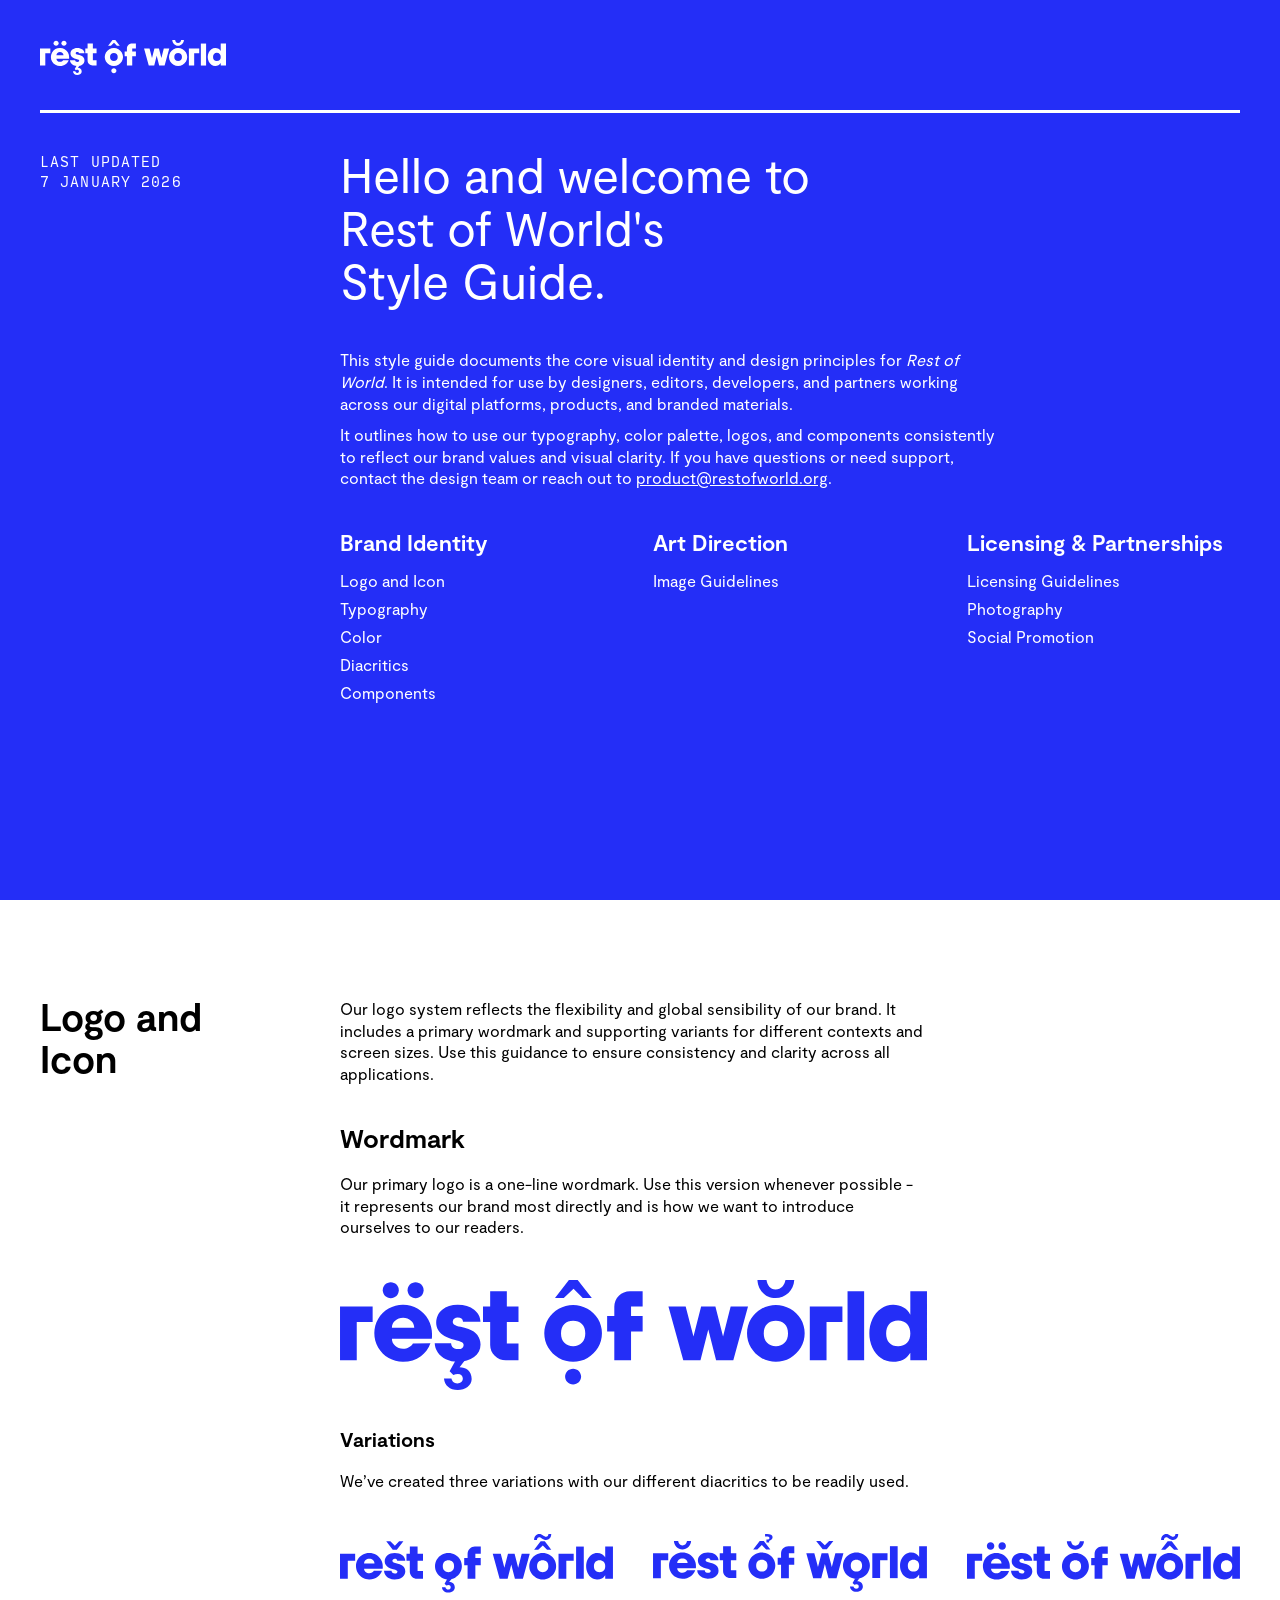
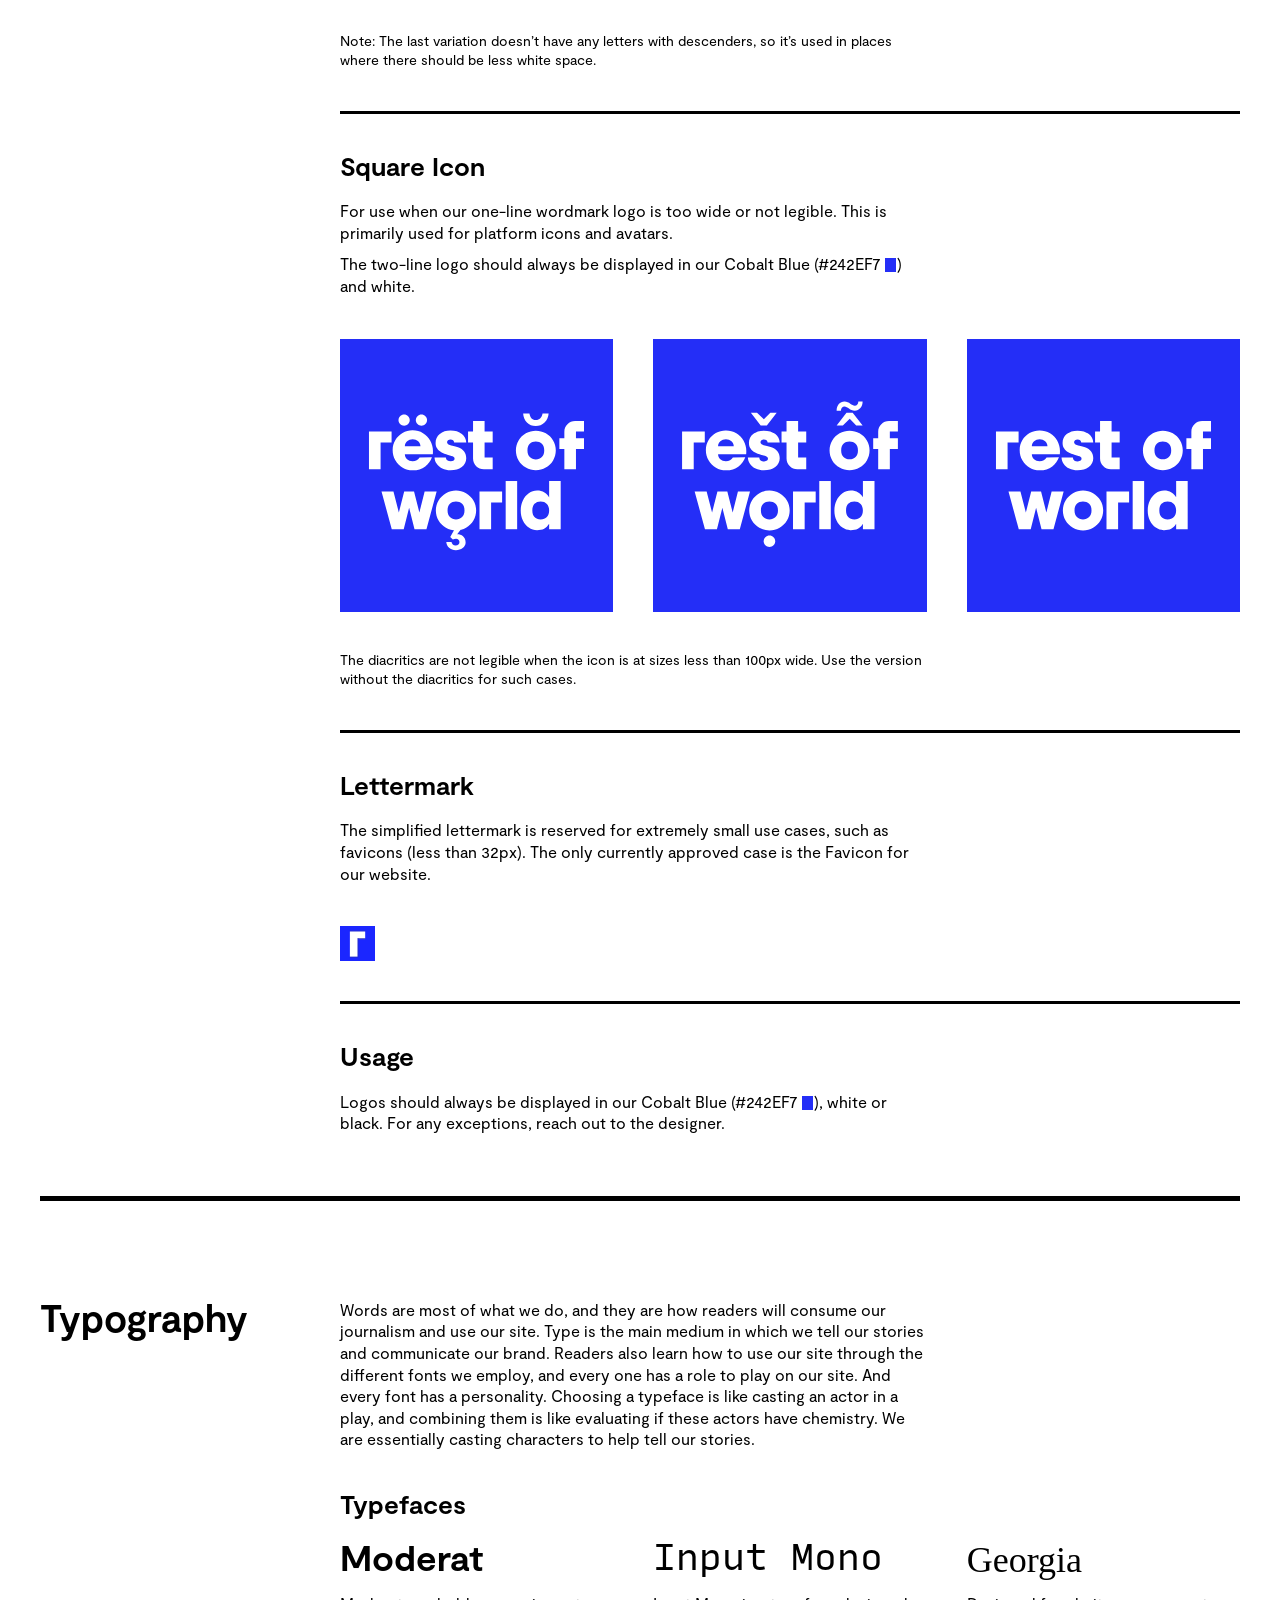
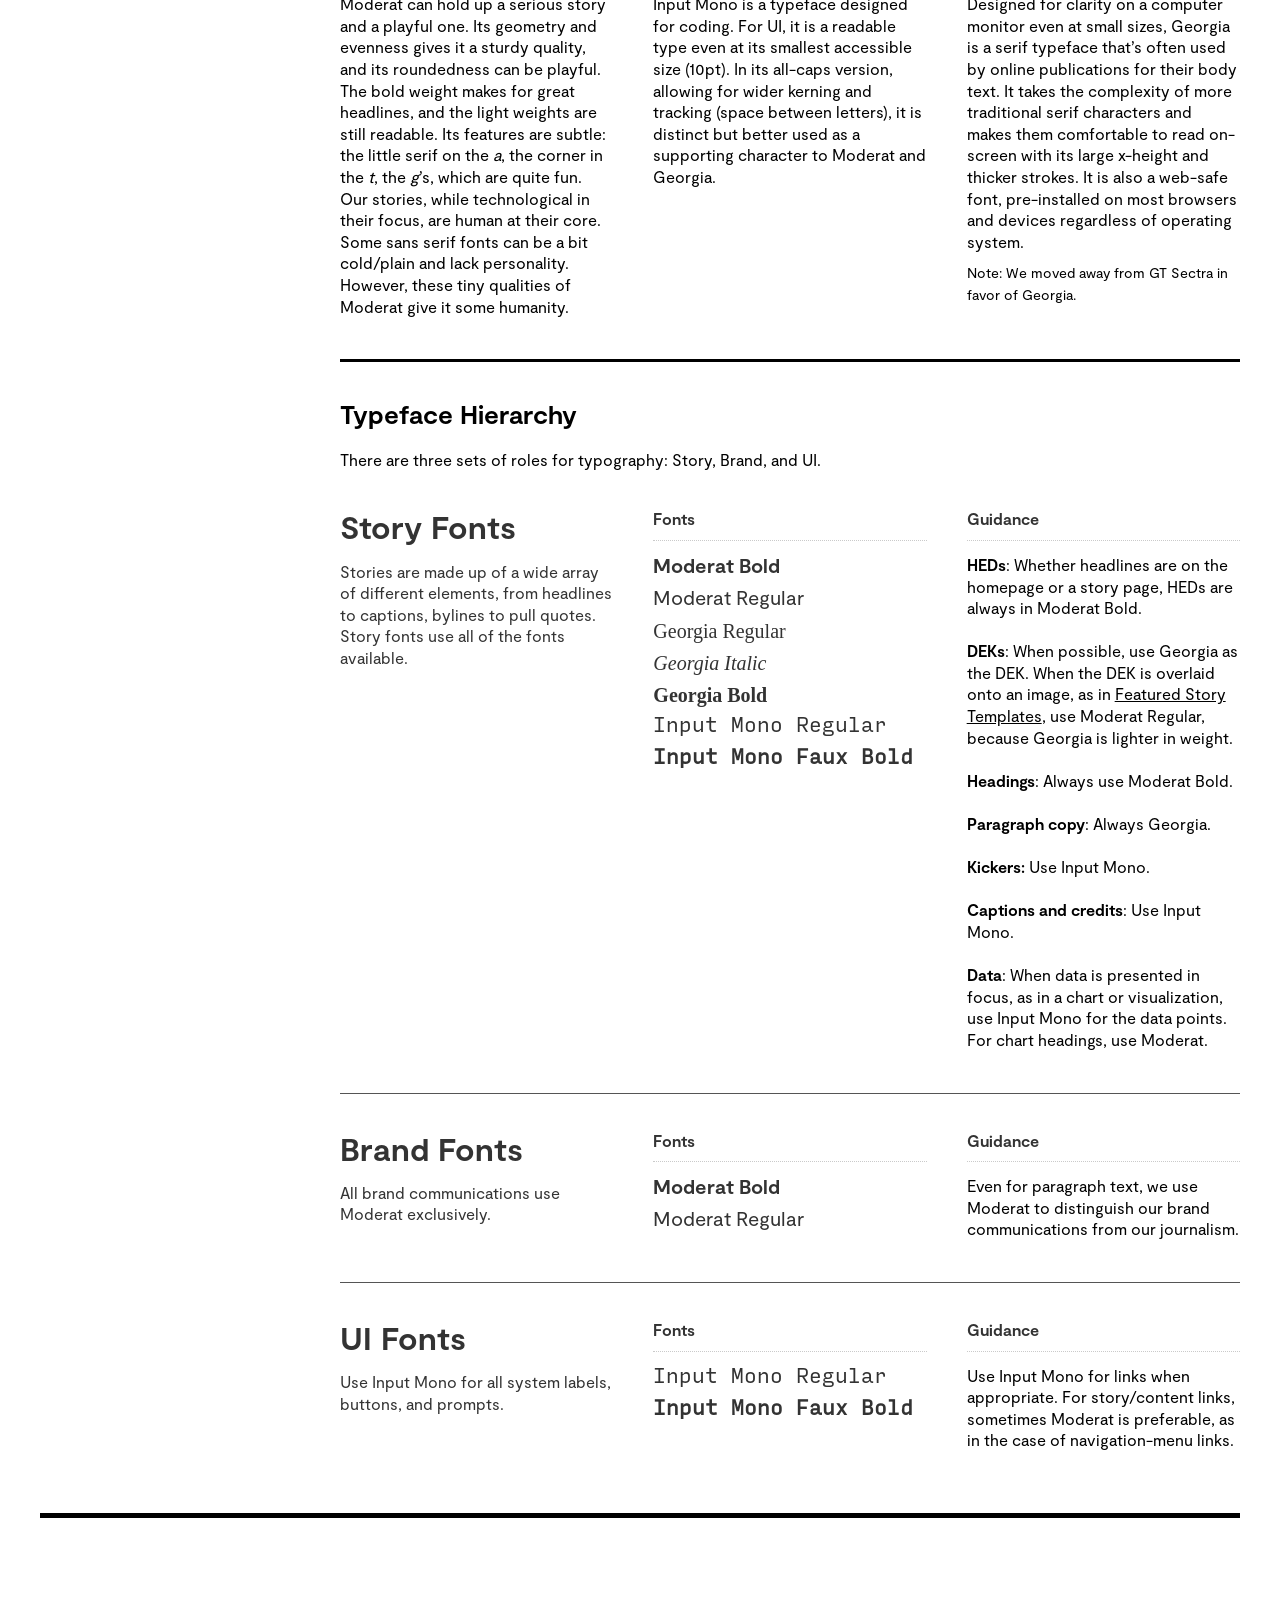
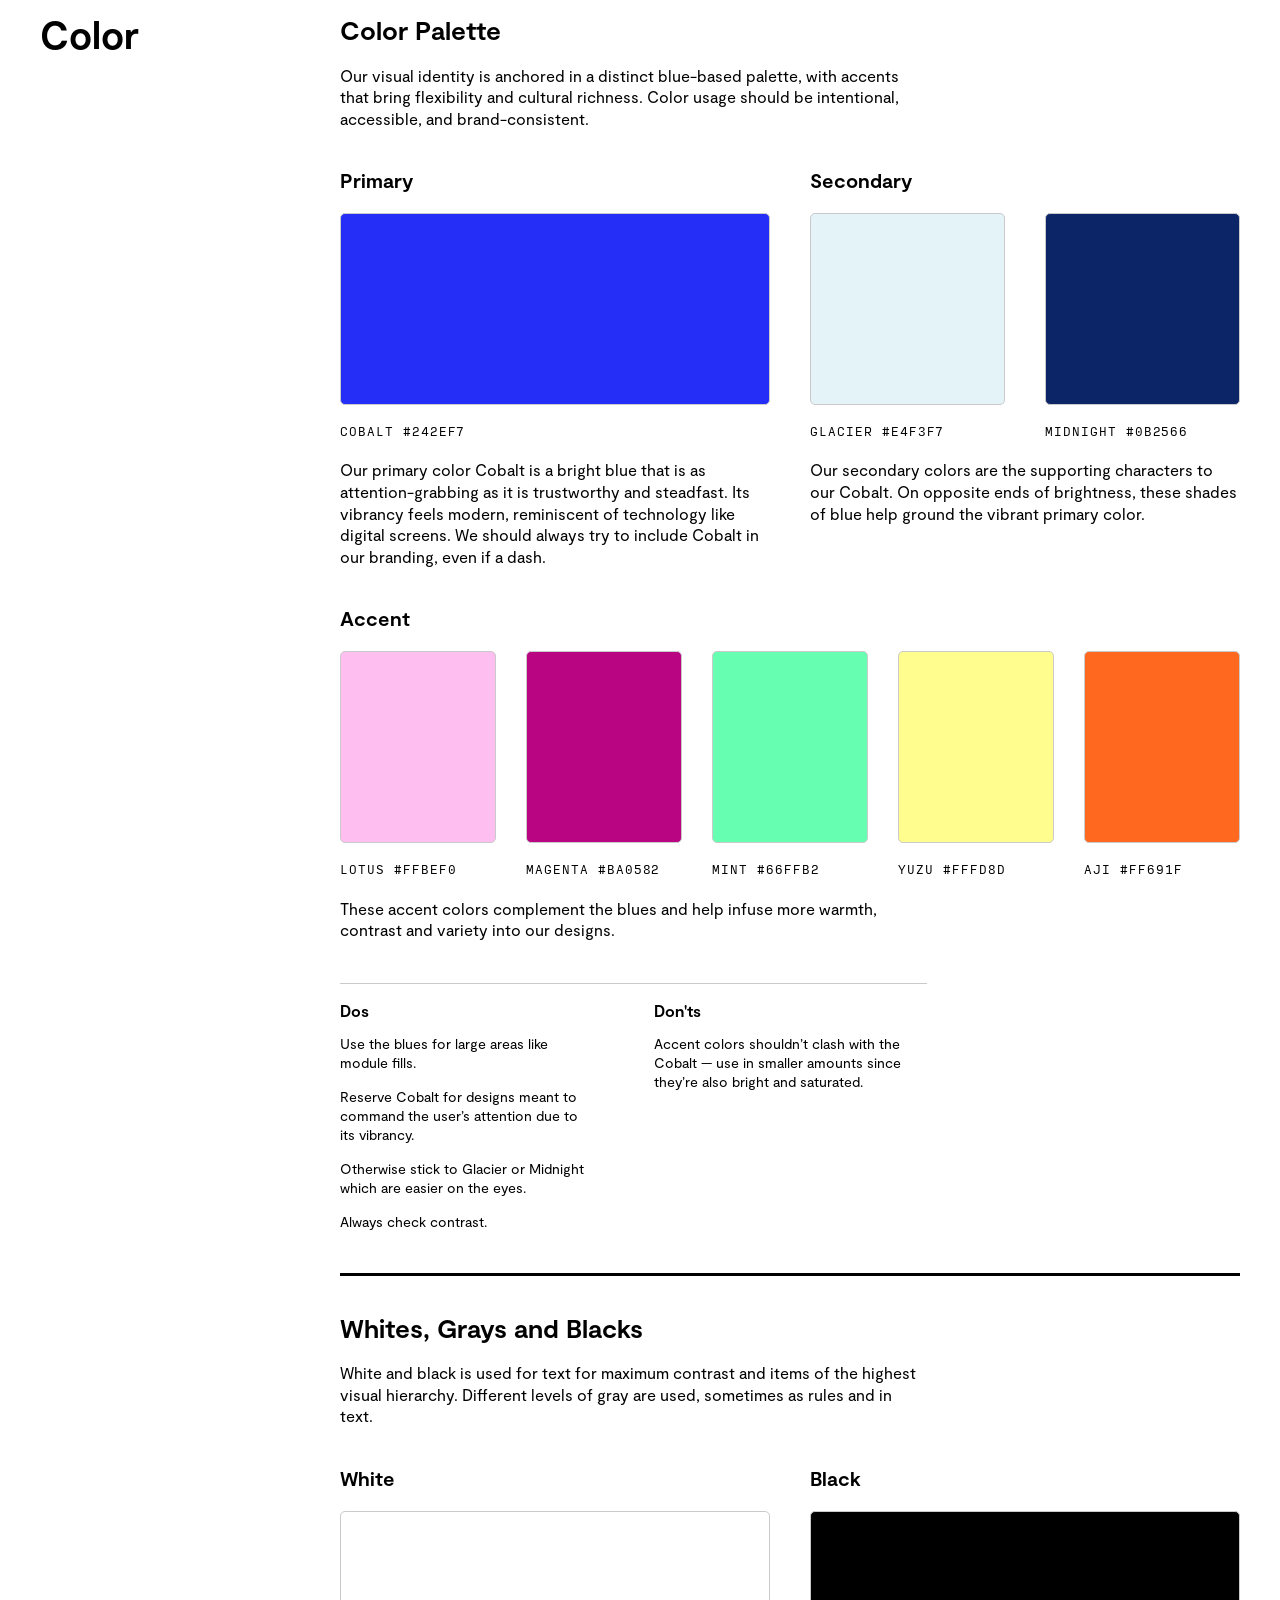
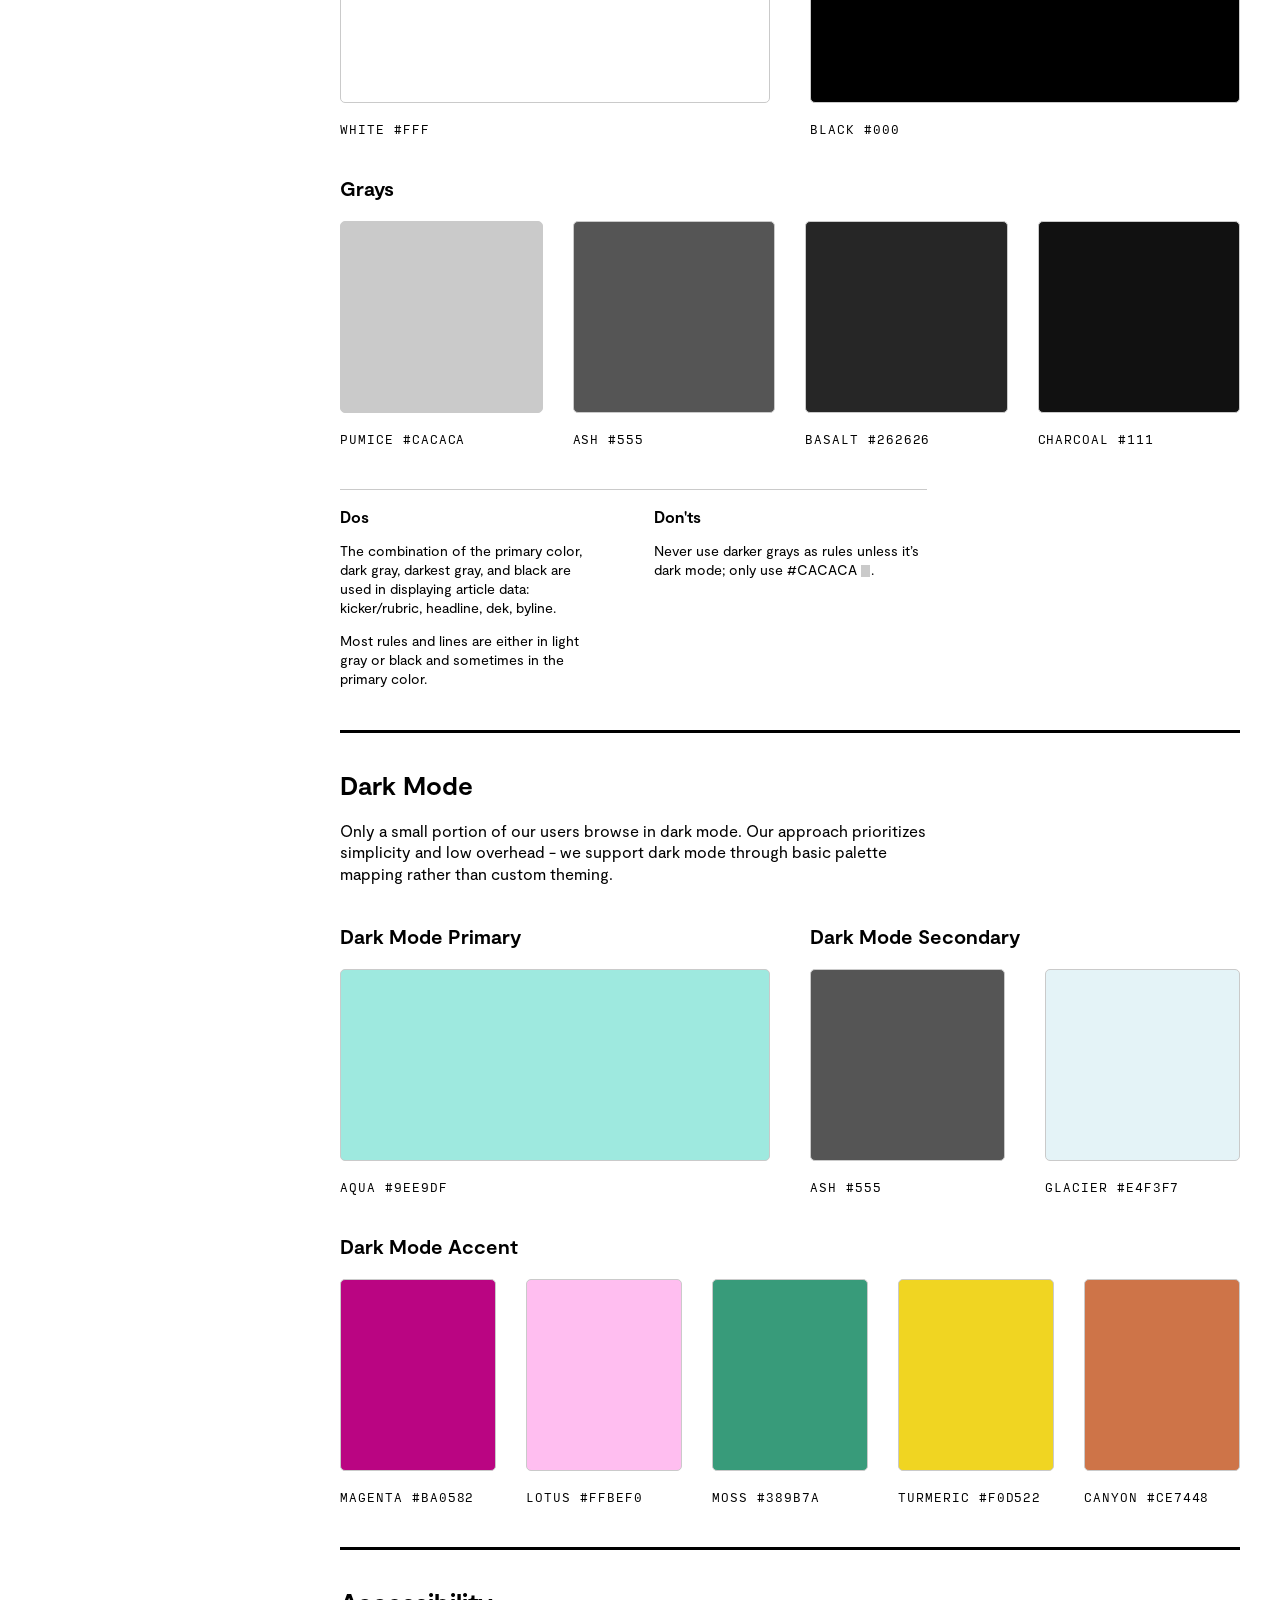
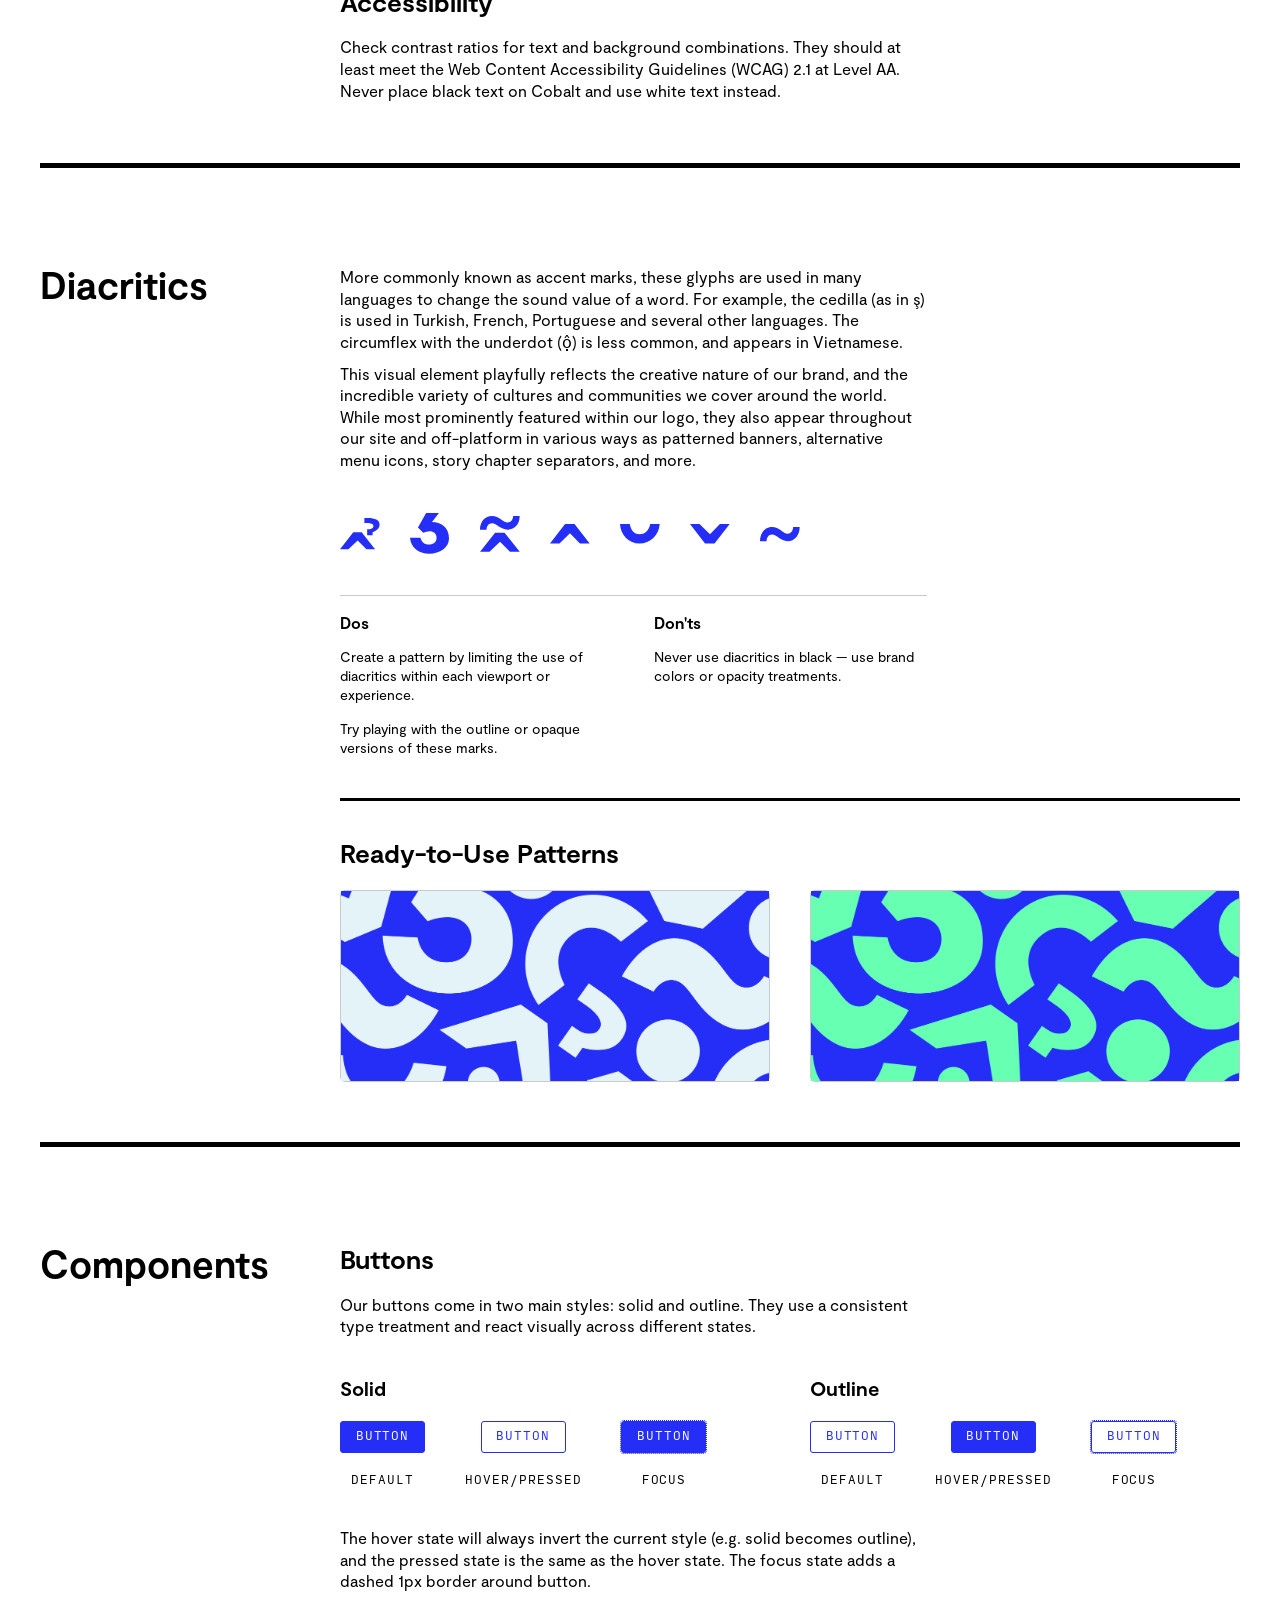
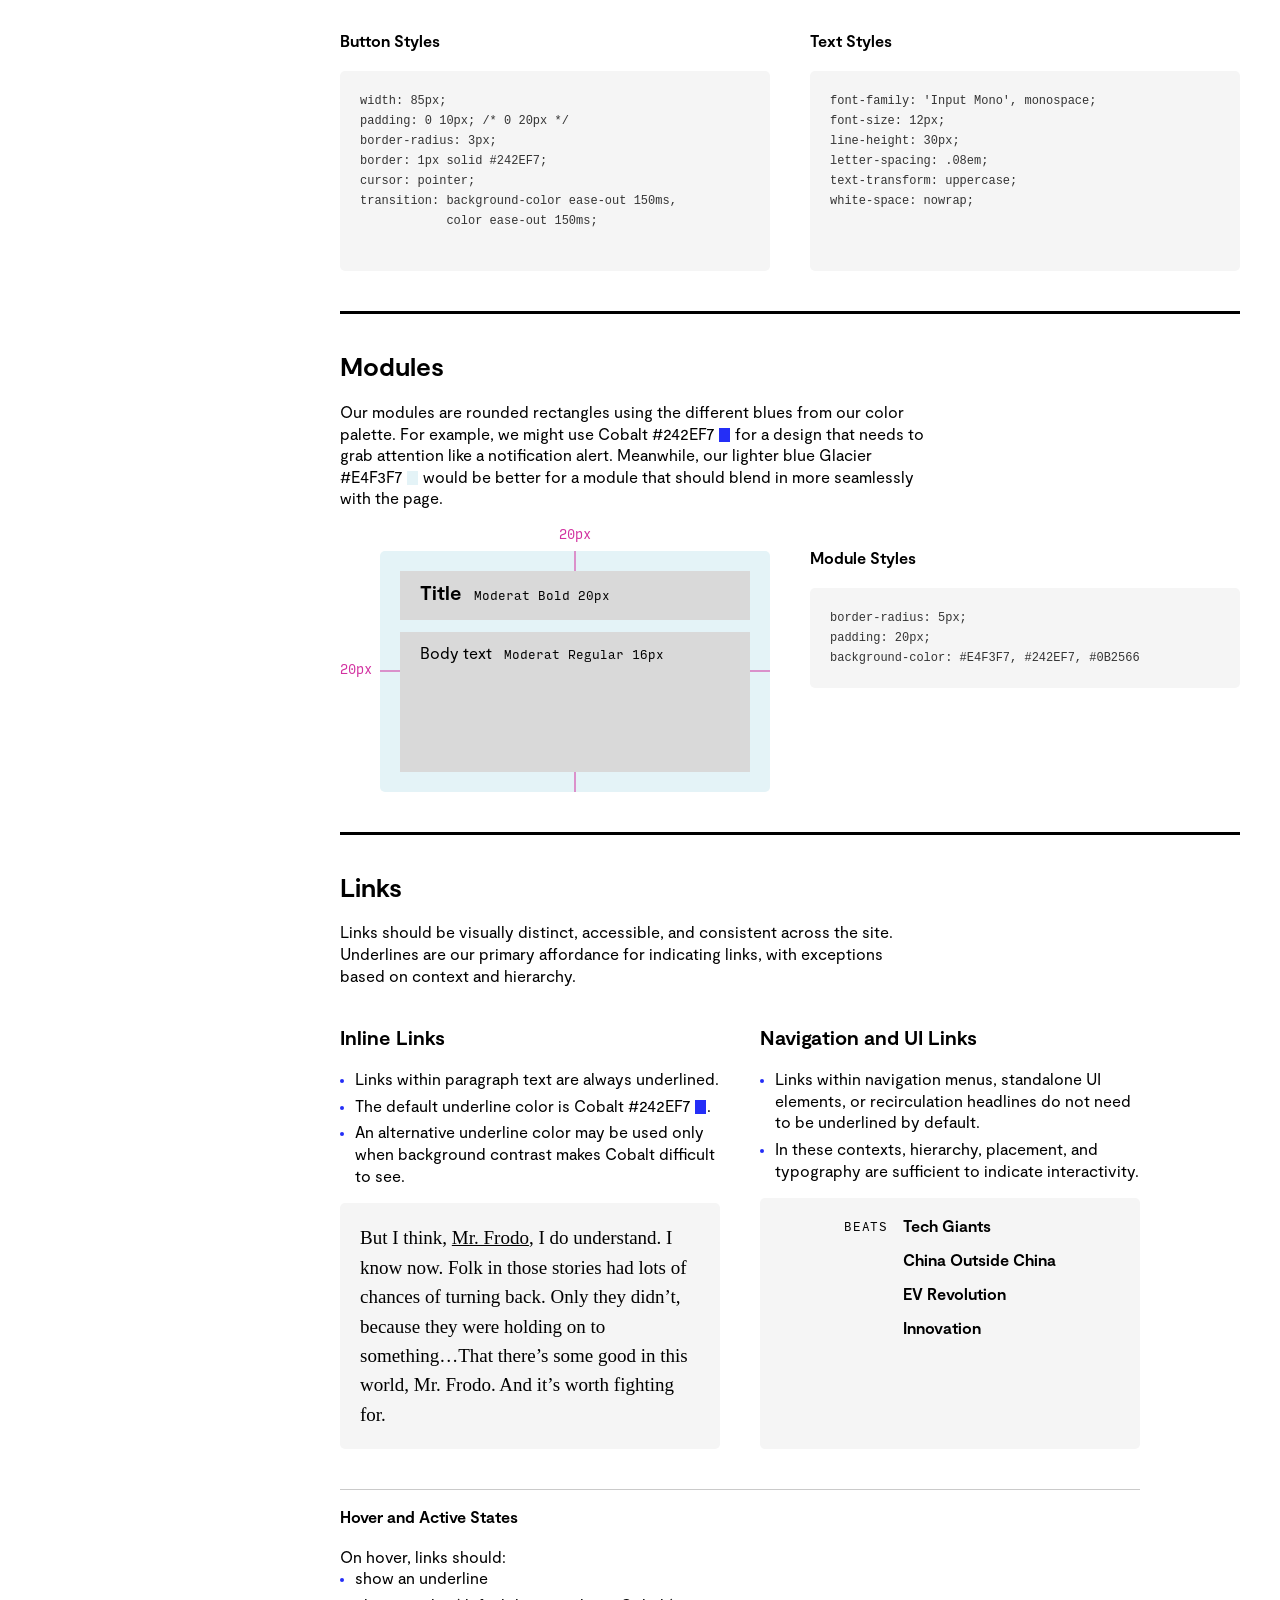
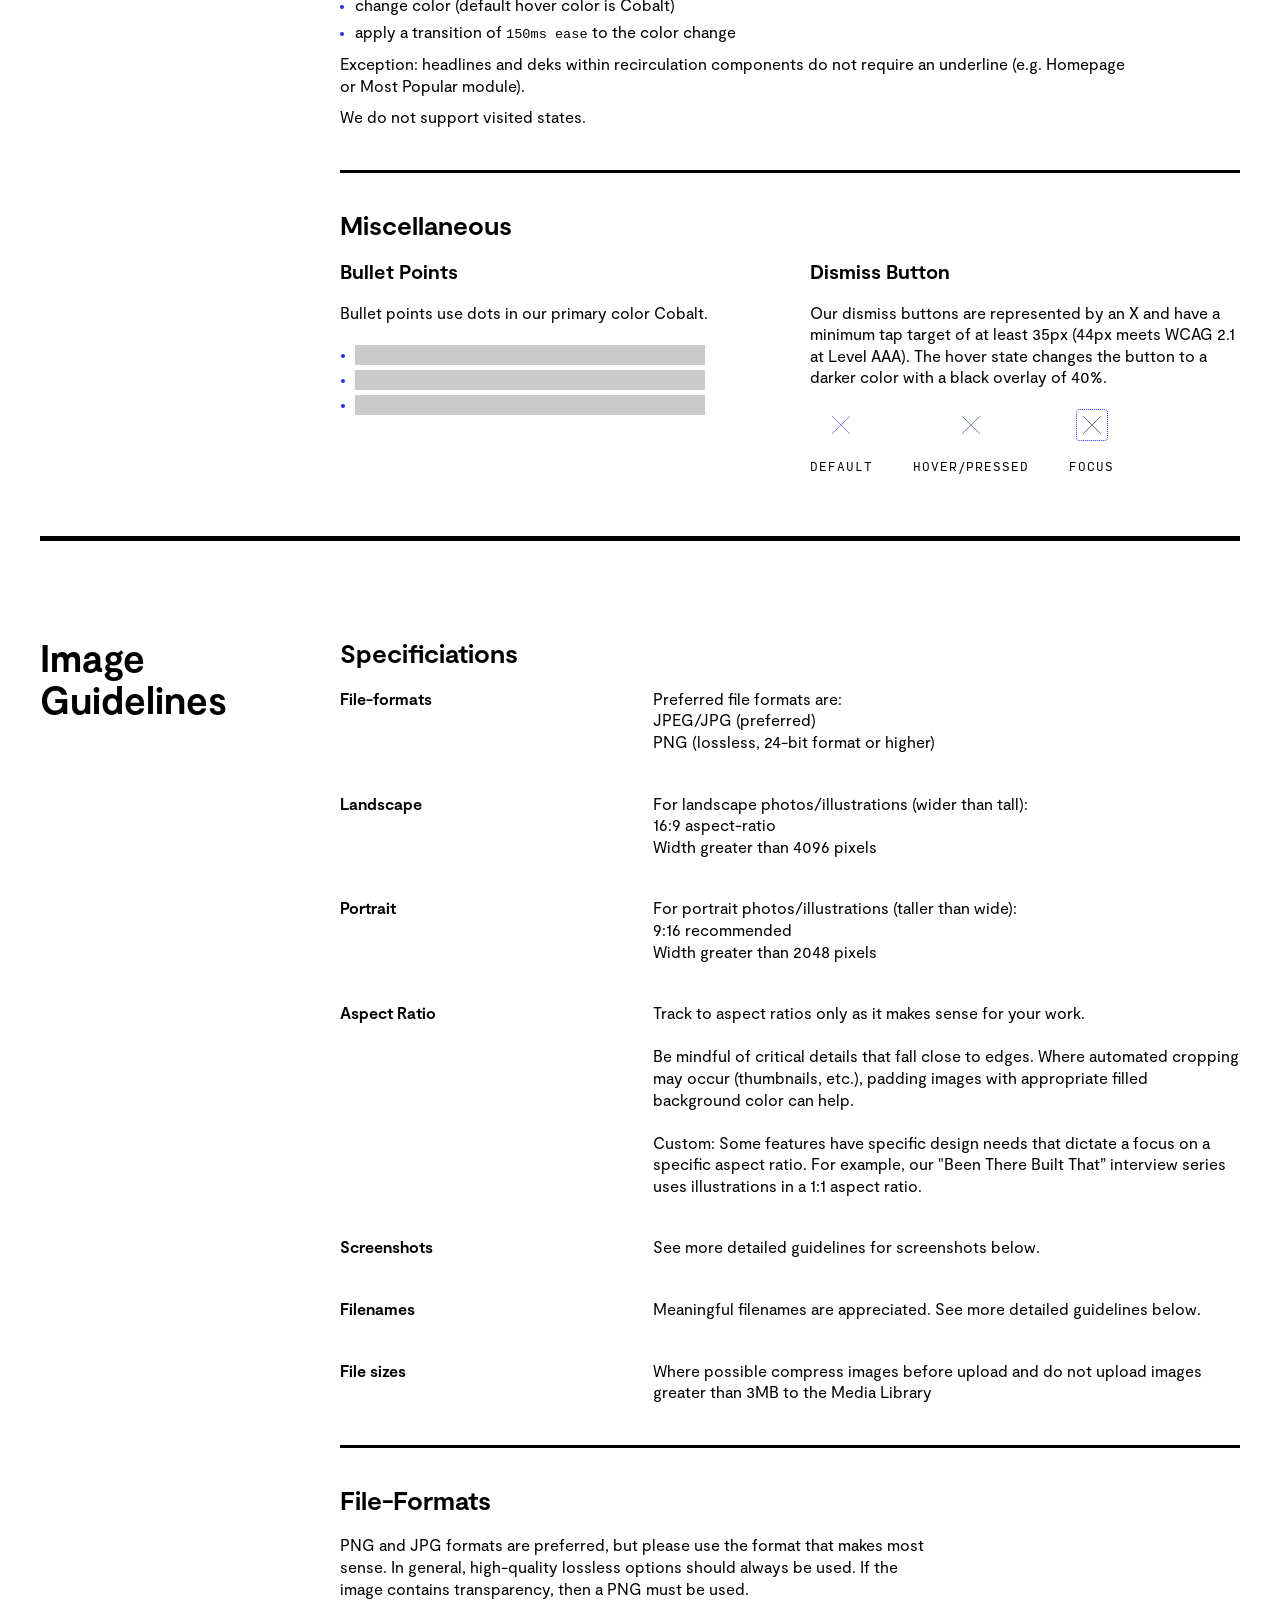
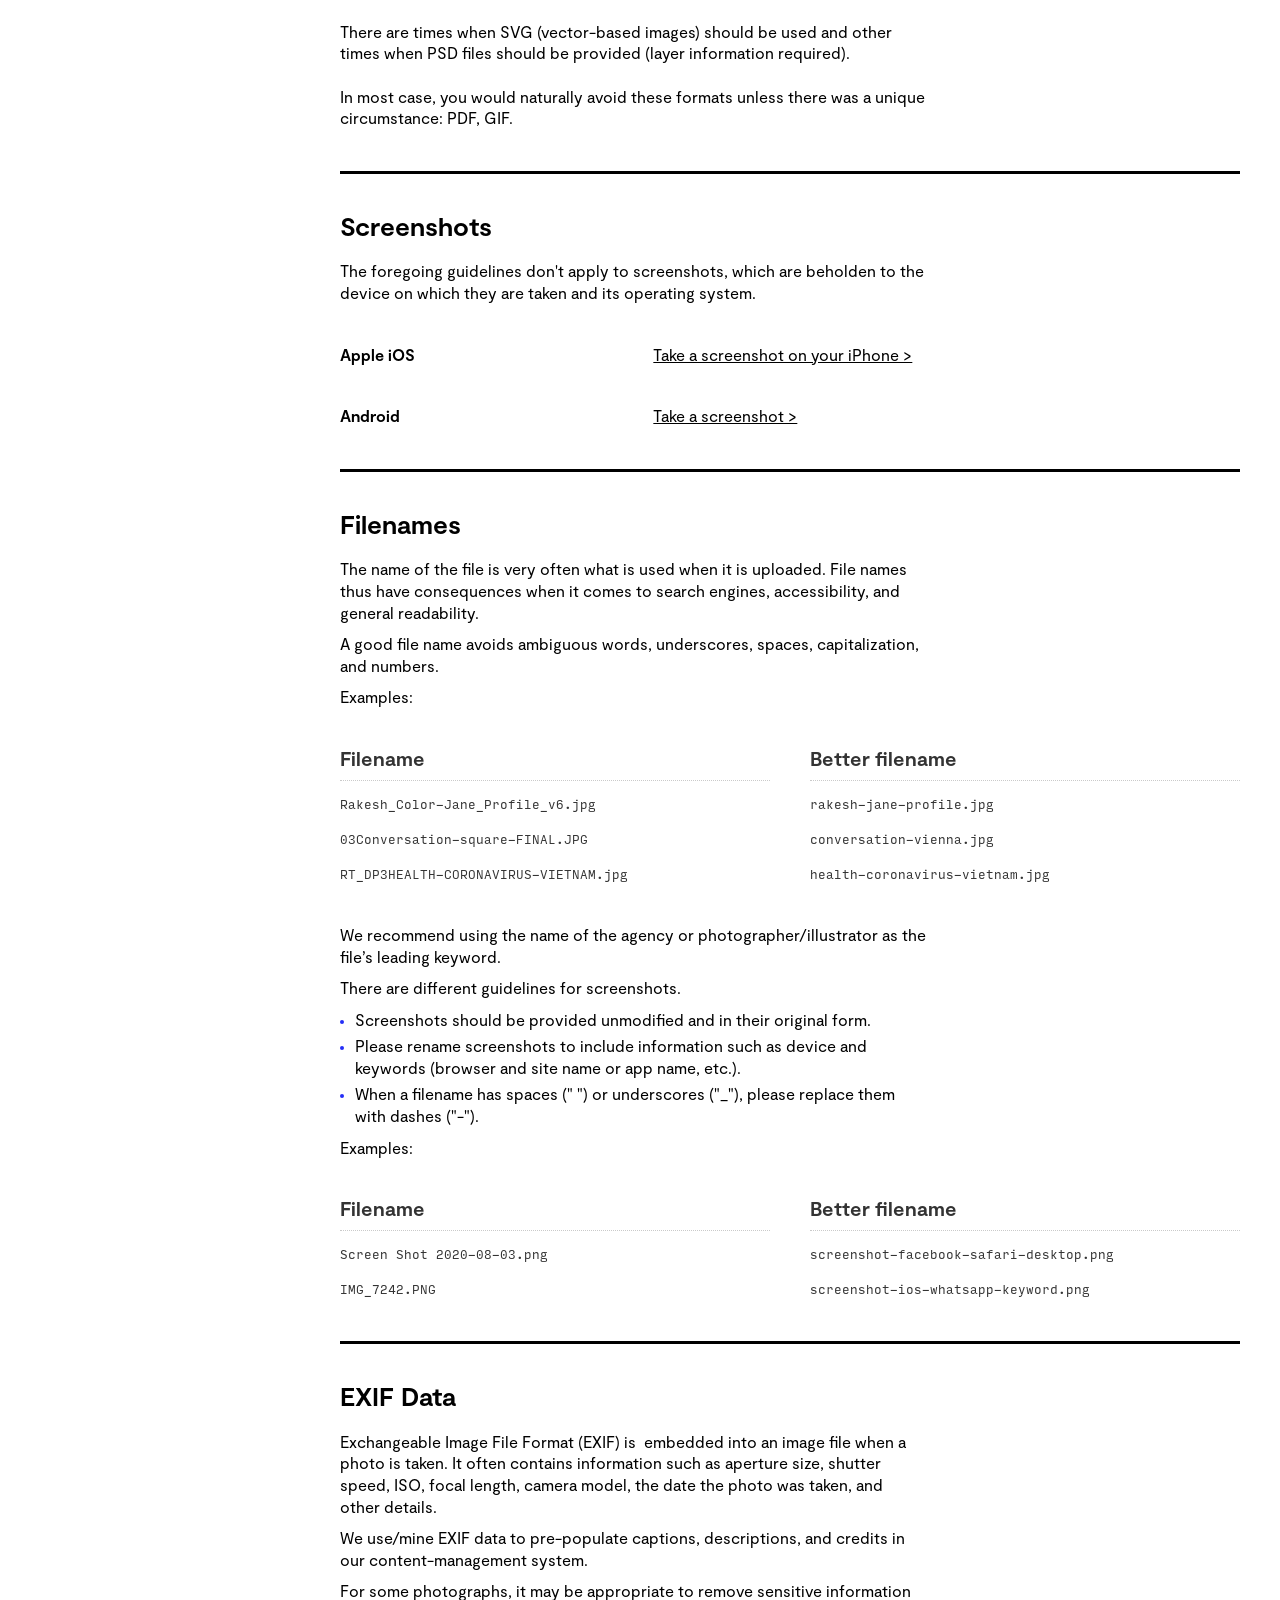
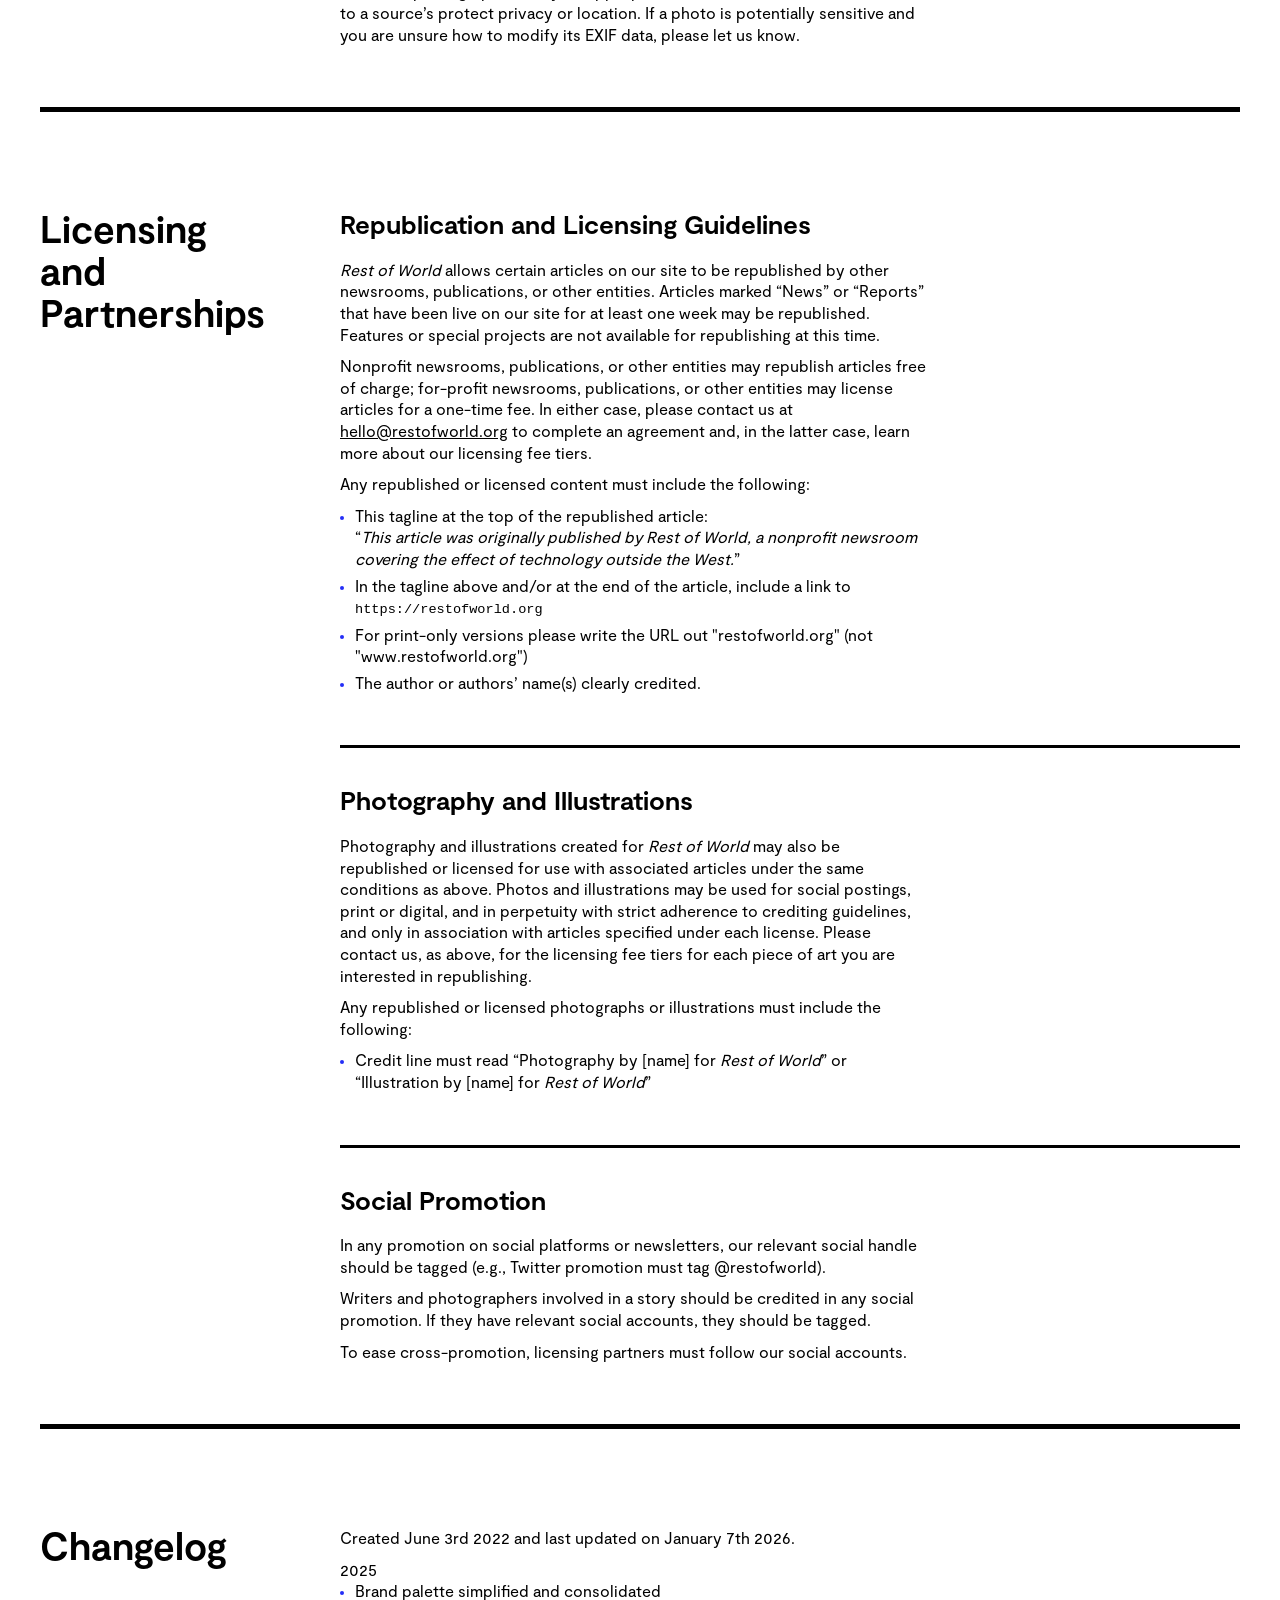
==== index.html @ 2ab360fd "add links section" ====
<!DOCTYPE html>
<html data-wf-page="5f163835c490a425a38cfefa" data-wf-site="5f163835c490a47f668cfef9">
<head>
  <meta charset="utf-8">
  <title>Rest of World Style Guide</title>
  <meta content="Welcome to Rest of World&#x27;s visual style guide." name="description">
  <meta content="Rest of World Style Guide" property="og:title">
  <meta content="Welcome to Rest of World&#x27;s visual style guide." property="og:description">
  <meta content="http://fastly.restofworld.org/uploads/2020/10/Multicolor_Tile-1600x900.png" property="og:image">
  <meta content="Rest of World Style Guide" property="twitter:title">
  <meta content="Welcome to Rest of World&#x27;s visual style guide." property="twitter:description">
  <meta content="http://fastly.restofworld.org/uploads/2020/10/Multicolor_Tile-1600x900.png" property="twitter:image">
  <meta property="og:type" content="website">
  <meta content="summary_large_image" name="twitter:card">
  <meta content="width=device-width, initial-scale=1" name="viewport">
  <link href="css/normalize.css" rel="stylesheet" type="text/css">
  <link href="css/webflow.css" rel="stylesheet" type="text/css">
  <link href="css/row-style-guide.webflow.css?8" rel="stylesheet" type="text/css">
  <script type="text/javascript">!function(o,c){var n=c.documentElement,t=" w-mod-";n.className+=t+"js",("ontouchstart"in o||o.DocumentTouch&&c instanceof DocumentTouch)&&(n.className+=t+"touch")}(window,document);</script>
  <link rel="shortcut icon" type="image/png" href="/wp-content/themes/orbis/static-assets/media/favicon-32.png" />
  <link href="/wp-content/themes/orbis/assets/icons/icon-180.png" rel="apple-touch-icon">
</head>
<body class="body-2">
  <div style="display: none;">
    <svg width="700" height="250" xmlns="http://www.w3.org/2000/svg">
      <defs>
        <symbol id="X" viewBox="0 0 25 25" xmlns:xlink="http://www.w3.org/1999/xlink">
          <path d="m0.42589,0.13362a0.32587,0.32587 0 0 0 -0.19347,0.56004l11.82193,11.83211l-11.82193,11.82193a0.32763,0.32763 0 1 0 0.4684,0.45821l11.82193,-11.82193l11.82193,11.82193a0.32763,0.32763 0 0 0 0.4684,-0.45821l-11.82193,-11.82193l11.82193,-11.83211a0.32587,0.32587 0 0 0 -0.24438,-0.56004a0.32587,0.32587 0 0 0 -0.22402,0.10183l-11.82193,11.82193l-11.82193,-11.82193a0.32587,0.32587 0 0 0 -0.27493,-0.10183z"/>
        </symbol>
      </defs>
    </svg>
  </div>
  <div id="top" class="header-2 color-background">
    <a href="https://restofworld.org/" class="div-block-12 w-inline-block wordmark"><img src="images/rowlogo_white.svg" alt="" class="image-136"></a>
    <div class="div-block-8">
      <div class="div-block-11">
        <div class="div-block-10">
          <div class="updated-date">Last updated<br>7 January 2026</div>
          <div id="header-intro-text">Hello and welcome to <span>Rest of World&#x27;s</span> <span>Style Guide</span>.<br></div>
        </div>
        <div id="header-intro-paragraph" class="div-block-10">
          <div class="body body--2">
            <p>This style guide documents the core visual identity and design principles for <em>Rest of World</em>. It is intended for use by designers, editors, developers, and partners working across our digital platforms, products, and branded materials.</p>
            <p>It outlines how to use our typography, color palette, logos, and components consistently to reflect our brand values and visual clarity. If you have questions or need support, contact the design team or reach out to <a href="mailto:product@restofworld.org?subject=Style%20guide%20question%2Fissue">product@restofworld.org</a>.</p>
          </div>
        </div>
        <div class="div-block-13">
          <div class="spaceholder"></div>
          <div class="w-layout-grid grid-3">
            <div class="div-block-14">
              <a href="#Logo-and-icon" class="link header_1">Brand Identity</a>
              <a href="#Logo-and-icon" class="link header_2">Logo and Icon</a>
              <a href="#typography" class="link header_2">Typography</a>
              <a href="#color" class="link header_2">Color</a>
              <a href="#diacritics" class="link header_2">Diacritics</a>
              <a href="#components" class="link header_2">Components</a>
            </div>
            <div class="div-block-11">
              <a href="#image-guidelines" class="link header_1">Art Direction</a>
              <a href="#image-guidelines" class="link header_2">Image Guidelines</a>
            </div>
            <div class="div-block-11">
              <a href="#co-publishing-stories" class="link header_1">Licensing &amp; Partnerships</a>
              <a href="#licensing-guidelines" class="link header_2">Licensing Guidelines</a>
              <a href="#photography" class="link header_2">Photography</a>
              <a href="#social-promotion" class="link header_2">Social Promotion</a>
            </div>
          </div>
        </div>
      </div>
    </div>
  </div>
  <div class="category">
    <div class="section">
      <div class="sectionheading">
        <div id="Logo-and-icon" class="_2_heading">Logo and Icon</div>
      </div>
      <div class="section_div">
        <div class="subsection_info">
          <div class="description">
            <div class="subsection_body">
              <div class="body body--2">Our logo system reflects the flexibility and global sensibility of our brand. It includes a primary wordmark and supporting variants for different contexts and screen sizes. Use this guidance to ensure consistency and clarity across all applications.</div>
            </div>
            <div class="_3_heading">Wordmark</div>
            <div class="subsection_body">
              <div class="body body--2">Our primary logo is a one-line wordmark. Use this version whenever possible - it represents our brand most directly and is how we want to introduce ourselves to our readers.</div>
              <img src="images/wordmark-primary.svg" class="wordmark-primary" alt="">
            </div>
            <div class="_4_heading">Variations</div>
            <div class="subsection_body">
              <div class="body body--2">We’ve created three variations with our different diacritics to be readily used.</div>
              <div class="w-layout-grid grid-3-condensed body--3">
                <img src="images/wordmark-variation-1.svg" class="wordmark-variation" alt="">
                <img src="images/wordmark-variation-2.svg" class="wordmark-variation" alt="">
                <img src="images/wordmark-variation-3.svg" class="wordmark-variation" alt="">
              </div>
              <div class="body body--2 note">Note: The last variation doesn’t have any letters with descenders, so it’s used in places where there should be less white space.</div>
            </div>
          </div>
        </div>
        <div class="subsection_info">
          <div class="description">
            <div class="_3_heading">Square Icon</div>
            <div class="subsection_body">
              <div class="body body--2">
                <p>For use when our one-line wordmark logo is too wide or not legible. This is primarily used for platform icons and avatars.</p>
                <p>The two-line logo should always be displayed in our Cobalt Blue (#242EF7) and white.</p>
              </div>
              <div class="w-layout-grid grid-3-mobile body--3">
                <img src="images/square-logo-1.svg" alt="">
                <img src="images/square-logo-2.svg" alt="">
                <img src="images/square-logo-3.svg" alt="">
              </div>
              <div class="body body--2 note">The diacritics are not legible when the icon is at sizes less than 100px wide. Use the version without the diacritics for such cases.</div>
            </div>
          </div>
        </div>
        <div class="subsection_info">
          <div class="description">
            <div class="_3_heading">Lettermark</div>
            <div class="subsection_body lettermark">
              <div class="body body--2">The simplified lettermark is reserved for extremely small use cases, such as favicons (less than 32px). The only currently approved case is the Favicon for our website.</div>
              <div class="w-layout-grid grid-3-condensed body--3">
                <img src="images/favicon.png" alt="">
              </div>
            </div>
          </div>
        </div>
        <div class="subsection_info">
          <div class="description">
            <div class="_3_heading">Usage</div>
            <div class="subsection_body">
              <div class="body body--2">Logos should always be displayed in our Cobalt Blue (#242EF7), white or black. For any exceptions, reach out to the designer.</div>
            </div>
            <!-- <div class="_5_heading">Logo Downloads</div>
            <div class="subsection_body usage">
              <div class="body body--2"><a href="https://drive.google.com/drive/u/1/folders/1Qa4RDwVbo7-xBKXIilljjQYidXGv5UhM" target="_blank">All logo assets can be found here</a>.</div>
            </div> -->
          </div>
        </div>
      </div>
    </div>
    <div class="section">
      <div class="sectionheading">
        <div id="typography" class="_2_heading">Typography</div>
      </div>
      <div class="section_div">
        <div class="subsection_info">
          <div class="description">
            <div class="subsection_body">
              <div class="body body--2">Words are most of what we do, and they are how readers will consume our journalism and use our site. Type is the main medium in which we tell our stories and communicate our brand. Readers also learn how to use our site through the different fonts we employ, and every one has a role to play on our site. And every font has a personality. Choosing a typeface is like casting an actor in a play, and combining them is like evaluating if these actors have chemistry. We are essentially casting characters to help tell our stories.</div>
            </div>
            <div class="_3_heading">Typefaces</div>
            <div class="w-layout-grid typefacegrid">
              <div>
                <div class="typeface moderat-bold">Moderat</div>
                <div class="typefacedescription">Moderat can hold up a serious story and a playful one. Its geometry and evenness gives it a sturdy quality, and its roundedness can be playful. The bold weight makes for great headlines, and the light weights are still readable. Its features are subtle: the little serif on the <em>a</em>, the corner in the <em>t</em>, the <em>g</em>’s, which are quite fun. Our stories, while technological in their focus, are human at their core. Some sans serif fonts can be a bit cold/plain and lack personality. However, these tiny qualities of Moderat give it some humanity.</div>
              </div>
              <div>
                <div class="typeface input-mono">Input Mono</div>
                <div class="typefacedescription">Input Mono is a typeface designed for coding. For UI, it is a readable type even at its smallest accessible size (10pt). In its all-caps version, allowing for wider kerning and tracking (space between letters), it is distinct but better used as a supporting character to Moderat and Georgia.</div>
              </div>
              <div>
                <div class="typeface georgia">Georgia</div>
                <div class="typefacedescription">
                  <p>Designed for clarity on a computer monitor even at small sizes, Georgia is a serif typeface that’s often used by online publications for their body text. It takes the complexity of more traditional serif characters and makes them comfortable to read on-screen with its large x-height and thicker strokes. It is also a web-safe font, pre-installed on most browsers and devices regardless of operating system.</p>
                  <p class="note">Note: We moved away from GT Sectra in favor of Georgia.</p>
                </div>
              </div>
            </div>
          </div>
        </div>
        <div class="subsection_info">
          <div class="description">
            <div class="_3_heading">Typeface Hierarchy</div>
            <div class="subsection_body">
              <div class="body body--2">There are three sets of roles for typography: Story, Brand, and UI.</div>
            </div>
            <div class="w-layout-grid fontrolegroup">
              <div class="fontrolegroup-role">
                <div class="typefacerole_heading">Story Fonts</div>
                <div class="typefacerole_description">Stories are made up of a wide array of different elements, from headlines to captions, bylines to pull quotes. Story fonts use all of the fonts available.</div>
              </div>
              <div class="fontrolegroup-fonts">
                <div class="typefacerole_subheading">Fonts</div>
                <div class="font moderat-bold">Moderat Bold</div>
                <div class="font moderat">Moderat Regular</div>
                <div class="font georgia">Georgia Regular</div>
                <div class="font georgia"><em>Georgia Italic</em></div>
                <div class="font georgia"><strong>Georgia Bold</strong></div>
                <div class="font input-mono">Input Mono Regular</div>
                <div class="font input-mono"><strong>Input Mono Faux Bold</strong></div>
              </div>
              <div class="fontrolegroup-guidance">
                <div class="typefacerole_subheading">Guidance</div>
                <div class="typefacerole_guidance"><strong>HEDs</strong>: Whether headlines are on the homepage or a story page, HEDs are always in Moderat Bold.<br><br><strong>DEKs</strong>: When possible, use Georgia as the DEK. When the DEK is overlaid onto an image, as in <a href="https://restofworld.org/2025/tiger-global-unicorn-investment-crash/" target="_blank">Featured Story Templates</a>, use Moderat Regular, because Georgia is lighter in weight.<br><br><strong>Headings</strong>: Always use Moderat Bold.<br>‍<br><strong>Paragraph copy</strong>: Always Georgia.<br><br><strong>Kickers: </strong>Use Input Mono.<br><br><strong>Captions and credits</strong>: Use Input Mono.<br><br><strong>Data</strong>: When data is presented in focus, as in a chart or visualization, use Input Mono for the data points. For chart headings, use Moderat.<br></div>
              </div>
            </div>
            <div class="w-layout-grid fontrolegroup">
              <div class="fontrolegroup-role">
                <div class="typefacerole_heading">Brand Fonts</div>
                <div class="typefacerole_description">All brand communications use Moderat exclusively.</div>
              </div>
              <div class="fontrolegroup-fonts">
                <div class="typefacerole_subheading">Fonts</div>
                <div class="font moderat-bold">Moderat Bold</div>
                <div class="font moderat-regular">Moderat Regular</div>
              </div>
              <div class="fontrolegroup-guidance">
                <div class="typefacerole_subheading">Guidance</div>
                <div class="typefacerole_guidance">Even for paragraph text, we use Moderat to distinguish our brand communications from our journalism.<br></div>
              </div>
            </div>
            <div class="w-layout-grid fontrolegroup">
              <div class="fontrolegroup-role">
                <div class="typefacerole_heading">UI Fonts</div>
                <div class="typefacerole_description">Use Input Mono for all system labels, buttons, and prompts.</div>
              </div>
              <div class="fontrolegroup-fonts">
                <div class="typefacerole_subheading">Fonts</div>
                <div class="font input-mono">Input Mono Regular</div>
                <div class="font input-mono"><strong>Input Mono Faux Bold</strong></div>
              </div>
              <div class="fontrolegroup-guidance">
                <div class="typefacerole_subheading">Guidance</div>
                <div class="typefacerole_guidance">Use Input Mono for links when appropriate. For story/content links, sometimes Moderat is preferable, as in the case of navigation-menu links.<br></div>
              </div>
            </div>
          </div>
        </div>
      </div>
    </div>
    <div class="section">
      <div class="sectionheading">
        <div id="color" class="_2_heading">Color</div>
      </div>
      <div class="section_div">
        <div class="subsection_info">
          <div class="description">
            <div class="_3_heading">Color Palette</div>
            <div class="subsection_body">
              <div class="body body--2">Our visual identity is anchored in a distinct blue-based palette, with accents that bring flexibility and cultural richness. Color usage should be intentional, accessible, and brand-consistent.</div>
            </div>
            <div class="w-layout-grid grid-2 bottom-margin">
              <div class="colors-primary">
                <div class="_4_heading">Primary</div>
                <div class="colorblock cobalt"></div>
                <div class="meta-info bottom-margin-small">
                  <span>COBALT</span>
                  <span>#242EF7</span>
                </div>
                <div class="body body--2">Our primary color Cobalt is a bright blue that is as attention-grabbing as it is trustworthy and steadfast. Its vibrancy feels modern, reminiscent of technology like digital screens. We should always try to include Cobalt in our branding, even if a dash.</div>
              </div>
              <div class="colors-secondary">
                <div class="_4_heading">Secondary</div>
                <div class="w-layout-grid bottom-margin-small">
                  <div>
                    <div class="colorblock glacier"></div>
                    <div class="meta-info">
                      <span>GLACIER</span>
                      <span>#E4F3F7</span>
                    </div>
                  </div>
                  <div>
                    <div class="colorblock midnight"></div>
                    <div class="meta-info">
                      <span>MIDNIGHT</span>
                      <span>#0B2566</span>
                    </div>
                  </div>
                </div>
                <div class="body body--2">Our secondary colors are the supporting characters to our Cobalt. On opposite ends of brightness, these shades of blue help ground the vibrant primary color.</div>
              </div>
            </div>
            <div class="colors-accent">
              <div class="_4_heading">Accent</div>
              <div class="w-layout-grid grid-5 bottom-margin-small">
                <div>
                  <div class="colorblock lotus"></div>
                  <div class="meta-info">
                    <span>LOTUS</span>
                    <span>#FFBEF0</span>
                  </div>
                </div>
                <div>
                  <div class="colorblock magenta"></div>
                  <div class="meta-info">
                    <span>MAGENTA</span>
                    <span>#BA0582</span>
                  </div>
                </div>
                <div>
                  <div class="colorblock mint"></div>
                  <div class="meta-info">
                    <span>MINT</span>
                    <span>#66FFB2</span>
                  </div>
                </div>
                <div>
                  <div class="colorblock yuzu"></div>
                  <div class="meta-info">
                    <span>YUZU</span>
                    <span>#FFFD8D</span>
                  </div>
                </div>
                <div>
                  <div class="colorblock aji"></div>
                  <div class="meta-info">
                    <span>AJI</span>
                    <span>#FF691F</span>
                  </div>
                </div>
              </div>
              <div class="subsection_body">
                <div class="body body--2">These accent colors complement the blues and help infuse more warmth, contrast and variety into our designs.</div>
              </div>
            </div>
            <div class="w-layout-grid do-s-and-don-ts-grid">
              <div class="dos-and-donts addtl-info body--2">
                <div class="do-s colorpalettedos">
                  <div class="dos-donts-heading">Dos</div>
                  <div class="list_item">Use the blues for large areas like module fills.</div>
                  <div class="list_item">Reserve Cobalt for designs meant to command the user’s attention due to its vibrancy.</div>
                  <div class="list_item">Otherwise stick to Glacier or Midnight which are easier on the eyes.</div>
                  <div class="list_item">Always check contrast.</div>
                </div>
                <div class="don-ts colorpalettedonts">
                  <div class="dos-donts-heading">Don&#x27;ts</div>
                  <div class="list_item">Accent colors shouldn’t clash with the Cobalt —  use in smaller amounts since they’re also bright and saturated.</div>
                </div>
              </div>
            </div>
          </div>
        </div>
        <div class="subsection_info">
          <div class="description">
            <div class="_3_heading">Whites, Grays and Blacks</div>
            <div class="subsection_body">
              <div class="body body--2">White and black is used for text for maximum contrast and items of the highest visual hierarchy. Different levels of gray are used, sometimes as rules and in text.</div>
            </div>
            <div class="w-layout-grid bottom-margin">
              <div class="colors-white">
                <div class="_4_heading">White</div>
                <div class="colorblock white"></div>
                <div class="meta-info">
                  <span>WHITE</span>
                  <span>#FFF</span>
                </div>
              </div>
              <div class="colors-black">
                <div class="_4_heading">Black</div>
                <div class="colorblock black"></div>
                <div class="meta-info">
                  <span>BLACK</span>
                  <span>#000</span>
                </div>
              </div>
            </div>
            <div class="colors-grays">
              <div class="_4_heading">Grays</div>
              <div class="w-layout-grid grid-4 bottom-margin">
                <div>
                  <div class="colorblock pumice"></div>
                  <div class="meta-info">
                    <span>PUMICE</span>
                    <span>#CACACA</span>
                  </div>
                </div>
                <div>
                  <div class="colorblock ash"></div>
                  <div class="meta-info">
                    <span>ASH</span>
                    <span>#555</span>
                  </div>
                </div>
                <div>
                  <div class="colorblock basalt"></div>
                  <div class="meta-info">
                    <span>BASALT</span>
                    <span>#262626</span>
                  </div>
                </div>
                <div>
                  <div class="colorblock charcoal"></div>
                  <div class="meta-info">
                    <span>CHARCOAL</span>
                    <span>#111</span>
                  </div>
                </div>
              </div>
            </div>
            <div class="w-layout-grid do-s-and-don-ts-grid">
              <div class="dos-and-donts addtl-info body--2">
                <div class="do-s colorpalettedos">
                  <div class="dos-donts-heading">Dos</div>
                  <div class="list_item">The combination of the primary color, dark gray, darkest gray, and black are used in displaying article data: kicker/rubric, headline, dek, byline.</div>
                  <div class="list_item">Most rules and lines are either in light gray or black and sometimes in the primary color.</div>
                </div>
                <div class="don-ts colorpalettedonts">
                  <div class="dos-donts-heading">Don&#x27;ts</div>
                  <div class="list_item">Never use darker grays as rules unless it’s dark mode; only use #CACACA.</div>
                </div>
              </div>
            </div>
          </div>
        </div>
        <div class="subsection_info">
          <div class="description">
            <div class="_3_heading">Dark Mode</div>
            <div class="subsection_body">
              <div class="body body--2">Only a small portion of our users browse in dark mode. Our approach prioritizes simplicity and low overhead - we support dark mode through basic palette mapping rather than custom theming.</div>
            </div>
            <div class="w-layout-grid grid-2 bottom-margin">
              <div class="colors-primary">
                <div class="_4_heading">Dark Mode Primary</div>
                <div class="colorblock aqua"></div>
                <div class="meta-info">
                  <span>AQUA</span>
                  <span>#9EE9DF</span>
                </div>
              </div>
              <div class="colors-secondary">
                <div class="_4_heading">Dark Mode Secondary</div>
                <div class="w-layout-grid">
                  <div>
                    <div class="colorblock ash"></div>
                    <div class="meta-info">
                      <span>ASH</span>
                      <span>#555</span>
                    </div>
                  </div>
                  <div>
                    <div class="colorblock glacier"></div>
                    <div class="meta-info">
                      <span>GLACIER</span>
                      <span>#E4F3F7</span>
                    </div>
                  </div>
                </div>
              </div>
            </div>
            <div class="colors-accent">
              <div class="_4_heading">Dark Mode Accent</div>
              <div class="w-layout-grid grid-5">
                <div>
                  <div class="colorblock magenta"></div>
                  <div class="meta-info">
                    <span>MAGENTA</span>
                    <span>#BA0582</span>
                  </div>
                </div>
                <div>
                  <div class="colorblock lotus"></div>
                  <div class="meta-info">
                    <span>LOTUS</span>
                    <span>#FFBEF0</span>
                  </div>
                </div>
                <div>
                  <div class="colorblock moss"></div>
                  <div class="meta-info">
                    <span>MOSS</span>
                    <span>#389B7A</span>
                  </div>
                </div>
                <div>
                  <div class="colorblock turmeric"></div>
                  <div class="meta-info">
                    <span>TURMERIC</span>
                    <span>#F0D522</span>
                  </div>
                </div>
                <div>
                  <div class="colorblock canyon"></div>
                  <div class="meta-info">
                    <span>CANYON</span>
                    <span>#CE7448</span>
                  </div>
                </div>
              </div>
            </div>
          </div>
        </div>
        <div class="subsection_info">
          <div class="description">
            <div class="_3_heading">Accessibility</div>
            <div class="subsection_body">
              <div class="body body--2">Check contrast ratios for text and background combinations. They should at least meet the Web Content Accessibility Guidelines (WCAG) 2.1 at Level AA. Never place black text on Cobalt and use white text instead.</div>
            </div>
          </div>
        </div>
      </div>
    </div>
    <div class="section">
      <div class="sectionheading">
        <div id="diacritics" class="_2_heading">Diacritics</div>
      </div>
      <div class="section_div">
        <div class="subsection_info">
          <div class="description">
            <div class="subsection_body">
              <div class="body body--2">
                <p>More commonly known as accent marks, these glyphs are used in many languages to change the sound value of a word. For example, the cedilla (as in ş) is used in Turkish, French, Portuguese and several other languages. The circumflex with the underdot (ộ) is less common, and appears in Vietnamese.</p>
                <p>This visual element playfully reflects the creative nature of our brand, and the incredible variety of cultures and communities we cover around the world. While most prominently featured within our logo, they also appear throughout our site and off-platform in various ways as patterned banners, alternative menu icons, story chapter separators, and more.</p>
              </div>
            </div>
            <div class="w-layout-grid grid-7">
              <div class="individualdiacriticdiv"><img src="images/diacritic-circumflexhook.svg?1" loading="lazy" alt=""></div>
              <div class="individualdiacriticdiv"><img src="images/diacritic-cedilla.svg?1" loading="lazy" alt=""></div>
              <div class="individualdiacriticdiv"><img src="images/diacritic-circumflextilde.svg?1" loading="lazy" alt=""></div>
              <div class="individualdiacriticdiv"><img src="images/diacritic-circumflex.svg?1" loading="lazy" alt=""></div>
              <div class="individualdiacriticdiv"><img src="images/diacritic-caron.svg?1" loading="lazy" alt=""></div>
              <div class="individualdiacriticdiv"><img src="images/diacritic-breve.svg?1" loading="lazy" alt=""></div>
              <div class="individualdiacriticdiv"><img src="images/diacritic-tilde.svg?1" loading="lazy" alt=""></div>
            </div>
            <div class="w-layout-grid do-s-and-don-ts-grid">
              <div class="dos-and-donts addtl-info body--2">
                <div class="do-s">
                  <div class="dos-donts-heading">Dos</div>
                  <div class="list_item">Create a pattern by limiting the use of diacritics within each viewport or experience.</div>
                  <div class="list_item">Try playing with the outline or opaque versions of these marks.</div>
                </div>
                <div class="don-ts">
                  <div class="dos-donts-heading">Don&#x27;ts</div>
                  <div class="list_item">Never use diacritics in black — use brand colors or opacity treatments.</div>
                </div>
              </div>
            </div>
          </div>
        </div>
        <div class="subsection_info">
          <div class="description">
            <div class="_3_heading">Ready-to-Use Patterns</div>
            <div class="w-layout-grid bottom-margin">
              <div>
                <div class="colorblock pattern">
                  <img src="images/PatternBanner_CobaltBlue_LightBlue.jpg" loading="lazy">
                </div>
              </div>
              <div>
                <div class="colorblock pattern">
                  <img src="images/PatternBanner_CobaltBlue_MintGreen.jpg" loading="lazy">
                </div>
              </div>
            </div>
            <!-- <div class="_4_heading">Pattern Downloads</div>
            <div class="subsection_body usage">
              <div class="body body--2"><a href="https://drive.google.com/drive/u/1/folders/1vgroPxBSPUtIpcDXWkE__AMgTDFcLznF" target="_blank">Access ready-made banners and marks here</a>.</div>
            </div> -->
          </div>
        </div>
      </div>
    </div>
    <div class="section">
      <div class="sectionheading">
        <div id="components" class="_2_heading">Components</div>
      </div>
      <div class="section_div">
        <div class="subsection_info">
          <div class="description">
            <div class="_3_heading">Buttons</div>
            <div class="subsection_body">
              <div class="body body--2">Our buttons come in two main styles: solid and outline. They use a consistent type treatment and react visually across different states.</div>
            </div>
            <div class="w-layout-grid grid-2 bottom-margin buttons-grid">
              <div>
                <div class="_4_heading">Solid</div>
                <div class="buttonblock w-layout-grid grid-3-condensed grid-3-mobile">
                  <div class="button cta-btn button-solid default">
                    <button>Button</button>
                    <span class="meta-info">Default</span>
                  </div>
                  <div class="button cta-btn button-solid hover">
                    <button>Button</button>
                    <span class="meta-info">Hover/Pressed</span>
                  </div>
                  <div class="button cta-btn button-solid focus">
                    <button>Button</button>
                    <span class="meta-info">Focus</span>
                  </div>
                </div>
              </div>
              <div>
                <div class="_4_heading">Outline</div>
                <div class="buttonblock w-layout-grid grid-3-condensed grid-3-mobile">
                  <div class="button cta-btn button-outline default">
                    <button>Button</button>
                    <span class="meta-info">Default</span>
                  </div>
                  <div class="button cta-btn button-outline hover">
                    <button>Button</button>
                    <span class="meta-info">Hover/Pressed</span>
                  </div>
                  <div class="button cta-btn button-outline focus">
                    <button>Button</button>
                    <span class="meta-info">Focus</span>
                  </div>
                </div>
              </div>
            </div>
            <div class="subsection_body">
              <div class="body body--2">The hover state will always invert the current style (e.g. solid becomes outline), and the pressed state is the same as the hover state. The focus state adds a dashed 1px border around button.</div>
            </div>
            <div class="w-layout-grid grid-2">
              <div class="example-block-section">
                <div class="_5_heading">Button Styles</div>
                <pre class="example-block code-block">
width: 85px;
padding: 0 10px; /* 0 20px */
border-radius: 3px;
border: 1px solid #242EF7;
cursor: pointer;
transition: background-color ease-out 150ms,
            color ease-out 150ms;
                </pre>
              </div>
              <div class="example-block-section">
                <div class="_5_heading">Text Styles</div>
                <pre class="example-block code-block">
font-family: 'Input Mono', monospace;
font-size: 12px;
line-height: 30px;
letter-spacing: .08em;
text-transform: uppercase;
white-space: nowrap;
                </pre>
              </div>
            </div>
          </div>
        </div>
        <div class="subsection_info">
          <div class="description">
            <div class="_3_heading">Modules</div>
            <div class="subsection_body">
              <div class="body body--2">Our modules are rounded rectangles using the different blues from our color palette. For example, we might use Cobalt #242EF7 for a design that needs to grab attention like a notification alert. Meanwhile, our lighter blue Glacier #E4F3F7 would be better for a module that should blend in more seamlessly with the page.</div>
            </div>
            <div class="w-layout-grid grid-2 bottom-margin">
              <div class="example-module">
                <span class="example-module-padding example-module-padding-horizontal">20px</span>
                <span class="example-module-padding example-module-padding-vertical">20px</span>
                <div class="_4_heading">Title<span class="font-style-details">Moderat Bold 20px</span></div>
                <div class="body">Body text<span class="font-style-details">Moderat Regular 16px</span></div>
              </div>
              <div>
                <div class="example-block-section">
                  <div class="_5_heading">Module Styles</div>
                  <pre class="example-block code-block">border-radius: 5px;
padding: 20px;
background-color: #E4F3F7, #242EF7, #0B2566</pre>
                  </pre>
                </div>
              </div>
            </div>
          </div>
        </div>
        <div class="subsection_info">
          <div class="description">
            <div class="_3_heading">Links</div>
            <div class="subsection_body">
              <div class="body body--2">Links should be visually distinct, accessible, and consistent across the site. Underlines are our primary affordance for indicating links, with exceptions based on context and hierarchy.</div>
            </div>
            <div class="body w-layout-grid grid-2 bottom-margin">
              <div class="example-block-section">
                <div class="_4_heading">Inline Links</div>
                <ul>
                  <li>Links within paragraph text are always underlined.</li>
                  <li>The default underline color is Cobalt #242EF7.</li>
                  <li>An alternative underline color may be used only when background contrast makes Cobalt difficult to see.</li>
                </ul>
                <div class="example-block example-paragraph">
                  But I think, <a href="#">Mr. Frodo</a>, I do understand. I know now. Folk in those stories had lots of chances of turning back. Only they didn’t, because they were holding on to something…That there’s some good in this world, Mr. Frodo. And it’s worth fighting for.
                </div>
              </div>
              <div class="example-block-section">
                <div class="_4_heading">Navigation and UI Links</div>
                <ul>
                  <li>Links within navigation menus, standalone UI elements, or recirculation headlines do not need to be underlined by default.</li>
                  <li>In these contexts, hierarchy, placement, and typography are sufficient to indicate interactivity.</li>
                </ul>
                <div class="example-block example-navigation-block">
                  <span class="input-mono meta">Beats</span>
                  <div class="example-navigation">
                    <a href="#">Tech Giants</a>
                    <a href="#">China Outside China</a>
                    <a href="#">EV Revolution</a>
                    <a href="#">Innovation</a>
                  </div>
                </div>
              </div>
            </div>
            <div class="body addtl-info">
              <div class="_5_heading">Hover and Active States</div>
              <div class="body body--2">
                On hover, links should:
                <ul>
                  <li>show an underline</li>
                  <li>change color (default hover color is Cobalt)</li>
                  <li>apply a transition of <code>150ms ease</code> to the color change</li>
                </ul>
                <p>Exception: headlines and deks within recirculation components do not require an underline (e.g. Homepage or Most Popular module).</p>
                <p>We do not support visited states.</p>
              </div>
            </div>
          </div>
        </div>
        <div class="subsection_info">
          <div class="description">
            <div class="_3_heading">Miscellaneous</div>
            <div class="w-layout-grid grid-2 bottom-margin">
              <div>
                <div class="_4_heading">Bullet Points</div>
                <div class="body">Bullet points use dots in our primary color Cobalt.</div>
                <br>
                <ul class="example-list">
                  <li class="example-list-item"></li>
                  <li class="example-list-item"></li>
                  <li class="example-list-item"></li>
                </ul>
              </div>
              <div>
                <div class="_4_heading">Dismiss Button</div>
                <div class="body">Our dismiss buttons are represented by an X and have a minimum tap target of at least 35px (44px meets WCAG 2.1 at Level AAA). The hover state changes the button to a darker color with a black overlay of 40%.</div>
                <br>
                <div class="buttonblock w-layout-grid grid-3-condensed grid-3-mobile">
                  <div class="button close-btn default">
                    <button><svg><use xlink:href="#X"></use></svg></button>
                    <span class="meta-info">Default</span>
                  </div>
                  <div class="button close-btn hover">
                    <button><svg><use xlink:href="#X"></use></svg></button>
                    <span class="meta-info">Hover/Pressed</span>
                  </div>
                  <div class="button close-btn focus">
                    <button><svg><use xlink:href="#X"></use></svg></button>
                    <span class="meta-info">Focus</span>
                  </div>
                </div>
              </div>
            </div>
          </div>
        </div>
      </div>
    </div>
    <div class="section">
      <div class="sectionheading">
        <div id="image-guidelines" class="_2_heading">Image Guidelines</div>
      </div>
      <div class="section_div">
        <div class="subsection_info">
          <div class="description">
            <div class="_3_heading">Specificiations</div>
            <div class="subsection_body">
              <div class="body"><strong>File-formats</strong></div>
              <div class="body body--2">Preferred file formats are:<br>JPEG/JPG (preferred)<br>PNG (lossless, 24-bit format or higher)</div>
            </div>
            <div class="subsection_body">
              <div class="body"><strong>Landscape</strong></div>
              <div class="body body--2">For landscape photos/illustrations (wider than tall):<br>16:9 aspect-ratio<br>Width greater than 4096 pixels</div>
            </div>
            <div class="subsection_body">
              <div class="body"><strong>Portrait</strong></div>
              <div class="body body--2">For portrait photos/illustrations (taller than wide):<br>9:16 recommended<br>Width greater than 2048 pixels</div>
            </div>
            <div class="subsection_body">
              <div class="body"><strong>Aspect Ratio</strong></div>
              <div class="body body--2">Track to aspect ratios only as it makes sense for your work.<br>‍<br>Be mindful of critical details that fall close to edges. Where automated cropping may occur (thumbnails, etc.), padding images with appropriate filled background color can help.<br><br>Custom: Some features have specific design needs that dictate a focus on a specific aspect ratio. For example, our &quot;Been There Built That” interview series uses illustrations in a 1:1 aspect ratio.</div>
            </div>
            <div class="subsection_body">
              <div class="body"><strong>Screenshots</strong></div>
              <div class="body body--2">See more detailed guidelines for screenshots below.</div>
            </div>
            <div class="subsection_body">
              <div class="body"><strong>Filenames</strong></div>
              <div class="body body--2">Meaningful filenames are appreciated. See more detailed guidelines below.</div>
            </div>
            <div class="subsection_body">
              <div class="body"><strong>File sizes</strong></div>
              <div class="body body--2">Where possible compress images before upload and do not upload images greater than 3MB to the Media Library</div>
            </div>
          </div>
        </div>
        <div class="subsection_info">
          <div class="description">
            <div class="_3_heading">File-Formats</div>
            <div class="subsection_body">
              <div class="body body--2">PNG and JPG formats are preferred, but please use the format that makes most sense. In general, high-quality lossless options should always be used. If the image contains transparency, then a PNG must be used.<br>‍<br>There are times when SVG (vector-based images) should be used and other times when PSD files should be provided (layer information required).<br>‍<br>In most case, you would naturally avoid these formats unless there was a unique circumstance: PDF, GIF.<br></div>
            </div>
          </div>
        </div>
        <div class="subsection_info">
          <div class="description">
            <div class="_3_heading">Screenshots</div>
            <div class="subsection_body">
              <div class="body body--2">The foregoing guidelines don&#x27;t apply to screenshots, which are beholden to the device on which they are taken and its operating system.<br></div>
            </div>
            <div class="subsection_body">
              <div class="body"><strong>Apple iOS</strong></div>
              <div class="body body--2">
                <a href="https://support.apple.com/en-us/HT200289">Take a screenshot on your iPhone &gt;</a>
              </div>
            </div>
            <div class="subsection_body">
              <div class="body"><strong>Android</strong></div>
              <div class="body body--2">
                <a href="https://support.apple.com/en-us/HT200289">Take a screenshot &gt;</a>
              </div>
            </div>
          </div>
        </div>
        <div class="subsection_info">
          <div class="description">
            <div class="_3_heading">Filenames</div>
            <div class="subsection_body">
              <div class="body body--2">
                <p>The name of the file is very often what is used when it is uploaded. File names thus have consequences when it comes to search engines, accessibility, and general readability.</p>
                <p>A good file name avoids ambiguous words, underscores, spaces, capitalization, and numbers.</p>
                <p>Examples:</p>
              </div>
            </div>
            <div class="w-layout-grid grid-2-condensed bottom-margin">
              <div class="filenameheading"><strong>Filename</strong></div>
              <div class="filenameheading"><strong>Better filename</strong></div>
              <div class="file-name">Rakesh_Color-Jane_Profile_v6.jpg</div>
              <div class="file-name">rakesh-jane-profile.jpg</div>
              <div class="file-name">03Conversation-square-FINAL.JPG</div>
              <div class="file-name">conversation-vienna.jpg</div>
              <div class="file-name">RT_DP3HEALTH-CORONAVIRUS-VIETNAM.jpg</div>
              <div class="file-name">health-coronavirus-vietnam.jpg</div>
            </div>
            <div class="subsection_body">
              <div class="body body--2">
                <p>We recommend using the name of the agency or photographer/illustrator as the file’s leading keyword.</p>
                <p>There are different guidelines for screenshots.</p>
                <ul>
                  <li>Screenshots should be provided unmodified and in their original form.</li>
                  <li>Please rename screenshots to include information such as device and keywords (browser and site name or app name, etc.).</li>
                  <li>When a filename has spaces (&quot; &quot;) or underscores (&quot;_&quot;), please replace them with dashes (&quot;-&quot;).</li>
                </ul>
                <p>Examples:</p>
              </div>
            </div>
            <div class="w-layout-grid grid-2-condensed bottom-margin">
              <div class="filenameheading"><strong>Filename</strong></div>
              <div class="filenameheading"><strong>Better filename</strong></div>
              <div class="file-name">Screen Shot 2020-08-03.png</div>
              <div class="file-name">screenshot-facebook-safari-desktop.png</div>
              <div class="file-name">IMG_7242.PNG</div>
              <div class="file-name">screenshot-ios-whatsapp-keyword.png</div>
            </div>
          </div>
        </div>
        <div class="subsection_info">
          <div class="description">
            <div class="_3_heading">EXIF Data</div>
            <div class="subsection_body">
              <div class="body body--2">
                <p>Exchangeable Image File Format (EXIF) is  embedded into an image file when a photo is taken. It often contains information such as aperture size, shutter speed, ISO, focal length, camera model, the date the photo was taken, and other details.</p>
                <p>We use/mine EXIF data to pre-populate captions, descriptions, and credits in our content-management system.</p>
                <p>For some photographs, it may be appropriate to remove sensitive information to a source’s protect privacy or location. If a photo is potentially sensitive and you are unsure how to modify its EXIF data, please let us know.</p>
              </div>
            </div>
          </div>
        </div>
      </div>
    </div>
    <div class="section">
      <div class="sectionheading">
        <div id="licensing-guidelines" class="_2_heading">Licensing and<br>Partnerships</div>
      </div>
      <div class="section_div">
        <div class="subsection_info">
          <div class="description">
            <div class="_3_heading" id="co-publishing-stories">Republication and Licensing Guidelines</div>
            <div class="subsection_body">
              <div class="body body--2">
                <p><em>Rest of World</em> allows certain articles on our site to be republished by other newsrooms, publications, or other entities. Articles marked “News” or “Reports” that have been live on our site for at least one week may be republished. Features or special projects are not available for republishing at this time.</p>
                <p>Nonprofit newsrooms, publications, or other entities may republish articles free of charge; for-profit newsrooms, publications, or other entities may license articles for a one-time fee. In either case, please contact us at <a href="mailto:hello@restofworld.org">hello@restofworld.org</a> to complete an agreement and, in the latter case, learn more about our licensing fee tiers.</p>
                <p>Any republished or licensed content must include the following:</p>
                <ul>
                  <li>This tagline at the top of the republished article:
                    <br>
                    “<em>This article was originally published by <em>Rest of World</em>, a nonprofit newsroom covering the effect of technology outside the West.</em>”
                  </li>
                  <li>In the tagline above and/or at the end of the article, include a link to <code>https://restofworld.org</code></li>
                  <li>For print-only versions please write the URL out "restofworld.org" (not "www.restofworld.org")</li>
                  <li>The author or authors’ name(s) clearly credited.</li>
                </ul>
              </div>
            </div>
          </div>
        </div>
        <div class="subsection_info">
          <div class="description">
            <div id="photography" class="_3_heading">Photography and Illustrations</div>
            <div class="subsection_body">
              <div class="body body--2">
                <p>Photography and illustrations created for <em>Rest of World</em> may also be republished or licensed for use with associated articles under the same conditions as above. Photos and illustrations may be used for social postings, print or digital, and in perpetuity with strict adherence to crediting guidelines, and only in association with articles specified under each license. Please contact us, as above, for the licensing fee tiers for each piece of art you are interested in republishing.</p>
                <p>Any republished or licensed photographs or illustrations must include the following:</p>
                <ul>
                  <li>Credit line must read “Photography by [name] for <em>Rest of World</em>” or “Illustration by [name] for <em>Rest of World</em>”</li>
                </ul>
              </div>
            </div>
          </div>
        </div>
        <div class="subsection_info">
          <div class="description">
            <div id="social-promotion" class="_3_heading">Social Promotion</div>
            <div class="subsection_body">
              <div class="body body--2">
                <p>In any promotion on social platforms or newsletters, our relevant social handle should be tagged (e.g., Twitter promotion must tag @restofworld).</p>
                <p>Writers and photographers involved in a story should be credited in any social promotion. If they have relevant social accounts, they should be tagged.</p>
                <p>To ease cross-promotion, licensing partners must follow our social accounts.</p>
              </div>
            </div>
          </div>
        </div>
      </div>
    </div>
    <div class="section">
      <div class="sectionheading">
        <div id="changelog" class="_2_heading">Changelog</div>
      </div>
      <div class="section_div">
        <div class="subsection_info">
          <div class="description">
            <div class="subsection_body">
              <div class="body body--2">
                <p>Created June 3rd 2022 and last updated on January 7th 2026.</p>
                2025
                <ul>
                  <li>Brand palette simplified and consolidated</li>
                  <li>New component guidelines introduced</li>
                </ul>
                2024
                <ul>
                  <li>Georgia added as primary body font</li>
                  <li>GT Sectra retired</li>
                </ul>
                2022
                <ul>
                  <li>Initial version (<a href="/style-guide/archive/">archived copy</a>)</li>
                </ul>
              </div>
            </div>
          </div>
        </div>
      </div>
    </div>
  </div>
<style>
.hex-color {
    display: inline-block;
    width: 0.8em;
    height: 1em;
    margin-left: 0.2em;
    vertical-align: text-bottom;
    border: 1px solid #fff;
}
</style>
<script>
document.addEventListener('DOMContentLoaded', () => {
	function highlightHexColors() {
		const regex = /(\(#([0-9a-fA-F]{6})\)|#([0-9a-fA-F]{6}))/g;
		document.querySelectorAll('div.category div.body, div.category div.list_item, div.category p').forEach(div => {
			div.innerHTML = div.innerHTML.replace(regex, (match, _, hex1, hex2) => {
				const hex = hex1 || hex2;
				const span = `<span class="hex-color" style="background-color: #${hex}"></span>`;
				return hex1 ? `(#${hex}${span})` : `#${hex}${span}`;
			});
		});
	}
	highlightHexColors();
});
</script>
  <div class="footer color-background">
    <a href="#top" class="backtotop meta">^ BACK TO TOP</a>
    <div class="typefacerole_subheading4">Can&#x27;t find what you&#x27;re looking for or require more guidance? Reach out to <a href="mailto:product@restofworld.org?subject=Style%20guide%20question%2Fissue">product@restofworld.org</a>.</div>
    <div class="typefacerole_subheading4">For general inquiries, please contact <a href="mailto:hello@restofworld.org?subject=Style%20guide%20question%2Fissue">hello@restofworld.org</a>.</div>
    <a href="https://restofworld.org/" class="link-block-4 w-inline-block wordmark"><img src="images/rowlogo_white.svg" loading="lazy" alt="" class="image-135"></a>
  </div>
  <script src="https://d3e54v103j8qbb.cloudfront.net/js/jquery-3.5.1.min.dc5e7f18c8.js?site=5f163835c490a47f668cfef9" type="text/javascript" integrity="sha256-9/aliU8dGd2tb6OSsuzixeV4y/faTqgFtohetphbbj0=" crossorigin="anonymous"></script>
  <script src="js/webflow.js" type="text/javascript"></script>
</body>
</html>
---- css/webflow.css ----
@font-face {
  font-family: 'webflow-icons';
  src: url("[data-uri]") format('truetype');
  font-weight: normal;
  font-style: normal;
}
[class^="w-icon-"],
[class*=" w-icon-"] {
  /* use !important to prevent issues with browser extensions that change fonts */
  font-family: 'webflow-icons' !important;
  speak: none;
  font-style: normal;
  font-weight: normal;
  font-variant: normal;
  text-transform: none;
  line-height: 1;
  /* Better Font Rendering =========== */
  -webkit-font-smoothing: antialiased;
  -moz-osx-font-smoothing: grayscale;
}
.w-icon-slider-right:before {
  content: "\e600";
}
.w-icon-slider-left:before {
  content: "\e601";
}
.w-icon-nav-menu:before {
  content: "\e602";
}
.w-icon-arrow-down:before,
.w-icon-dropdown-toggle:before {
  content: "\e603";
}
.w-icon-file-upload-remove:before {
  content: "\e900";
}
.w-icon-file-upload-icon:before {
  content: "\e903";
}
* {
  -webkit-box-sizing: border-box;
  -moz-box-sizing: border-box;
  box-sizing: border-box;
}
html {
  height: 100%;
}
body {
  margin: 0;
  min-height: 100%;
  background-color: #fff;
  font-family: Arial, sans-serif;
  font-size: 14px;
  line-height: 20px;
  color: #333;
}
img {
  max-width: 100%;
  vertical-align: middle;
  display: inline-block;
}
html.w-mod-touch * {
  background-attachment: scroll !important;
}
.w-block {
  display: block;
}
.w-inline-block {
  max-width: 100%;
  display: inline-block;
}
.w-clearfix:before,
.w-clearfix:after {
  content: " ";
  display: table;
  grid-column-start: 1;
  grid-row-start: 1;
  grid-column-end: 2;
  grid-row-end: 2;
}
.w-clearfix:after {
  clear: both;
}
.w-hidden {
  display: none;
}
.w-button {
  display: inline-block;
  padding: 9px 15px;
  background-color: #3898EC;
  color: white;
  border: 0;
  line-height: inherit;
  text-decoration: none;
  cursor: pointer;
  border-radius: 0;
}
input.w-button {
  -webkit-appearance: button;
}
html[data-w-dynpage] [data-w-cloak] {
  color: transparent !important;
}
.w-webflow-badge,
.w-webflow-badge * {
  position: static;
  left: auto;
  top: auto;
  right: auto;
  bottom: auto;
  z-index: auto;
  display: block;
  visibility: visible;
  overflow: visible;
  overflow-x: visible;
  overflow-y: visible;
  box-sizing: border-box;
  width: auto;
  height: auto;
  max-height: none;
  max-width: none;
  min-height: 0;
  min-width: 0;
  margin: 0;
  padding: 0;
  float: none;
  clear: none;
  border: 0 none transparent;
  border-radius: 0;
  background: none;
  background-image: none;
  background-position: 0% 0%;
  background-size: auto auto;
  background-repeat: repeat;
  background-origin: padding-box;
  background-clip: border-box;
  background-attachment: scroll;
  background-color: transparent;
  box-shadow: none;
  opacity: 1.0;
  transform: none;
  transition: none;
  direction: ltr;
  font-family: inherit;
  font-weight: inherit;
  color: inherit;
  font-size: inherit;
  line-height: inherit;
  font-style: inherit;
  font-variant: inherit;
  text-align: inherit;
  letter-spacing: inherit;
  text-decoration: inherit;
  text-indent: 0;
  text-transform: inherit;
  list-style-type: disc;
  text-shadow: none;
  font-smoothing: auto;
  vertical-align: baseline;
  cursor: inherit;
  white-space: inherit;
  word-break: normal;
  word-spacing: normal;
  word-wrap: normal;
}
.w-webflow-badge {
  position: fixed !important;
  display: inline-block !important;
  visibility: visible !important;
  opacity: 1 !important;
  z-index: 2147483647 !important;
  top: auto !important;
  right: 12px !important;
  bottom: 12px !important;
  left: auto !important;
  color: #AAADB0 !important;
  background-color: #fff !important;
  border-radius: 3px !important;
  padding: 6px 8px 6px 6px !important;
  font-size: 12px !important;
  opacity: 1.0 !important;
  line-height: 14px !important;
  text-decoration: none !important;
  transform: none !important;
  margin: 0 !important;
  width: auto !important;
  height: auto !important;
  overflow: visible !important;
  white-space: nowrap;
  box-shadow: 0 0 0 1px rgba(0, 0, 0, 0.1), 0px 1px 3px rgba(0, 0, 0, 0.1);
  cursor: pointer;
}
.w-webflow-badge > img {
  display: inline-block !important;
  visibility: visible !important;
  opacity: 1 !important;
  vertical-align: middle !important;
}
h1,
h2,
h3,
h4,
h5,
h6 {
  font-weight: bold;
  margin-bottom: 10px;
}
h1 {
  font-size: 38px;
  line-height: 44px;
  margin-top: 20px;
}
h2 {
  font-size: 32px;
  line-height: 36px;
  margin-top: 20px;
}
h3 {
  font-size: 24px;
  line-height: 30px;
  margin-top: 20px;
}
h4 {
  font-size: 18px;
  line-height: 24px;
  margin-top: 10px;
}
h5 {
  font-size: 14px;
  line-height: 20px;
  margin-top: 10px;
}
h6 {
  font-size: 12px;
  line-height: 18px;
  margin-top: 10px;
}
p {
  margin-top: 0;
  margin-bottom: 10px;
}
blockquote {
  margin: 0 0 10px 0;
  padding: 10px 20px;
  border-left: 5px solid #E2E2E2;
  font-size: 18px;
  line-height: 22px;
}
figure {
  margin: 0;
  margin-bottom: 10px;
}
figcaption {
  margin-top: 5px;
  text-align: center;
}
ul,
ol {
  margin-top: 0px;
  margin-bottom: 10px;
  padding-left: 40px;
}
.w-list-unstyled {
  padding-left: 0;
  list-style: none;
}
.w-embed:before,
.w-embed:after {
  content: " ";
  display: table;
  grid-column-start: 1;
  grid-row-start: 1;
  grid-column-end: 2;
  grid-row-end: 2;
}
.w-embed:after {
  clear: both;
}
.w-video {
  width: 100%;
  position: relative;
  padding: 0;
}
.w-video iframe,
.w-video object,
.w-video embed {
  position: absolute;
  top: 0;
  left: 0;
  width: 100%;
  height: 100%;
}
fieldset {
  padding: 0;
  margin: 0;
  border: 0;
}
button,
html input[type="button"],
input[type="reset"] {
  border: 0;
  cursor: pointer;
  -webkit-appearance: button;
}
.w-form {
  margin: 0 0 15px;
}
.w-form-done {
  display: none;
  padding: 20px;
  text-align: center;
  background-color: #dddddd;
}
.w-form-fail {
  display: none;
  margin-top: 10px;
  padding: 10px;
  background-color: #ffdede;
}
label {
  display: block;
  margin-bottom: 5px;
  font-weight: bold;
}
.w-input,
.w-select {
  display: block;
  width: 100%;
  height: 38px;
  padding: 8px 12px;
  margin-bottom: 10px;
  font-size: 14px;
  line-height: 1.428571429;
  color: #333333;
  vertical-align: middle;
  background-color: #ffffff;
  border: 1px solid #cccccc;
}
.w-input:-moz-placeholder,
.w-select:-moz-placeholder {
  color: #999;
}
.w-input::-moz-placeholder,
.w-select::-moz-placeholder {
  color: #999;
  opacity: 1;
}
.w-input:-ms-input-placeholder,
.w-select:-ms-input-placeholder {
  color: #999;
}
.w-input::-webkit-input-placeholder,
.w-select::-webkit-input-placeholder {
  color: #999;
}
.w-input:focus,
.w-select:focus {
  border-color: #3898EC;
  outline: 0;
}
.w-input[disabled],
.w-select[disabled],
.w-input[readonly],
.w-select[readonly],
fieldset[disabled] .w-input,
fieldset[disabled] .w-select {
  cursor: not-allowed;
  background-color: #eeeeee;
}
textarea.w-input,
textarea.w-select {
  height: auto;
}
.w-select {
  background-color: #f3f3f3;
}
.w-select[multiple] {
  height: auto;
}
.w-form-label {
  display: inline-block;
  cursor: pointer;
  font-weight: normal;
  margin-bottom: 0px;
}
.w-radio {
  display: block;
  margin-bottom: 5px;
  padding-left: 20px;
}
.w-radio:before,
.w-radio:after {
  content: " ";
  display: table;
  grid-column-start: 1;
  grid-row-start: 1;
  grid-column-end: 2;
  grid-row-end: 2;
}
.w-radio:after {
  clear: both;
}
.w-radio-input {
  margin: 4px 0 0;
  margin-top: 1px \9;
  line-height: normal;
  float: left;
  margin-left: -20px;
}
.w-radio-input {
  margin-top: 3px;
}
.w-file-upload {
  display: block;
  margin-bottom: 10px;
}
.w-file-upload-input {
  width: 0.1px;
  height: 0.1px;
  opacity: 0;
  overflow: hidden;
  position: absolute;
  z-index: -100;
}
.w-file-upload-default,
.w-file-upload-uploading,
.w-file-upload-success {
  display: inline-block;
  color: #333333;
}
.w-file-upload-error {
  display: block;
  margin-top: 10px;
}
.w-file-upload-default.w-hidden,
.w-file-upload-uploading.w-hidden,
.w-file-upload-error.w-hidden,
.w-file-upload-success.w-hidden {
  display: none;
}
.w-file-upload-uploading-btn {
  display: flex;
  font-size: 14px;
  font-weight: normal;
  cursor: pointer;
  margin: 0;
  padding: 8px 12px;
  border: 1px solid #cccccc;
  background-color: #fafafa;
}
.w-file-upload-file {
  display: flex;
  flex-grow: 1;
  justify-content: space-between;
  margin: 0;
  padding: 8px 9px 8px 11px;
  border: 1px solid #cccccc;
  background-color: #fafafa;
}
.w-file-upload-file-name {
  font-size: 14px;
  font-weight: normal;
  display: block;
}
.w-file-remove-link {
  margin-top: 3px;
  margin-left: 10px;
  width: auto;
  height: auto;
  padding: 3px;
  display: block;
  cursor: pointer;
}
.w-icon-file-upload-remove {
  margin: auto;
  font-size: 10px;
}
.w-file-upload-error-msg {
  display: inline-block;
  color: #ea384c;
  padding: 2px 0;
}
.w-file-upload-info {
  display: inline-block;
  line-height: 38px;
  padding: 0 12px;
}
.w-file-upload-label {
  display: inline-block;
  font-size: 14px;
  font-weight: normal;
  cursor: pointer;
  margin: 0;
  padding: 8px 12px;
  border: 1px solid #cccccc;
  background-color: #fafafa;
}
.w-icon-file-upload-icon,
.w-icon-file-upload-uploading {
  display: inline-block;
  margin-right: 8px;
  width: 20px;
}
.w-icon-file-upload-uploading {
  height: 20px;
}
.w-container {
  margin-left: auto;
  margin-right: auto;
  max-width: 940px;
}
.w-container:before,
.w-container:after {
  content: " ";
  display: table;
  grid-column-start: 1;
  grid-row-start: 1;
  grid-column-end: 2;
  grid-row-end: 2;
}
.w-container:after {
  clear: both;
}
.w-container .w-row {
  margin-left: -10px;
  margin-right: -10px;
}
.w-row:before,
.w-row:after {
  content: " ";
  display: table;
  grid-column-start: 1;
  grid-row-start: 1;
  grid-column-end: 2;
  grid-row-end: 2;
}
.w-row:after {
  clear: both;
}
.w-row .w-row {
  margin-left: 0;
  margin-right: 0;
}
.w-col {
  position: relative;
  float: left;
  width: 100%;
  min-height: 1px;
  padding-left: 10px;
  padding-right: 10px;
}
.w-col .w-col {
  padding-left: 0;
  padding-right: 0;
}
.w-col-1 {
  width: 8.33333333%;
}
.w-col-2 {
  width: 16.66666667%;
}
.w-col-3 {
  width: 25%;
}
.w-col-4 {
  width: 33.33333333%;
}
.w-col-5 {
  width: 41.66666667%;
}
.w-col-6 {
  width: 50%;
}
.w-col-7 {
  width: 58.33333333%;
}
.w-col-8 {
  width: 66.66666667%;
}
.w-col-9 {
  width: 75%;
}
.w-col-10 {
  width: 83.33333333%;
}
.w-col-11 {
  width: 91.66666667%;
}
.w-col-12 {
  width: 100%;
}
.w-hidden-main {
  display: none !important;
}
@media screen and (max-width: 991px) {
  .w-container {
    max-width: 728px;
  }
  .w-hidden-main {
    display: inherit !important;
  }
  .w-hidden-medium {
    display: none !important;
  }
  .w-col-medium-1 {
    width: 8.33333333%;
  }
  .w-col-medium-2 {
    width: 16.66666667%;
  }
  .w-col-medium-3 {
    width: 25%;
  }
  .w-col-medium-4 {
    width: 33.33333333%;
  }
  .w-col-medium-5 {
    width: 41.66666667%;
  }
  .w-col-medium-6 {
    width: 50%;
  }
  .w-col-medium-7 {
    width: 58.33333333%;
  }
  .w-col-medium-8 {
    width: 66.66666667%;
  }
  .w-col-medium-9 {
    width: 75%;
  }
  .w-col-medium-10 {
    width: 83.33333333%;
  }
  .w-col-medium-11 {
    width: 91.66666667%;
  }
  .w-col-medium-12 {
    width: 100%;
  }
  .w-col-stack {
    width: 100%;
    left: auto;
    right: auto;
  }
}
@media screen and (max-width: 767px) {
  .w-hidden-main {
    display: inherit !important;
  }
  .w-hidden-medium {
    display: inherit !important;
  }
  .w-hidden-small {
    display: none !important;
  }
  .w-row,
  .w-container .w-row {
    margin-left: 0;
    margin-right: 0;
  }
  .w-col {
    width: 100%;
    left: auto;
    right: auto;
  }
  .w-col-small-1 {
    width: 8.33333333%;
  }
  .w-col-small-2 {
    width: 16.66666667%;
  }
  .w-col-small-3 {
    width: 25%;
  }
  .w-col-small-4 {
    width: 33.33333333%;
  }
  .w-col-small-5 {
    width: 41.66666667%;
  }
  .w-col-small-6 {
    width: 50%;
  }
  .w-col-small-7 {
    width: 58.33333333%;
  }
  .w-col-small-8 {
    width: 66.66666667%;
  }
  .w-col-small-9 {
    width: 75%;
  }
  .w-col-small-10 {
    width: 83.33333333%;
  }
  .w-col-small-11 {
    width: 91.66666667%;
  }
  .w-col-small-12 {
    width: 100%;
  }
}
@media screen and (max-width: 479px) {
  .w-container {
    max-width: none;
  }
  .w-hidden-main {
    display: inherit !important;
  }
  .w-hidden-medium {
    display: inherit !important;
  }
  .w-hidden-small {
    display: inherit !important;
  }
  .w-hidden-tiny {
    display: none !important;
  }
  .w-col {
    width: 100%;
  }
  .w-col-tiny-1 {
    width: 8.33333333%;
  }
  .w-col-tiny-2 {
    width: 16.66666667%;
  }
  .w-col-tiny-3 {
    width: 25%;
  }
  .w-col-tiny-4 {
    width: 33.33333333%;
  }
  .w-col-tiny-5 {
    width: 41.66666667%;
  }
  .w-col-tiny-6 {
    width: 50%;
  }
  .w-col-tiny-7 {
    width: 58.33333333%;
  }
  .w-col-tiny-8 {
    width: 66.66666667%;
  }
  .w-col-tiny-9 {
    width: 75%;
  }
  .w-col-tiny-10 {
    width: 83.33333333%;
  }
  .w-col-tiny-11 {
    width: 91.66666667%;
  }
  .w-col-tiny-12 {
    width: 100%;
  }
}
.w-widget {
  position: relative;
}
.w-widget-map {
  width: 100%;
  height: 400px;
}
.w-widget-map label {
  width: auto;
  display: inline;
}
.w-widget-map img {
  max-width: inherit;
}
.w-widget-map .gm-style-iw {
  text-align: center;
}
.w-widget-map .gm-style-iw > button {
  display: none !important;
}
.w-widget-twitter {
  overflow: hidden;
}
.w-widget-twitter-count-shim {
  display: inline-block;
  vertical-align: top;
  position: relative;
  width: 28px;
  height: 20px;
  text-align: center;
  background: white;
  border: #758696 solid 1px;
  border-radius: 3px;
}
.w-widget-twitter-count-shim * {
  pointer-events: none;
  -webkit-user-select: none;
  -moz-user-select: none;
  -ms-user-select: none;
  user-select: none;
}
.w-widget-twitter-count-shim .w-widget-twitter-count-inner {
  position: relative;
  font-size: 15px;
  line-height: 12px;
  text-align: center;
  color: #999;
  font-family: serif;
}
.w-widget-twitter-count-shim .w-widget-twitter-count-clear {
  position: relative;
  display: block;
}
.w-widget-twitter-count-shim.w--large {
  width: 36px;
  height: 28px;
}
.w-widget-twitter-count-shim.w--large .w-widget-twitter-count-inner {
  font-size: 18px;
  line-height: 18px;
}
.w-widget-twitter-count-shim:not(.w--vertical) {
  margin-left: 5px;
  margin-right: 8px;
}
.w-widget-twitter-count-shim:not(.w--vertical).w--large {
  margin-left: 6px;
}
.w-widget-twitter-count-shim:not(.w--vertical):before,
.w-widget-twitter-count-shim:not(.w--vertical):after {
  top: 50%;
  left: 0;
  border: solid transparent;
  content: " ";
  height: 0;
  width: 0;
  position: absolute;
  pointer-events: none;
}
.w-widget-twitter-count-shim:not(.w--vertical):before {
  border-color: rgba(117, 134, 150, 0);
  border-right-color: #5d6c7b;
  border-width: 4px;
  margin-left: -9px;
  margin-top: -4px;
}
.w-widget-twitter-count-shim:not(.w--vertical).w--large:before {
  border-width: 5px;
  margin-left: -10px;
  margin-top: -5px;
}
.w-widget-twitter-count-shim:not(.w--vertical):after {
  border-color: rgba(255, 255, 255, 0);
  border-right-color: white;
  border-width: 4px;
  margin-left: -8px;
  margin-top: -4px;
}
.w-widget-twitter-count-shim:not(.w--vertical).w--large:after {
  border-width: 5px;
  margin-left: -9px;
  margin-top: -5px;
}
.w-widget-twitter-count-shim.w--vertical {
  width: 61px;
  height: 33px;
  margin-bottom: 8px;
}
.w-widget-twitter-count-shim.w--vertical:before,
.w-widget-twitter-count-shim.w--vertical:after {
  top: 100%;
  left: 50%;
  border: solid transparent;
  content: " ";
  height: 0;
  width: 0;
  position: absolute;
  pointer-events: none;
}
.w-widget-twitter-count-shim.w--vertical:before {
  border-color: rgba(117, 134, 150, 0);
  border-top-color: #5d6c7b;
  border-width: 5px;
  margin-left: -5px;
}
.w-widget-twitter-count-shim.w--vertical:after {
  border-color: rgba(255, 255, 255, 0);
  border-top-color: white;
  border-width: 4px;
  margin-left: -4px;
}
.w-widget-twitter-count-shim.w--vertical .w-widget-twitter-count-inner {
  font-size: 18px;
  line-height: 22px;
}
.w-widget-twitter-count-shim.w--vertical.w--large {
  width: 76px;
}
.w-widget-gplus {
  overflow: hidden;
}
.w-background-video {
  position: relative;
  overflow: hidden;
  height: 500px;
  color: white;
}
.w-background-video > video {
  background-size: cover;
  background-position: 50% 50%;
  position: absolute;
  margin: auto;
  width: 100%;
  height: 100%;
  right: -100%;
  bottom: -100%;
  top: -100%;
  left: -100%;
  object-fit: cover;
  z-index: -100;
}
.w-background-video > video::-webkit-media-controls-start-playback-button {
  display: none !important;
  -webkit-appearance: none;
}
.w-slider {
  position: relative;
  height: 300px;
  text-align: center;
  background: #dddddd;
  clear: both;
  -webkit-tap-highlight-color: rgba(0, 0, 0, 0);
  tap-highlight-color: rgba(0, 0, 0, 0);
}
.w-slider-mask {
  position: relative;
  display: block;
  overflow: hidden;
  z-index: 1;
  left: 0;
  right: 0;
  height: 100%;
  white-space: nowrap;
}
.w-slide {
  position: relative;
  display: inline-block;
  vertical-align: top;
  width: 100%;
  height: 100%;
  white-space: normal;
  text-align: left;
}
.w-slider-nav {
  position: absolute;
  z-index: 2;
  top: auto;
  right: 0;
  bottom: 0;
  left: 0;
  margin: auto;
  padding-top: 10px;
  height: 40px;
  text-align: center;
  -webkit-tap-highlight-color: rgba(0, 0, 0, 0);
  tap-highlight-color: rgba(0, 0, 0, 0);
}
.w-slider-nav.w-round > div {
  border-radius: 100%;
}
.w-slider-nav.w-num > div {
  width: auto;
  height: auto;
  padding: 0.2em 0.5em;
  font-size: inherit;
  line-height: inherit;
}
.w-slider-nav.w-shadow > div {
  box-shadow: 0 0 3px rgba(51, 51, 51, 0.4);
}
.w-slider-nav-invert {
  color: #fff;
}
.w-slider-nav-invert > div {
  background-color: rgba(34, 34, 34, 0.4);
}
.w-slider-nav-invert > div.w-active {
  background-color: #222;
}
.w-slider-dot {
  position: relative;
  display: inline-block;
  width: 1em;
  height: 1em;
  background-color: rgba(255, 255, 255, 0.4);
  cursor: pointer;
  margin: 0 3px 0.5em;
  transition: background-color 100ms, color 100ms;
}
.w-slider-dot.w-active {
  background-color: #fff;
}
.w-slider-dot:focus {
  outline: none;
  box-shadow: 0px 0px 0px 2px #fff;
}
.w-slider-dot:focus.w-active {
  box-shadow: none;
}
.w-slider-arrow-left,
.w-slider-arrow-right {
  position: absolute;
  width: 80px;
  top: 0;
  right: 0;
  bottom: 0;
  left: 0;
  margin: auto;
  cursor: pointer;
  overflow: hidden;
  color: white;
  font-size: 40px;
  -webkit-tap-highlight-color: rgba(0, 0, 0, 0);
  tap-highlight-color: rgba(0, 0, 0, 0);
  -webkit-user-select: none;
  -moz-user-select: none;
  -ms-user-select: none;
  user-select: none;
}
.w-slider-arrow-left [class^="w-icon-"],
.w-slider-arrow-right [class^="w-icon-"],
.w-slider-arrow-left [class*=" w-icon-"],
.w-slider-arrow-right [class*=" w-icon-"] {
  position: absolute;
}
.w-slider-arrow-left:focus,
.w-slider-arrow-right:focus {
  outline: 0;
}
.w-slider-arrow-left {
  z-index: 3;
  right: auto;
}
.w-slider-arrow-right {
  z-index: 4;
  left: auto;
}
.w-icon-slider-left,
.w-icon-slider-right {
  top: 0;
  right: 0;
  bottom: 0;
  left: 0;
  margin: auto;
  width: 1em;
  height: 1em;
}
.w-slider-aria-label {
  border: 0;
  clip: rect(0 0 0 0);
  height: 1px;
  margin: -1px;
  overflow: hidden;
  padding: 0;
  position: absolute;
  width: 1px;
}
.w-dropdown {
  display: inline-block;
  position: relative;
  text-align: left;
  margin-left: auto;
  margin-right: auto;
  z-index: 900;
}
.w-dropdown-btn,
.w-dropdown-toggle,
.w-dropdown-link {
  position: relative;
  vertical-align: top;
  text-decoration: none;
  color: #222222;
  padding: 20px;
  text-align: left;
  margin-left: auto;
  margin-right: auto;
  white-space: nowrap;
}
.w-dropdown-toggle {
  -webkit-user-select: none;
  -moz-user-select: none;
  -ms-user-select: none;
  user-select: none;
  display: inline-block;
  cursor: pointer;
  padding-right: 40px;
}
.w-dropdown-toggle:focus {
  outline: 0;
}
.w-icon-dropdown-toggle {
  position: absolute;
  top: 0;
  right: 0;
  bottom: 0;
  margin: auto;
  margin-right: 20px;
  width: 1em;
  height: 1em;
}
.w-dropdown-list {
  position: absolute;
  background: #dddddd;
  display: none;
  min-width: 100%;
}
.w-dropdown-list.w--open {
  display: block;
}
.w-dropdown-link {
  padding: 10px 20px;
  display: block;
  color: #222222;
}
.w-dropdown-link.w--current {
  color: #0082f3;
}
.w-dropdown-link:focus {
  outline: 0;
}
@media screen and (max-width: 767px) {
  .w-nav-brand {
    padding-left: 10px;
  }
}
/**
 * ## Note
 * Safari (on both iOS and OS X) does not handle viewport units (vh, vw) well.
 * For example percentage units do not work on descendants of elements that
 * have any dimensions expressed in viewport units. It also doesn’t handle them at
 * all in `calc()`.
 */
/**
 * Wrapper around all lightbox elements
 *
 * 1. Since the lightbox can receive focus, IE also gives it an outline.
 * 2. Fixes flickering on Chrome when a transition is in progress
 *    underneath the lightbox.
 */
.w-lightbox-backdrop {
  color: #000;
  cursor: auto;
  font-family: serif;
  font-size: medium;
  font-style: normal;
  font-variant: normal;
  font-weight: normal;
  letter-spacing: normal;
  line-height: normal;
  list-style: disc;
  text-align: start;
  text-indent: 0;
  text-shadow: none;
  text-transform: none;
  visibility: visible;
  white-space: normal;
  word-break: normal;
  word-spacing: normal;
  word-wrap: normal;
  position: fixed;
  top: 0;
  right: 0;
  bottom: 0;
  left: 0;
  color: #fff;
  font-family: "Helvetica Neue", Helvetica, Ubuntu, "Segoe UI", Verdana, sans-serif;
  font-size: 17px;
  line-height: 1.2;
  font-weight: 300;
  text-align: center;
  background: rgba(0, 0, 0, 0.9);
  z-index: 2000;
  outline: 0;
  /* 1 */
  opacity: 0;
  -webkit-user-select: none;
  -moz-user-select: none;
  -ms-user-select: none;
  -webkit-tap-highlight-color: transparent;
  -webkit-transform: translate(0, 0);
  /* 2 */
}
/**
 * Neat trick to bind the rubberband effect to our canvas instead of the whole
 * document on iOS. It also prevents a bug that causes the document underneath to scroll.
 */
.w-lightbox-backdrop,
.w-lightbox-container {
  height: 100%;
  overflow: auto;
  -webkit-overflow-scrolling: touch;
}
.w-lightbox-content {
  position: relative;
  height: 100vh;
  overflow: hidden;
}
.w-lightbox-view {
  position: absolute;
  width: 100vw;
  height: 100vh;
  opacity: 0;
}
.w-lightbox-view:before {
  content: "";
  height: 100vh;
}
/* .w-lightbox-content */
.w-lightbox-group,
.w-lightbox-group .w-lightbox-view,
.w-lightbox-group .w-lightbox-view:before {
  height: 86vh;
}
.w-lightbox-frame,
.w-lightbox-view:before {
  display: inline-block;
  vertical-align: middle;
}
/*
 * 1. Remove default margin set by user-agent on the <figure> element.
 */
.w-lightbox-figure {
  position: relative;
  margin: 0;
  /* 1 */
}
.w-lightbox-group .w-lightbox-figure {
  cursor: pointer;
}
/**
 * IE adds image dimensions as width and height attributes on the IMG tag,
 * but we need both width and height to be set to auto to enable scaling.
 */
.w-lightbox-img {
  width: auto;
  height: auto;
  max-width: none;
}
/**
 * 1. Reset if style is set by user on "All Images"
 */
.w-lightbox-image {
  display: block;
  float: none;
  /* 1 */
  max-width: 100vw;
  max-height: 100vh;
}
.w-lightbox-group .w-lightbox-image {
  max-height: 86vh;
}
.w-lightbox-caption {
  position: absolute;
  right: 0;
  bottom: 0;
  left: 0;
  padding: .5em 1em;
  background: rgba(0, 0, 0, 0.4);
  text-align: left;
  text-overflow: ellipsis;
  white-space: nowrap;
  overflow: hidden;
}
.w-lightbox-embed {
  position: absolute;
  top: 0;
  right: 0;
  bottom: 0;
  left: 0;
  width: 100%;
  height: 100%;
}
.w-lightbox-control {
  position: absolute;
  top: 0;
  width: 4em;
  background-size: 24px;
  background-repeat: no-repeat;
  background-position: center;
  cursor: pointer;
  -webkit-transition: all .3s;
  transition: all .3s;
}
.w-lightbox-left {
  display: none;
  bottom: 0;
  left: 0;
  /* <svg xmlns="http://www.w3.org/2000/svg" viewBox="-20 0 24 40" width="24" height="40"><g transform="rotate(45)"><path d="m0 0h5v23h23v5h-28z" opacity=".4"/><path d="m1 1h3v23h23v3h-26z" fill="#fff"/></g></svg> */
  background-image: url("[data-uri]");
}
.w-lightbox-right {
  display: none;
  right: 0;
  bottom: 0;
  /* <svg xmlns="http://www.w3.org/2000/svg" viewBox="-4 0 24 40" width="24" height="40"><g transform="rotate(45)"><path d="m0-0h28v28h-5v-23h-23z" opacity=".4"/><path d="m1 1h26v26h-3v-23h-23z" fill="#fff"/></g></svg> */
  background-image: url("[data-uri]");
}
/*
 * Without specifying the with and height inside the SVG, all versions of IE render the icon too small.
 * The bug does not seem to manifest itself if the elements are tall enough such as the above arrows.
 * (http://stackoverflow.com/questions/16092114/background-size-differs-in-internet-explorer)
 */
.w-lightbox-close {
  right: 0;
  height: 2.6em;
  /* <svg xmlns="http://www.w3.org/2000/svg" viewBox="-4 0 18 17" width="18" height="17"><g transform="rotate(45)"><path d="m0 0h7v-7h5v7h7v5h-7v7h-5v-7h-7z" opacity=".4"/><path d="m1 1h7v-7h3v7h7v3h-7v7h-3v-7h-7z" fill="#fff"/></g></svg> */
  background-image: url("[data-uri]");
  background-size: 18px;
}
/**
 * 1. All IE versions add extra space at the bottom without this.
 */
.w-lightbox-strip {
  position: absolute;
  bottom: 0;
  left: 0;
  right: 0;
  padding: 0 1vh;
  line-height: 0;
  /* 1 */
  white-space: nowrap;
  overflow-x: auto;
  overflow-y: hidden;
}
/*
 * 1. We use content-box to avoid having to do `width: calc(10vh + 2vw)`
 *    which doesn’t work in Safari anyway.
 * 2. Chrome renders images pixelated when switching to GPU. Making sure
 *    the parent is also rendered on the GPU (by setting translate3d for
 *    example) fixes this behavior.
 */
.w-lightbox-item {
  display: inline-block;
  width: 10vh;
  padding: 2vh 1vh;
  box-sizing: content-box;
  /* 1 */
  cursor: pointer;
  -webkit-transform: translate3d(0, 0, 0);
  /* 2 */
}
.w-lightbox-active {
  opacity: .3;
}
.w-lightbox-thumbnail {
  position: relative;
  height: 10vh;
  background: #222;
  overflow: hidden;
}
.w-lightbox-thumbnail-image {
  position: absolute;
  top: 0;
  left: 0;
}
.w-lightbox-thumbnail .w-lightbox-tall {
  top: 50%;
  width: 100%;
  -webkit-transform: translate(0, -50%);
  -ms-transform: translate(0, -50%);
  transform: translate(0, -50%);
}
.w-lightbox-thumbnail .w-lightbox-wide {
  left: 50%;
  height: 100%;
  -webkit-transform: translate(-50%, 0);
  -ms-transform: translate(-50%, 0);
  transform: translate(-50%, 0);
}
/*
 * Spinner
 *
 * Absolute pixel values are used to avoid rounding errors that would cause
 * the white spinning element to be misaligned with the track.
 */
.w-lightbox-spinner {
  position: absolute;
  top: 50%;
  left: 50%;
  box-sizing: border-box;
  width: 40px;
  height: 40px;
  margin-top: -20px;
  margin-left: -20px;
  border: 5px solid rgba(0, 0, 0, 0.4);
  border-radius: 50%;
  -webkit-animation: spin .8s infinite linear;
  animation: spin .8s infinite linear;
}
.w-lightbox-spinner:after {
  content: "";
  position: absolute;
  top: -4px;
  right: -4px;
  bottom: -4px;
  left: -4px;
  border: 3px solid transparent;
  border-bottom-color: #fff;
  border-radius: 50%;
}
/*
 * Utility classes
 */
.w-lightbox-hide {
  display: none;
}
.w-lightbox-noscroll {
  overflow: hidden;
}
@media (min-width: 768px) {
  .w-lightbox-content {
    height: 96vh;
    margin-top: 2vh;
  }
  .w-lightbox-view,
  .w-lightbox-view:before {
    height: 96vh;
  }
  /* .w-lightbox-content */
  .w-lightbox-group,
  .w-lightbox-group .w-lightbox-view,
  .w-lightbox-group .w-lightbox-view:before {
    height: 84vh;
  }
  .w-lightbox-image {
    max-width: 96vw;
    max-height: 96vh;
  }
  .w-lightbox-group .w-lightbox-image {
    max-width: 82.3vw;
    max-height: 84vh;
  }
  .w-lightbox-left,
  .w-lightbox-right {
    display: block;
    opacity: .5;
  }
  .w-lightbox-close {
    opacity: .8;
  }
  .w-lightbox-control:hover {
    opacity: 1;
  }
}
.w-lightbox-inactive,
.w-lightbox-inactive:hover {
  opacity: 0;
}
.w-richtext:before,
.w-richtext:after {
  content: " ";
  display: table;
  grid-column-start: 1;
  grid-row-start: 1;
  grid-column-end: 2;
  grid-row-end: 2;
}
.w-richtext:after {
  clear: both;
}
.w-richtext[contenteditable="true"]:before,
.w-richtext[contenteditable="true"]:after {
  white-space: initial;
}
.w-richtext ol,
.w-richtext ul {
  overflow: hidden;
}
.w-richtext .w-richtext-figure-selected.w-richtext-figure-type-video div:after,
.w-richtext .w-richtext-figure-selected[data-rt-type="video"] div:after {
  outline: 2px solid #2895f7;
}
.w-richtext .w-richtext-figure-selected.w-richtext-figure-type-image div,
.w-richtext .w-richtext-figure-selected[data-rt-type="image"] div {
  outline: 2px solid #2895f7;
}
.w-richtext figure.w-richtext-figure-type-video > div:after,
.w-richtext figure[data-rt-type="video"] > div:after {
  content: '';
  position: absolute;
  display: none;
  left: 0;
  top: 0;
  right: 0;
  bottom: 0;
}
.w-richtext figure {
  position: relative;
  max-width: 60%;
}
.w-richtext figure > div:before {
  cursor: default!important;
}
.w-richtext figure img {
  width: 100%;
}
.w-richtext figure figcaption.w-richtext-figcaption-placeholder {
  opacity: 0.6;
}
.w-richtext figure div {
  /* fix incorrectly sized selection border in the data manager */
  font-size: 0px;
  color: transparent;
}
.w-richtext figure.w-richtext-figure-type-image,
.w-richtext figure[data-rt-type="image"] {
  display: table;
}
.w-richtext figure.w-richtext-figure-type-image > div,
.w-richtext figure[data-rt-type="image"] > div {
  display: inline-block;
}
.w-richtext figure.w-richtext-figure-type-image > figcaption,
.w-richtext figure[data-rt-type="image"] > figcaption {
  display: table-caption;
  caption-side: bottom;
}
.w-richtext figure.w-richtext-figure-type-video,
.w-richtext figure[data-rt-type="video"] {
  width: 60%;
  height: 0;
}
.w-richtext figure.w-richtext-figure-type-video iframe,
.w-richtext figure[data-rt-type="video"] iframe {
  position: absolute;
  top: 0;
  left: 0;
  width: 100%;
  height: 100%;
}
.w-richtext figure.w-richtext-figure-type-video > div,
.w-richtext figure[data-rt-type="video"] > div {
  width: 100%;
}
.w-richtext figure.w-richtext-align-center {
  margin-right: auto;
  margin-left: auto;
  clear: both;
}
.w-richtext figure.w-richtext-align-center.w-richtext-figure-type-image > div,
.w-richtext figure.w-richtext-align-center[data-rt-type="image"] > div {
  max-width: 100%;
}
.w-richtext figure.w-richtext-align-normal {
  clear: both;
}
.w-richtext figure.w-richtext-align-fullwidth {
  width: 100%;
  max-width: 100%;
  text-align: center;
  clear: both;
  display: block;
  margin-right: auto;
  margin-left: auto;
}
.w-richtext figure.w-richtext-align-fullwidth > div {
  display: inline-block;
  /* padding-bottom is used for aspect ratios in video figures
      we want the div to inherit that so hover/selection borders in the designer-canvas
      fit right*/
  padding-bottom: inherit;
}
.w-richtext figure.w-richtext-align-fullwidth > figcaption {
  display: block;
}
.w-richtext figure.w-richtext-align-floatleft {
  float: left;
  margin-right: 15px;
  clear: none;
}
.w-richtext figure.w-richtext-align-floatright {
  float: right;
  margin-left: 15px;
  clear: none;
}
.w-nav {
  position: relative;
  background: #dddddd;
  z-index: 1000;
}
.w-nav:before,
.w-nav:after {
  content: " ";
  display: table;
  grid-column-start: 1;
  grid-row-start: 1;
  grid-column-end: 2;
  grid-row-end: 2;
}
.w-nav:after {
  clear: both;
}
.w-nav-brand {
  position: relative;
  float: left;
  text-decoration: none;
  color: #333333;
}
.w-nav-link {
  position: relative;
  display: inline-block;
  vertical-align: top;
  text-decoration: none;
  color: #222222;
  padding: 20px;
  text-align: left;
  margin-left: auto;
  margin-right: auto;
}
.w-nav-link.w--current {
  color: #0082f3;
}
.w-nav-menu {
  position: relative;
  float: right;
}
[data-nav-menu-open] {
  display: block !important;
  position: absolute;
  top: 100%;
  left: 0;
  right: 0;
  background: #C8C8C8;
  text-align: center;
  overflow: visible;
  min-width: 200px;
}
.w--nav-link-open {
  display: block;
  position: relative;
}
.w-nav-overlay {
  position: absolute;
  overflow: hidden;
  display: none;
  top: 100%;
  left: 0;
  right: 0;
  width: 100%;
}
.w-nav-overlay [data-nav-menu-open] {
  top: 0;
}
.w-nav[data-animation="over-left"] .w-nav-overlay {
  width: auto;
}
.w-nav[data-animation="over-left"] .w-nav-overlay,
.w-nav[data-animation="over-left"] [data-nav-menu-open] {
  right: auto;
  z-index: 1;
  top: 0;
}
.w-nav[data-animation="over-right"] .w-nav-overlay {
  width: auto;
}
.w-nav[data-animation="over-right"] .w-nav-overlay,
.w-nav[data-animation="over-right"] [data-nav-menu-open] {
  left: auto;
  z-index: 1;
  top: 0;
}
.w-nav-button {
  position: relative;
  float: right;
  padding: 18px;
  font-size: 24px;
  display: none;
  cursor: pointer;
  -webkit-tap-highlight-color: rgba(0, 0, 0, 0);
  tap-highlight-color: rgba(0, 0, 0, 0);
  -webkit-user-select: none;
  -moz-user-select: none;
  -ms-user-select: none;
  user-select: none;
}
.w-nav-button:focus {
  outline: 0;
}
.w-nav-button.w--open {
  background-color: #C8C8C8;
  color: white;
}
.w-nav[data-collapse="all"] .w-nav-menu {
  display: none;
}
.w-nav[data-collapse="all"] .w-nav-button {
  display: block;
}
.w--nav-dropdown-open {
  display: block;
}
.w--nav-dropdown-toggle-open {
  display: block;
}
.w--nav-dropdown-list-open {
  position: static;
}
@media screen and (max-width: 991px) {
  .w-nav[data-collapse="medium"] .w-nav-menu {
    display: none;
  }
  .w-nav[data-collapse="medium"] .w-nav-button {
    display: block;
  }
}
@media screen and (max-width: 767px) {
  .w-nav[data-collapse="small"] .w-nav-menu {
    display: none;
  }
  .w-nav[data-collapse="small"] .w-nav-button {
    display: block;
  }
  .w-nav-brand {
    padding-left: 10px;
  }
}
@media screen and (max-width: 479px) {
  .w-nav[data-collapse="tiny"] .w-nav-menu {
    display: none;
  }
  .w-nav[data-collapse="tiny"] .w-nav-button {
    display: block;
  }
}
.w-tabs {
  position: relative;
}
.w-tabs:before,
.w-tabs:after {
  content: " ";
  display: table;
  grid-column-start: 1;
  grid-row-start: 1;
  grid-column-end: 2;
  grid-row-end: 2;
}
.w-tabs:after {
  clear: both;
}
.w-tab-menu {
  position: relative;
}
.w-tab-link {
  position: relative;
  display: inline-block;
  vertical-align: top;
  text-decoration: none;
  padding: 9px 30px;
  text-align: left;
  cursor: pointer;
  color: #222222;
  background-color: #dddddd;
}
.w-tab-link.w--current {
  background-color: #C8C8C8;
}
.w-tab-link:focus {
  outline: 0;
}
.w-tab-content {
  position: relative;
  display: block;
  overflow: hidden;
}
.w-tab-pane {
  position: relative;
  display: none;
}
.w--tab-active {
  display: block;
}
@media screen and (max-width: 479px) {
  .w-tab-link {
    display: block;
  }
}
.w-ix-emptyfix:after {
  content: "";
}
@keyframes spin {
  0% {
    transform: rotate(0deg);
  }
  100% {
    transform: rotate(360deg);
  }
}
.w-dyn-empty {
  padding: 10px;
  background-color: #dddddd;
}
.w-dyn-hide {
  display: none !important;
}
.w-dyn-bind-empty {
  display: none !important;
}
.w-condition-invisible {
  display: none !important;
}
---- css/row-style-guide.webflow.css ----
html {
  --primary: #242EF7;
  --pumice: #CACACA;
  --ash: #555;
}

body {
  font-family: Moderat, sans-serif;
}

.color-background {
  background-color: var(--primary);
}

.color-background a {
  color: white;
  /* border-bottom-color: white; */
}

.color-background a:hover {
  color: white;
  opacity: .75;
}

.category {
  padding-right: 40px;
  padding-left: 40px;
}

.w-layout-grid,
.grid-2 {
  display: -ms-grid;
  display: grid;
  grid-auto-columns: 1fr;
  -ms-grid-columns: 1fr 1fr;
  grid-template-columns: 1fr 1fr;
  -ms-grid-rows: auto;
  grid-template-rows: auto;
  grid-row-gap: 40px;
  grid-column-gap: 40px;
}

.grid-2-condensed {
  grid-column-gap: 40px;
  grid-row-gap: 15px;
}

.grid-3,
.grid-3-condensed,
.grid-3-mobile {
  width: 100%;
  -ms-grid-columns: 1fr 1fr 1fr;
  grid-template-columns: 1fr 1fr 1fr;
  -ms-grid-rows: auto;
  grid-template-rows: auto;
}

.grid-3 {
  grid-column-gap: 40px;
  grid-row-gap: 80px;
}

.grid-3-condensed {
  grid-column-gap: 40px;
  grid-row-gap: 15px;
}

.grid-4 {
  justify-items: stretch;
  -webkit-box-align: stretch;
  -webkit-align-items: stretch;
  -ms-flex-align: stretch;
  align-items: stretch;
  grid-auto-flow: row;
  grid-column-gap: 30px;
  grid-row-gap: 20px;
  -ms-grid-columns: repeat(4, 1fr);
  grid-template-columns: repeat(4, 1fr);
  -ms-grid-rows: auto;
  grid-template-rows: auto;
}

.grid-5 {
  justify-items: stretch;
  -webkit-box-align: stretch;
  -webkit-align-items: stretch;
  -ms-flex-align: stretch;
  align-items: stretch;
  grid-auto-flow: row;
  grid-column-gap: 30px;
  grid-row-gap: 20px;
  -ms-grid-columns: repeat(5, 1fr);
  grid-template-columns: repeat(5, 1fr);
  -ms-grid-rows: auto;
  grid-template-rows: auto;
}

.grid-7 {
  margin-bottom: 40px;
  justify-items: stretch;
  -webkit-box-align: stretch;
  -webkit-align-items: stretch;
  -ms-flex-align: stretch;
  align-items: stretch;
  grid-auto-flow: row;
  grid-column-gap: 30px;
  grid-row-gap: 20px;
  -ms-grid-columns: repeat(7, 40px);
  grid-template-columns: repeat(7, 40px);
  -ms-grid-rows: auto;
  grid-template-rows: auto;
}

.bottom-margin {
  margin-bottom: 40px;
}

.bottom-margin-small {
  margin-bottom: 20px;
}

._2_heading {
  position: -webkit-sticky;
  position: sticky;
  top: 60px;
  font-family: Moderat, sans-serif;
  color: #000;
  font-size: 38px;
  line-height: 1.1em;
  font-weight: 700;
}

._3_heading {
  padding-bottom: 20px;
  font-family: Moderat, sans-serif;
  color: #000;
  font-size: 26px;
  line-height: 1.1em;
  font-weight: 700;
}

._4_heading {
  padding-bottom: 20px;
  font-family: Moderat, sans-serif;
  color: #000;
  font-size: 20px;
  line-height: 1.1em;
  font-weight: 700;
}

._5_heading {
  padding-bottom: 20px;
  font-family: Moderat, sans-serif;
  color: #000;
  font-size: 16px;
  line-height: 1.1em;
  font-weight: 700;
}

.body {
  width: 100%;
  max-width: 800px;
  font-family: Moderat, sans-serif;
  color: #000;
  font-size: 16px;
  line-height: 1.35em;
}

.body--2 {
  grid-column: span 2;
}

.body--3 {
  grid-column: span 3;
}

a {
  color: #000;
  /* text-decoration: none;
  border-bottom: 1px solid var(--primary); */
  transition: color 150ms ease-out;
}

a:hover {
  color: var(--primary);
}

p:last-child {
  margin-bottom: 0;
}

ul {
  padding-left: 15px;
}

ul li::marker {
  color: var(--primary);
}

li {
  margin-bottom: 5px;
}

code {
  font-size: .85em;
}

.note {
  font-size: 14px;
}

/* .wordmark {
  border-bottom: none;
} */

.colorblock {
  width: 100%;
  height: 15vw;
  border-radius: 5px;
  border: 1px solid var(--pumice);
}

.colorblock.cobalt {
  background-color: var(--primary);
}

.colorblock.glacier {
  background-color: #E4F3F7;
}

.colorblock.midnight {
  background-color: #0B2566;
}

.colorblock.lotus {
  background-color: #FFBEF0;
}

.colorblock.magenta {
  background-color: #BA0582;
}

.colorblock.mint {
  background-color: #66FFB2;
}

.colorblock.yuzu {
  background-color: #FFFD8D;
}

.colorblock.aji {
  background-color: #FF691F;
}

.colorblock.white {
  background-color: #FFF;
}

.colorblock.black {
  background-color: #000;
}

.colorblock.pumice {
  background-color: var(--pumice);
}

.colorblock.ash {
  background-color: var(--ash);
}

.colorblock.basalt {
  background-color: #262626;
}

.colorblock.charcoal {
  background-color: #111;
}

.colorblock.aqua {
  background-color: #9EE9DF;
}

.colorblock.moss {
  background-color: #389B7A;
}

.colorblock.turmeric {
  background-color: #F0D522;
}

.colorblock.canyon {
  background-color: #CE7448;
}

.colorblock.pattern img {
  width: 100%;
  height: 100%;
  object-fit: cover;
}

.buttonblock {
  -ms-grid-columns: repeat(3, min-content);
  grid-template-columns: repeat(3, min-content);
}

.meta-info {
  padding-top: 20px;
  font-family: 'Input Mono', monospace;
  color: #000;
  font-size: 12px;
  line-height: 1.35em;
  letter-spacing: 0.08em;
  text-transform: uppercase;
}

.button {
  display: flex;
  flex-direction: column;
  align-items: center;
}

.button button {
  border-radius: 3px;
}

.cta-btn button {
  font-family: 'Input Mono', monospace;
  font-size: 12px;
  line-height: 30px;
  letter-spacing: 0.08em;
  text-transform: uppercase;
  white-space: nowrap;
  width: 85px;
  padding: 0 10px;   /* 0 20px */
  border: 1px solid var(--primary);
  cursor: pointer;
  transition: background-color ease-out 150ms, color ease-out 150ms;
}

.button:not(.default) button {
  pointer-events: none;
}

.button-solid button {
  color: white;
  background-color: var(--primary);
}

.button-solid button:hover,
.button-solid.hover button {
  color: var(--primary);
  background-color: white;
}

.button-solid button:focus,
.button-outline button:focus,
.button-solid.focus button,
.button-outline.focus button {
  outline: 1px dotted var(--primary);
}

.button-outline button {
  color: var(--primary);
  background-color: white;
}

.button-outline button:hover,
.button-outline.hover button {
  color: white;
  background-color: var(--primary);
}

.example-block-section {
  display: flex;
  flex-direction: column;
}

.example-block,
.example-module {
  padding: 20px;
  border-radius: 5px;
}

.example-block {
  background-color: #F5F5F5;
  font-size: 12px;
  margin: 0;
  flex-grow: 1;
}

.example-module {
  position: relative;
  background-color: #E4F3F7;
  margin-left: auto;
  width: calc(100% - 40px);
}

.example-module::before,
.example-module::after {
  content: '';
  background: #D231A0;
  position: absolute;
}

.example-module::before {
  width: 100%;
  height: 1px;
  left: 0;
  top: 50%;
  transform: translateY(-50%);
}

.example-module::after {
  height: 100%;
  width: 1px;
  left: 50%;
  top: 0;
  transform: translateX(-50%);
}

.example-module-padding {
  font-family: 'Input Mono', monospace;
  font-size: 13px;
  color: #D231A0;
  position: absolute;
}

.example-module-padding-horizontal {
  top: 50%;
  left: -40px;
  transform: translateY(-50%);
}

.example-module-padding-vertical {
  top: -25px;
  left: 50%;
  transform: translateX(-50%);
}

.example-module > div {
  position: relative;
  background: #D9D9D9;
  padding: 12px 20px;
  border-bottom: 12px solid #E4F3F7;
  z-index: 1;
}

.example-module .body {
  min-height: 140px;
  border-bottom: 0;
}

.font-style-details {
  font-family: 'Input Mono', monospace;
  font-size: 12px;
  font-weight: normal;
  display: inline-block;
  margin-left: 12px;
}

.example-paragraph {
  font-family: Georgia;
  font-size: 19px;
  line-height: 155%;
  letter-spacing: 0%;
}

.example-navigation-block {
  display: flex;
  justify-content: center;
  gap: 15px;
}

.example-navigation {
  display: flex;
  flex-direction: column;
  align-items: flex-start;
}

.example-navigation a {
  display: block;
  font-weight: bold;
  font-size: 16px;
  line-height: 1.18;
  margin-bottom: 15px;
}

.example-navigation a:not(:hover) {
  /* border-bottom-color: transparent; */
  text-decoration: none;
}

.example-list-item {
  background-color: var(--pumice);
  max-width: 350px;
}

.close-btn button {
  background-color: transparent;
}

.close-btn button {
  width: 30px;
  height: 30px;
}

.close-btn svg {
  width: 100%;
  height: 100%;
  transition: fill ease-out 150ms;
}

.close-btn.default svg {
  fill: var(--primary);
}

.close-btn button:hover svg,
.close-btn.hover button svg {
  fill: #0B2566;
}

.close-btn button:focus,
.close-btn.focus button {
  outline: 1px dotted var(--primary);
}

.spaceholder {
  width: 25%;
  min-width: 25%;
  padding-right: 80px;
  font-family: Moderat, sans-serif;
  font-size: 16px;
}

.div-block-11 {
  display: -webkit-box;
  display: -webkit-flex;
  display: -ms-flexbox;
  display: flex;
  width: 100%;
  -webkit-box-orient: vertical;
  -webkit-box-direction: normal;
  -webkit-flex-direction: column;
  -ms-flex-direction: column;
  flex-direction: column;
  -webkit-box-align: start;
  -webkit-align-items: flex-start;
  -ms-flex-align: start;
  align-items: flex-start;
}

.div-block-12 {
  width: 25%;
  min-width: 25%;
  margin-bottom: 35px;
  padding-bottom: 0px;
}

.header-2 {
  display: -webkit-box;
  display: -webkit-flex;
  display: -ms-flexbox;
  display: flex;
  min-height: 100vh;
  padding: 40px;
  -webkit-box-orient: vertical;
  -webkit-box-direction: normal;
  -webkit-flex-direction: column;
  -ms-flex-direction: column;
  flex-direction: column;
  background-color: var(--primary);
  color: #fff;
}

#header-intro-text {
  width: 100%;
  /* max-width: 570px; */
  max-width: 600px;
  padding-bottom: 40px;
  padding-left: 0px;
  -webkit-align-self: flex-start;
  -ms-flex-item-align: start;
  align-self: flex-start;
  font-family: Moderat, sans-serif;
  font-size: 48px;
  line-height: 1.1em;
  font-weight: 400;
}

#header-intro-text span {
  white-space: nowrap;
}

#header-intro-paragraph .body {
  color: white;
  padding-left: 25%;
  margin-bottom: 40px;
  max-width: calc(25% + 660px)
}

.div-block-14 {
  display: -webkit-box;
  display: -webkit-flex;
  display: -ms-flexbox;
  display: flex;
  -webkit-box-orient: vertical;
  -webkit-box-direction: normal;
  -webkit-flex-direction: column;
  -ms-flex-direction: column;
  flex-direction: column;
  -webkit-box-align: start;
  -webkit-align-items: flex-start;
  -ms-flex-align: start;
  align-items: flex-start;
}

.div-block-10,
.div-block-13 {
  display: -webkit-box;
  display: -webkit-flex;
  display: -ms-flexbox;
  display: flex;
  width: 100%;
}

.link {
  color: #fff;
  font-size: 22px;
  font-weight: 700;
  margin-bottom: 15px;
}

.link:not(:hover) {
  /* border-bottom-color: transparent; */
  text-decoration: none;
}

.link:hover {
  opacity: 0.75;
}

.link.header_1 {
  font-family: Moderat, sans-serif;
  line-height: 1.2em;
}

.link.header_2 {
  font-family: Moderat, sans-serif;
  font-size: 16px;
  font-weight: 400;
  margin-bottom: 8px;
}

.updated-date {
  font-family: 'Input Mono', monospace;
  font-size: 14px;
  letter-spacing: 0.08em;
  text-transform: uppercase;
  min-width: 25%;
}

.div-block-8 {
  display: -webkit-box;
  display: -webkit-flex;
  display: -ms-flexbox;
  display: flex;
  padding-top: 40px;
  border-top: 3px solid #fff;
}

.colorpalettegrid {
  width: 100%;
  margin-top: 40px;
  margin-bottom: 40px;
  grid-column-gap: 40px;
  grid-row-gap: 40px;
  -ms-grid-columns: 1fr 1fr;
  grid-template-columns: 1fr 1fr;
  -ms-grid-rows: auto auto auto;
  grid-template-rows: auto auto auto;
}

.colorpalettegrid.wgb {
  -ms-grid-columns: 1fr 1fr 1fr 1fr;
  grid-template-columns: 1fr 1fr 1fr 1fr;
  -ms-grid-rows: auto auto;
  grid-template-rows: auto auto;
}

.colorpalette {
  display: -webkit-box;
  display: -webkit-flex;
  display: -ms-flexbox;
  display: flex;
  width: 100%;
  -webkit-box-orient: horizontal;
  -webkit-box-direction: normal;
  -webkit-flex-direction: row;
  -ms-flex-direction: row;
  flex-direction: row;
  -webkit-box-pack: start;
  -webkit-justify-content: flex-start;
  -ms-flex-pack: start;
  justify-content: flex-start;
  -webkit-flex-wrap: wrap;
  -ms-flex-wrap: wrap;
  flex-wrap: wrap;
  -webkit-box-align: stretch;
  -webkit-align-items: stretch;
  -ms-flex-align: stretch;
  align-items: stretch;
  -webkit-align-content: flex-start;
  -ms-flex-line-pack: start;
  align-content: flex-start;
  font-family: Moderat, sans-serif;
}

.colornamediv {
  width: 100%;
  -webkit-align-self: auto;
  -ms-flex-item-align: auto;
  -ms-grid-row-align: auto;
  align-self: auto;
  -webkit-box-flex: 0;
  -webkit-flex: 0 auto;
  -ms-flex: 0 auto;
  flex: 0 auto;
  font-family: Moderat, sans-serif;
  font-size: 32px;
}

.colorname {
  padding-bottom: 15px;
  opacity: 1;
  color: #000;
  font-size: 20px;
  line-height: 1.1em;
  font-weight: 700;
}

.colorname.nodisplaygray {
  opacity: 0;
}

.section {
  display: -webkit-box;
  display: -webkit-flex;
  display: -ms-flexbox;
  display: flex;
  width: 100%;
  padding-top: 100px;
  border-bottom: 5px solid #000;
}

.section:last-child {
  border-bottom: none;
}

.sectionheading {
  width: 25%;
  min-width: 25%;
  margin-bottom: 40px;
  padding-right: 80px;
  padding-bottom: 80px;
  padding-left: 0px;
}

.subsection_info {
  margin-bottom: 40px;
  padding-bottom: 40px;
  border-bottom: 3px solid #000;
}

.subsection_info:last-child {
  margin-bottom: 60px;
  padding-bottom: 0px;
  border-bottom-style: none;
  border-bottom-color: #000;
}

.description > *:last-child {
  margin-bottom: 0;
}

.do-s-and-don-ts-grid {
  padding-bottom: 0px;
  grid-column-gap: 40px;
  grid-row-gap: 40px;
  -ms-grid-columns: 1fr 1fr 1fr;
  grid-template-columns: 1fr 1fr 1fr;
  -ms-grid-rows: auto;
  grid-template-rows: auto;
}

.dos-donts-heading {
  padding-bottom: 15px;
  font-family: Moderat, sans-serif;
  color: #000;
  font-size: 16px;
  line-height: 1.1em;
  font-weight: 700;
}

.list {
  margin-left: -40px;
  list-style-type: disc;
}

.list-item {
  padding-bottom: 15px;
  font-family: Moderat, sans-serif;
  color: #000;
  line-height: 1.45em;
}

.addtl-info {
  padding-top: 20px;
  border-top: 1px solid var(--pumice);
}

.dos-and-donts {
  display: -webkit-box;
  display: -webkit-flex;
  display: -ms-flexbox;
  display: flex;
  -webkit-box-orient: horizontal;
  -webkit-box-direction: normal;
  -webkit-flex-direction: row;
  -ms-flex-direction: row;
  flex-direction: row;
  -webkit-box-align: start;
  -webkit-align-items: flex-start;
  -ms-flex-align: start;
  align-items: flex-start;
}

.do-s {
  width: 50%;
  margin-right: 40px;
  padding-right: 20px;
}

.list_item {
  padding-bottom: 15px;
  font-family: Moderat, sans-serif;
  color: #000;
  line-height: 1.35em;
}

.list_item:last-child {
  padding-bottom: 0;
}

.don-ts {
  width: 50%;
}

.section_div {
  width: 100%;
}

.whitegrayblack {
  width: 100%;
  height: 80px;
  border: 1px solid var(--pumice);
  background-color: #fff;
}

.whitegrayblack.black {
  background-color: #000;
}

.whitegrayblack.lightgray {
  background-color: var(--pumice);
}

.whitegrayblack.mediumgray {
  background-color: #262626;
}

.whitegrayblack._111 {
  background-color: #111;
}

.whitegrayblack._555 {
  background-color: var(--ash);
  color: var(--ash);
}

.moderat {
  font-family: Moderat, sans-serif;
}

.moderat-bold {
  font-family: Moderat, sans-serif;
  font-weight: 700;
}

.georgia {
  font-family: Georgia, serif;
}

.input-mono {
  font-family: 'Input Mono', monospace;
}

.meta {
  font-size: 12px;
  letter-spacing: 0.08em;
  text-transform: uppercase;
}

.typefacegrid {
  margin-top: 0px;
  margin-bottom: 40px;
  grid-column-gap: 40px;
  grid-row-gap: 40px;
  -ms-grid-columns: 1fr 1fr 1fr;
  grid-template-columns: 1fr 1fr 1fr;
  -ms-grid-rows: auto;
  grid-template-rows: auto;
}

.typeface {
  margin-bottom: 15px;
  color: #000;
  font-size: 36px;
  line-height: 1.1em;
}

.typefacedescription {
  font-family: Moderat, sans-serif;
  color: #000;
  font-size: 16px;
  line-height: 1.35em;
}

.typefacedescription.combinationnotes {
  padding-top: 20px;
  border-top: 1px solid var(--pumice);
}

.fontrolegroup {
  margin-top: 40px;
  padding-bottom: 40px;
  grid-column-gap: 40px;
  grid-row-gap: 40px;
  -ms-grid-columns: 1fr 1fr 1fr;
  grid-template-columns: 1fr 1fr 1fr;
  -ms-grid-rows: auto;
  grid-template-rows: auto;
  border-bottom: 1px solid var(--ash);
}

.fontrolegroup:last-child {
  padding-bottom: 0px;
  border-bottom-style: none;
}

.typefacerole_heading {
  margin-bottom: 15px;
  font-family: Moderat, sans-serif;
  font-size: 32px;
  line-height: 1.1em;
  font-weight: 700;
}

.typefacerole_description {
  font-family: Moderat, sans-serif;
  font-size: 16px;
  line-height: 1.35em;
}

.font {
  padding-bottom: 10px;
  font-size: 20px;
  line-height: 1.1em;
}

.typefacerole_guidance {
  font-family: Moderat, sans-serif;
  color: #000;
  font-size: 16px;
  line-height: 1.35em;
}

.typefacerole_subheading {
  margin-bottom: 15px;
  padding-bottom: 10px;
  border-bottom: 1px dotted var(--pumice);
  font-family: Moderat, sans-serif;
  font-size: 16px;
  line-height: 1.1em;
  font-weight: 700;
}

.subsection_body {
  width: 100%;
  display: -ms-grid;
  display: grid;
  margin-bottom: 40px;
  grid-auto-columns: 1fr;
  grid-column-gap: 40px;
  grid-row-gap: 40px;
  -ms-grid-columns: 1fr 1fr 1fr;
  grid-template-columns: 1fr 1fr 1fr;
  -ms-grid-rows: auto;
  grid-template-rows: auto;
}

.subsection_body.lettermark img {
  width: 35px;
}

.individualdiacriticdiv {
  align-self: center;
}

.individualdiacriticdiv img {
  width: 100%;
}

.wordmark-primary {
  -ms-grid-row: span 1;
  grid-row-start: span 1;
  -ms-grid-row-span: 1;
  grid-row-end: span 1;
  -ms-grid-column: span 2;
  grid-column-start: span 2;
  -ms-grid-column-span: 2;
  grid-column-end: span 2;
}

.wordmark-variations {
  -ms-grid-column: span 2;
  grid-column-start: span 2;
  -ms-grid-column-span: 2;
  grid-column-end: span 2;
}

.image-3 {
  width: 100%;
  margin-bottom: 40px;
}

.image-5 {
  width: 100%;
}

.image-6 {
  width: 100%;
}

.image-7 {
  position: -webkit-sticky;
  position: sticky;
  top: 5vh;
  height: 90vh;
  padding-left: 0px;
}

.image-110 {
  position: static;
  left: 0%;
  top: 0%;
  right: auto;
  bottom: auto;
  width: 180px;
  margin-top: 0px;
  margin-left: 0px;
  padding-bottom: 0px;
}

.heading-5 {
  position: -webkit-sticky;
  position: sticky;
  width: 75%;
  margin-top: 0px;
  margin-bottom: 60px;
  font-family: Moderat, sans-serif;
  color: #000;
  font-size: 36px;
  line-height: 1.15em;
}

.file-name {
  font-family: 'Input Mono', monospace;
  font-size: 12px;
  white-space: break-spaces;
}

.filenameheading {
  width: 100%;
  padding-bottom: 10px;
  border-bottom: 1px dotted var(--pumice);
  font-family: Moderat, sans-serif;
  font-size: 20px;
}

.footer {
  display: -ms-grid;
  display: grid;
  overflow: hidden;
  width: 100%;
  margin-top: 60px;
  padding: 40px;
  grid-auto-columns: 1fr;
  grid-column-gap: 20px;
  grid-row-gap: 16px;
  -ms-grid-columns: 1fr 1fr 1fr 1fr;
  grid-template-columns: 1fr 1fr 1fr 1fr;
  -ms-grid-rows: auto;
  grid-template-rows: auto;
  background-color: var(--primary);
}

.typefacerole_subheading4 {
  padding-right: 20px;
  font-family: Moderat, sans-serif;
  color: #fff;
  font-size: 16px;
  line-height: 1.35em;
  font-weight: 400;
  text-align: left;
}

.link-block-4 {
  width: 100%;
}

.image-135 {
  display: block;
  max-width: 200px;
  margin-left: auto;
}

.image-136 {
  height: 35px;
}

.backtotop {
  font-family: 'Input Mono', monospace;
  font-size: 14px;
  letter-spacing: 0.08em;
  color: #fff;
  text-decoration: none;
}

@media screen and (max-width: 991px) {
  .grid-3,
  .grid-3-condensed {
    -ms-grid-columns: 1fr;
    grid-template-columns: 1fr;
    -ms-grid-rows: auto;
    grid-template-rows: auto;
  }

  .grid-3-mobile {
    -ms-grid-columns: 1fr 1fr 1fr;
    grid-template-columns: 1fr 1fr 1fr;
  }

  .grid-comparison {
    -ms-grid-columns: 1fr 1fr;
    grid-template-columns: 1fr 1fr;
  }

  ._2_heading {
    position: static;
  }

  .spaceholder {
    width: auto;
    min-width: auto;
    padding-bottom: 20px;
  }

  .div-block-12 {
    width: 100%;
    min-width: auto;
    margin-bottom: 20px;
  }

  .div-block-13 {
    -webkit-box-orient: vertical;
    -webkit-box-direction: normal;
    -webkit-flex-direction: column;
    -ms-flex-direction: column;
    flex-direction: column;
  }

  .header-2 {
    padding-top: 20px;
    -webkit-box-orient: vertical;
    -webkit-box-direction: normal;
    -webkit-flex-direction: column;
    -ms-flex-direction: column;
    flex-direction: column;
  }

  .div-block-10 {
    -webkit-box-orient: vertical;
    -webkit-box-direction: normal;
    -webkit-flex-direction: column;
    -ms-flex-direction: column;
    flex-direction: column;
    -webkit-box-ordinal-group: 0;
    -webkit-order: -1;
    -ms-flex-order: -1;
    order: -1;
  }

  .updated-date {
    padding-bottom: 40px;
    -webkit-box-ordinal-group: 0;
    -webkit-order: -1;
    -ms-flex-order: -1;
    order: -1;
  }

  #header-intro-paragraph .body {
    padding-left: 0;
  }

  .div-block-8 {
    -webkit-box-orient: vertical;
    -webkit-box-direction: normal;
    -webkit-flex-direction: column;
    -ms-flex-direction: column;
    flex-direction: column;
    -webkit-box-ordinal-group: 1;
    -webkit-order: 0;
    -ms-flex-order: 0;
    order: 0;
    border-top-width: 1px;
  }

  .colorpalettegrid {
    padding-right: 0px;
    padding-left: 0px;
    grid-auto-flow: row;
    -ms-grid-columns: 1fr 1fr;
    grid-template-columns: 1fr 1fr;
    -ms-grid-rows: auto auto;
    grid-template-rows: auto auto;
  }

  .section {
    padding-top: 60px;
    -webkit-box-orient: vertical;
    -webkit-box-direction: normal;
    -webkit-flex-direction: column;
    -ms-flex-direction: column;
    flex-direction: column;
  }

  .sectionheading {
    width: 100%;
    min-width: auto;
    padding-right: 0px;
    padding-bottom: 0px;
  }

  .subsection_info:last-child {
    margin-bottom: 60px;
    padding-bottom: 0px;
  }

  .do-s {
    width: 50%;
    margin-right: 40px;
  }

  .don-ts {
    width: 50%;
  }
  
  .wordmark-primary {
    -ms-grid-row: span 1;
    grid-row-start: span 1;
    -ms-grid-row-span: 1;
    grid-row-end: span 1;
    -ms-grid-column: span 3;
    grid-column-start: span 3;
    -ms-grid-column-span: 3;
    grid-column-end: span 3;
  }

  .wordmark-variation {
    width: 50%;
  }

  .backtotop {
    -ms-grid-column-span: 1;
    grid-column-end: 2;
    -ms-grid-column: 1;
    grid-column-start: 1;
    -ms-grid-row-span: 1;
    grid-row-end: 5;
    -ms-grid-row: 4;
    grid-row-start: 4;
  }

  .typefacegrid,
  .fontrolegroup {
    -ms-grid-columns: 1fr 1fr;
    grid-template-columns: 1fr 1fr;
  }

  .buttons-grid {
    -ms-grid-columns: 1fr;
    grid-template-columns: 1fr;
  }

  .buttons-grid .buttonblock {
    max-width: 450px;
  }

  .fontrolegroup-guidance {
    grid-column: 2;
  }

  .heading-5 {
    width: 80%;
    margin-bottom: 30px;
    line-height: 1.05em;
  }

  .footer {
    grid-row-gap: 20px;
    -ms-grid-columns: 1fr;
    grid-template-columns: 1fr;
    -ms-grid-rows: auto auto auto auto;
    grid-template-rows: auto auto auto auto;
  }

  .link-block-4 {
    padding-top: 20px;
    padding-bottom: 20px;
    border-top: 1px solid #fff;
    border-bottom: 1px solid #fff;
  }

  .image-135 {
    margin-right: auto;
  }

  .backtotop {
    text-align: center;
  }
}

@media screen and (max-width: 767px) {
  .grid-2 {
    -ms-grid-columns: 1fr;
    grid-template-columns: 1fr;
  }

  .grid-3 {
    grid-row-gap: 40px;
  }

  .grid-4,
  .grid-5 {
    grid-column-gap: 20px;
    -ms-grid-columns: 1fr 1fr;
    grid-template-columns: 1fr 1fr;
  }

  .grid-comparison {
    -ms-grid-rows: auto;
    grid-template-rows: auto;
    white-space: normal;
  }

  .grid-7 {
    grid-column-gap: 20px;
  }

  .body--2 {
    grid-column: span 3;
  }

  .subsection_body {
    -ms-grid-columns: 1fr 1fr;
    grid-template-columns: 1fr 1fr;
  }

  .button {
    align-items: flex-start;
  }

  .grid-3-mobile .button {
    align-items: center;
  }

  .colors-secondary .w-layout-grid {
    grid-column-gap: 20px;
  }

  .meta-info {
    font-size: 10px;
  }

  .colorpalettegrid {
    -ms-grid-columns: 1fr;
    grid-template-columns: 1fr;
    -ms-grid-rows: auto auto;
    grid-template-rows: auto auto;
  }

  .colorpalettegrid.wgb {
    padding-right: 0px;
  }

  .do-s-and-don-ts-grid {
    grid-column-gap: 40px;
    -ms-grid-columns: 1fr 1fr;
    grid-template-columns: 1fr 1fr;
  }

  .do-s {
    width: 50%;
    margin-right: 0px;
    padding-right: 40px;
  }

  .don-ts {
    width: 50%;
    margin-left: 0px;
    padding-right: 40px;
  }

  .typefacegrid {
    -ms-grid-columns: 1fr;
    grid-template-columns: 1fr;
    -ms-grid-rows: auto auto auto;
    grid-template-rows: auto auto auto;
  }

  .image-3 {
    margin-bottom: 0px;
  }

  .image-110 {
    width: 150px;
  }

  .heading-5 {
    width: 100%;
    line-height: 1.05em;
  }

  .image-123 {
    display: block;
    width: auto;
    height: 70vh;
    -webkit-align-self: flex-end;
    -ms-flex-item-align: end;
    align-self: flex-end;
    text-align: right;
  }

  .body-3 {
    margin-right: 20px;
    margin-left: 20px;
  }

  .individualdiacriticdiv {
    width: 30px;
  }

  .file-name {
    font-size: 10px;
  }
}

@media screen and (max-width: 479px) {
  .category {
    overflow: hidden;
    padding-right: 20px;
    padding-left: 20px;
  }

  .grid-comparison {
    overflow: auto;
    margin-right: -20px;
    margin-left: -20px;
    padding-right: 20px;
    padding-left: 20px;
    grid-column-gap: 20px;
    -ms-grid-columns: 70vw 70vw;
    grid-template-columns: 70vw 70vw;
  }

  .header-2 {
    padding-right: 20px;
    padding-left: 20px;
  }

  .section {
    padding-right: 0px;
  }

  .sectionheading {
    width: 100%;
  }

  .subsection_info {
    padding-bottom: 20px;
  }

  .subsection_info:last-child {
    padding-bottom: 0px;
  }

  .subsection_body {
    grid-row-gap: 20px;
    -ms-grid-columns: auto;
    grid-template-columns: auto;
    -ms-grid-rows: auto;
    grid-template-rows: auto;
  }

  .do-s-and-don-ts-grid {
    grid-auto-flow: row;
    -ms-grid-columns: 1fr;
    grid-template-columns: 1fr;
    -ms-grid-rows: auto;
    grid-template-rows: auto;
  }

  .dos-and-donts {
    -webkit-box-orient: vertical;
    -webkit-box-direction: normal;
    -webkit-flex-direction: column;
    -ms-flex-direction: column;
    flex-direction: column;
  }

  .do-s {
    width: 100%;
    margin-right: 0px;
    padding-right: 0px;
    padding-bottom: 20px;
  }

  .don-ts {
    width: 100%;
    padding-right: 0px;
  }

  .fontrolegroup {
    -ms-grid-columns: 1fr;
    grid-template-columns: 1fr;
    -ms-grid-rows: auto auto auto;
    grid-template-rows: auto auto auto;
  }

  .fontrolegroup-guidance {
    grid-column: 1;
  }

  .footer {
    padding-right: 20px;
    padding-left: 20px;
  }
}

@font-face {
  font-family: 'Moderat';
  src: url('../fonts/Moderat-Regular.woff2') format('woff2');
  font-weight: 400;
  font-style: normal;
  font-display: auto;
}
@font-face {
  font-family: 'Moderat';
  src: url('../fonts/Moderat-Bold.woff2') format('woff2');
  font-weight: 700;
  font-style: normal;
  font-display: auto;
}
@font-face {
  font-family: 'Input Mono';
  src: url('../fonts/InputMono-Regular.woff2') format('woff2');
  font-weight: 400;
  font-style: normal;
  font-display: auto;
}
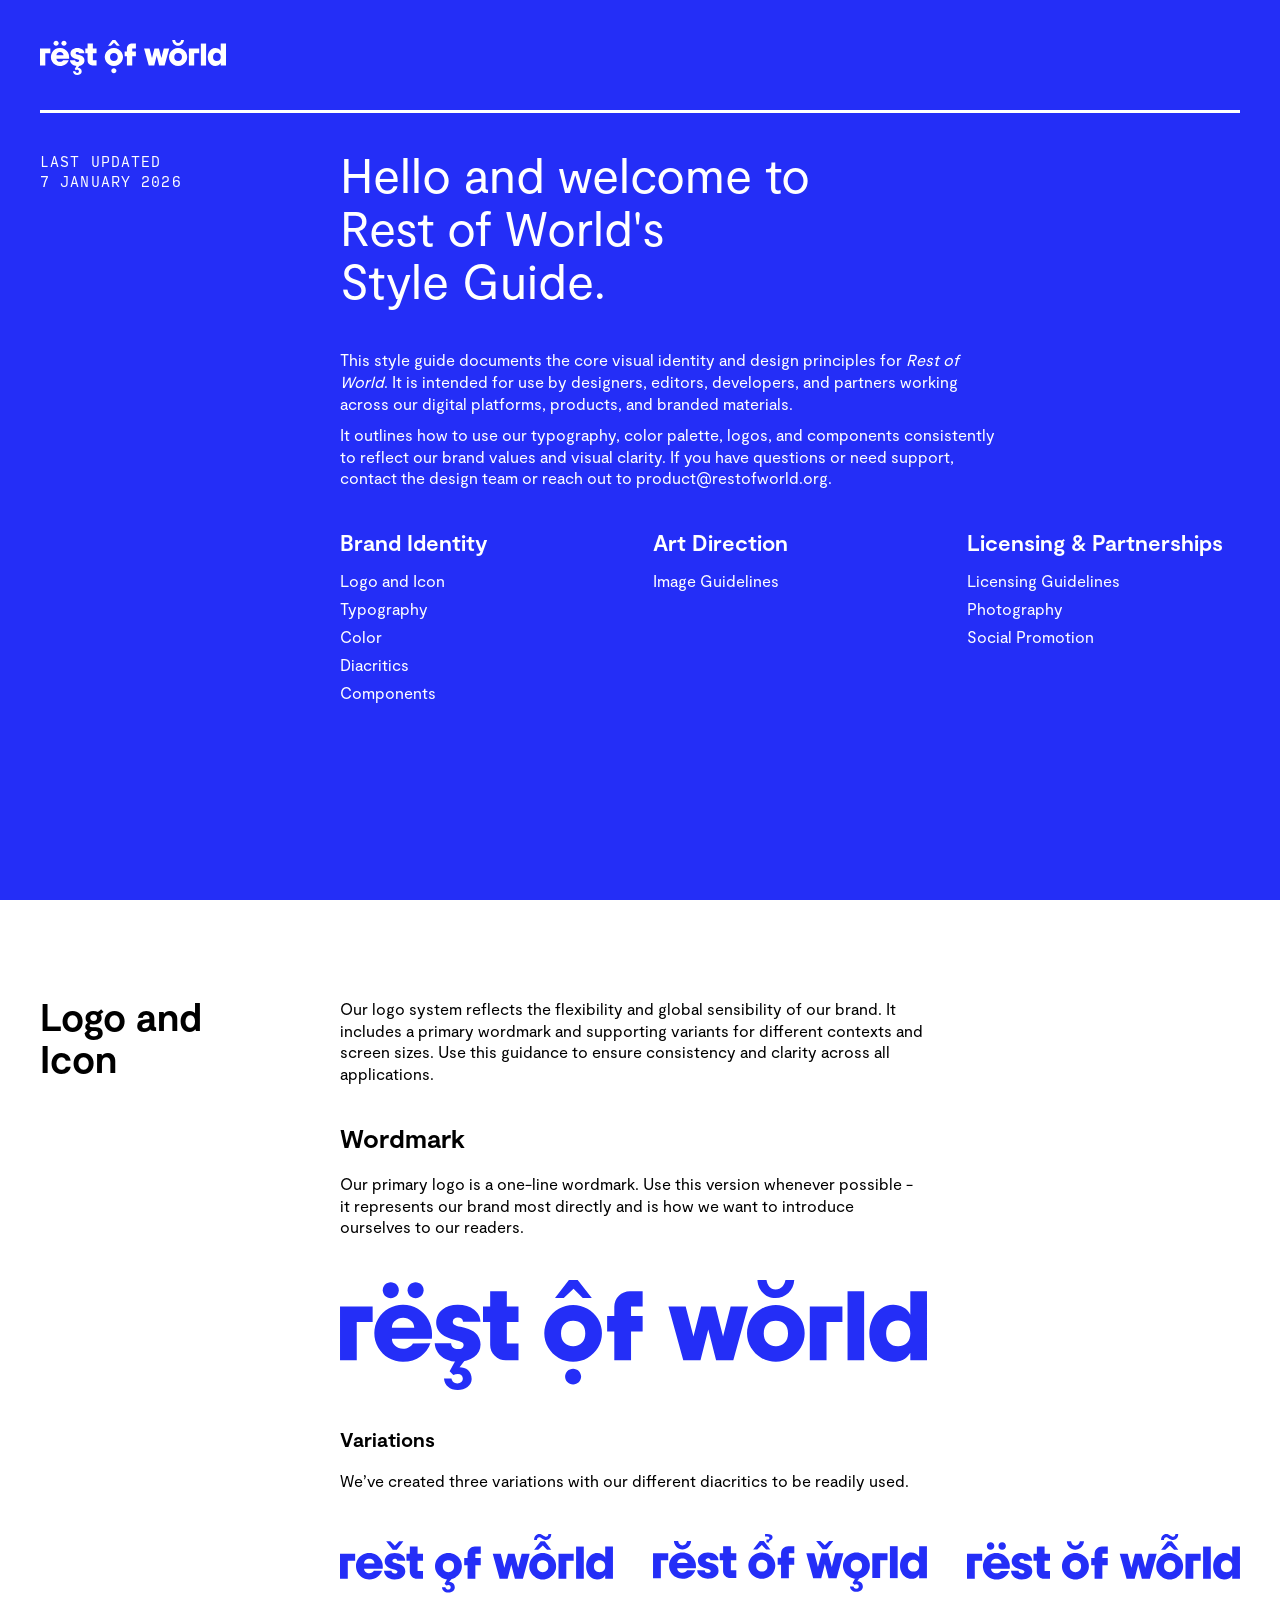
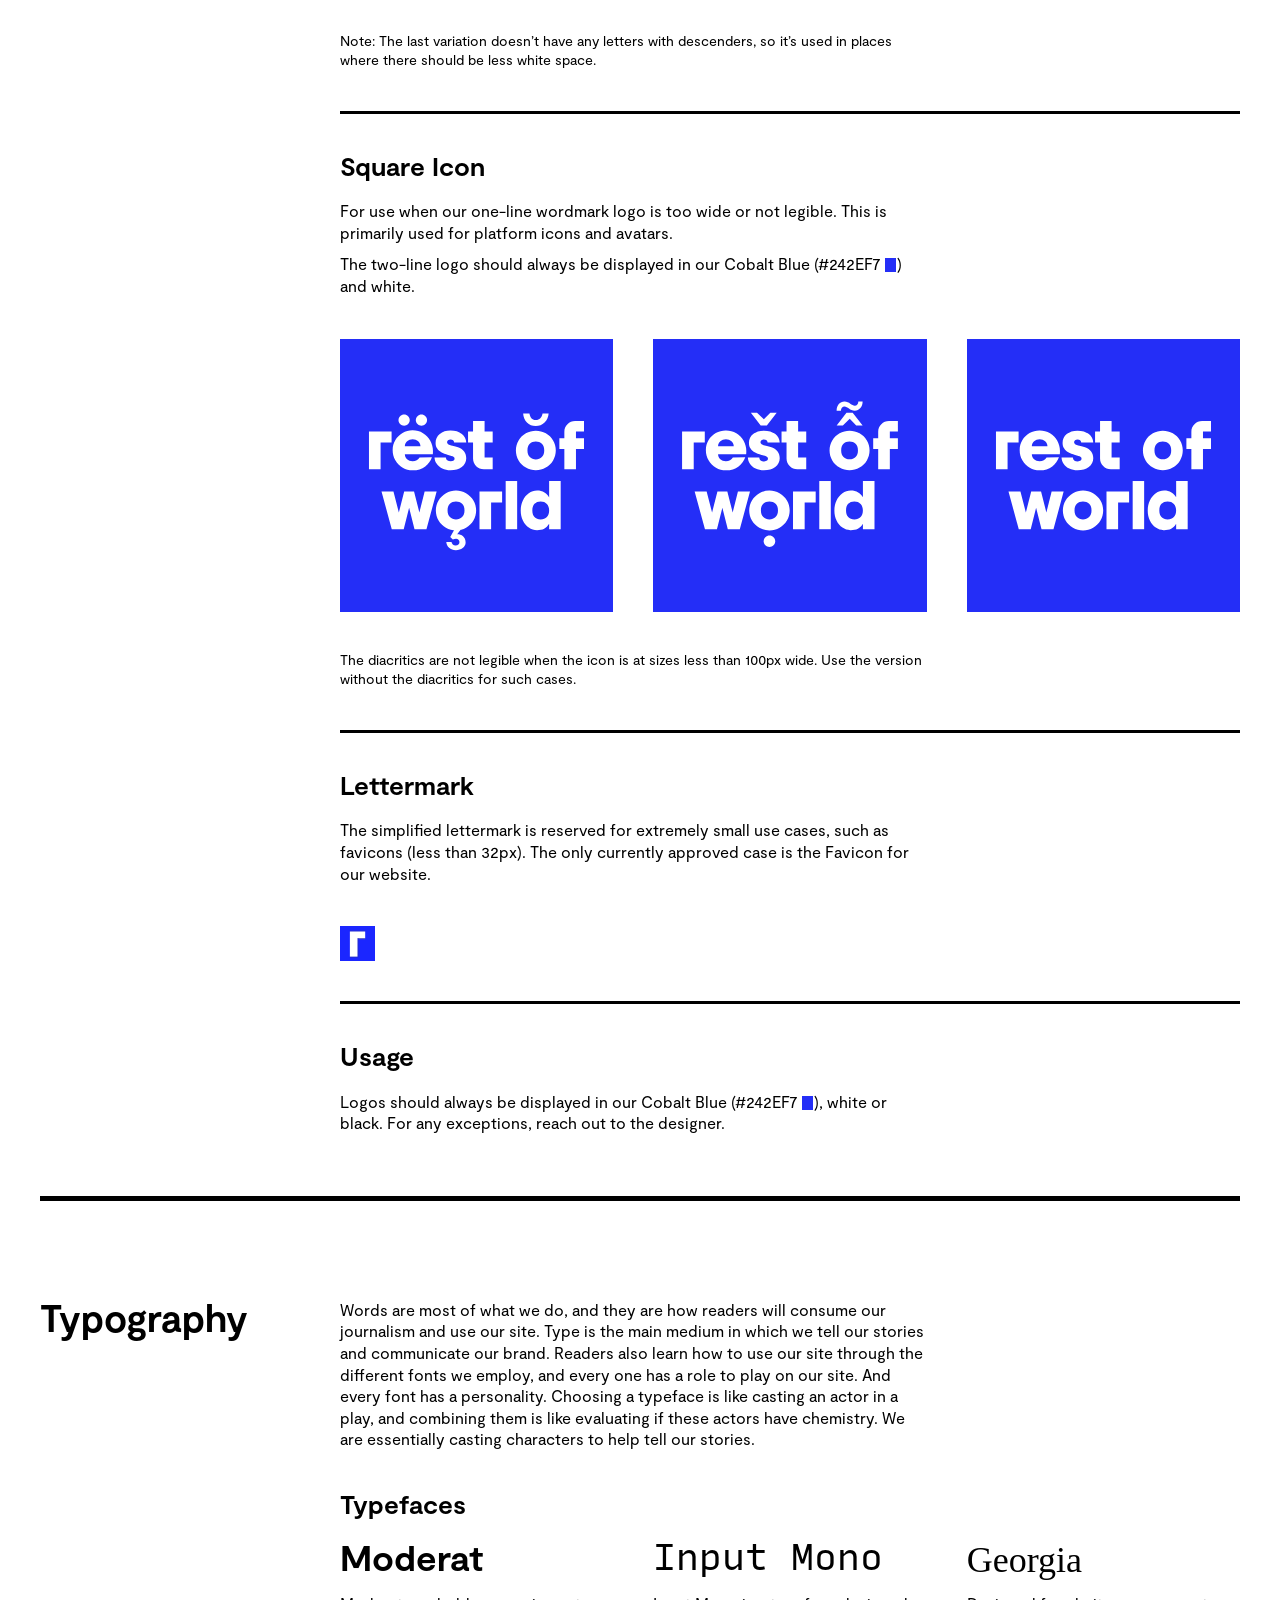
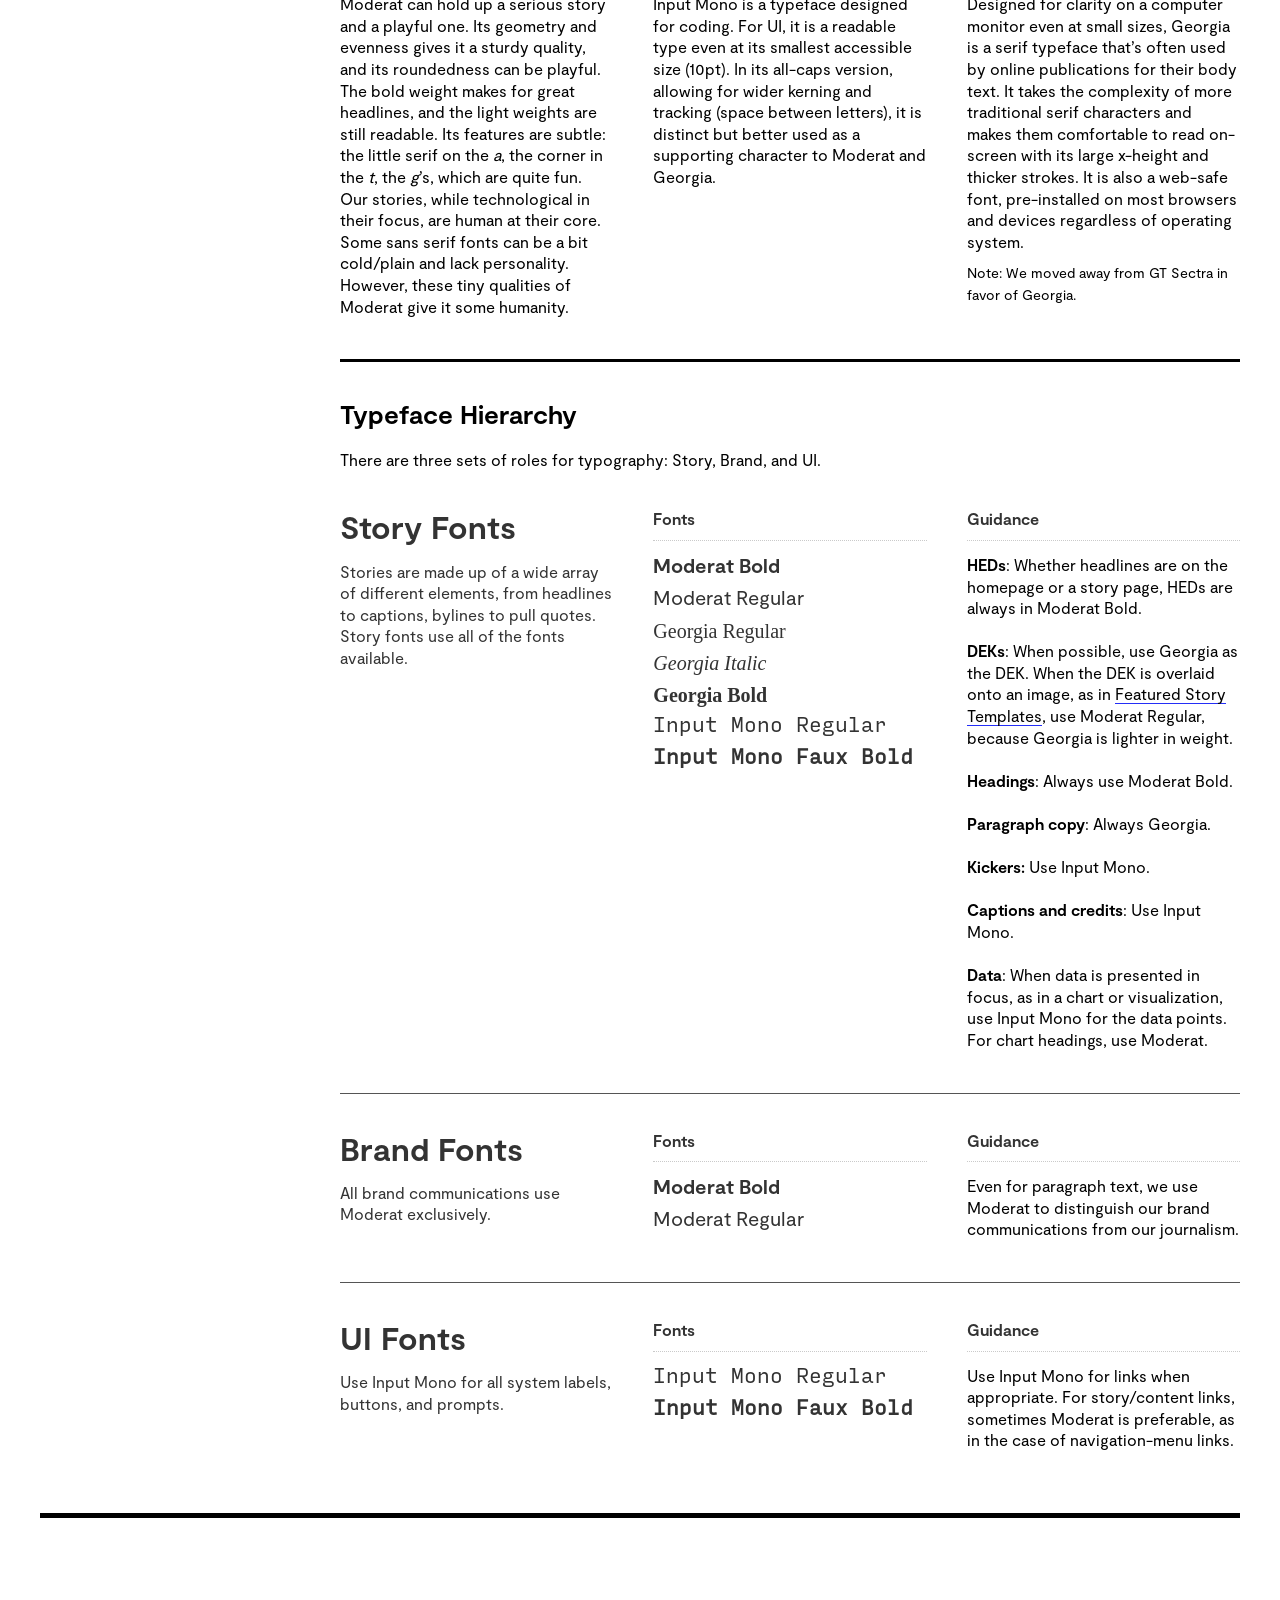
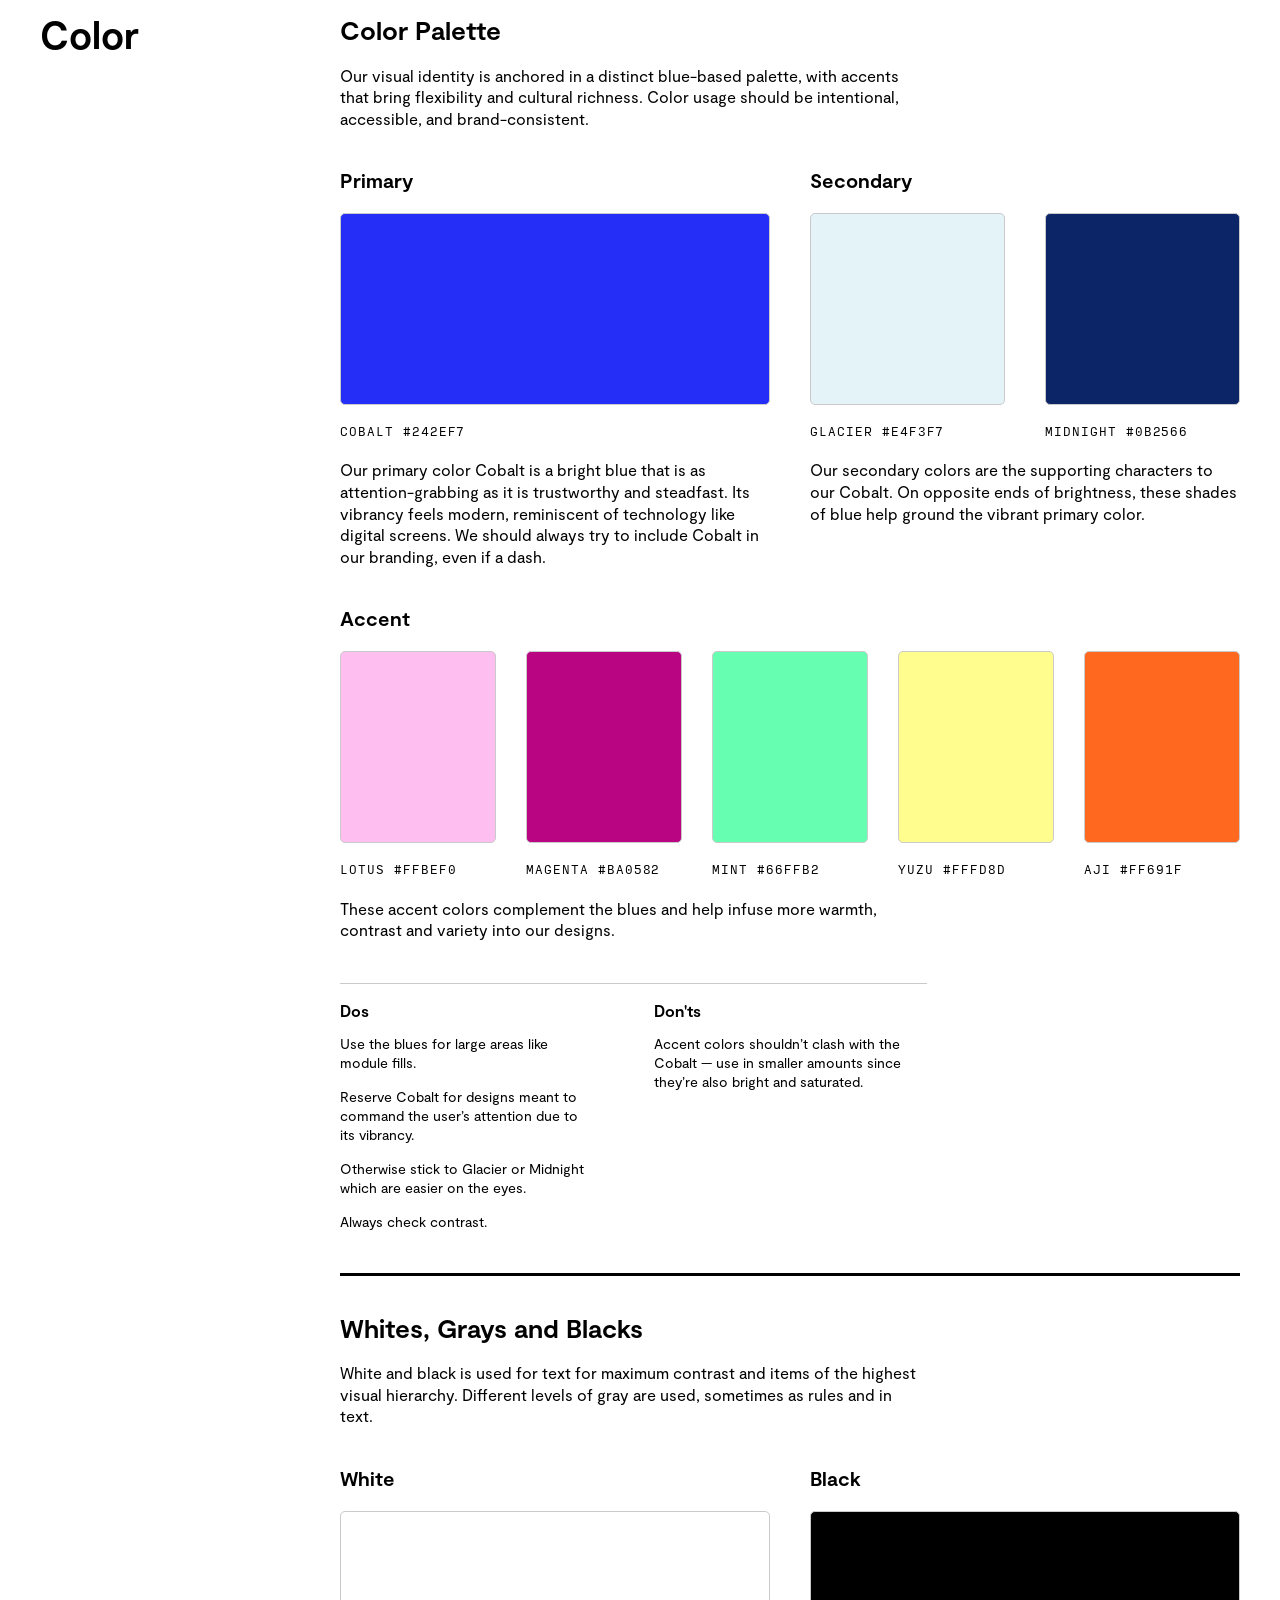
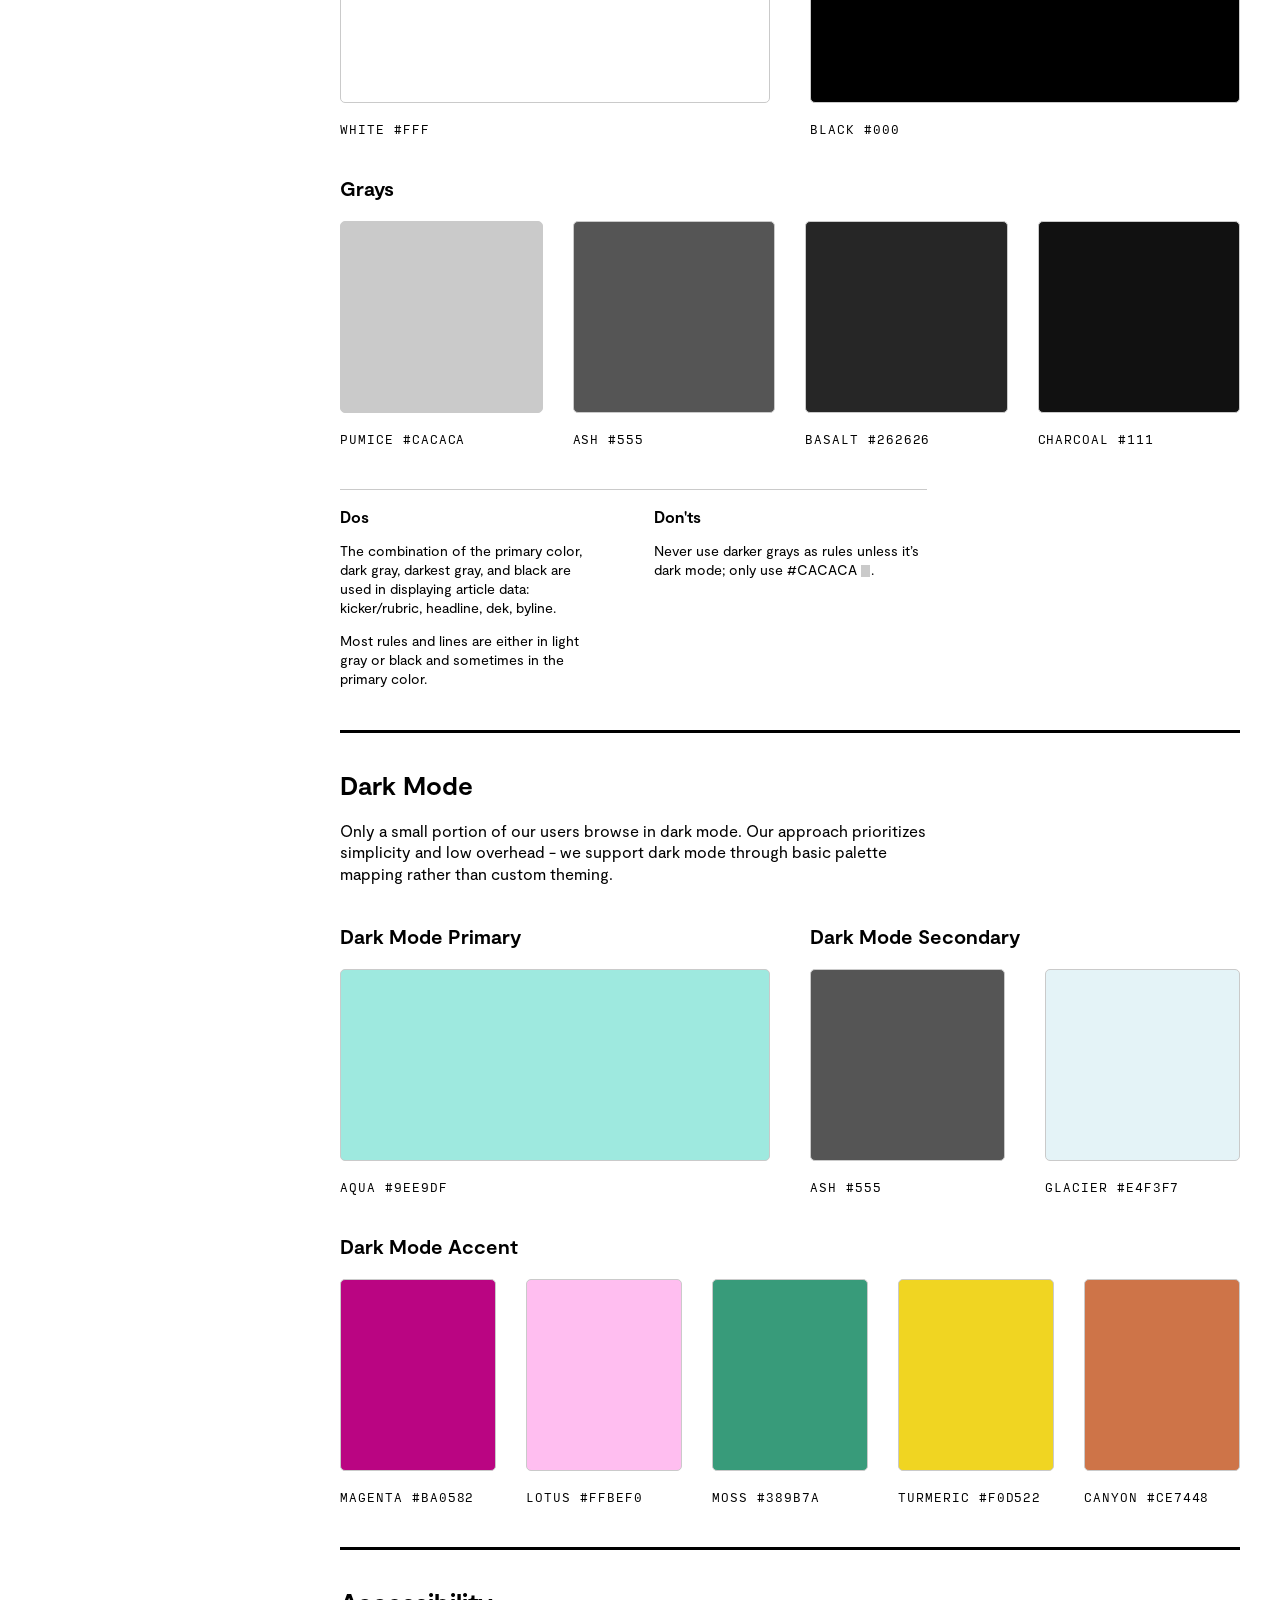
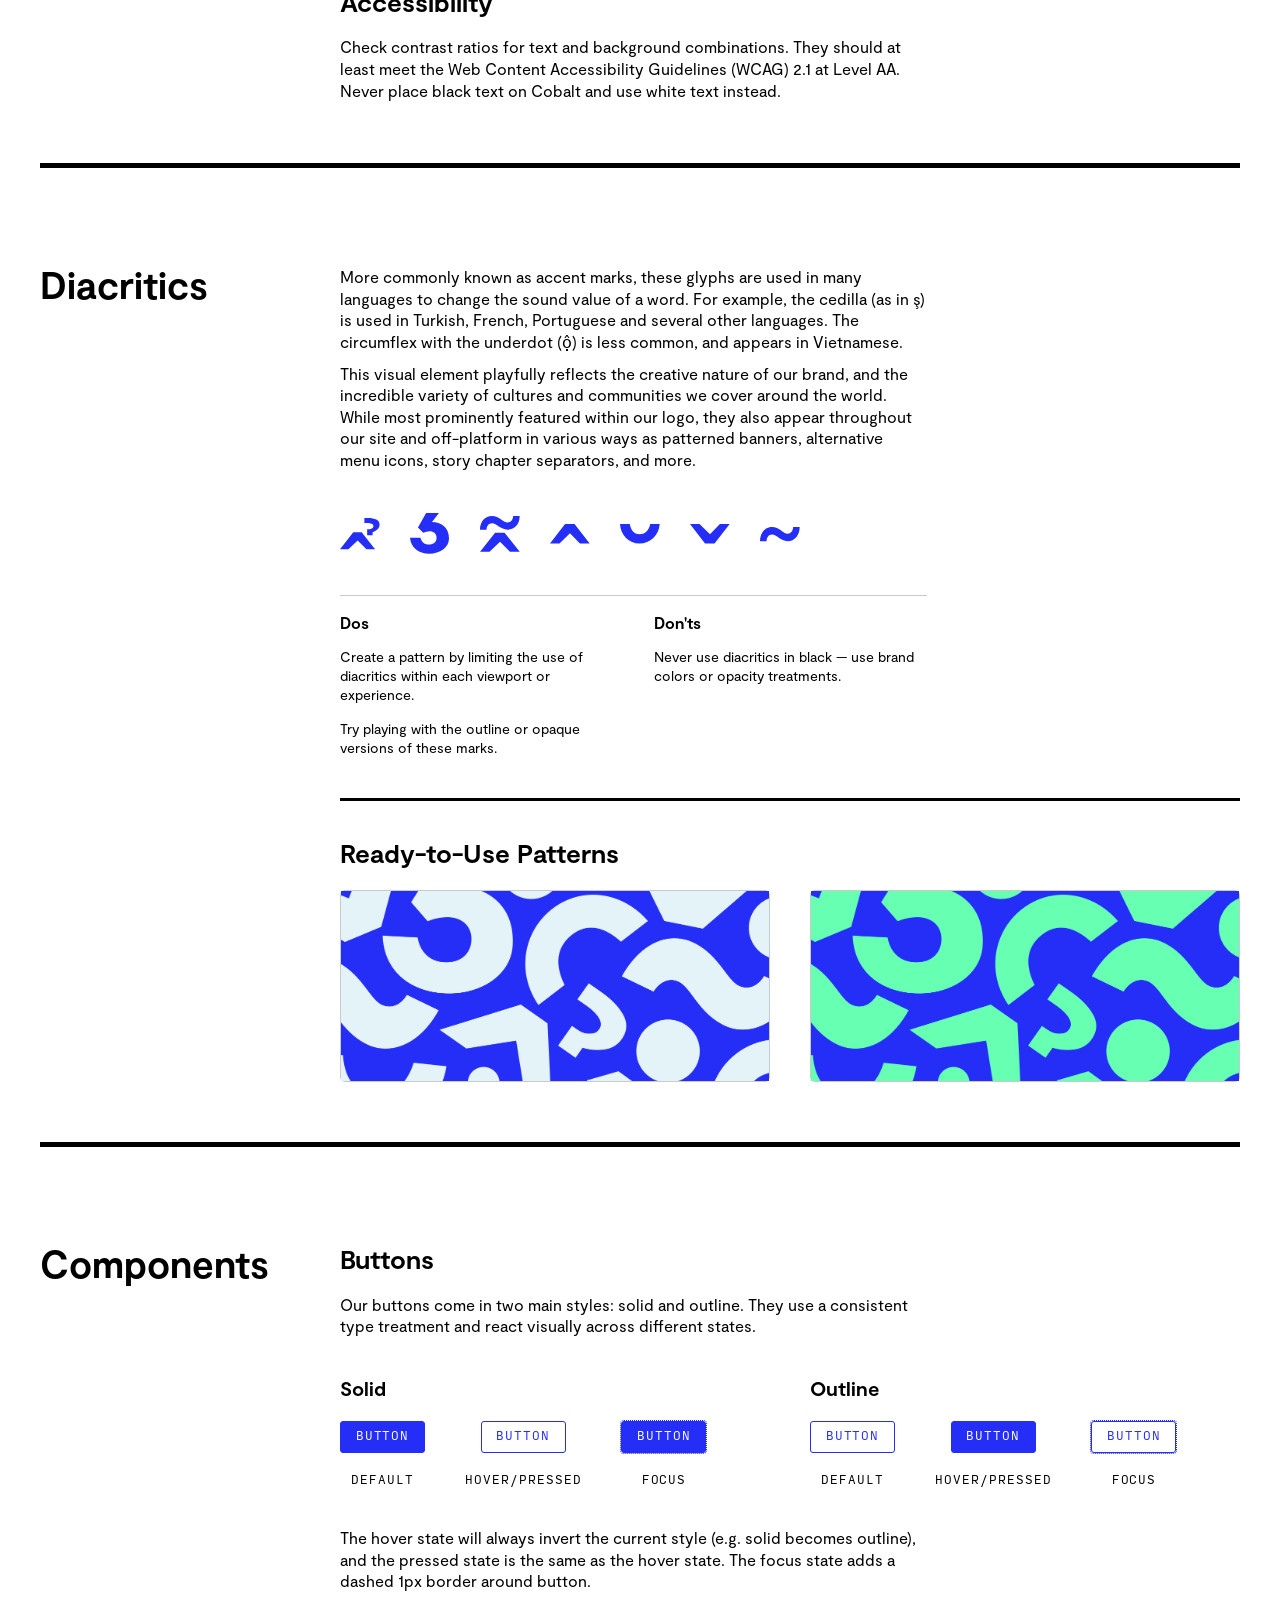
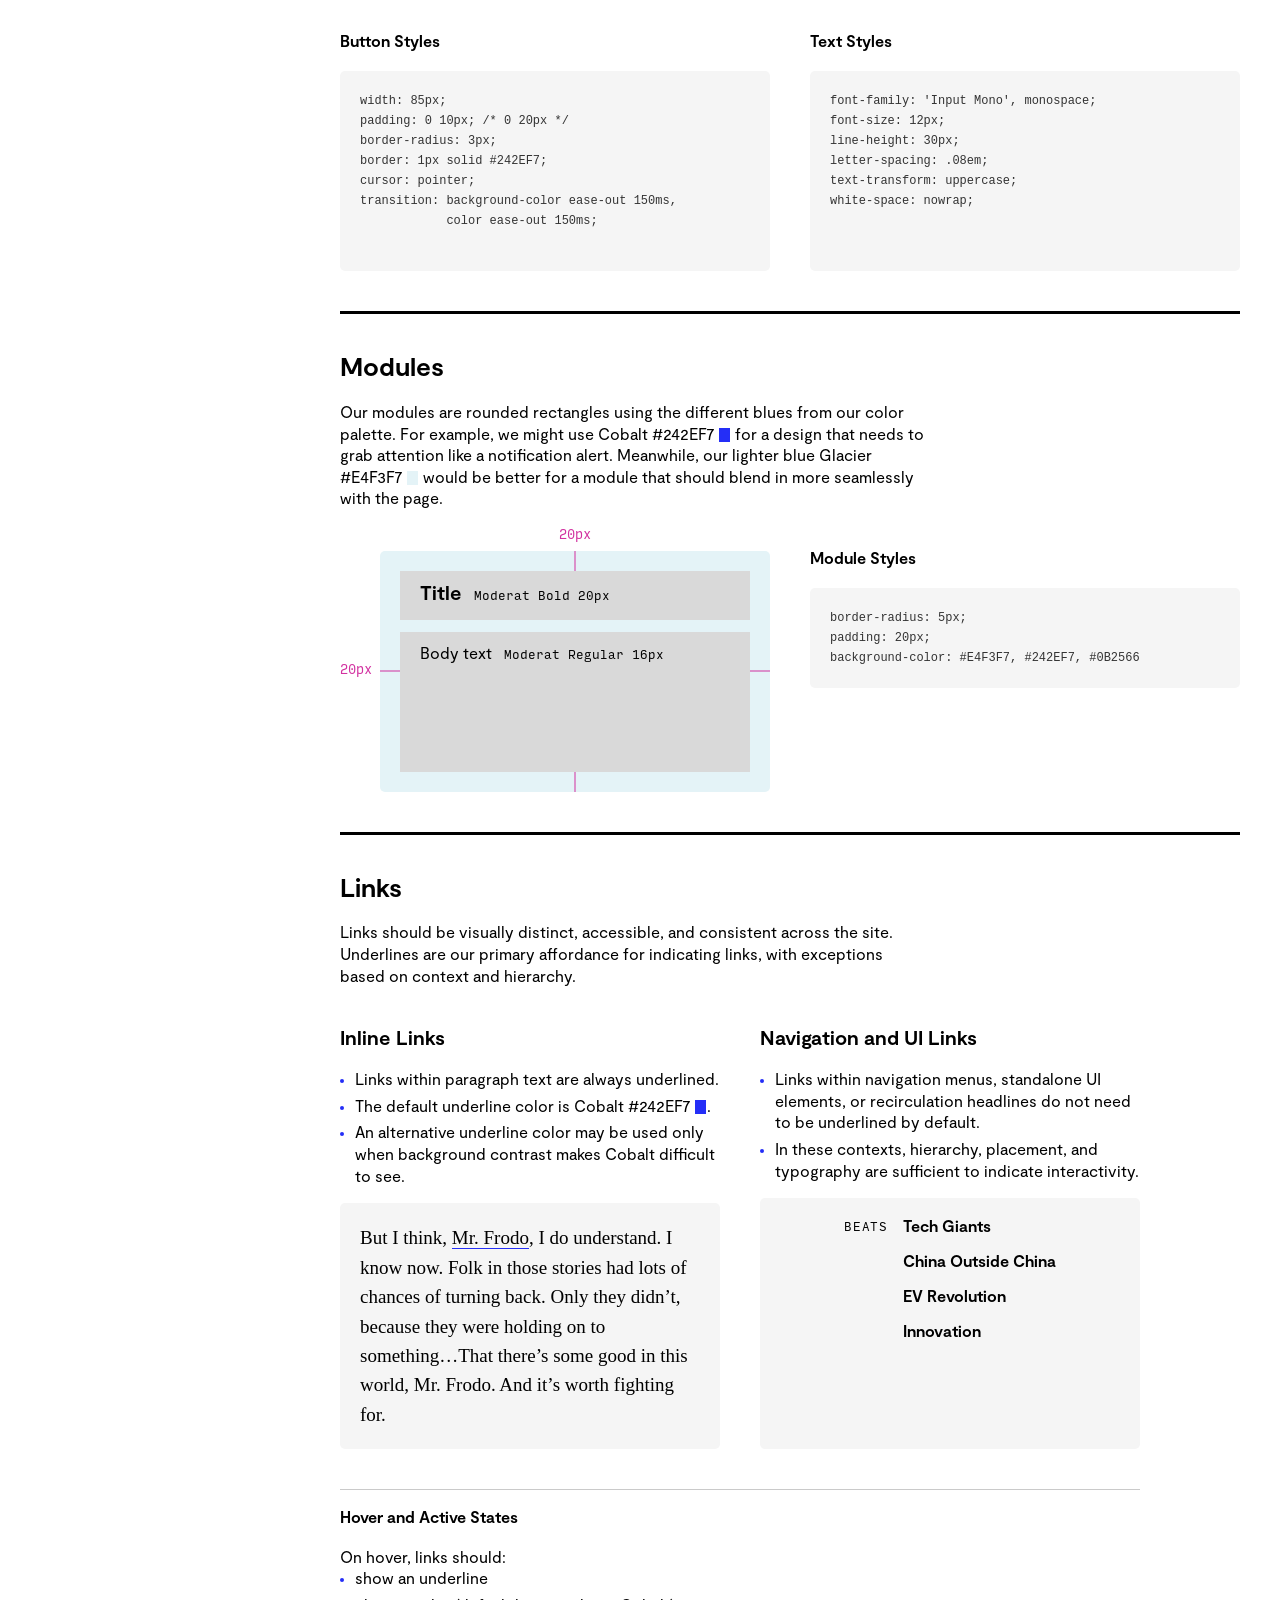
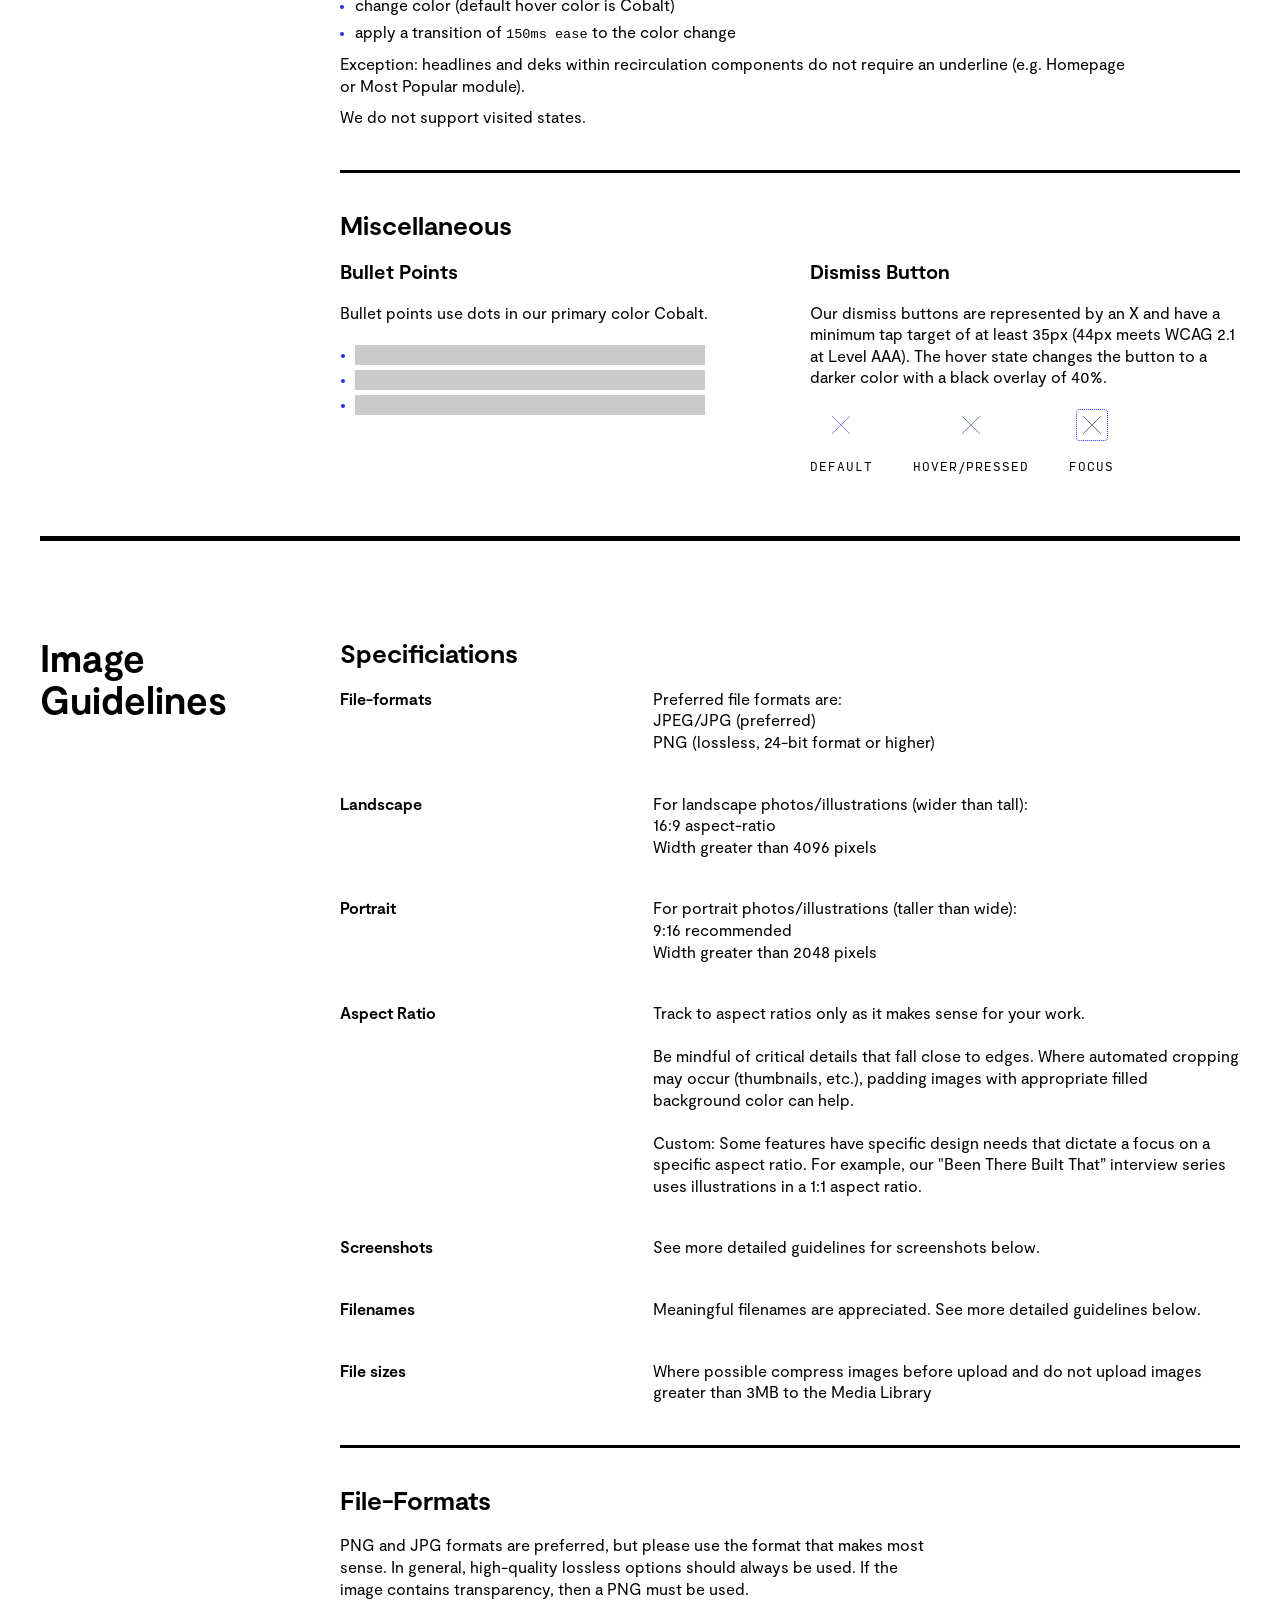
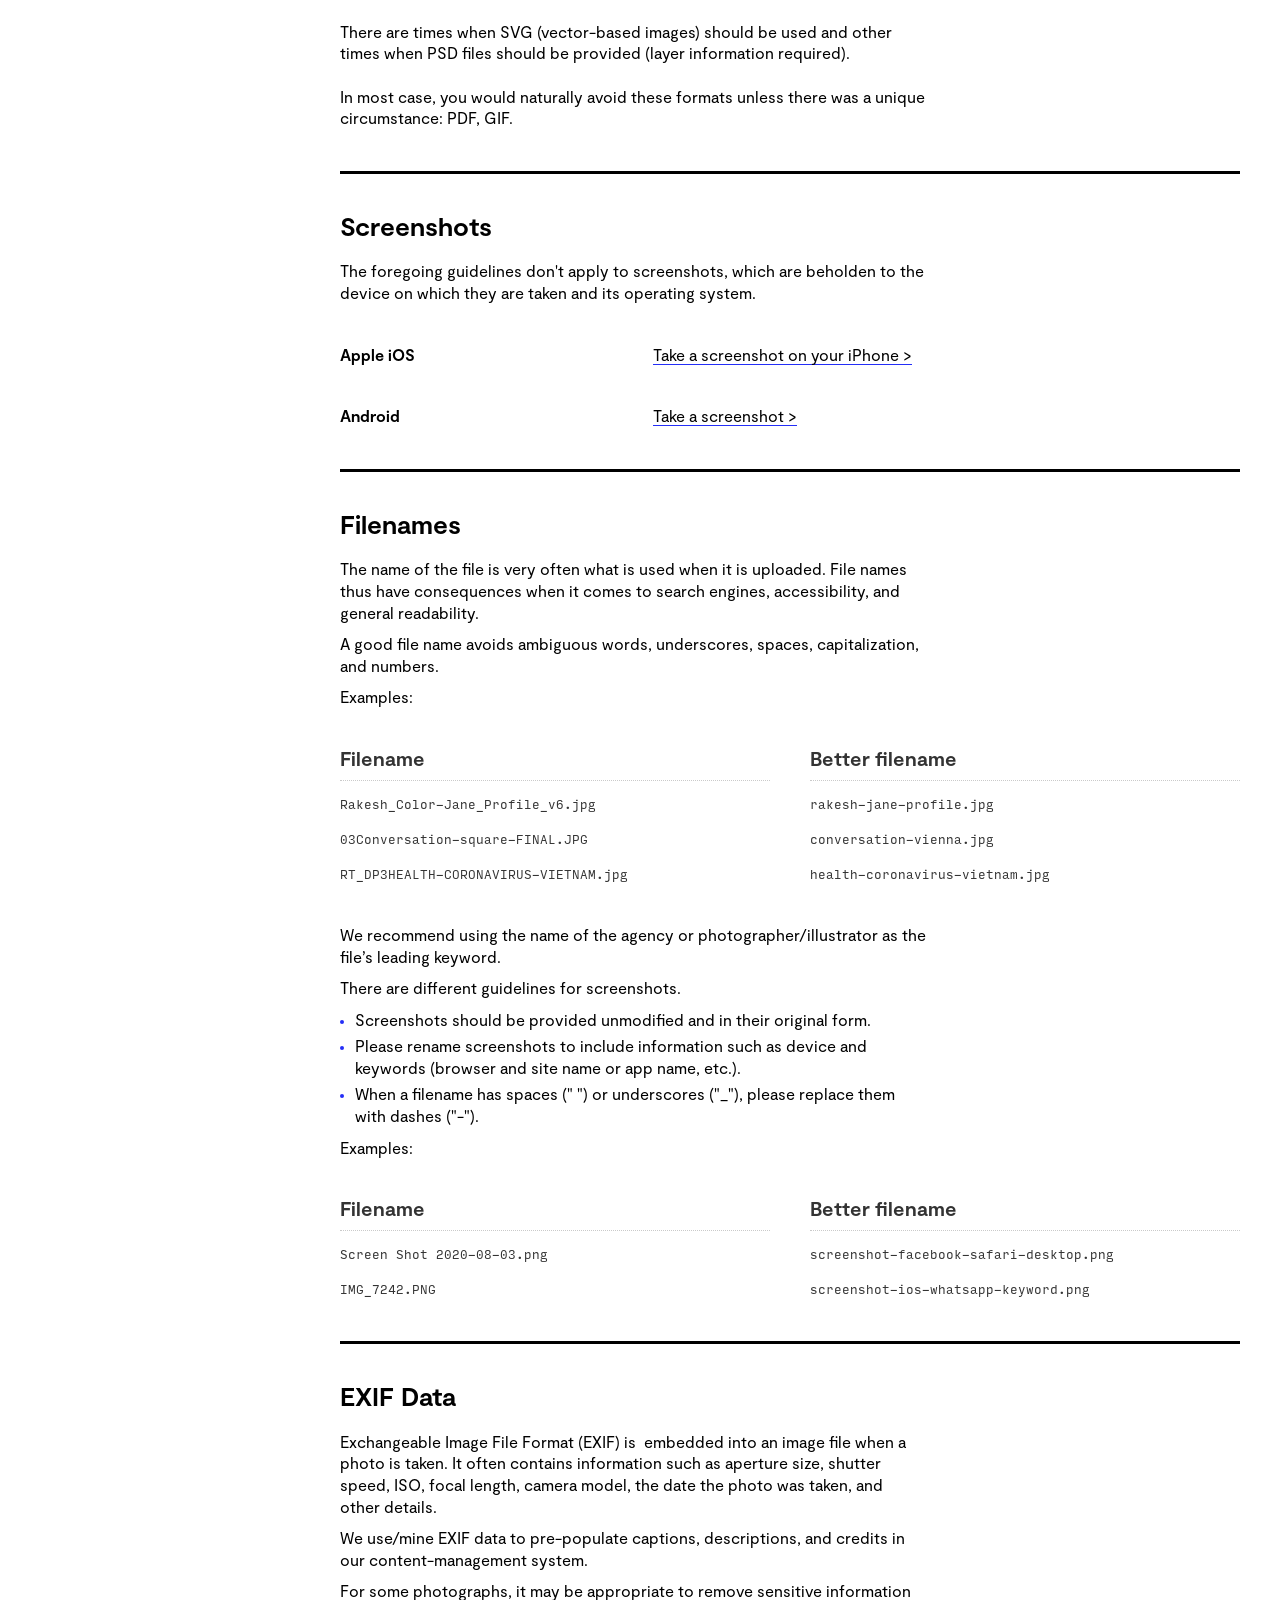
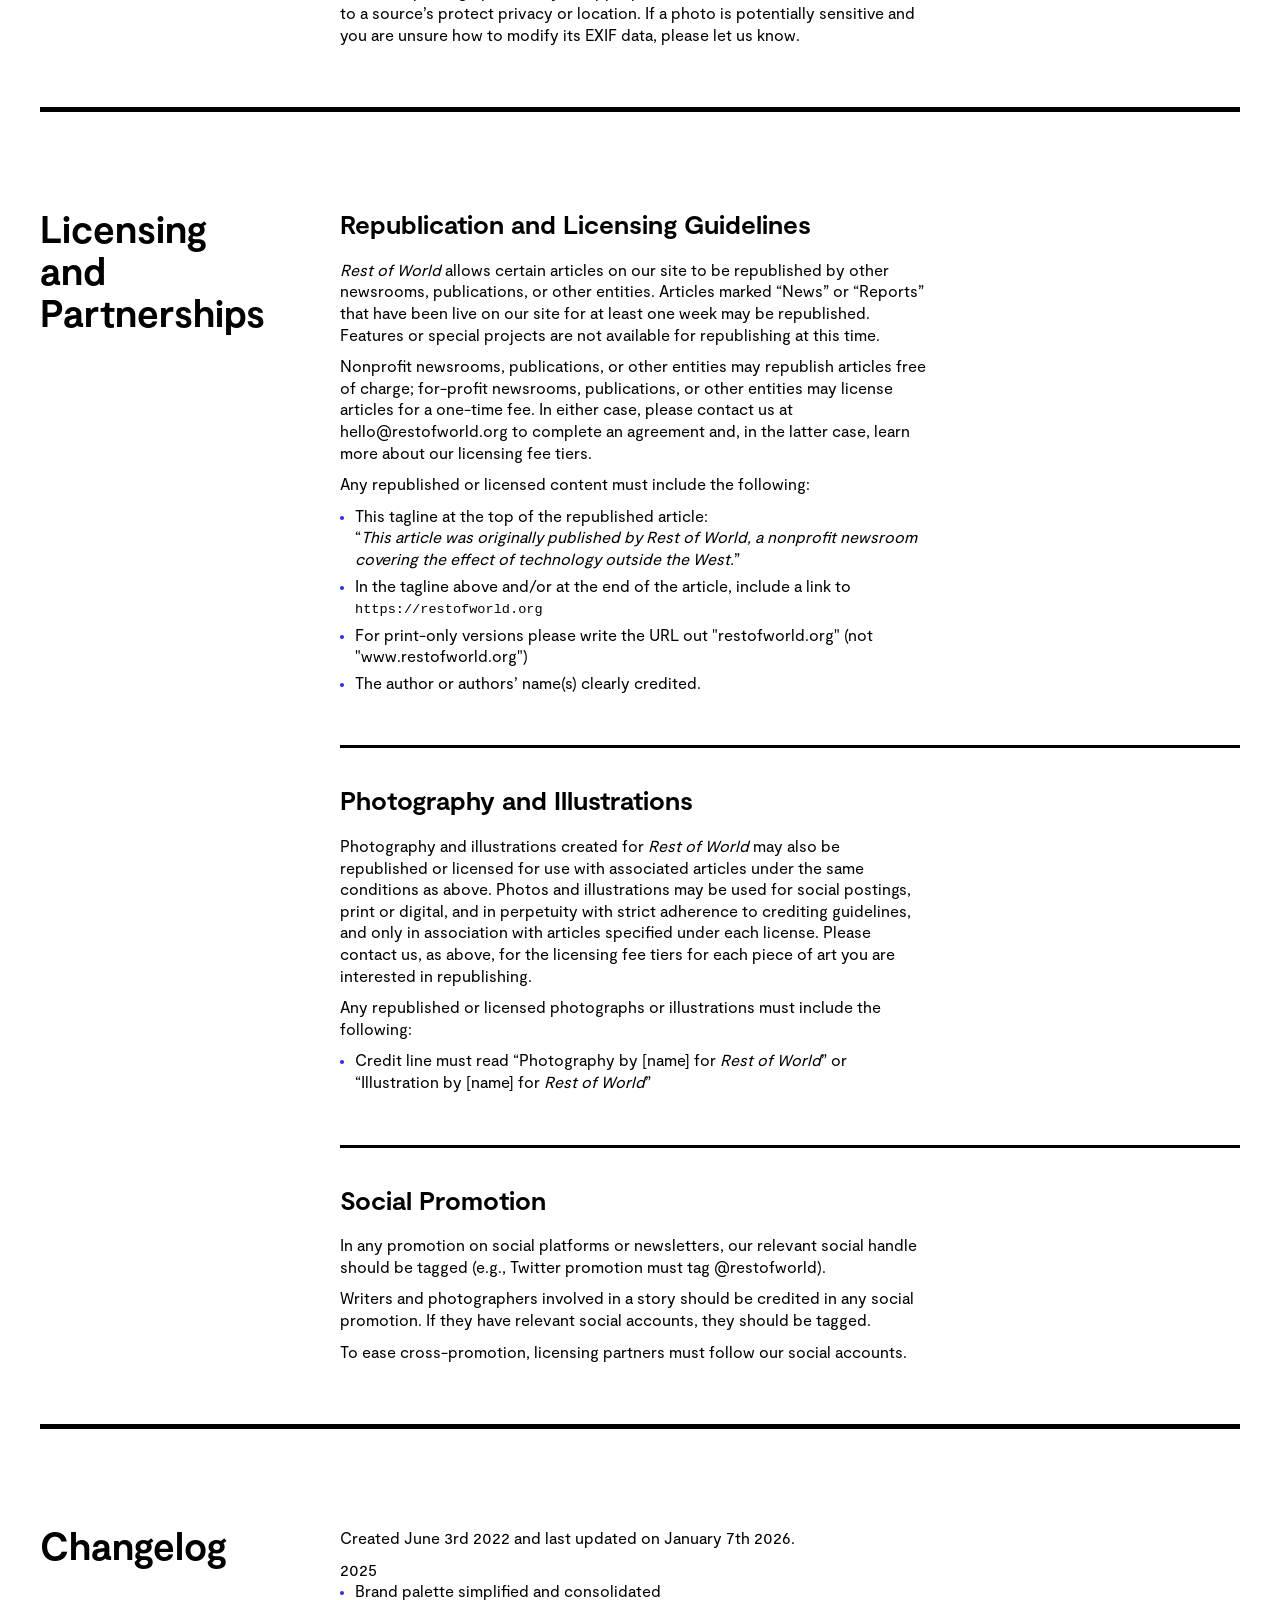
==== commit 6d928514: "use blue underline for (most) links" ====
--- a/index.html
+++ b/index.html
@@ -15,7 +15,7 @@
   <meta content="width=device-width, initial-scale=1" name="viewport">
   <link href="css/normalize.css" rel="stylesheet" type="text/css">
   <link href="css/webflow.css" rel="stylesheet" type="text/css">
-  <link href="css/row-style-guide.webflow.css?8" rel="stylesheet" type="text/css">
+  <link href="css/row-style-guide.webflow.css?9" rel="stylesheet" type="text/css">
   <script type="text/javascript">!function(o,c){var n=c.documentElement,t=" w-mod-";n.className+=t+"js",("ontouchstart"in o||o.DocumentTouch&&c instanceof DocumentTouch)&&(n.className+=t+"touch")}(window,document);</script>
   <link rel="shortcut icon" type="image/png" href="/wp-content/themes/orbis/static-assets/media/favicon-32.png" />
   <link href="/wp-content/themes/orbis/assets/icons/icon-180.png" rel="apple-touch-icon">
--- a/css/row-style-guide.webflow.css
+++ b/css/row-style-guide.webflow.css
@@ -10,16 +10,6 @@
 
 .color-background {
   background-color: var(--primary);
-}
-
-.color-background a {
-  color: white;
-  /* border-bottom-color: white; */
-}
-
-.color-background a:hover {
-  color: white;
-  opacity: .75;
 }
 
 .category {
@@ -176,15 +166,31 @@
 
 a {
   color: #000;
-  /* text-decoration: none;
-  border-bottom: 1px solid var(--primary); */
-  transition: color 150ms ease-out;
+  text-decoration: none;
+  border-bottom: 1px solid var(--primary);
+  transition: all 150ms ease-out;
 }
 
 a:hover {
   color: var(--primary);
 }
 
+a[href^="mailto"]:not(:hover) {
+  border-bottom: none;
+  text-decoration: none;
+}
+
+.color-background a {
+  color: white;
+  border-bottom: none;
+}
+
+.color-background a:hover {
+  color: white;
+  opacity: .75;
+  text-decoration: underline;
+}
+
 p:last-child {
   margin-bottom: 0;
 }
@@ -208,10 +214,6 @@
 .note {
   font-size: 14px;
 }
-
-/* .wordmark {
-  border-bottom: none;
-} */
 
 .colorblock {
   width: 100%;
@@ -486,8 +488,8 @@
 }
 
 .example-navigation a:not(:hover) {
-  /* border-bottom-color: transparent; */
-  text-decoration: none;
+  border-bottom-color: transparent;
+  /* text-decoration: none; */
 }
 
 .example-list-item {
@@ -631,8 +633,8 @@
 }
 
 .link:not(:hover) {
-  /* border-bottom-color: transparent; */
-  text-decoration: none;
+  border-bottom-color: transparent;
+  /* text-decoration: none; */
 }
 
 .link:hover {
@@ -1143,7 +1145,6 @@
   font-size: 14px;
   letter-spacing: 0.08em;
   color: #fff;
-  text-decoration: none;
 }
 
 @media screen and (max-width: 991px) {
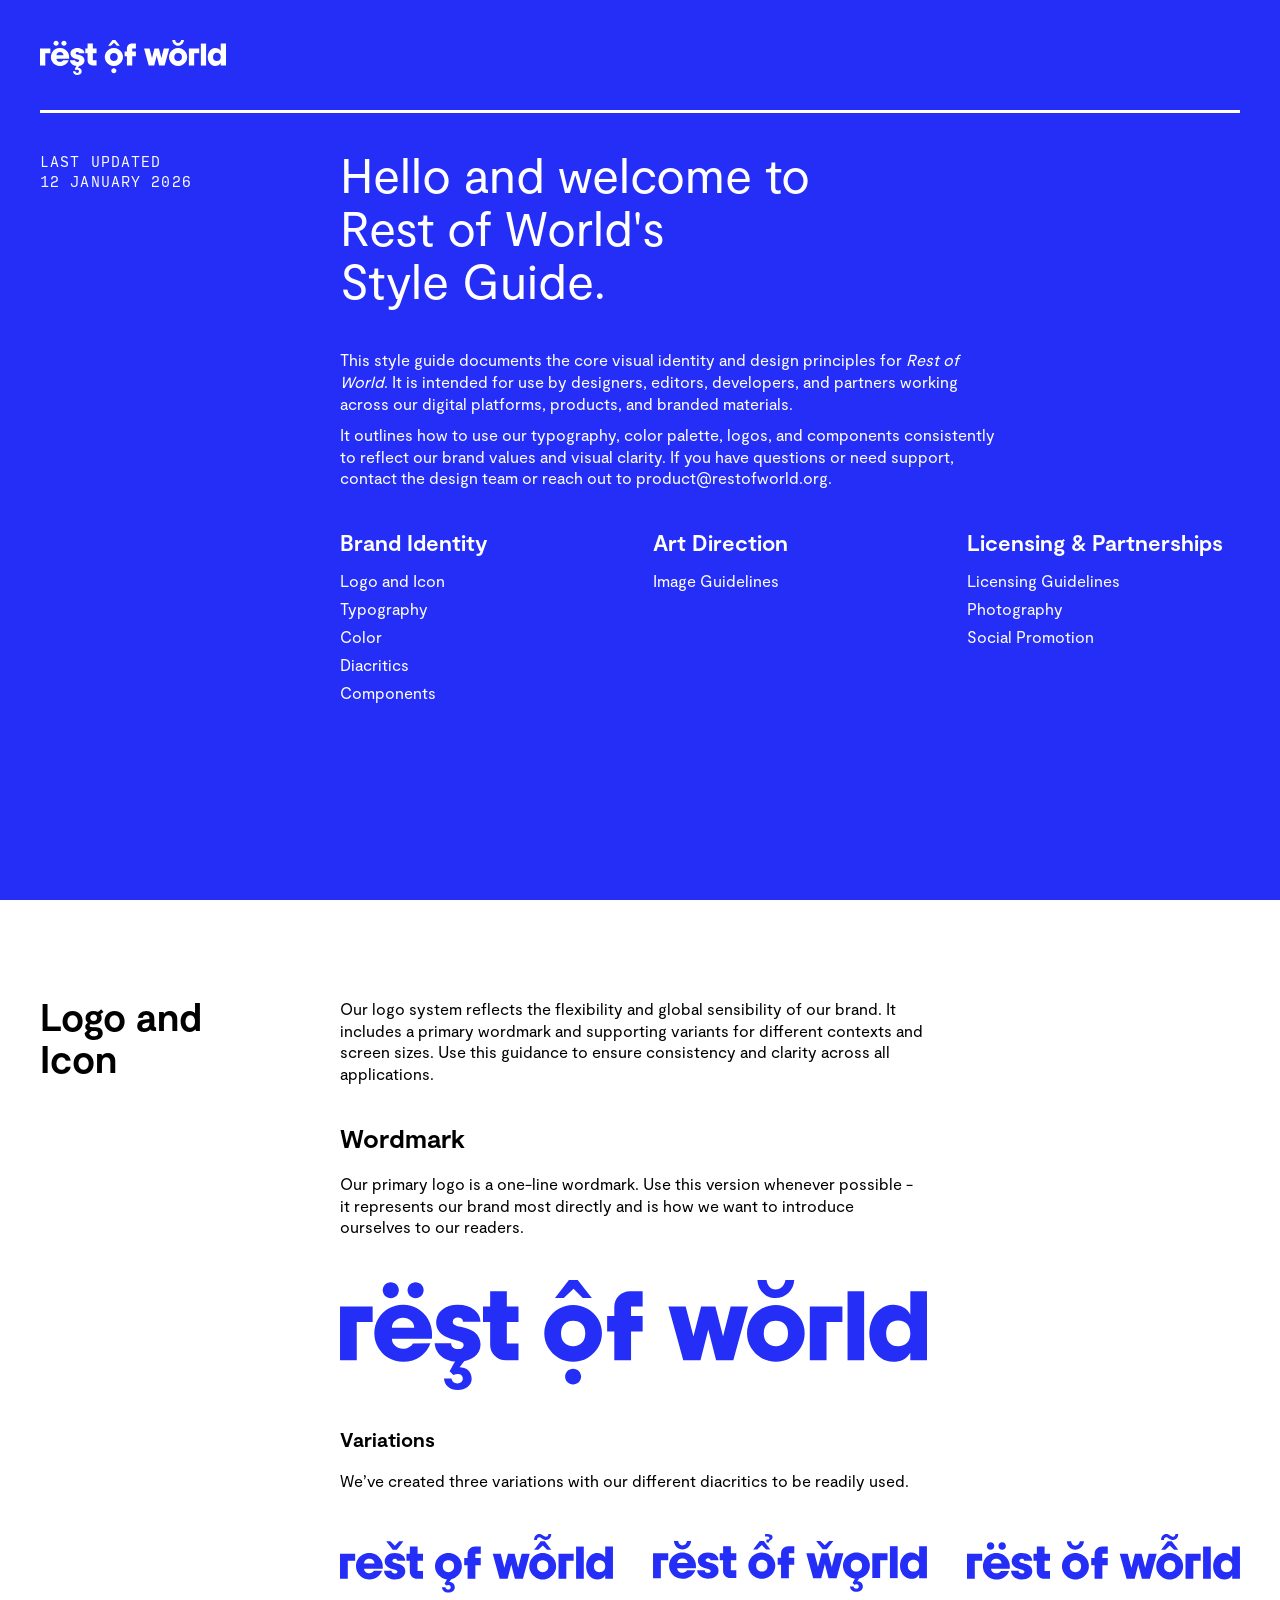
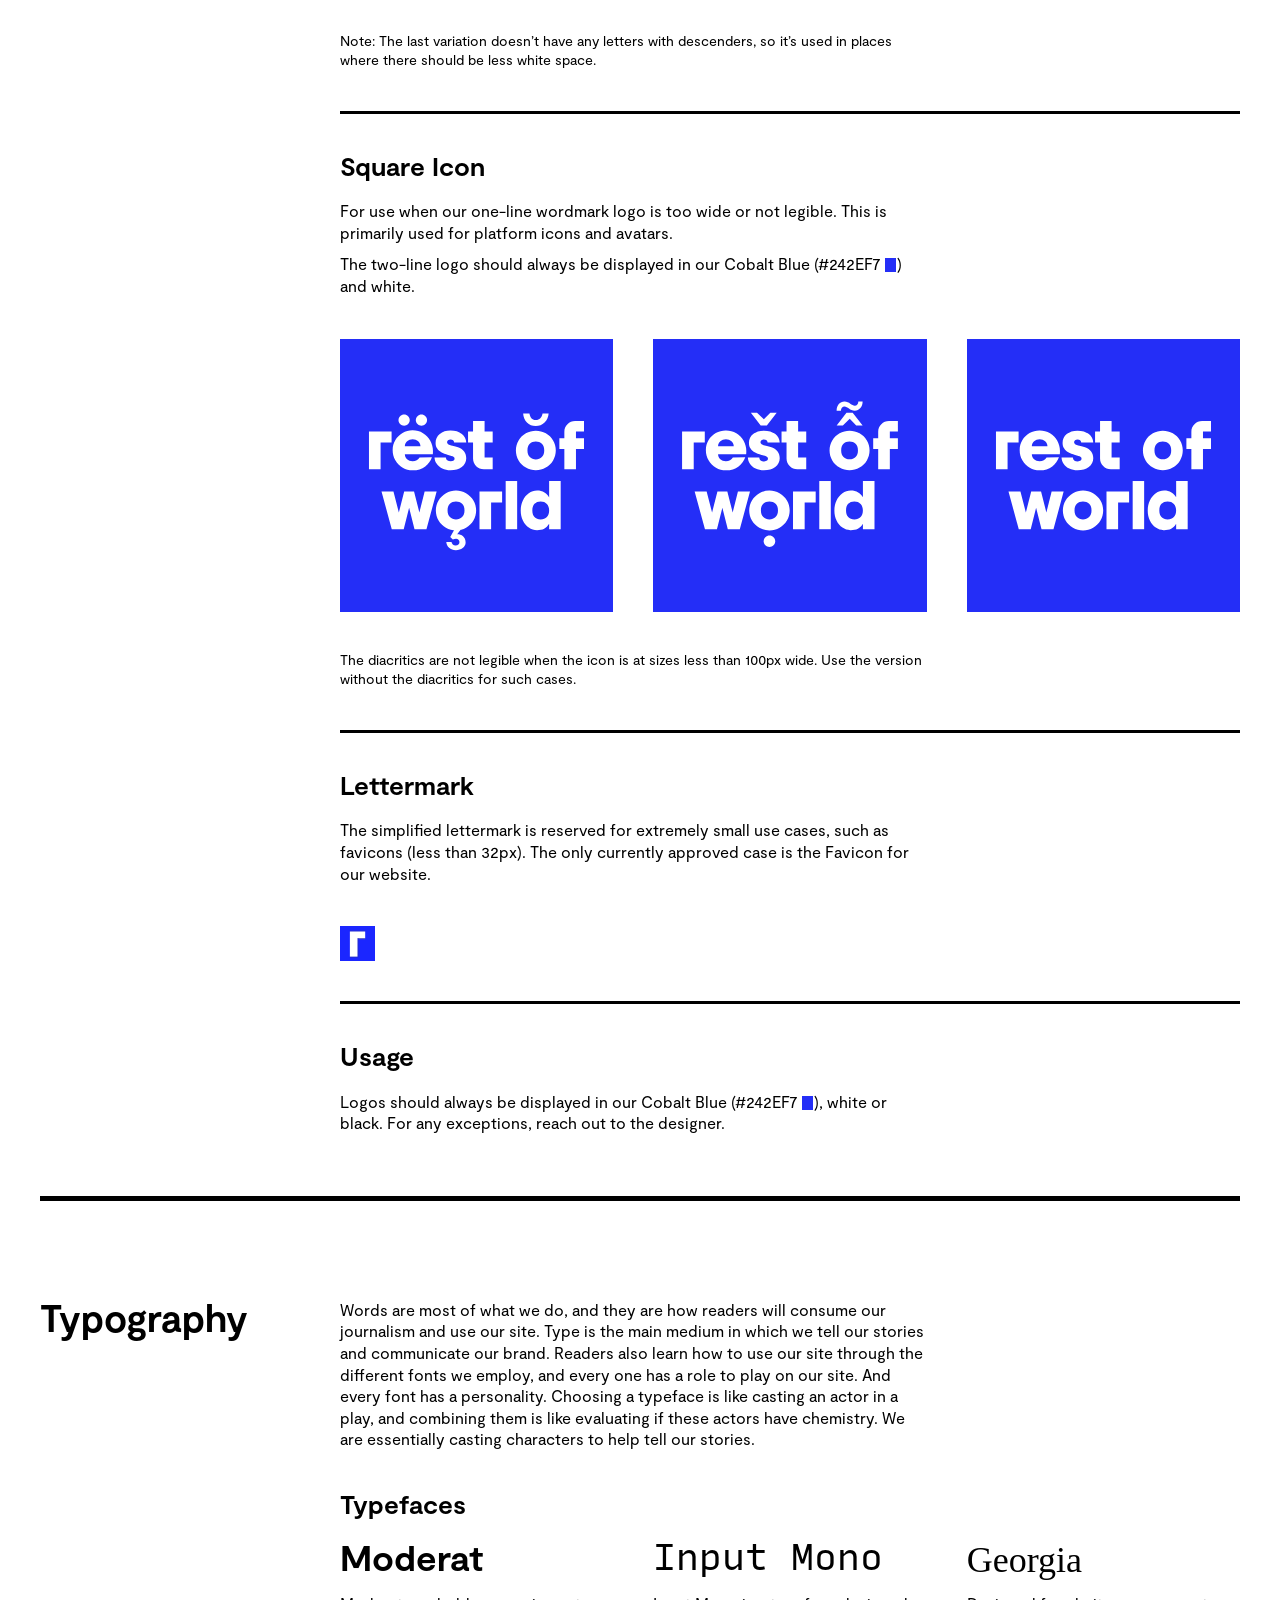
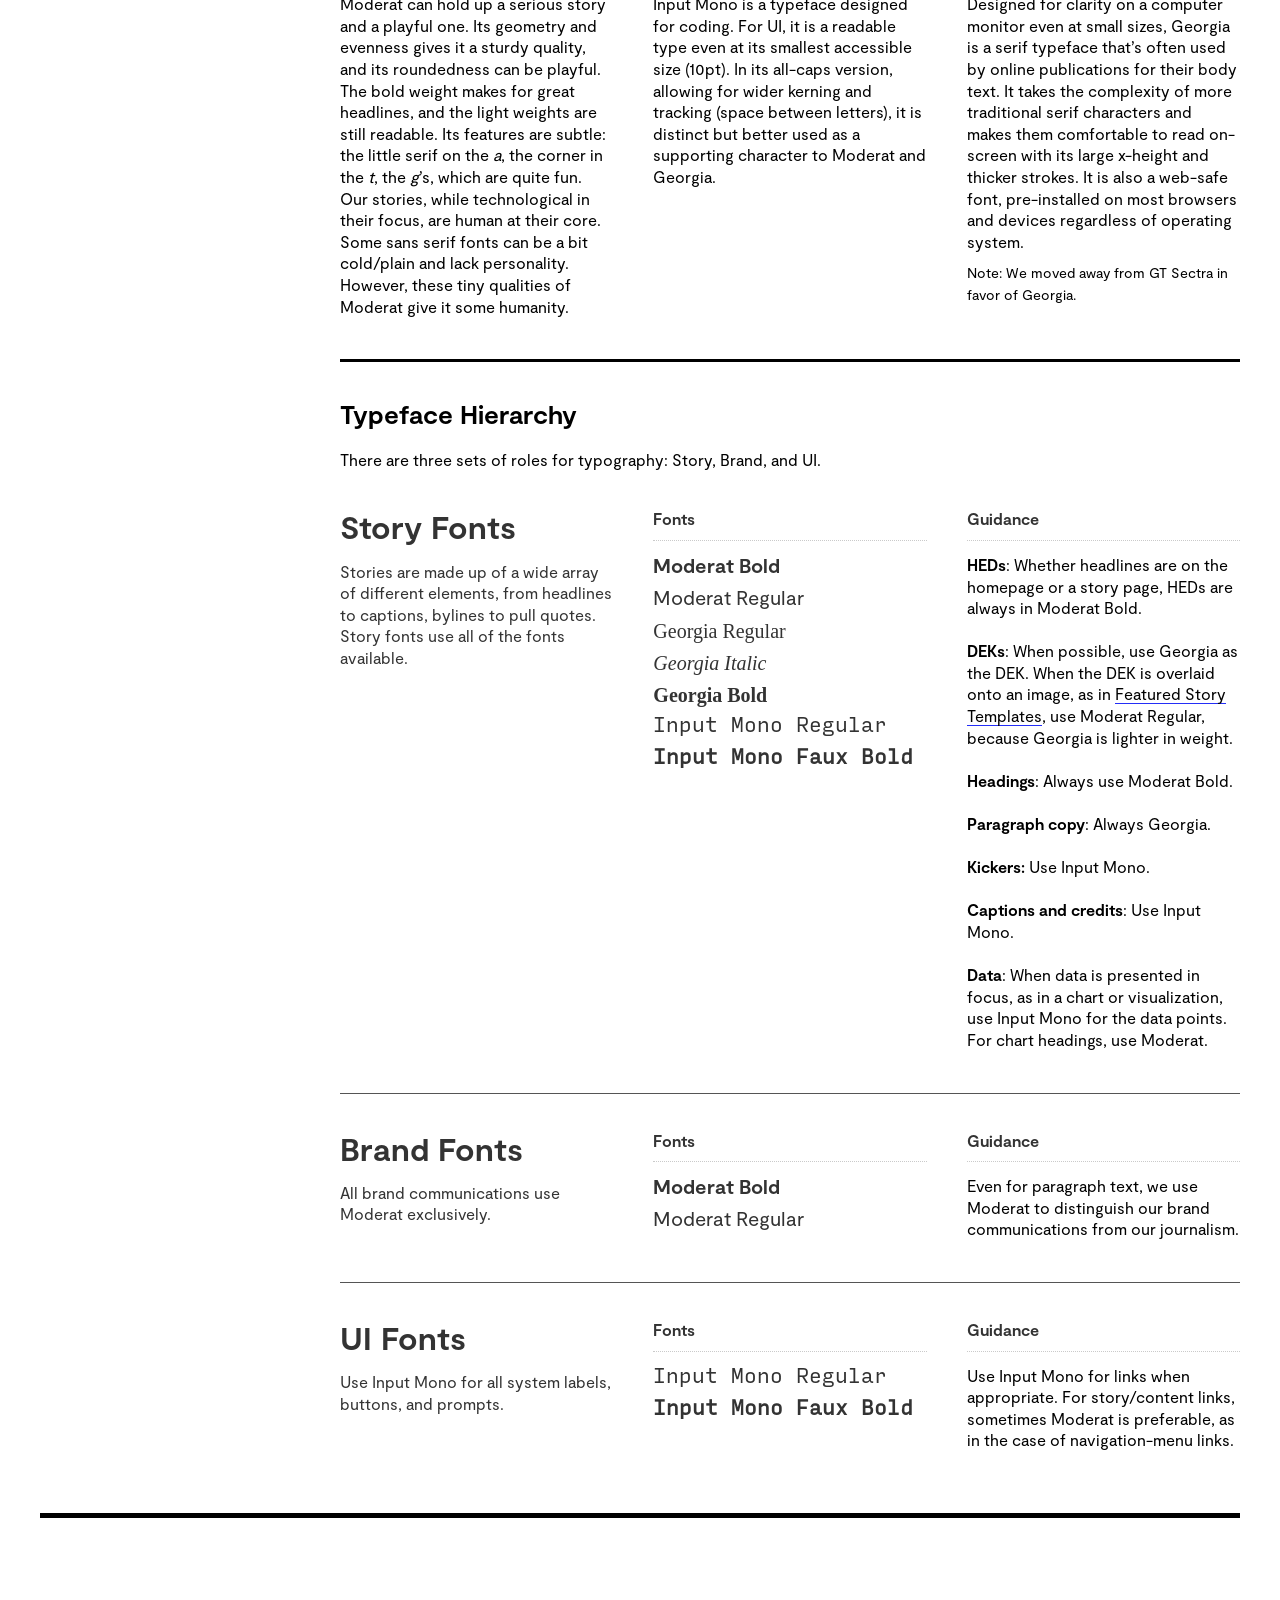
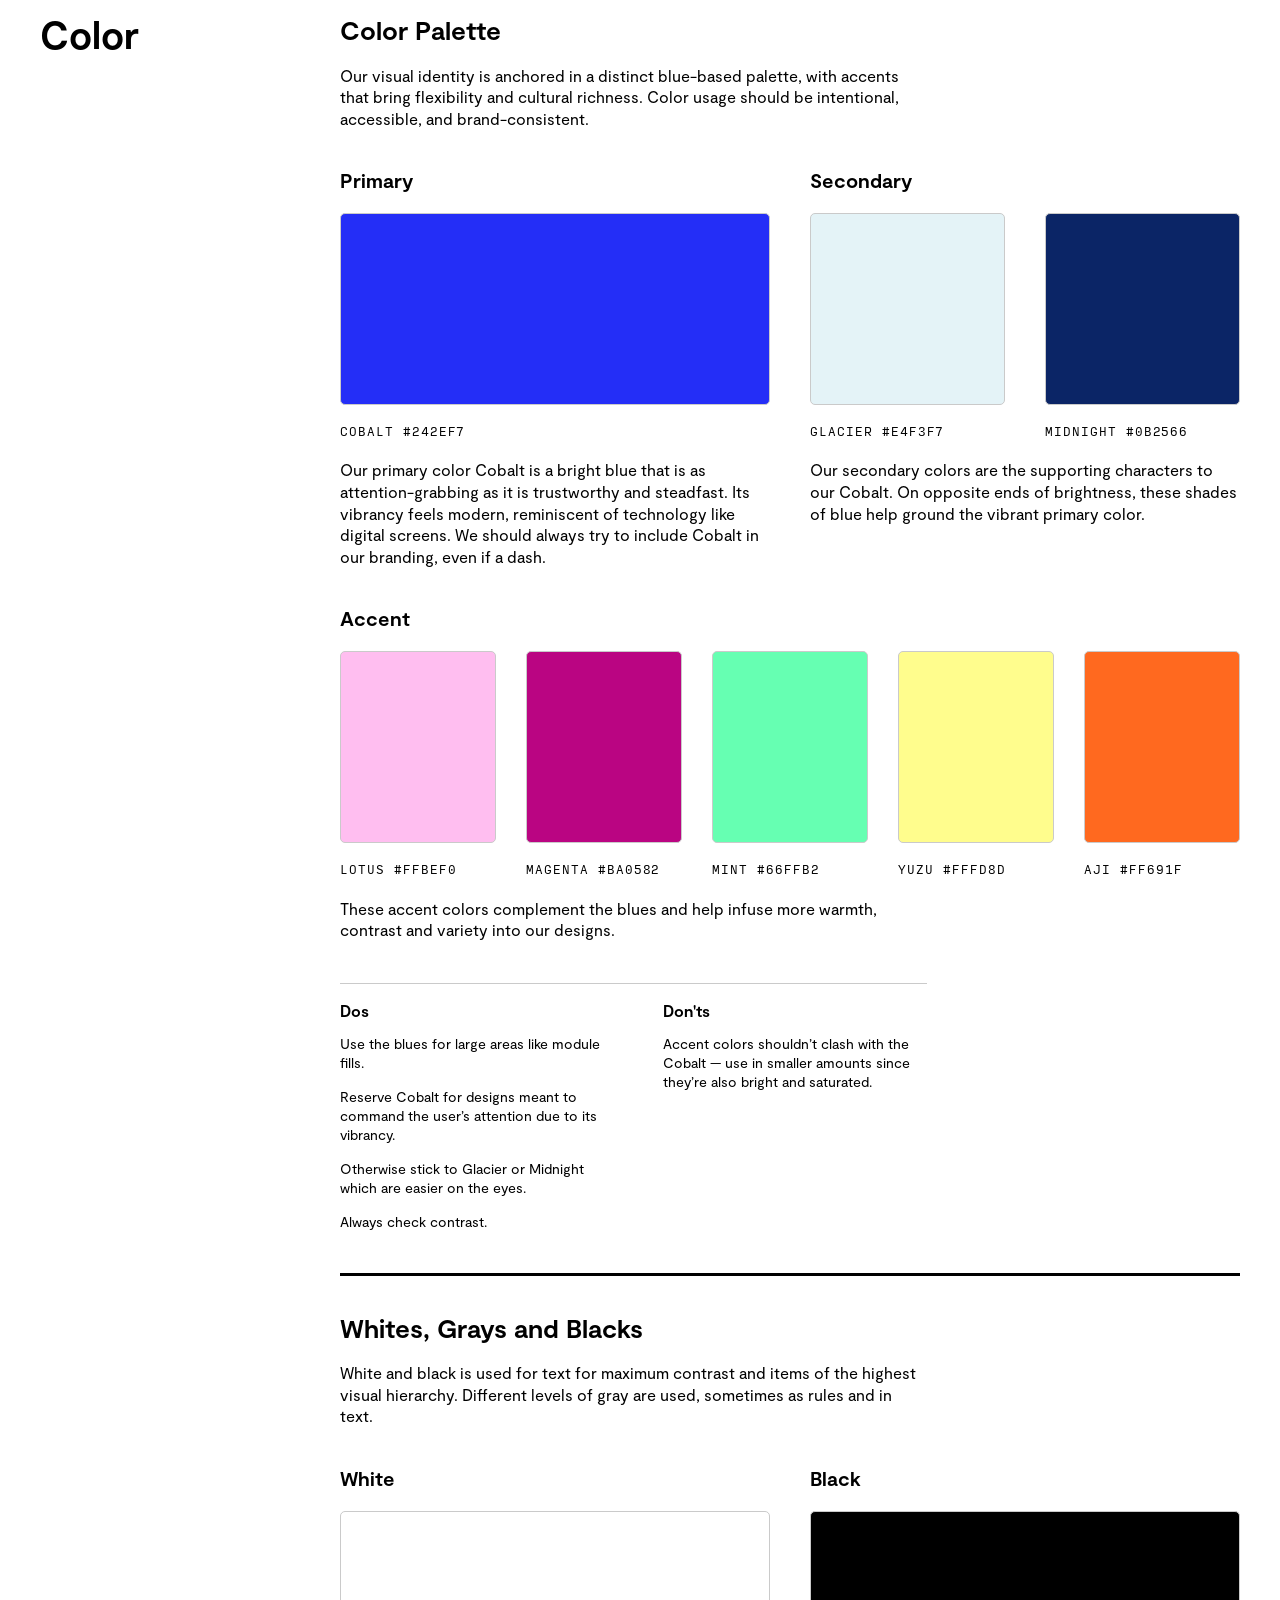
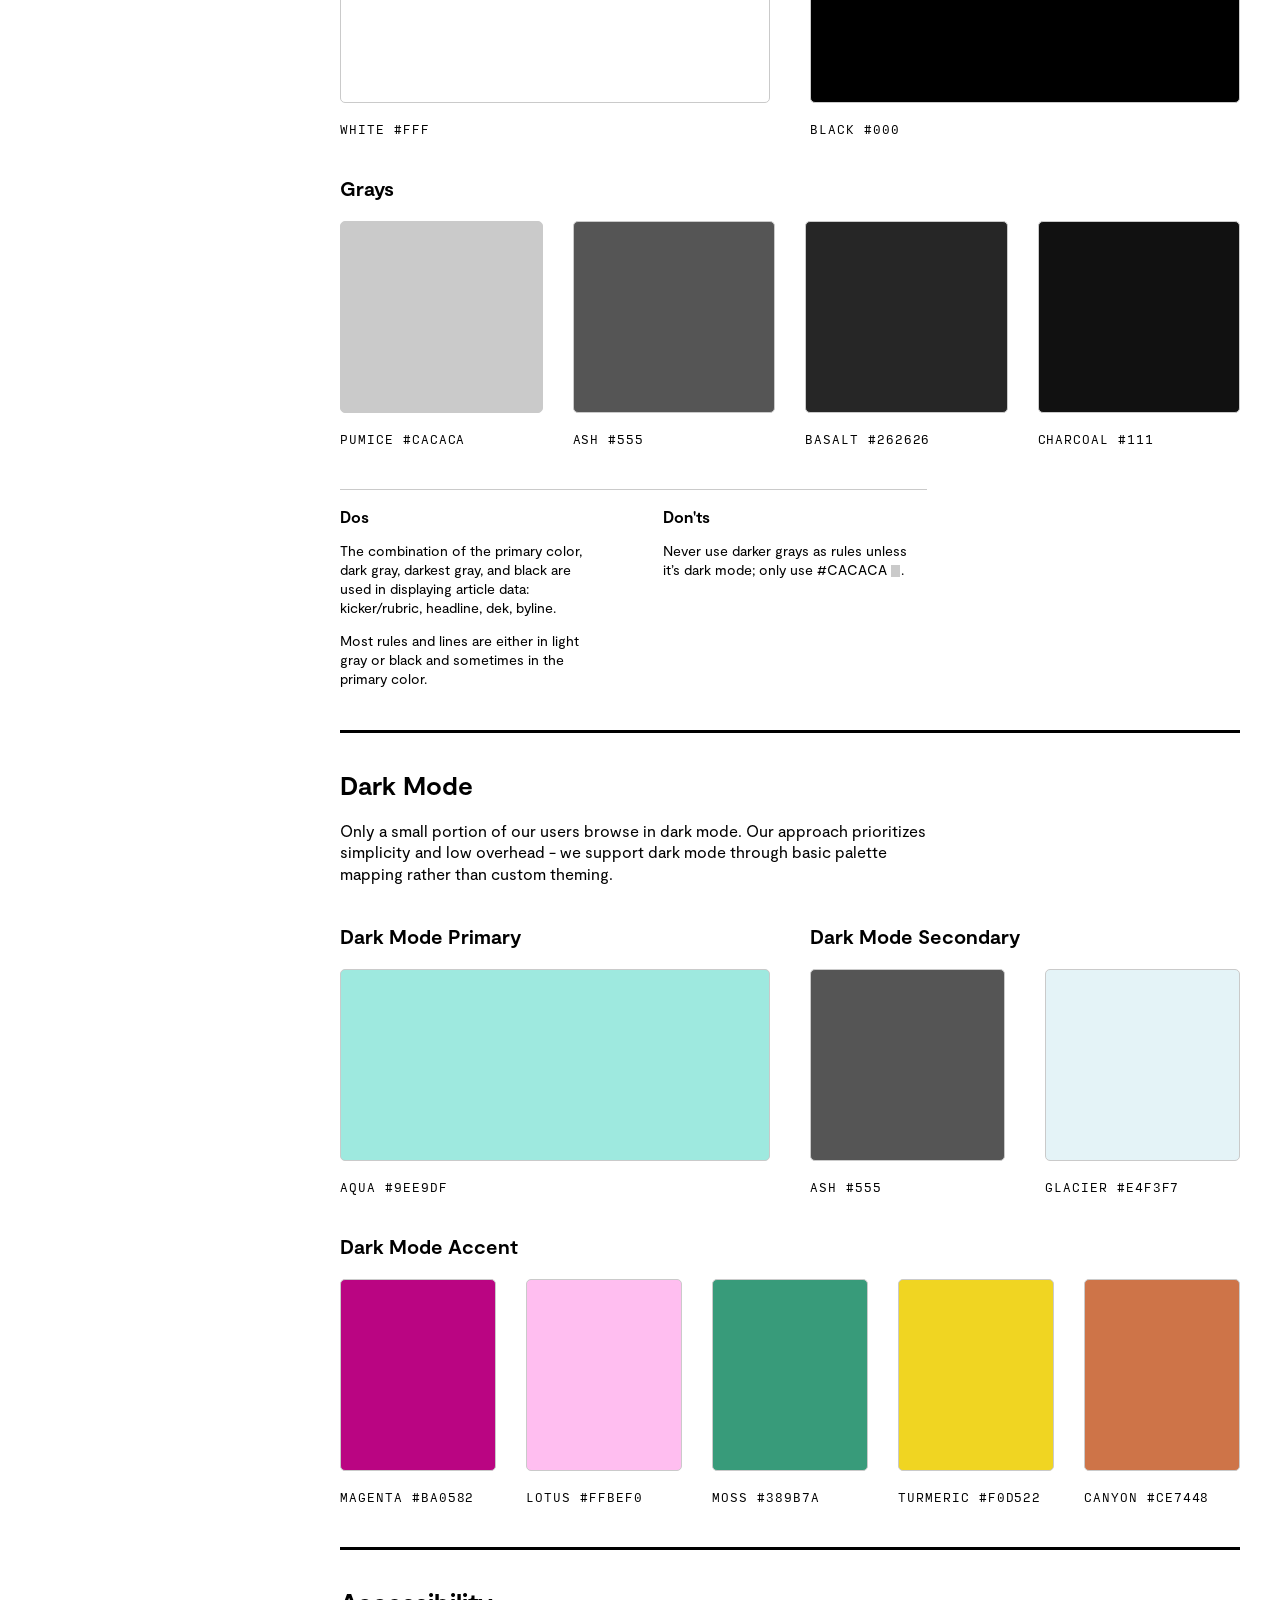
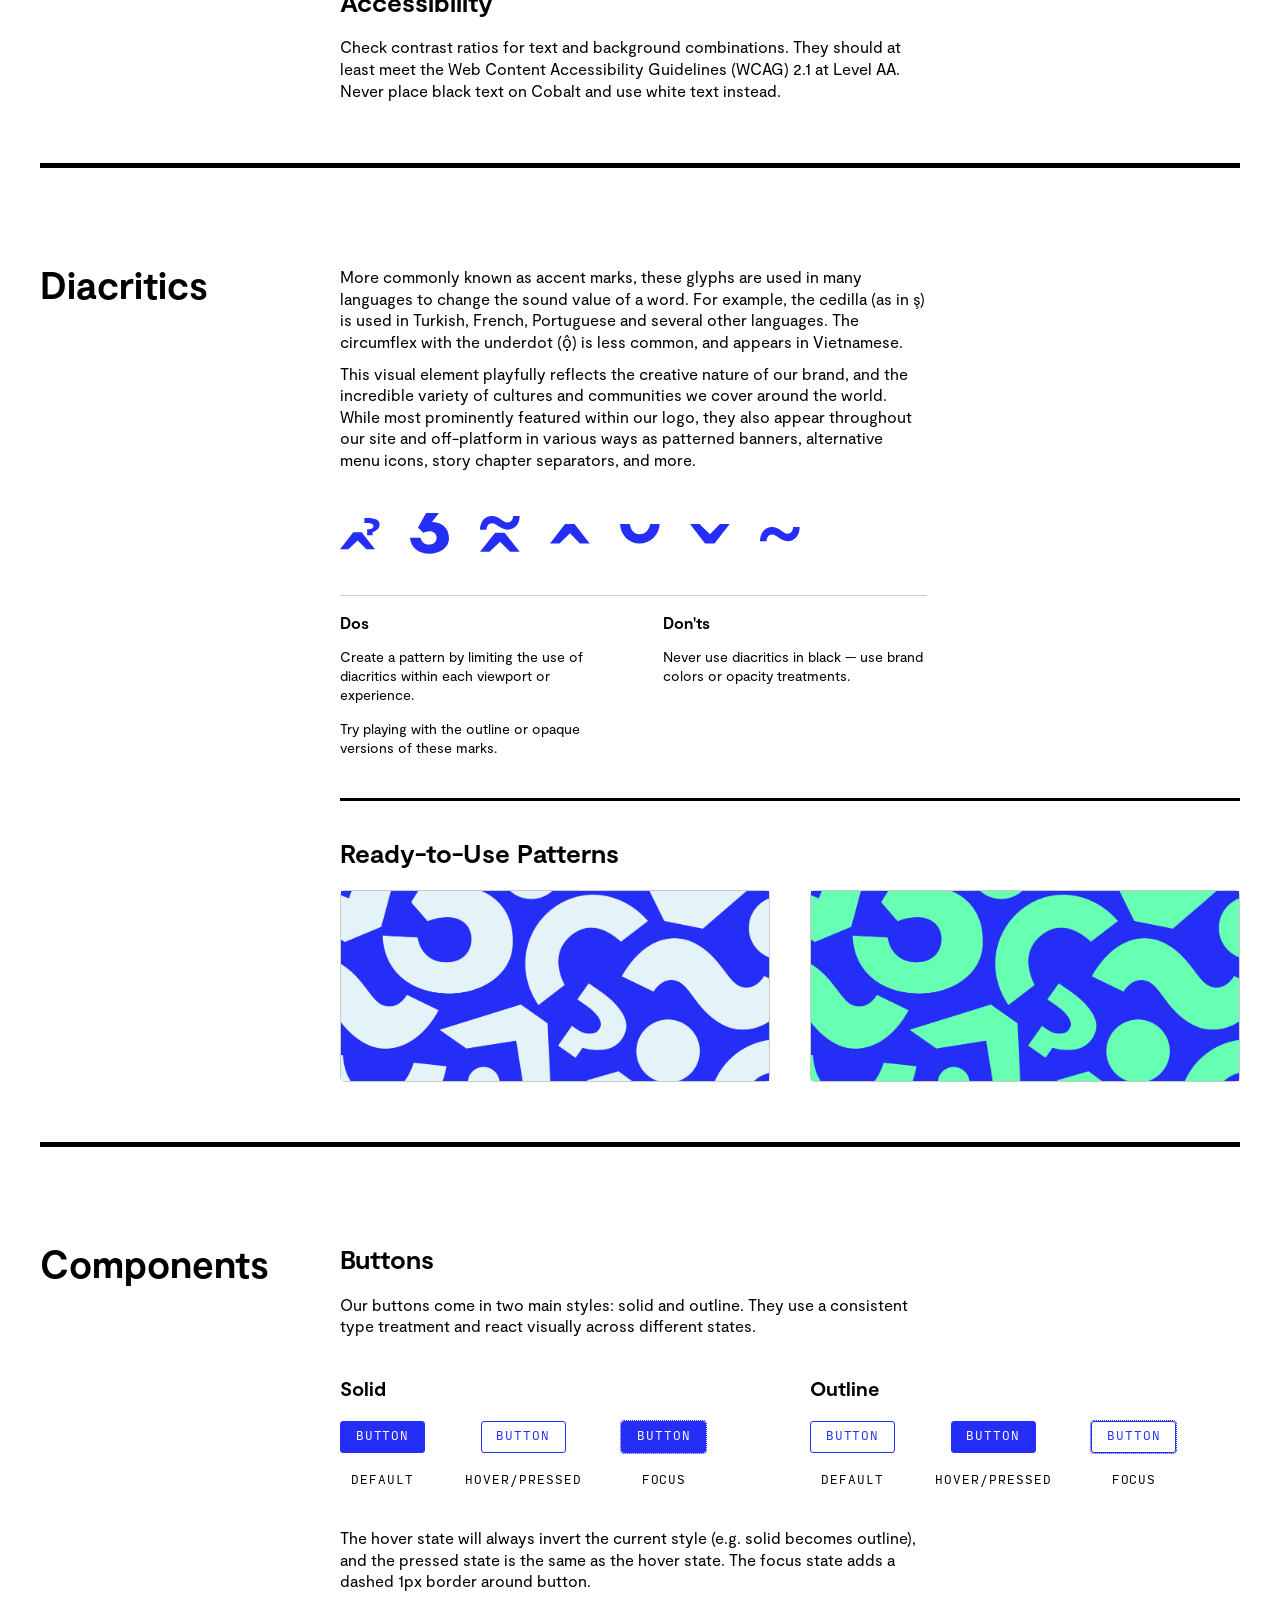
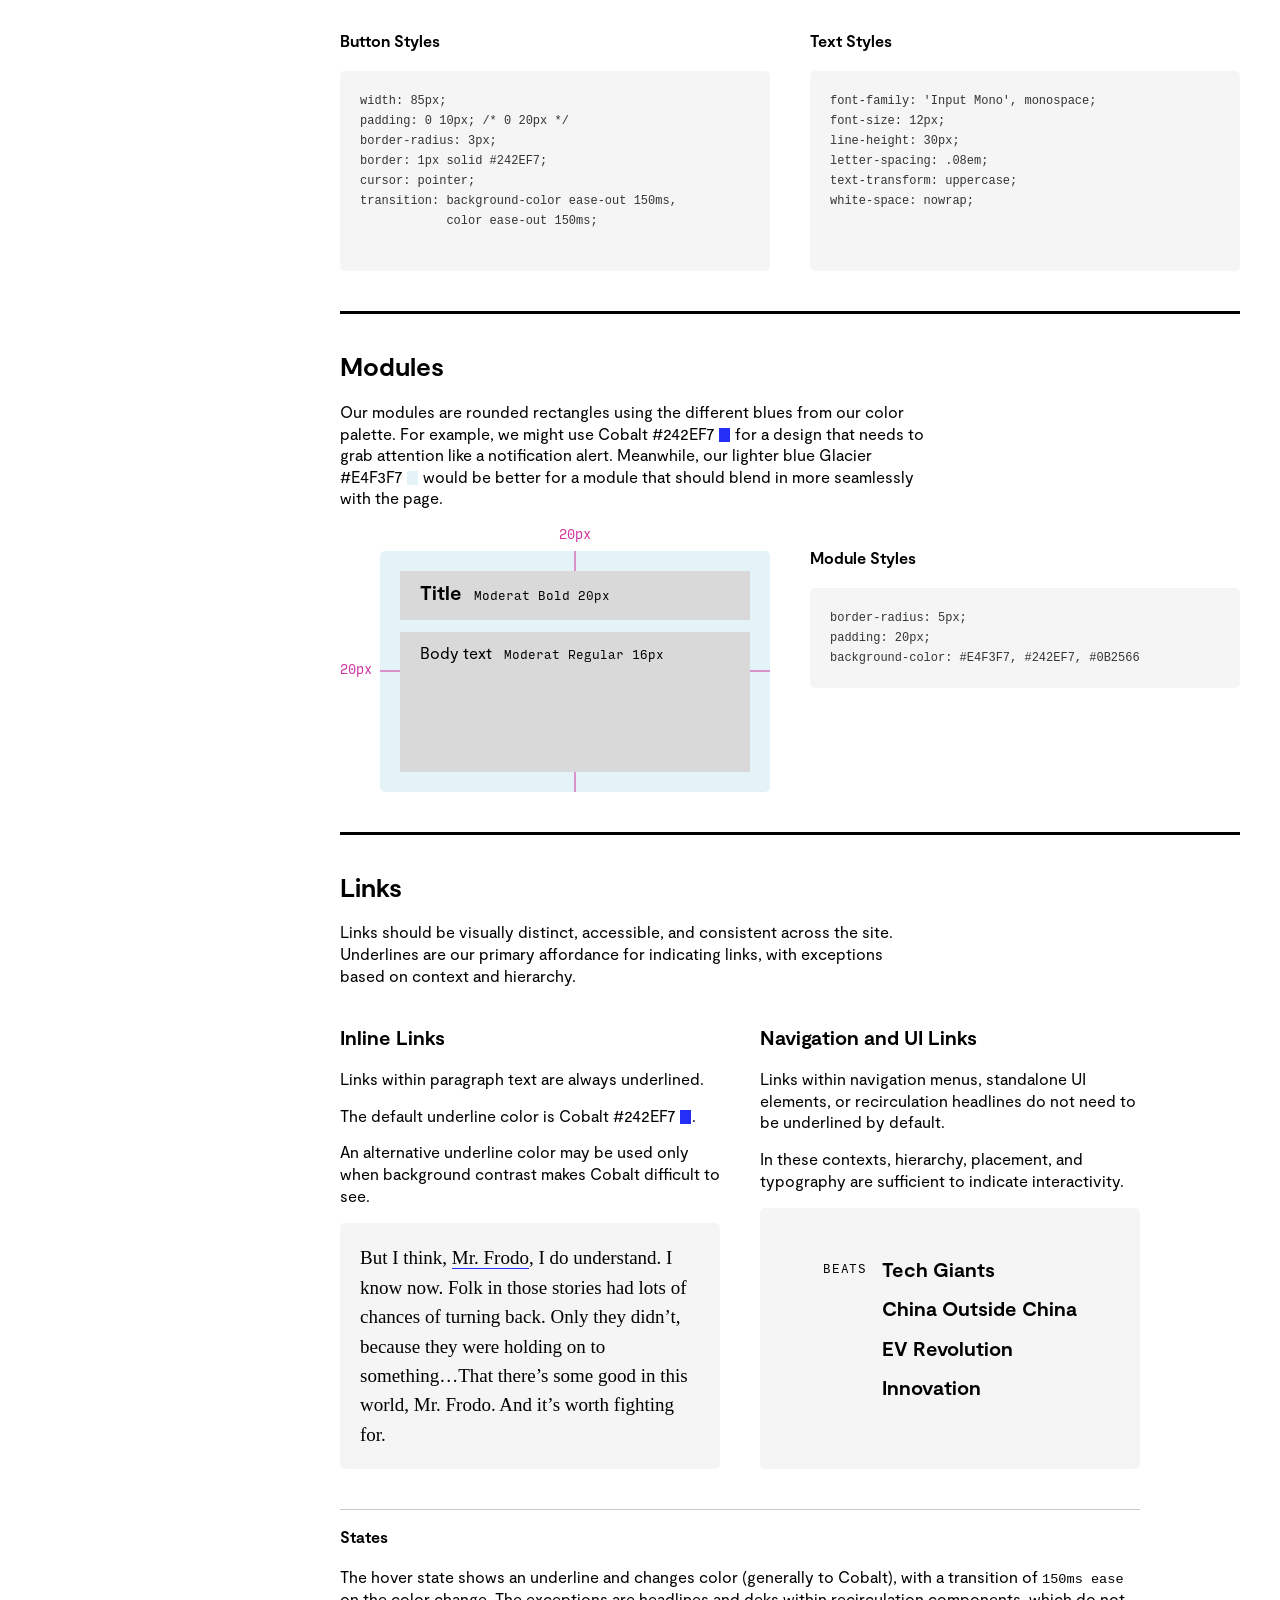
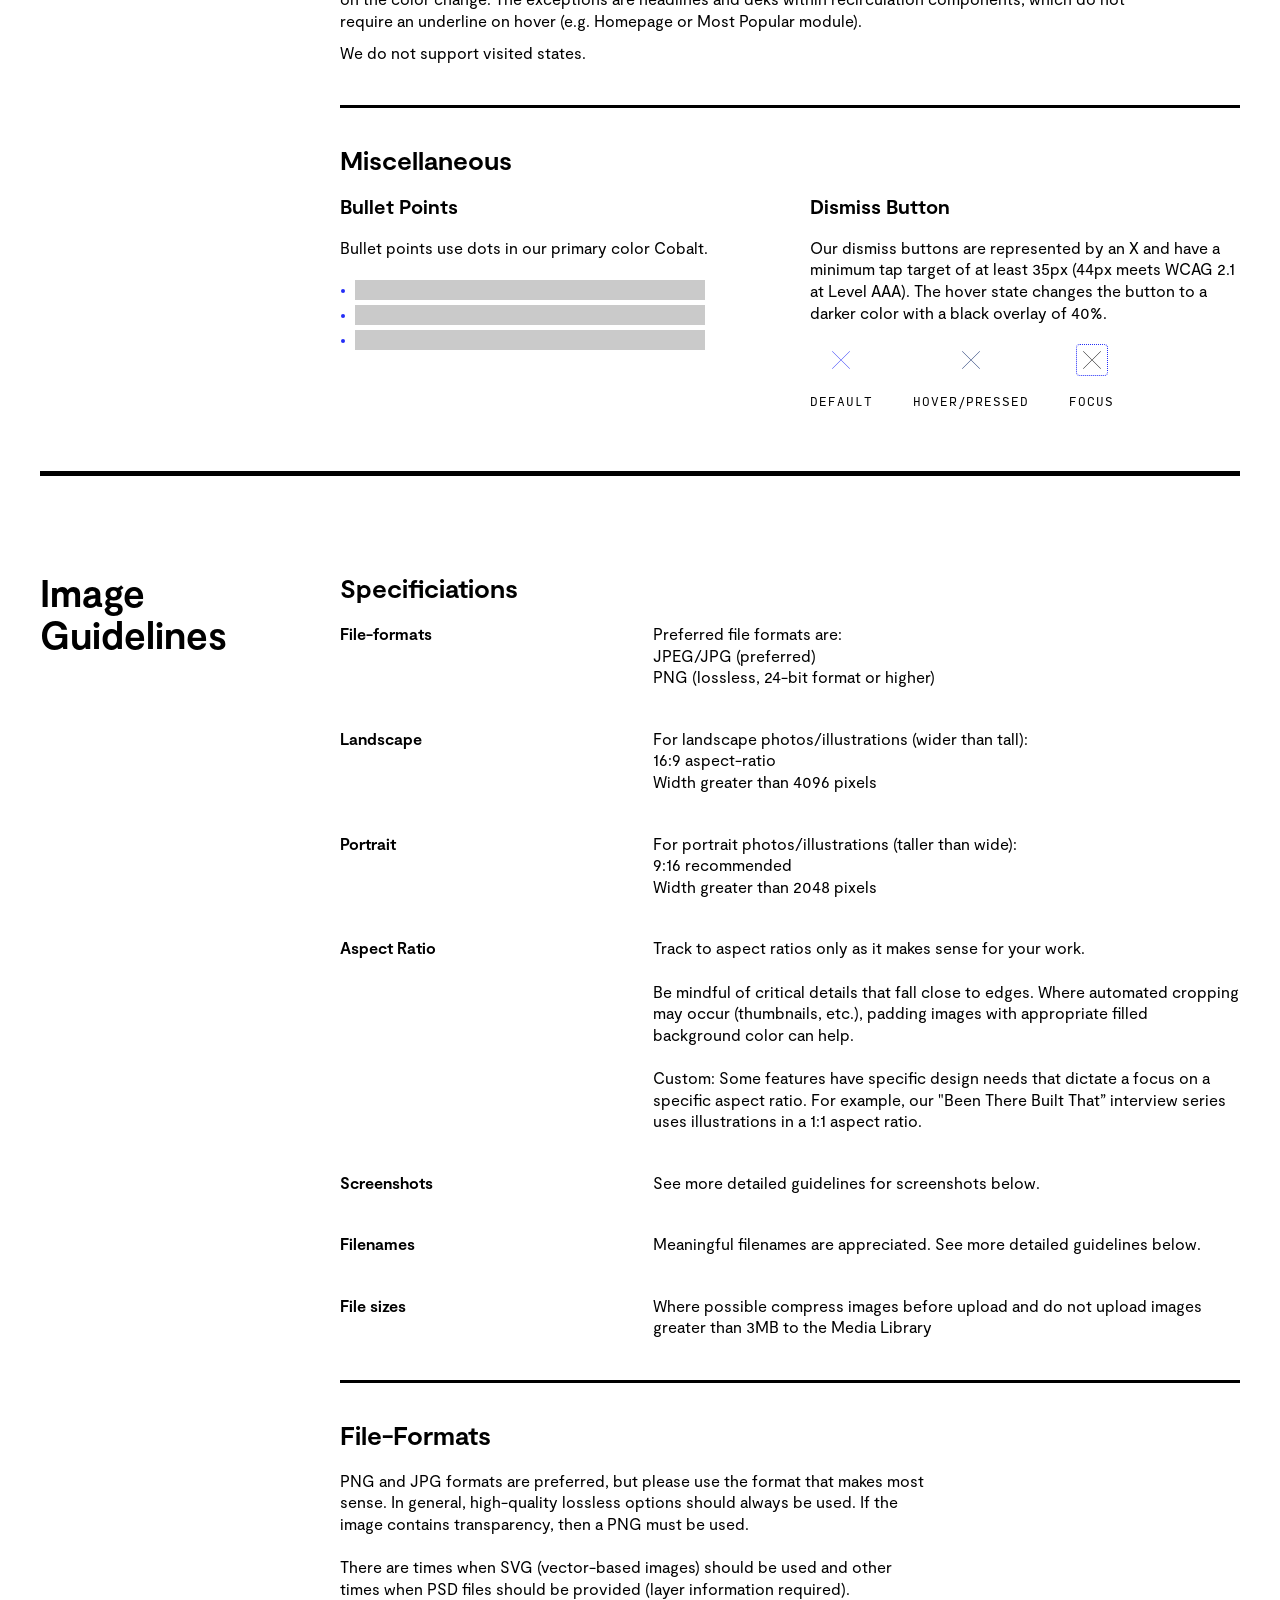
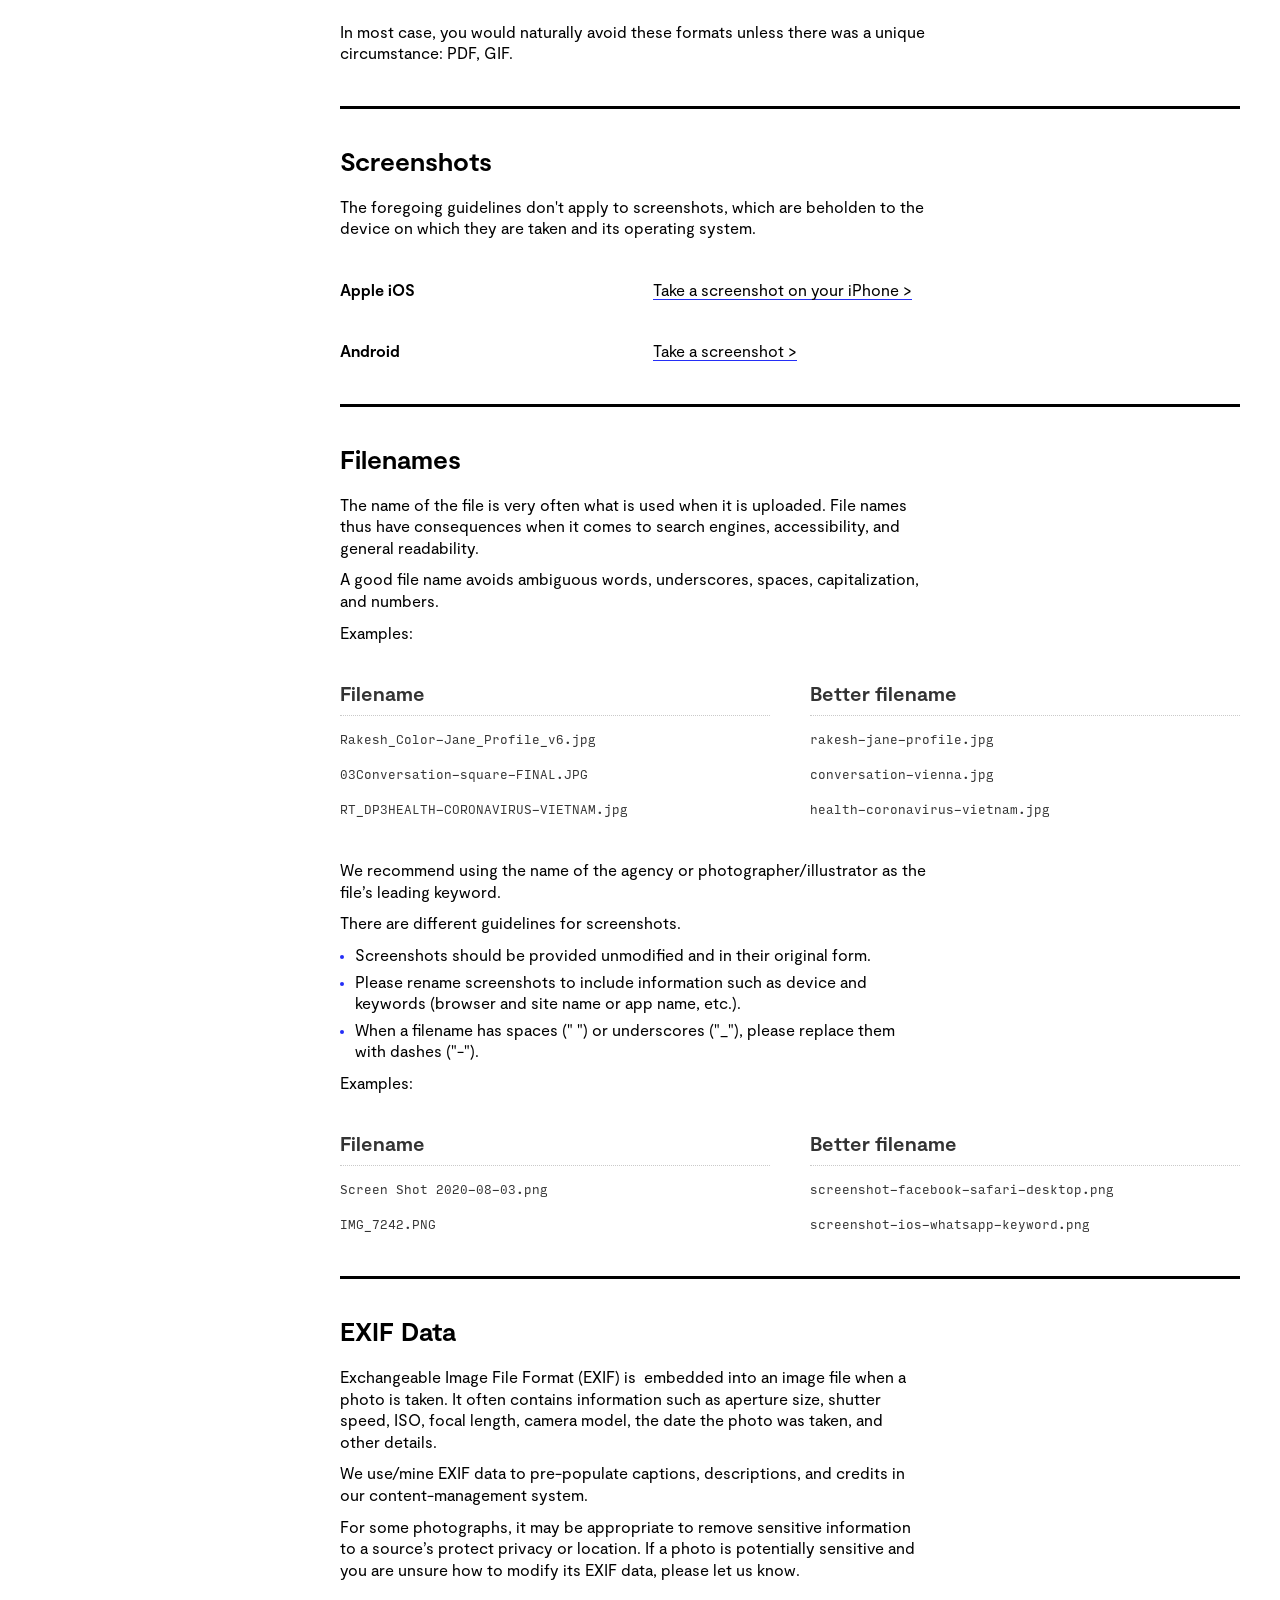
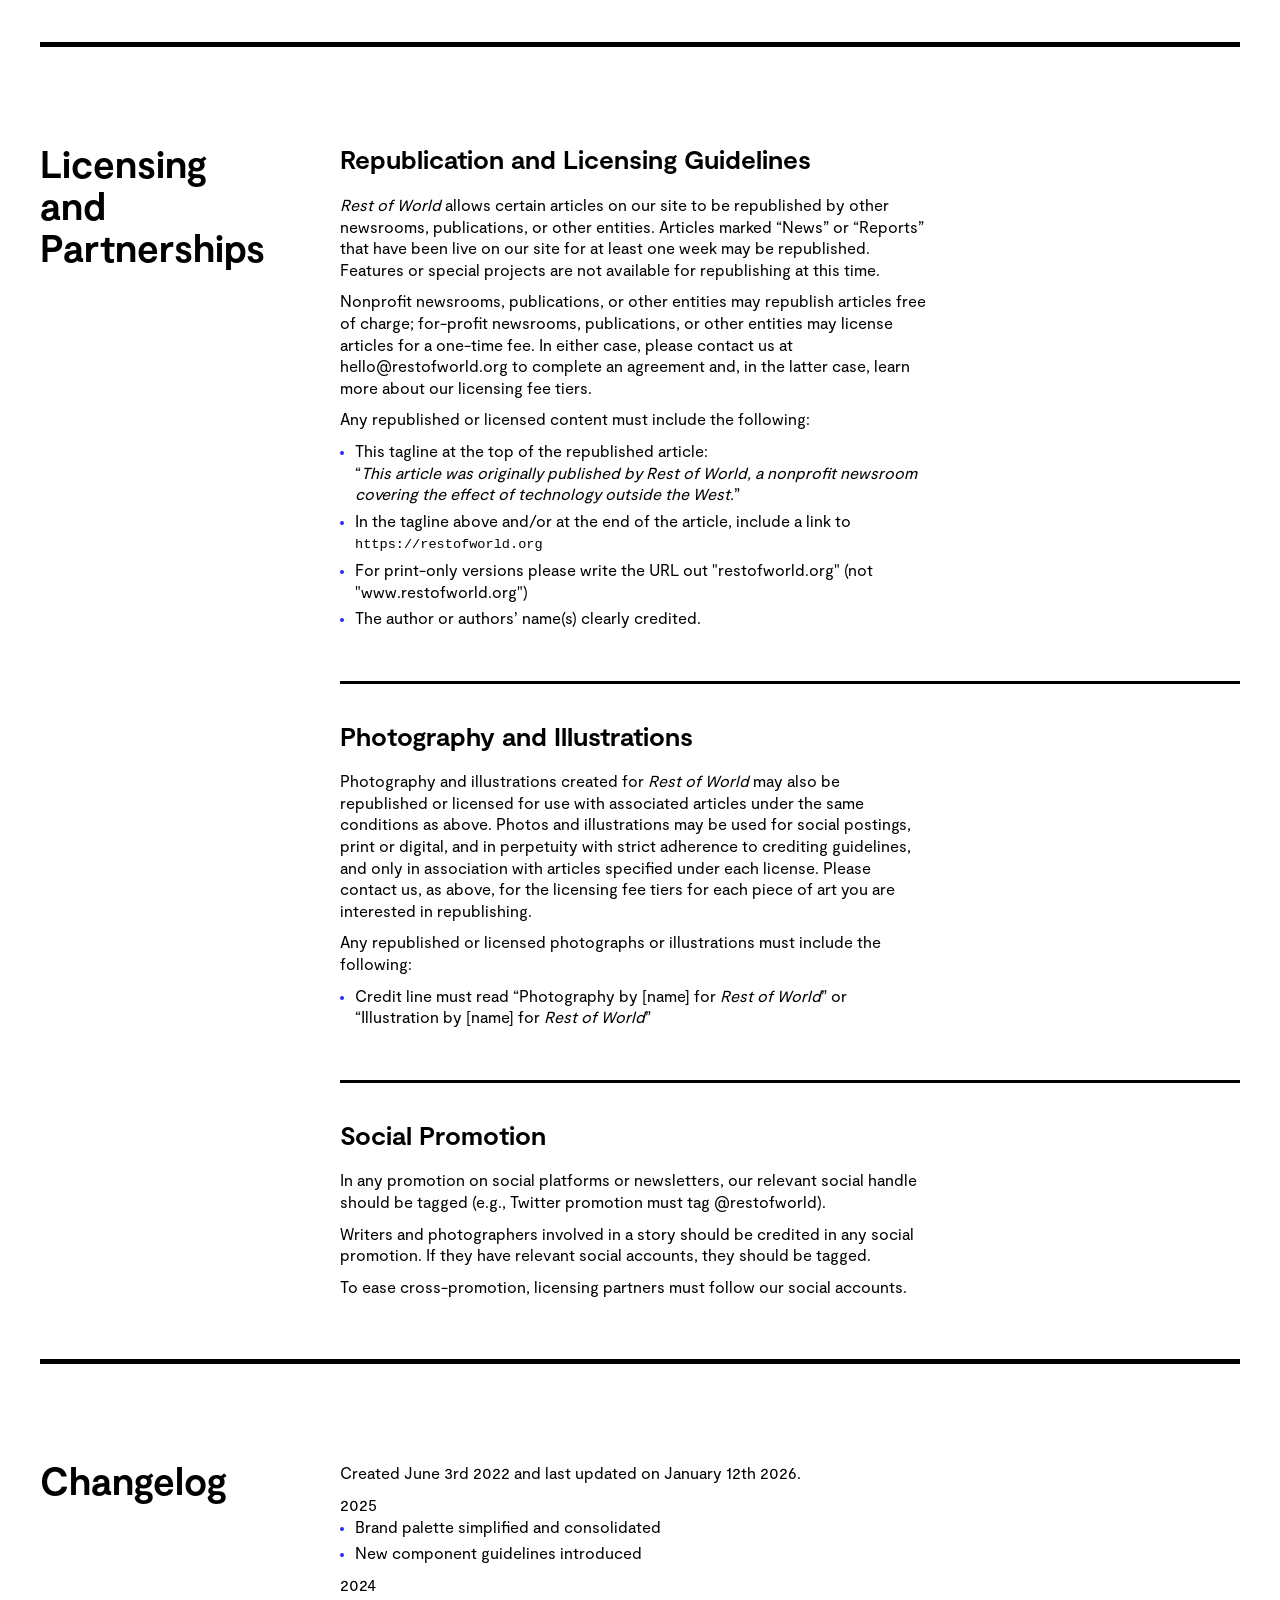
==== commit d7b4bda2: "links section updates" ====
--- a/index.html
+++ b/index.html
@@ -15,7 +15,7 @@
   <meta content="width=device-width, initial-scale=1" name="viewport">
   <link href="css/normalize.css" rel="stylesheet" type="text/css">
   <link href="css/webflow.css" rel="stylesheet" type="text/css">
-  <link href="css/row-style-guide.webflow.css?9" rel="stylesheet" type="text/css">
+  <link href="css/row-style-guide.webflow.css?10" rel="stylesheet" type="text/css">
   <script type="text/javascript">!function(o,c){var n=c.documentElement,t=" w-mod-";n.className+=t+"js",("ontouchstart"in o||o.DocumentTouch&&c instanceof DocumentTouch)&&(n.className+=t+"touch")}(window,document);</script>
   <link rel="shortcut icon" type="image/png" href="/wp-content/themes/orbis/static-assets/media/favicon-32.png" />
   <link href="/wp-content/themes/orbis/assets/icons/icon-180.png" rel="apple-touch-icon">
@@ -35,7 +35,7 @@
     <div class="div-block-8">
       <div class="div-block-11">
         <div class="div-block-10">
-          <div class="updated-date">Last updated<br>7 January 2026</div>
+          <div class="updated-date">Last updated<br>12 January 2026</div>
           <div id="header-intro-text">Hello and welcome to <span>Rest of World&#x27;s</span> <span>Style Guide</span>.<br></div>
         </div>
         <div id="header-intro-paragraph" class="div-block-10">
@@ -315,18 +315,18 @@
                 <div class="body body--2">These accent colors complement the blues and help infuse more warmth, contrast and variety into our designs.</div>
               </div>
             </div>
-            <div class="w-layout-grid do-s-and-don-ts-grid">
-              <div class="dos-and-donts addtl-info body--2">
-                <div class="do-s colorpalettedos">
-                  <div class="dos-donts-heading">Dos</div>
-                  <div class="list_item">Use the blues for large areas like module fills.</div>
-                  <div class="list_item">Reserve Cobalt for designs meant to command the user’s attention due to its vibrancy.</div>
-                  <div class="list_item">Otherwise stick to Glacier or Midnight which are easier on the eyes.</div>
-                  <div class="list_item">Always check contrast.</div>
-                </div>
-                <div class="don-ts colorpalettedonts">
-                  <div class="dos-donts-heading">Don&#x27;ts</div>
-                  <div class="list_item">Accent colors shouldn’t clash with the Cobalt —  use in smaller amounts since they’re also bright and saturated.</div>
+            <div class="w-layout-grid addtl-info-container">
+              <div class="addtl-info body--2">
+                <div class="addtl-info-col-1">
+                  <div class="addtl-info-heading">Dos</div>
+                  <div class="list-item">Use the blues for large areas like module fills.</div>
+                  <div class="list-item">Reserve Cobalt for designs meant to command the user’s attention due to its vibrancy.</div>
+                  <div class="list-item">Otherwise stick to Glacier or Midnight which are easier on the eyes.</div>
+                  <div class="list-item">Always check contrast.</div>
+                </div>
+                <div class="addtl-info-col-2">
+                  <div class="addtl-info-heading">Don&#x27;ts</div>
+                  <div class="list-item">Accent colors shouldn’t clash with the Cobalt —  use in smaller amounts since they’re also bright and saturated.</div>
                 </div>
               </div>
             </div>
@@ -389,16 +389,16 @@
                 </div>
               </div>
             </div>
-            <div class="w-layout-grid do-s-and-don-ts-grid">
-              <div class="dos-and-donts addtl-info body--2">
-                <div class="do-s colorpalettedos">
-                  <div class="dos-donts-heading">Dos</div>
-                  <div class="list_item">The combination of the primary color, dark gray, darkest gray, and black are used in displaying article data: kicker/rubric, headline, dek, byline.</div>
-                  <div class="list_item">Most rules and lines are either in light gray or black and sometimes in the primary color.</div>
-                </div>
-                <div class="don-ts colorpalettedonts">
-                  <div class="dos-donts-heading">Don&#x27;ts</div>
-                  <div class="list_item">Never use darker grays as rules unless it’s dark mode; only use #CACACA.</div>
+            <div class="w-layout-grid addtl-info-container">
+              <div class="addtl-info body--2">
+                <div class="addtl-info-col-1">
+                  <div class="addtl-info-heading">Dos</div>
+                  <div class="list-item">The combination of the primary color, dark gray, darkest gray, and black are used in displaying article data: kicker/rubric, headline, dek, byline.</div>
+                  <div class="list-item">Most rules and lines are either in light gray or black and sometimes in the primary color.</div>
+                </div>
+                <div class="addtl-info-col-2">
+                  <div class="addtl-info-heading">Don&#x27;ts</div>
+                  <div class="list-item">Never use darker grays as rules unless it’s dark mode; only use #CACACA.</div>
                 </div>
               </div>
             </div>
@@ -513,16 +513,16 @@
               <div class="individualdiacriticdiv"><img src="images/diacritic-breve.svg?1" loading="lazy" alt=""></div>
               <div class="individualdiacriticdiv"><img src="images/diacritic-tilde.svg?1" loading="lazy" alt=""></div>
             </div>
-            <div class="w-layout-grid do-s-and-don-ts-grid">
-              <div class="dos-and-donts addtl-info body--2">
-                <div class="do-s">
-                  <div class="dos-donts-heading">Dos</div>
-                  <div class="list_item">Create a pattern by limiting the use of diacritics within each viewport or experience.</div>
-                  <div class="list_item">Try playing with the outline or opaque versions of these marks.</div>
-                </div>
-                <div class="don-ts">
-                  <div class="dos-donts-heading">Don&#x27;ts</div>
-                  <div class="list_item">Never use diacritics in black — use brand colors or opacity treatments.</div>
+            <div class="w-layout-grid addtl-info-container">
+              <div class="addtl-info body--2">
+                <div class="addtl-info-col-1">
+                  <div class="addtl-info-heading">Dos</div>
+                  <div class="list-item">Create a pattern by limiting the use of diacritics within each viewport or experience.</div>
+                  <div class="list-item">Try playing with the outline or opaque versions of these marks.</div>
+                </div>
+                <div class="addtl-info-col-2">
+                  <div class="addtl-info-heading">Don&#x27;ts</div>
+                  <div class="list-item">Never use diacritics in black — use brand colors or opacity treatments.</div>
                 </div>
               </div>
             </div>
@@ -662,10 +662,9 @@
             <div class="body w-layout-grid grid-2 bottom-margin">
               <div class="example-block-section">
                 <div class="_4_heading">Inline Links</div>
-                <ul>
-                  <li>Links within paragraph text are always underlined.</li>
-                  <li>The default underline color is Cobalt #242EF7.</li>
-                  <li>An alternative underline color may be used only when background contrast makes Cobalt difficult to see.</li>
+                <div class="list-item">Links within paragraph text are always underlined.</div>
+                <div class="list-item">The default underline color is Cobalt #242EF7.</div>
+                <div class="list-item">An alternative underline color may be used only when background contrast makes Cobalt difficult to see.</div>
                 </ul>
                 <div class="example-block example-paragraph">
                   But I think, <a href="#">Mr. Frodo</a>, I do understand. I know now. Folk in those stories had lots of chances of turning back. Only they didn’t, because they were holding on to something…That there’s some good in this world, Mr. Frodo. And it’s worth fighting for.
@@ -673,31 +672,26 @@
               </div>
               <div class="example-block-section">
                 <div class="_4_heading">Navigation and UI Links</div>
-                <ul>
-                  <li>Links within navigation menus, standalone UI elements, or recirculation headlines do not need to be underlined by default.</li>
-                  <li>In these contexts, hierarchy, placement, and typography are sufficient to indicate interactivity.</li>
+                <div class="list-item">Links within navigation menus, standalone UI elements, or recirculation headlines do not need to be underlined by default.</div>
+                <div class="list-item">In these contexts, hierarchy, placement, and typography are sufficient to indicate interactivity.</div>
                 </ul>
-                <div class="example-block example-navigation-block">
-                  <span class="input-mono meta">Beats</span>
-                  <div class="example-navigation">
-                    <a href="#">Tech Giants</a>
-                    <a href="#">China Outside China</a>
-                    <a href="#">EV Revolution</a>
-                    <a href="#">Innovation</a>
+                <div class="example-block example-navigation-container">
+                  <div class="example-navigation-block">
+                    <span class="input-mono meta">Beats</span>
+                    <div class="example-navigation">
+                      <a href="#">Tech Giants</a>
+                      <a href="#">China Outside China</a>
+                      <a href="#">EV Revolution</a>
+                      <a href="#">Innovation</a>
+                    </div>
                   </div>
                 </div>
               </div>
             </div>
             <div class="body addtl-info">
-              <div class="_5_heading">Hover and Active States</div>
-              <div class="body body--2">
-                On hover, links should:
-                <ul>
-                  <li>show an underline</li>
-                  <li>change color (default hover color is Cobalt)</li>
-                  <li>apply a transition of <code>150ms ease</code> to the color change</li>
-                </ul>
-                <p>Exception: headlines and deks within recirculation components do not require an underline (e.g. Homepage or Most Popular module).</p>
+              <div class="_5_heading">States</div>
+              <div class="body body--2">
+                <p>The hover state shows an underline and changes color (generally to Cobalt), with a transition of <code>150ms ease</code> on the color change. The exceptions are headlines and deks within recirculation components, which do not require an underline on hover (e.g. Homepage or Most Popular module).</p>
                 <p>We do not support visited states.</p>
               </div>
             </div>
@@ -926,7 +920,7 @@
           <div class="description">
             <div class="subsection_body">
               <div class="body body--2">
-                <p>Created June 3rd 2022 and last updated on January 7th 2026.</p>
+                <p>Created June 3rd 2022 and last updated on January 12th 2026.</p>
                 2025
                 <ul>
                   <li>Brand palette simplified and consolidated</li>
@@ -962,7 +956,7 @@
 document.addEventListener('DOMContentLoaded', () => {
 	function highlightHexColors() {
 		const regex = /(\(#([0-9a-fA-F]{6})\)|#([0-9a-fA-F]{6}))/g;
-		document.querySelectorAll('div.category div.body, div.category div.list_item, div.category p').forEach(div => {
+		document.querySelectorAll('div.category div.body, div.category div.list-item, div.category p').forEach(div => {
 			div.innerHTML = div.innerHTML.replace(regex, (match, _, hex1, hex2) => {
 				const hex = hex1 || hex2;
 				const span = `<span class="hex-color" style="background-color: #${hex}"></span>`;
--- a/css/row-style-guide.webflow.css
+++ b/css/row-style-guide.webflow.css
@@ -467,9 +467,14 @@
   letter-spacing: 0%;
 }
 
+.example-navigation-container {
+  display: flex;
+  align-items: center;
+  justify-content: center;
+}
+
 .example-navigation-block {
   display: flex;
-  justify-content: center;
   gap: 15px;
 }
 
@@ -477,12 +482,13 @@
   display: flex;
   flex-direction: column;
   align-items: flex-start;
+  justify-content: center;
 }
 
 .example-navigation a {
   display: block;
   font-weight: bold;
-  font-size: 16px;
+  font-size: 20px;
   line-height: 1.18;
   margin-bottom: 15px;
 }
@@ -784,7 +790,7 @@
   margin-bottom: 0;
 }
 
-.do-s-and-don-ts-grid {
+.addtl-info-container {
   padding-bottom: 0px;
   grid-column-gap: 40px;
   grid-row-gap: 40px;
@@ -794,7 +800,7 @@
   grid-template-rows: auto;
 }
 
-.dos-donts-heading {
+.addtl-info-heading {
   padding-bottom: 15px;
   font-family: Moderat, sans-serif;
   color: #000;
@@ -803,6 +809,16 @@
   font-weight: 700;
 }
 
+.addtl-info {
+  display: -ms-grid;
+  display: grid;
+  -ms-grid-columns: 1fr 1fr;
+  grid-template-columns: 1fr 1fr;
+  grid-column-gap: 60px;
+  padding-top: 20px;
+  border-top: 1px solid var(--pumice);
+}
+
 .list {
   margin-left: -40px;
   list-style-type: disc;
@@ -812,49 +828,11 @@
   padding-bottom: 15px;
   font-family: Moderat, sans-serif;
   color: #000;
-  line-height: 1.45em;
-}
-
-.addtl-info {
-  padding-top: 20px;
-  border-top: 1px solid var(--pumice);
-}
-
-.dos-and-donts {
-  display: -webkit-box;
-  display: -webkit-flex;
-  display: -ms-flexbox;
-  display: flex;
-  -webkit-box-orient: horizontal;
-  -webkit-box-direction: normal;
-  -webkit-flex-direction: row;
-  -ms-flex-direction: row;
-  flex-direction: row;
-  -webkit-box-align: start;
-  -webkit-align-items: flex-start;
-  -ms-flex-align: start;
-  align-items: flex-start;
-}
-
-.do-s {
-  width: 50%;
-  margin-right: 40px;
-  padding-right: 20px;
-}
-
-.list_item {
-  padding-bottom: 15px;
-  font-family: Moderat, sans-serif;
-  color: #000;
   line-height: 1.35em;
 }
 
-.list_item:last-child {
+.list-item:last-child {
   padding-bottom: 0;
-}
-
-.don-ts {
-  width: 50%;
 }
 
 .section_div {
@@ -1266,15 +1244,6 @@
     margin-bottom: 60px;
     padding-bottom: 0px;
   }
-
-  .do-s {
-    width: 50%;
-    margin-right: 40px;
-  }
-
-  .don-ts {
-    width: 50%;
-  }
   
   .wordmark-primary {
     -ms-grid-row: span 1;
@@ -1414,22 +1383,14 @@
     padding-right: 0px;
   }
 
-  .do-s-and-don-ts-grid {
+  .addtl-info-container {
     grid-column-gap: 40px;
     -ms-grid-columns: 1fr 1fr;
     grid-template-columns: 1fr 1fr;
   }
 
-  .do-s {
-    width: 50%;
-    margin-right: 0px;
-    padding-right: 40px;
-  }
-
-  .don-ts {
-    width: 50%;
-    margin-left: 0px;
-    padding-right: 40px;
+  .addtl-info {
+    grid-column-gap: 40px;
   }
 
   .typefacegrid {
@@ -1523,7 +1484,7 @@
     grid-template-rows: auto;
   }
 
-  .do-s-and-don-ts-grid {
+  .addtl-info-container {
     grid-auto-flow: row;
     -ms-grid-columns: 1fr;
     grid-template-columns: 1fr;
@@ -1531,24 +1492,12 @@
     grid-template-rows: auto;
   }
 
-  .dos-and-donts {
-    -webkit-box-orient: vertical;
-    -webkit-box-direction: normal;
-    -webkit-flex-direction: column;
-    -ms-flex-direction: column;
-    flex-direction: column;
-  }
-
-  .do-s {
-    width: 100%;
-    margin-right: 0px;
-    padding-right: 0px;
-    padding-bottom: 20px;
-  }
-
-  .don-ts {
-    width: 100%;
-    padding-right: 0px;
+  .addtl-info {
+    display: block;
+  }
+
+  .addtl-info-col-1 {
+    margin-bottom: 20px;
   }
 
   .fontrolegroup {
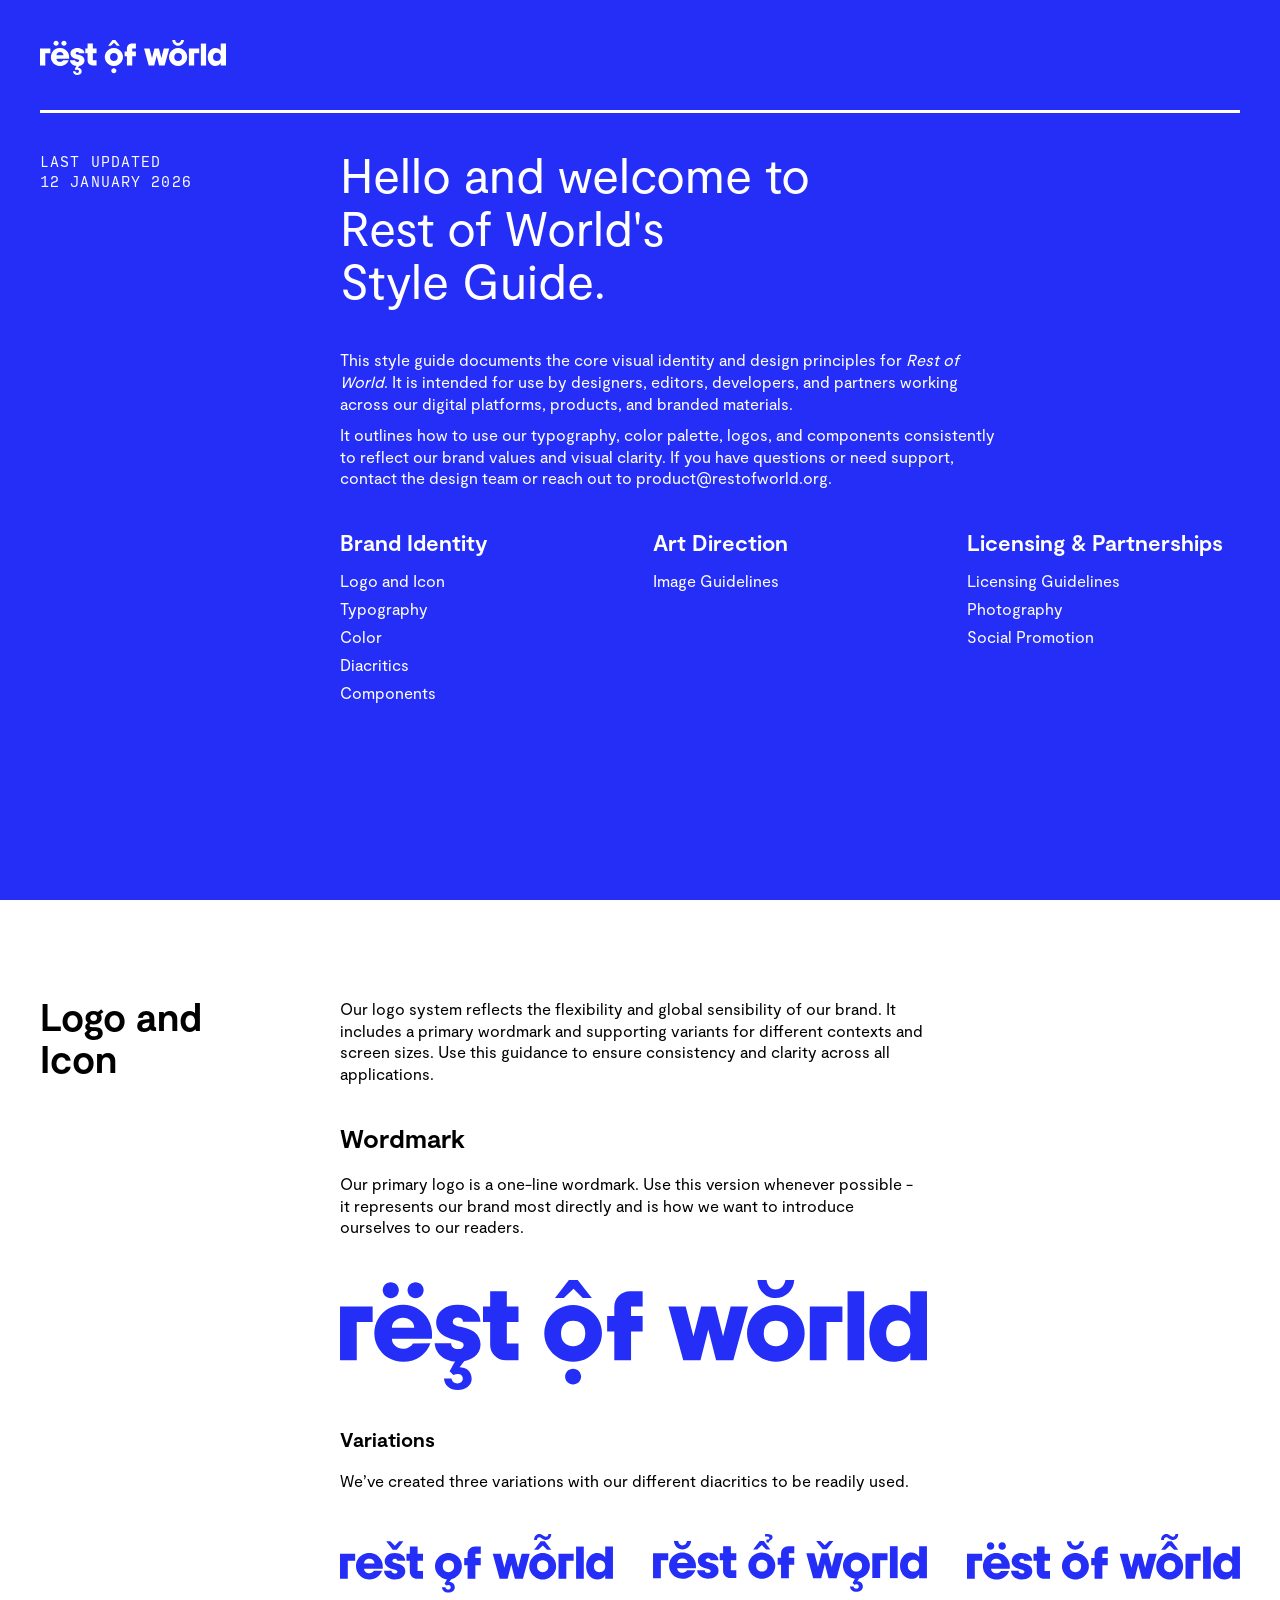
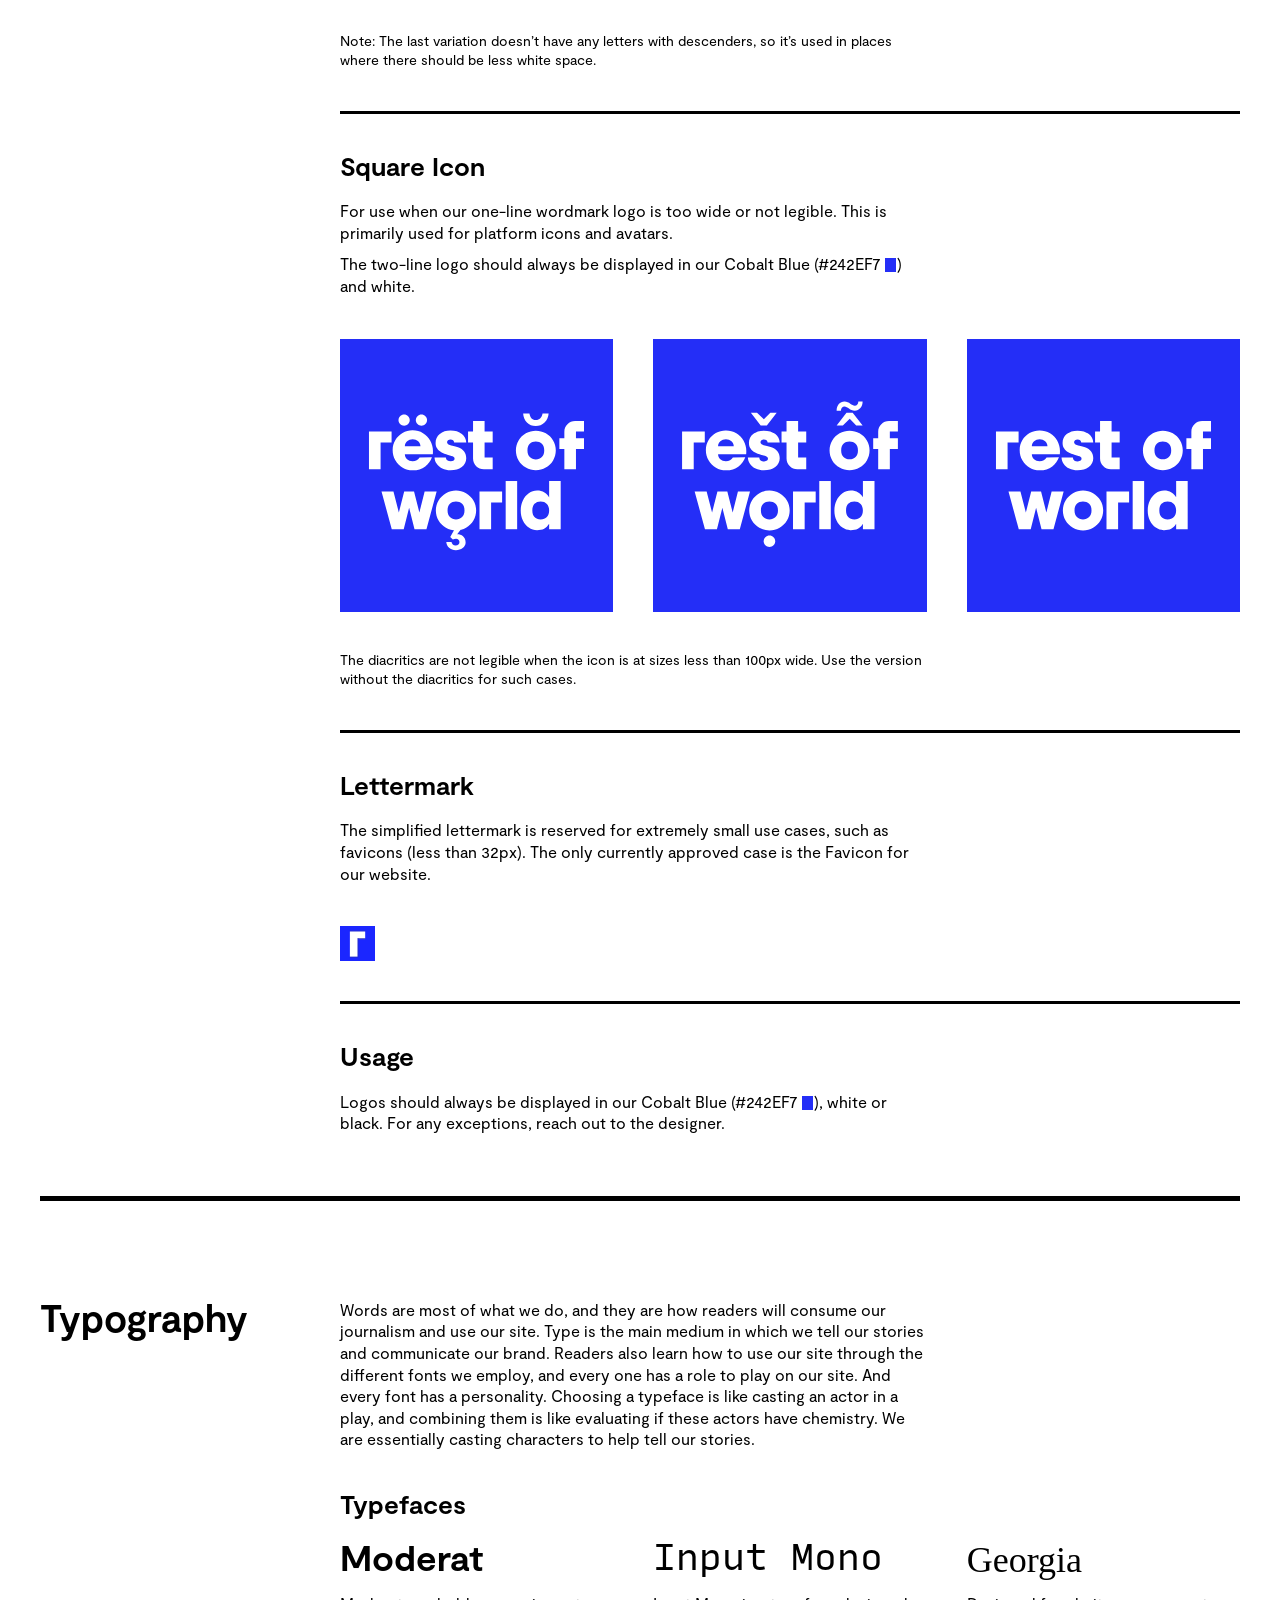
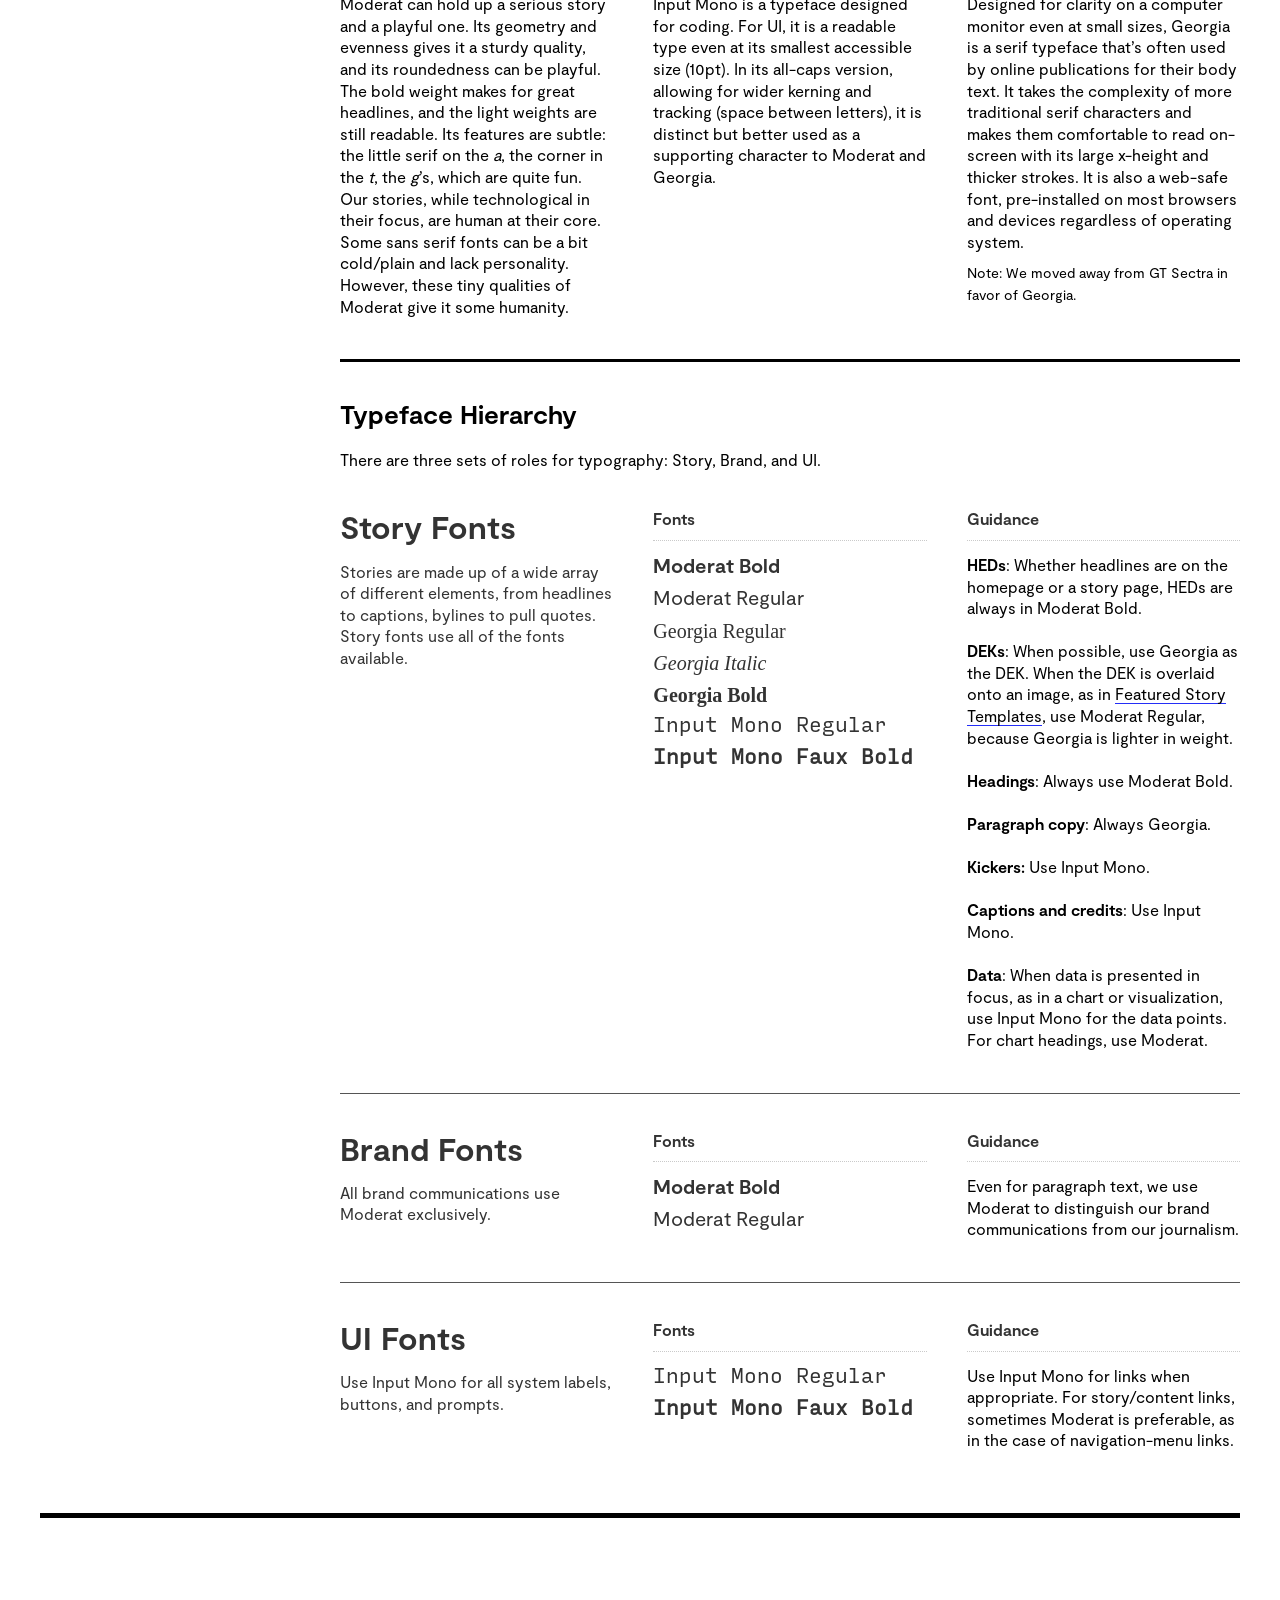
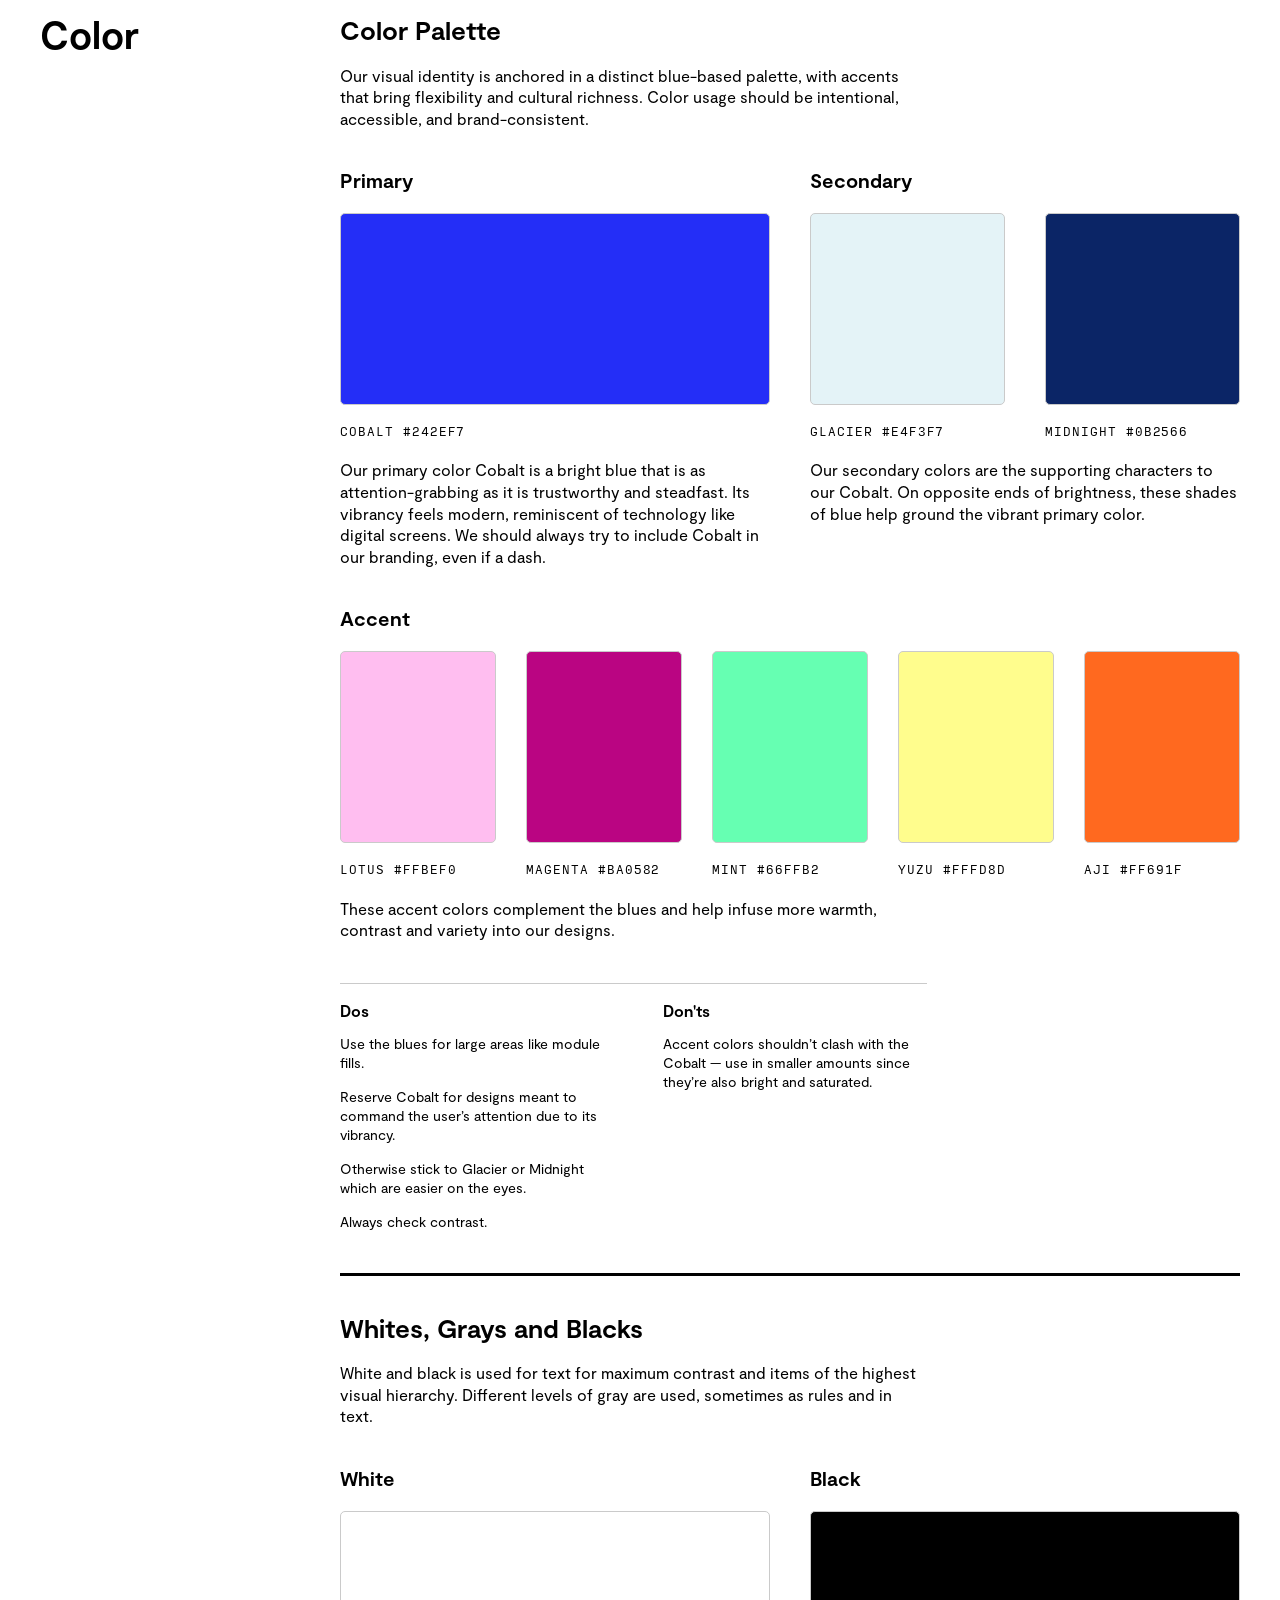
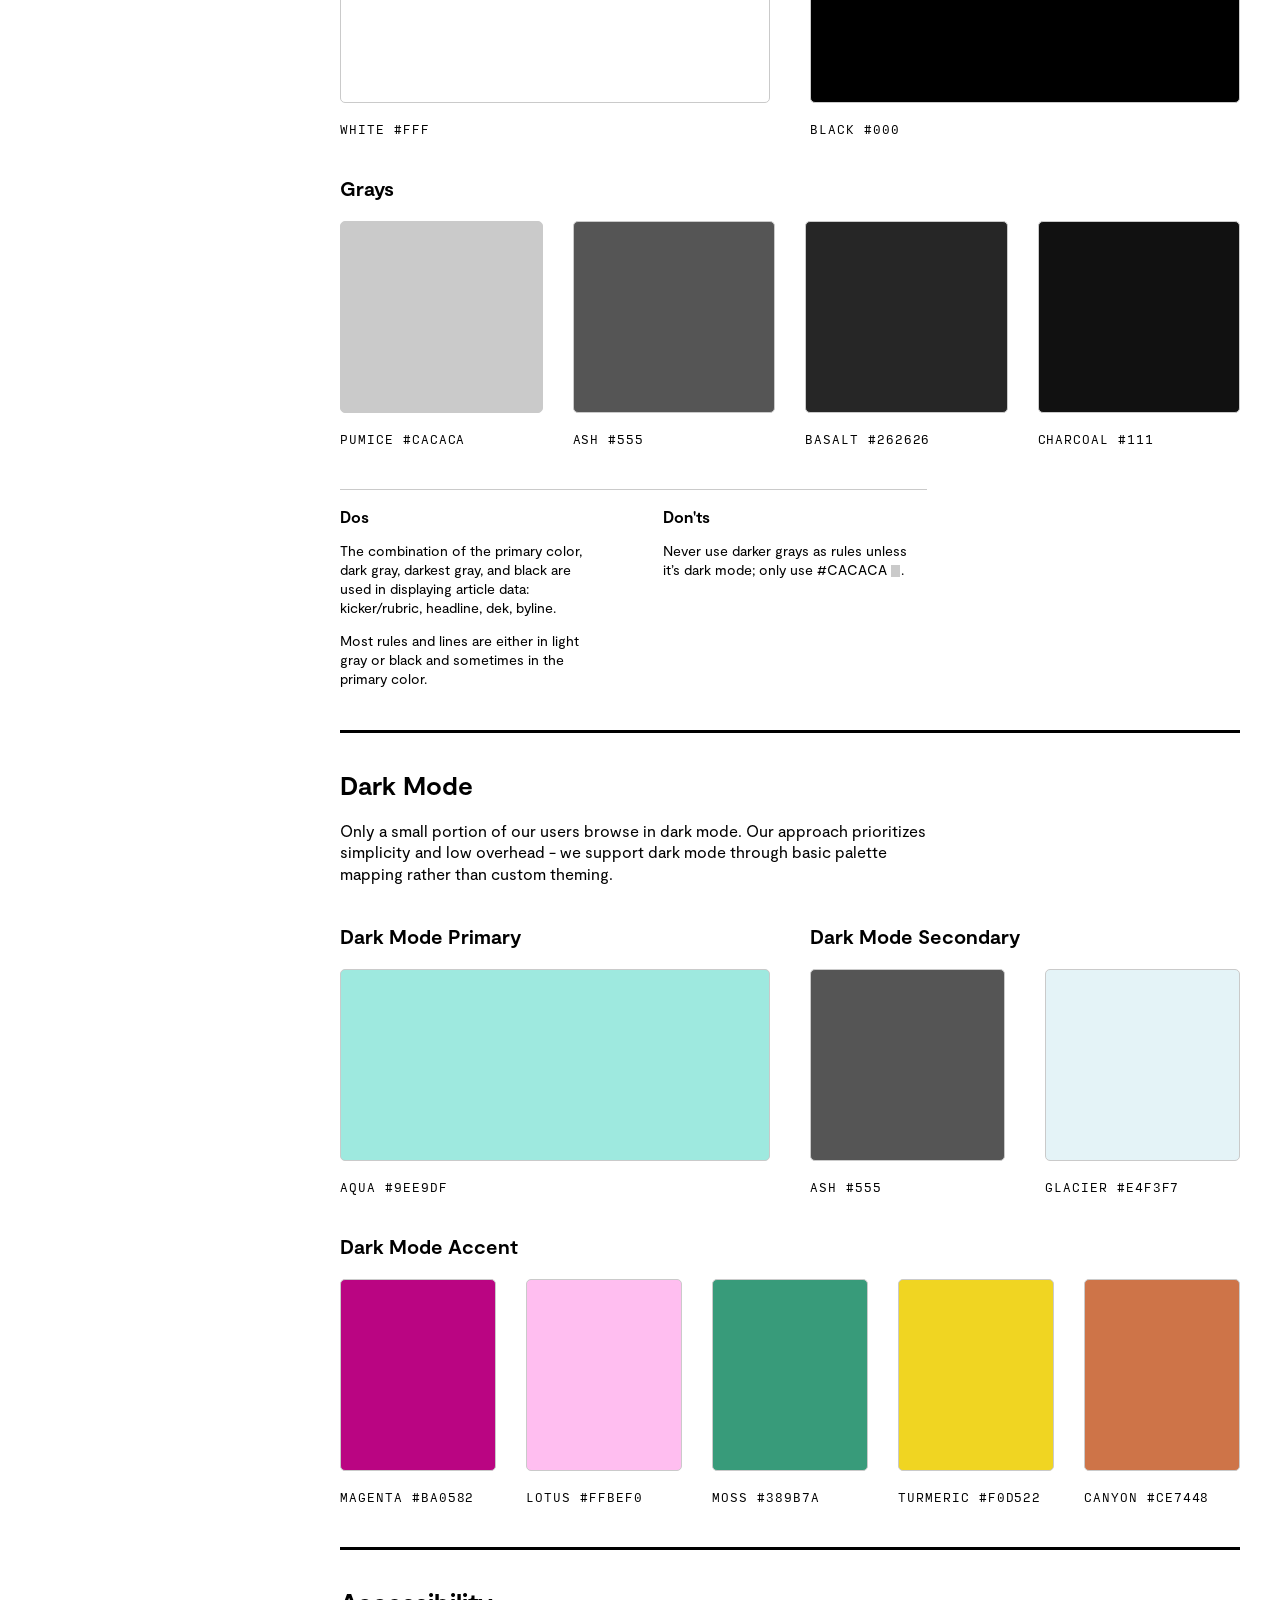
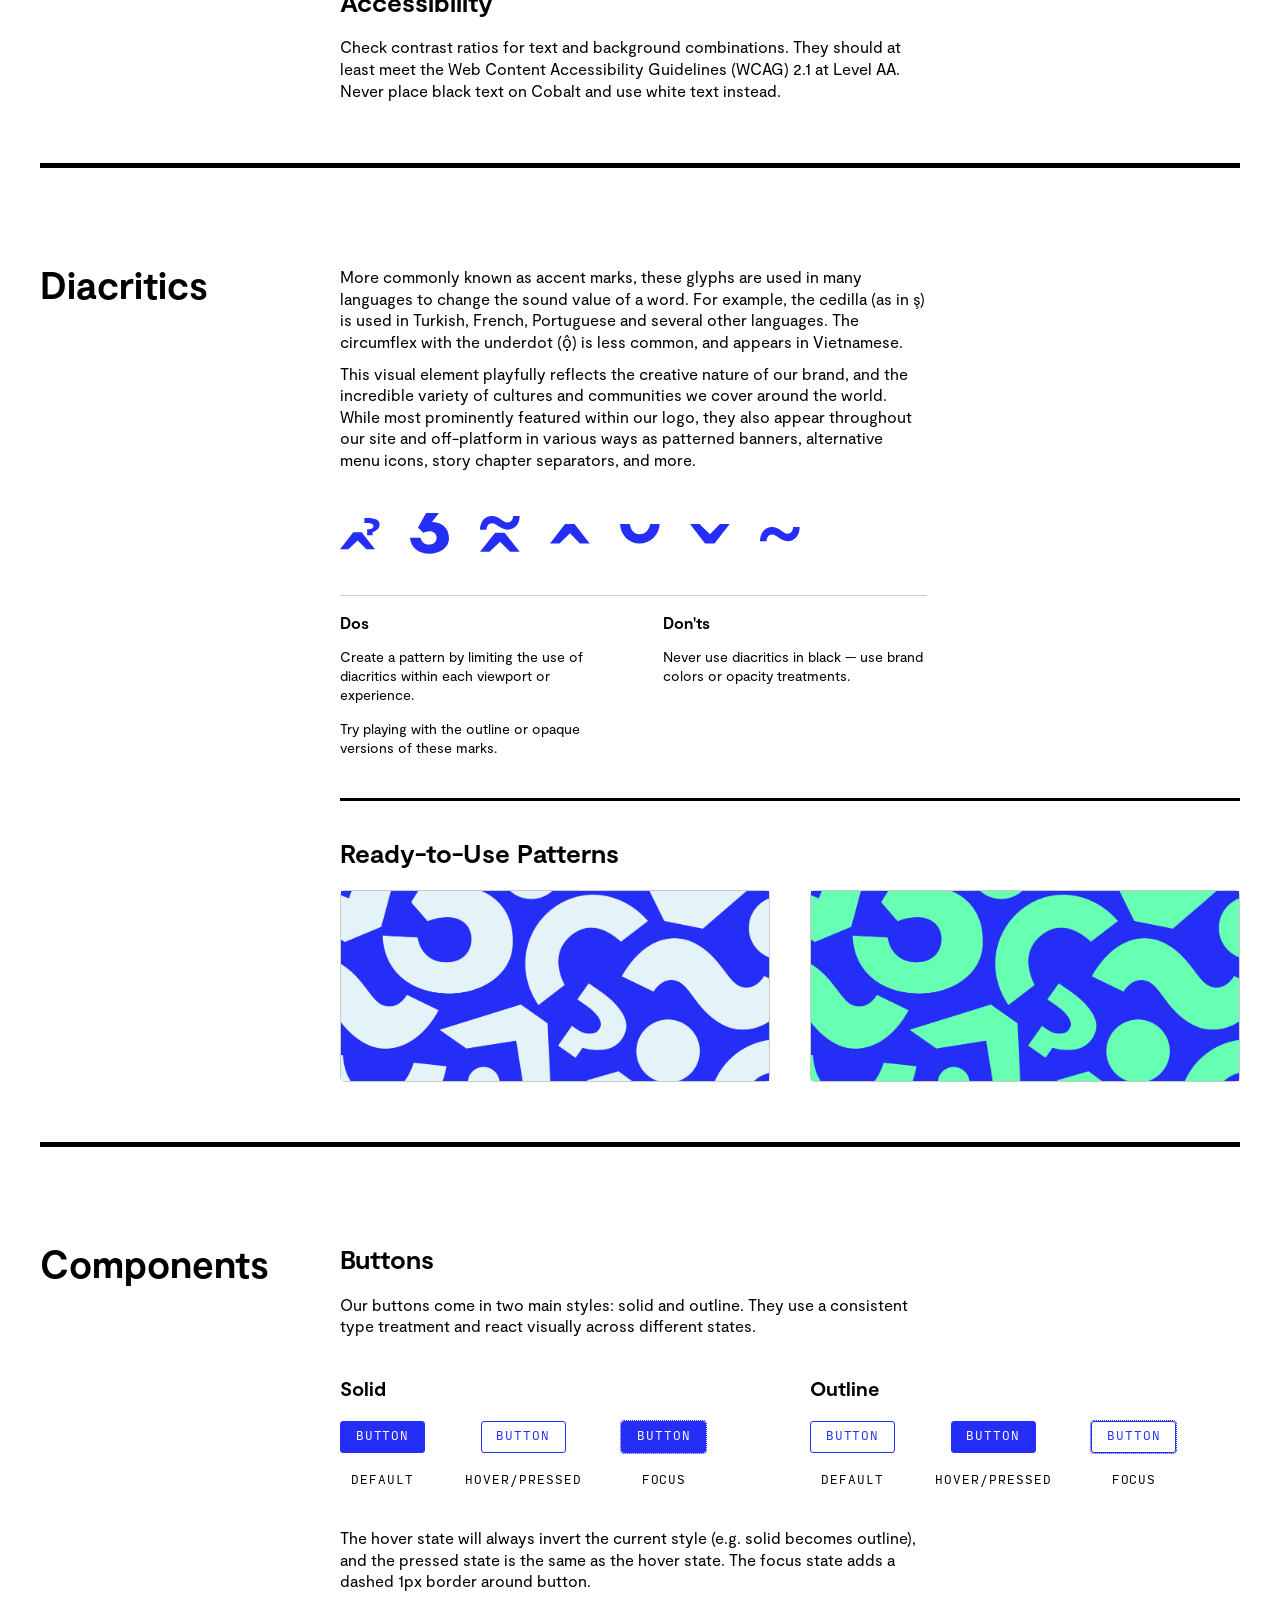
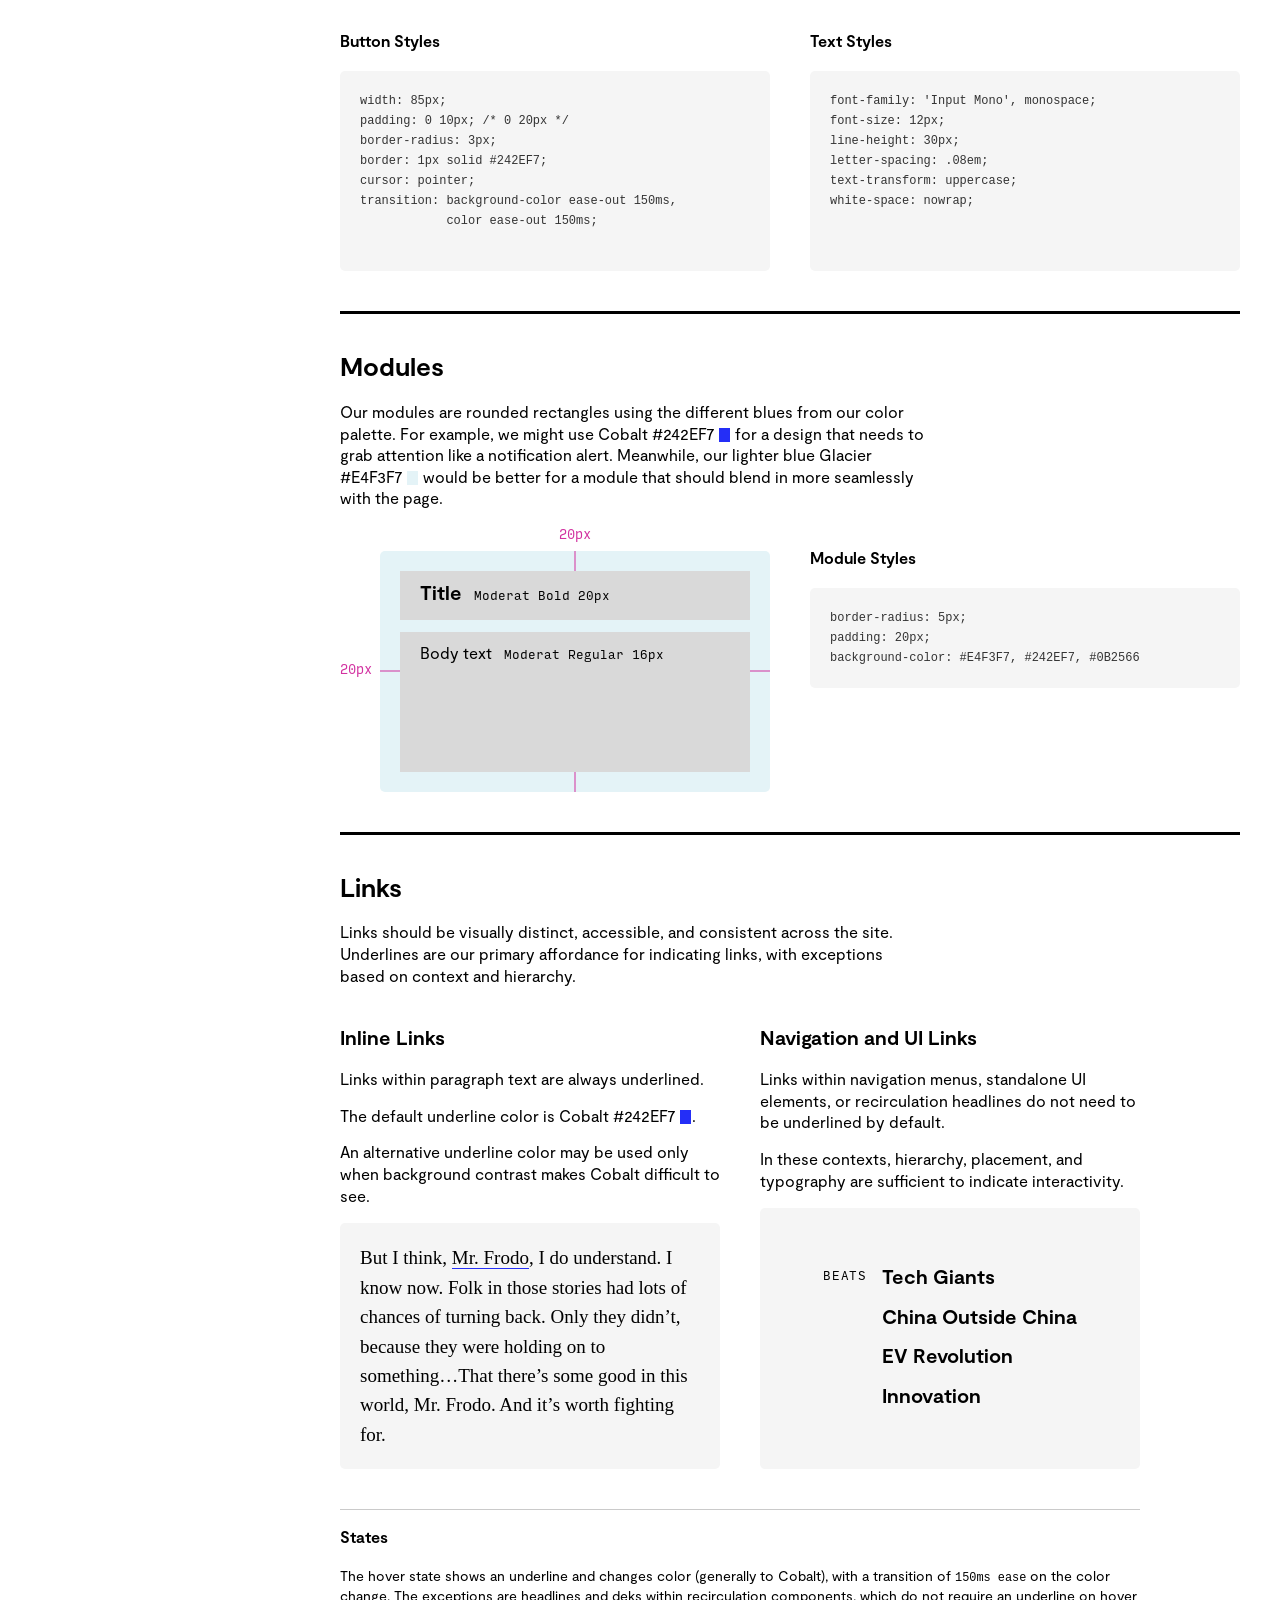
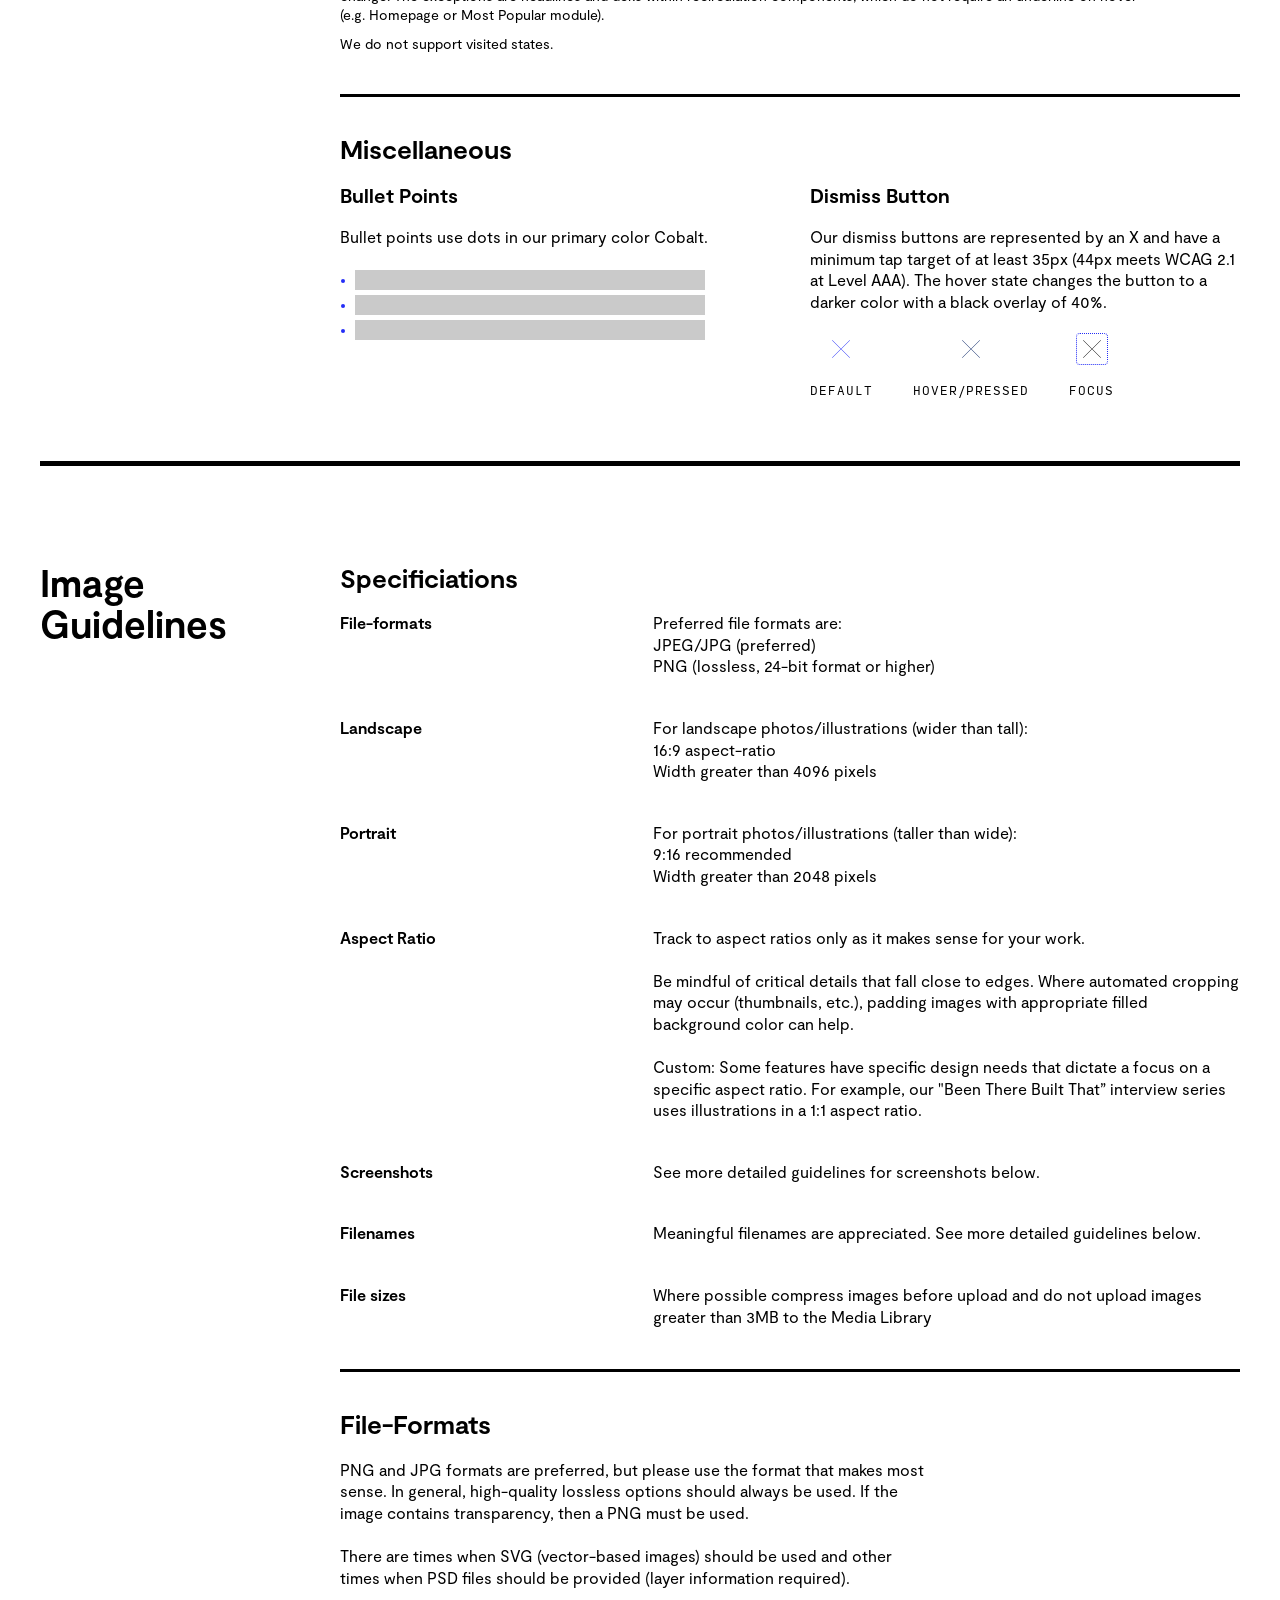
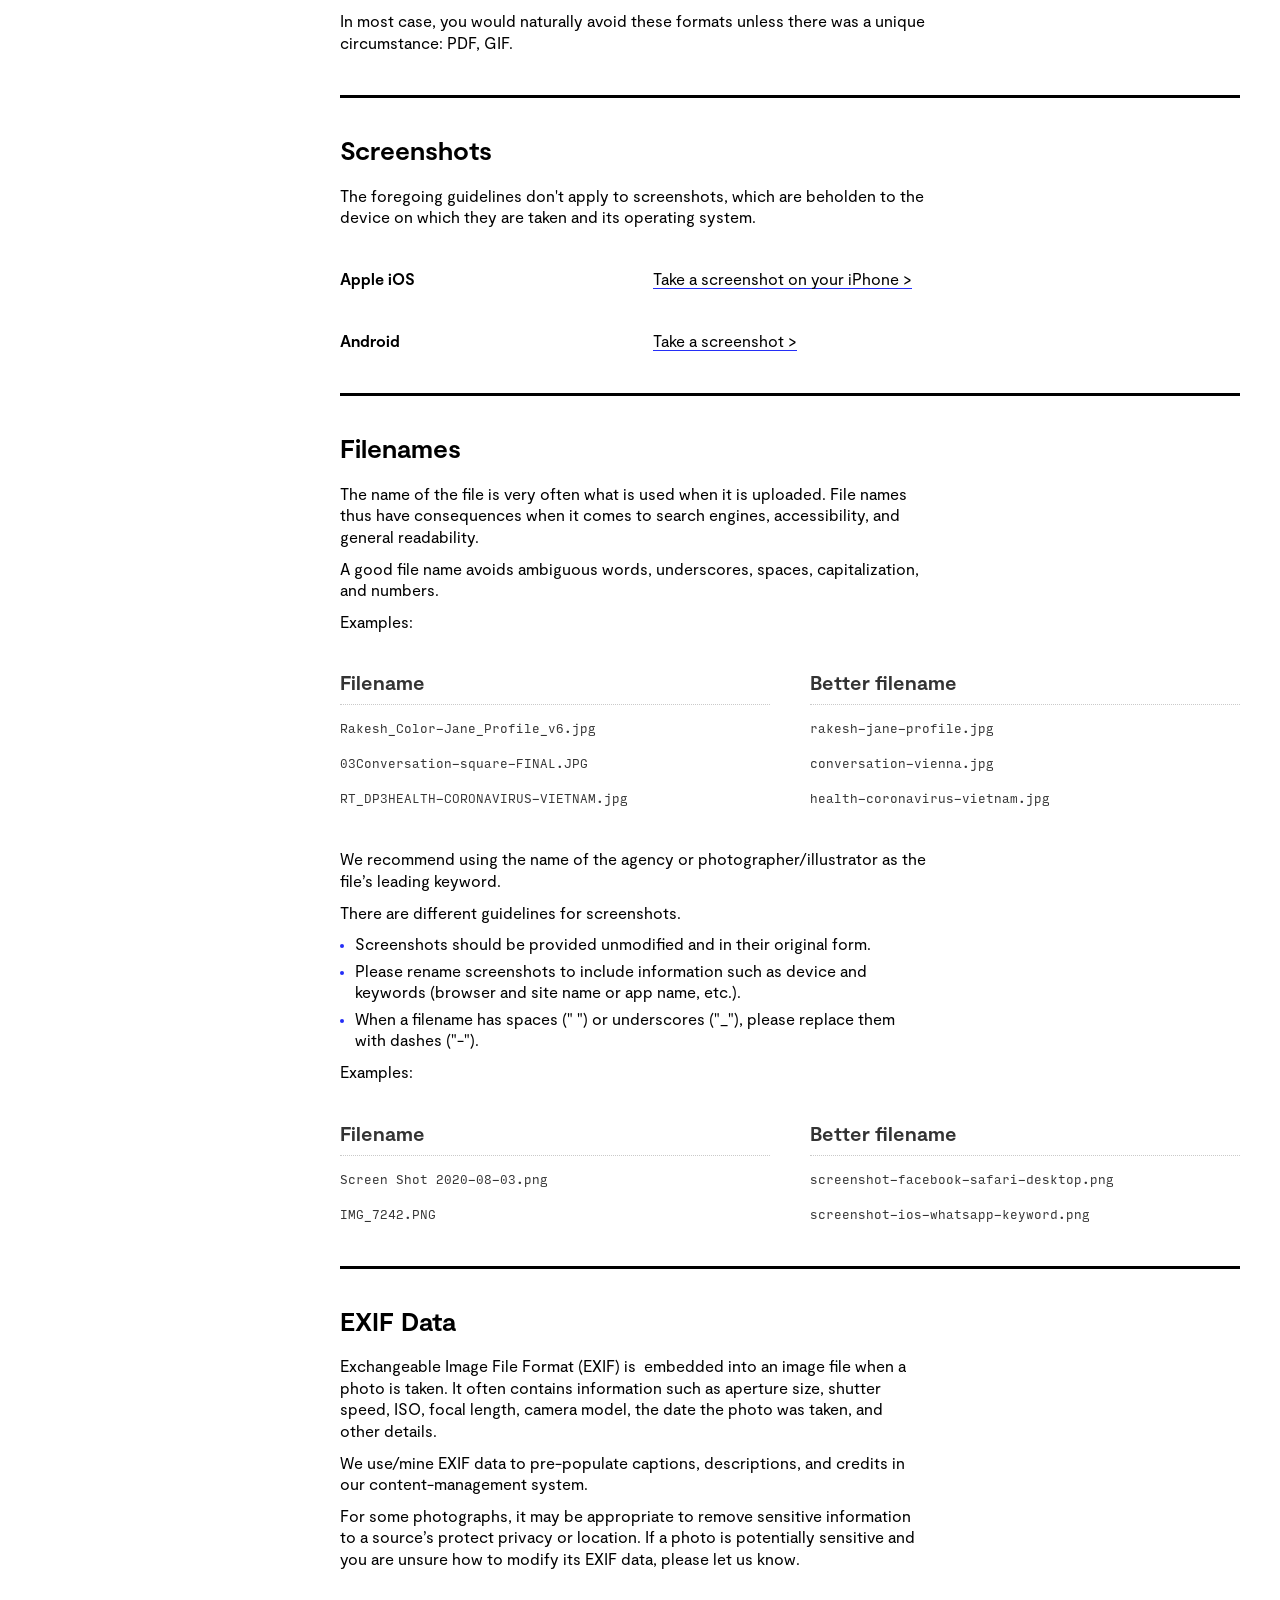
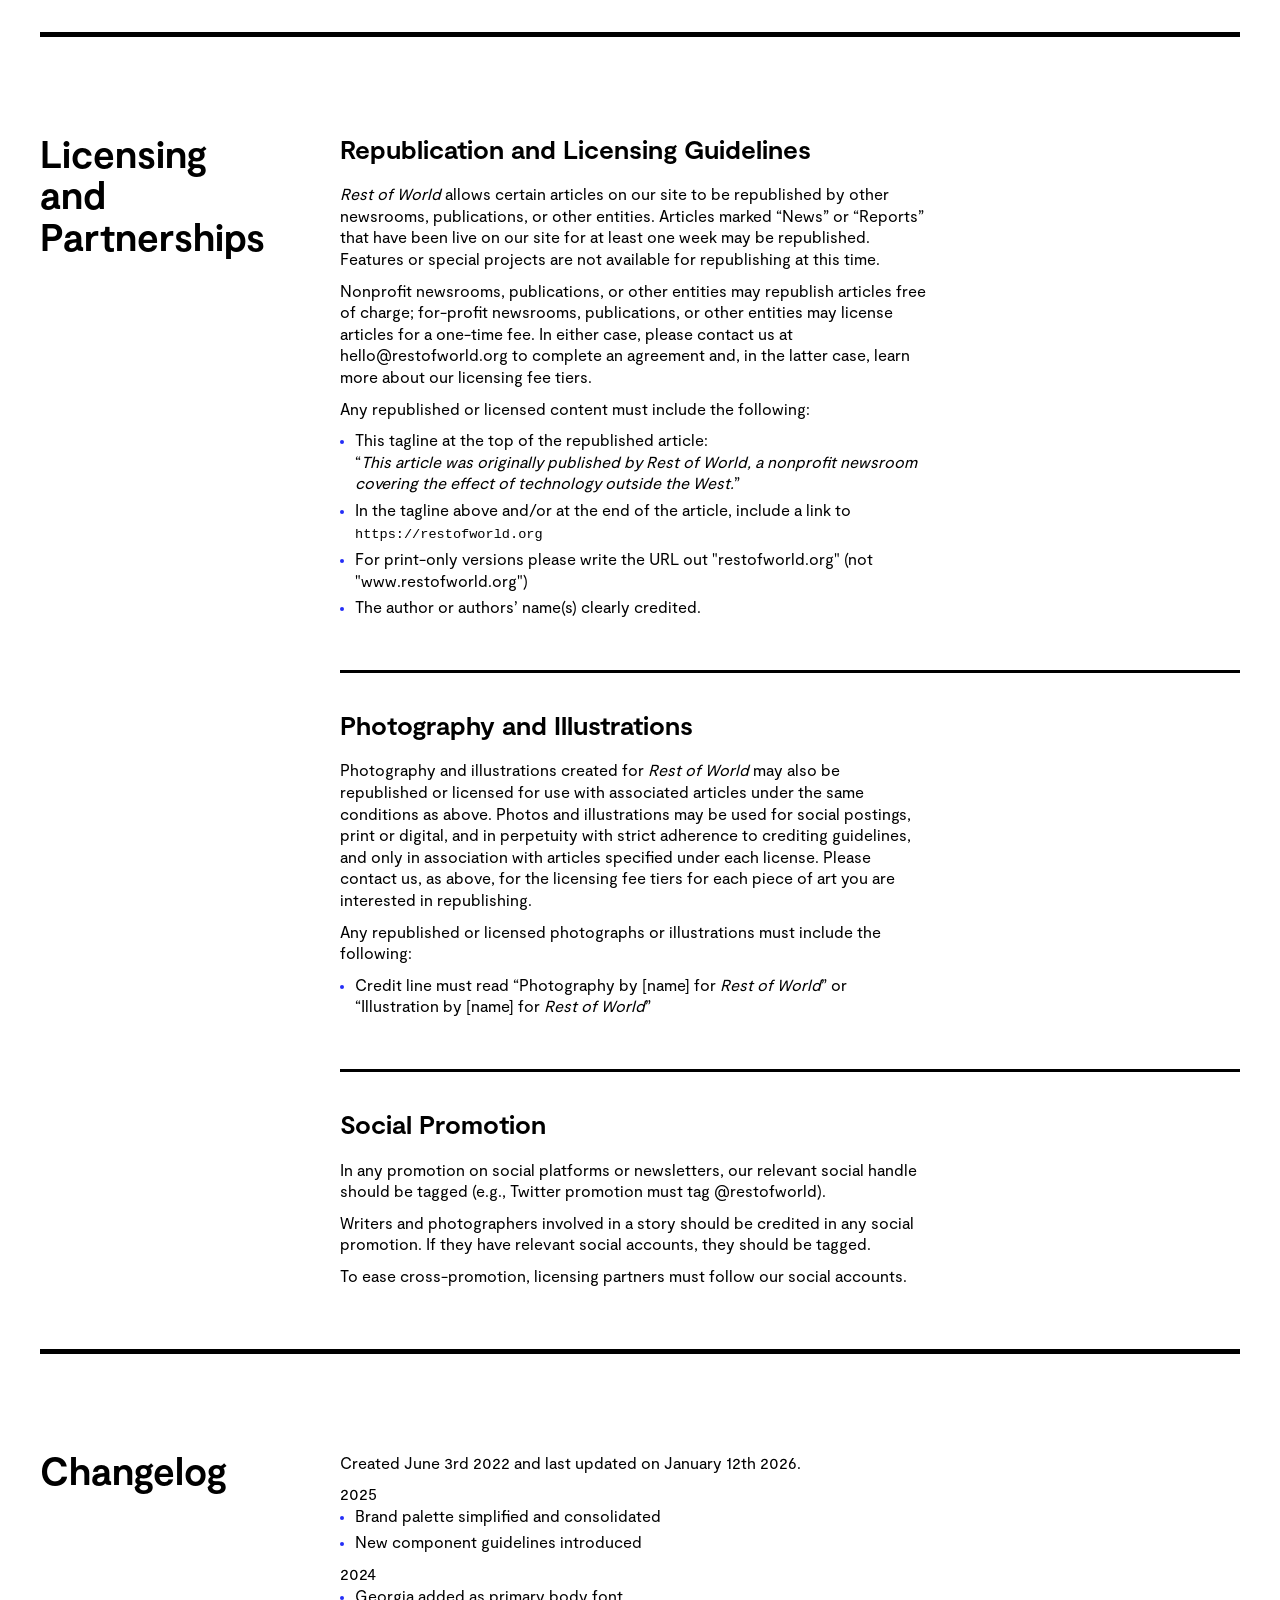
==== commit f8829731: "links section vqa" ====
--- a/index.html
+++ b/index.html
@@ -15,7 +15,7 @@
   <meta content="width=device-width, initial-scale=1" name="viewport">
   <link href="css/normalize.css" rel="stylesheet" type="text/css">
   <link href="css/webflow.css" rel="stylesheet" type="text/css">
-  <link href="css/row-style-guide.webflow.css?10" rel="stylesheet" type="text/css">
+  <link href="css/row-style-guide.webflow.css?11" rel="stylesheet" type="text/css">
   <script type="text/javascript">!function(o,c){var n=c.documentElement,t=" w-mod-";n.className+=t+"js",("ontouchstart"in o||o.DocumentTouch&&c instanceof DocumentTouch)&&(n.className+=t+"touch")}(window,document);</script>
   <link rel="shortcut icon" type="image/png" href="/wp-content/themes/orbis/static-assets/media/favicon-32.png" />
   <link href="/wp-content/themes/orbis/assets/icons/icon-180.png" rel="apple-touch-icon">
@@ -690,7 +690,7 @@
             </div>
             <div class="body addtl-info">
               <div class="_5_heading">States</div>
-              <div class="body body--2">
+              <div class="body body--2 note">
                 <p>The hover state shows an underline and changes color (generally to Cobalt), with a transition of <code>150ms ease</code> on the color change. The exceptions are headlines and deks within recirculation components, which do not require an underline on hover (e.g. Homepage or Most Popular module).</p>
                 <p>We do not support visited states.</p>
               </div>
--- a/css/row-style-guide.webflow.css
+++ b/css/row-style-guide.webflow.css
@@ -493,9 +493,12 @@
   margin-bottom: 15px;
 }
 
+.example-navigation a:last-child {
+  margin-bottom: 0;
+}
+
 .example-navigation a:not(:hover) {
   border-bottom-color: transparent;
-  /* text-decoration: none; */
 }
 
 .example-list-item {
@@ -640,7 +643,6 @@
 
 .link:not(:hover) {
   border-bottom-color: transparent;
-  /* text-decoration: none; */
 }
 
 .link:hover {
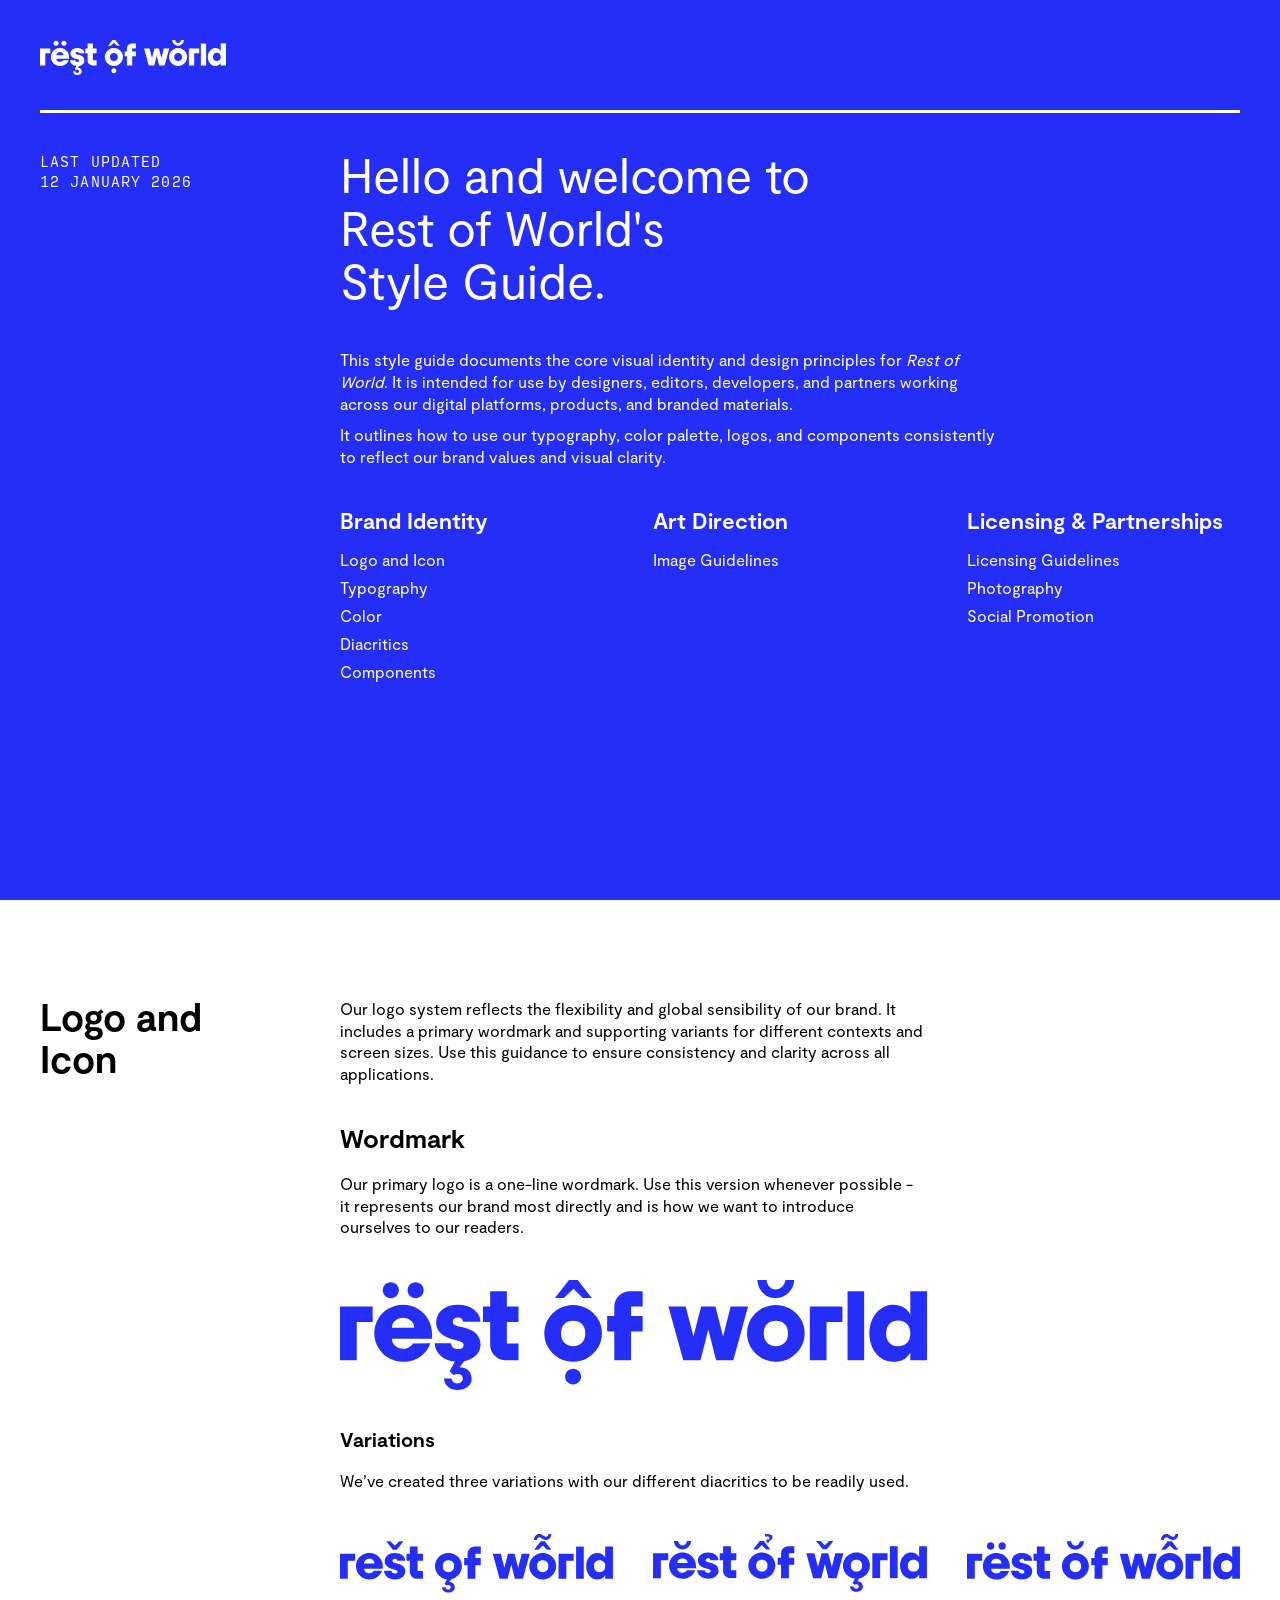
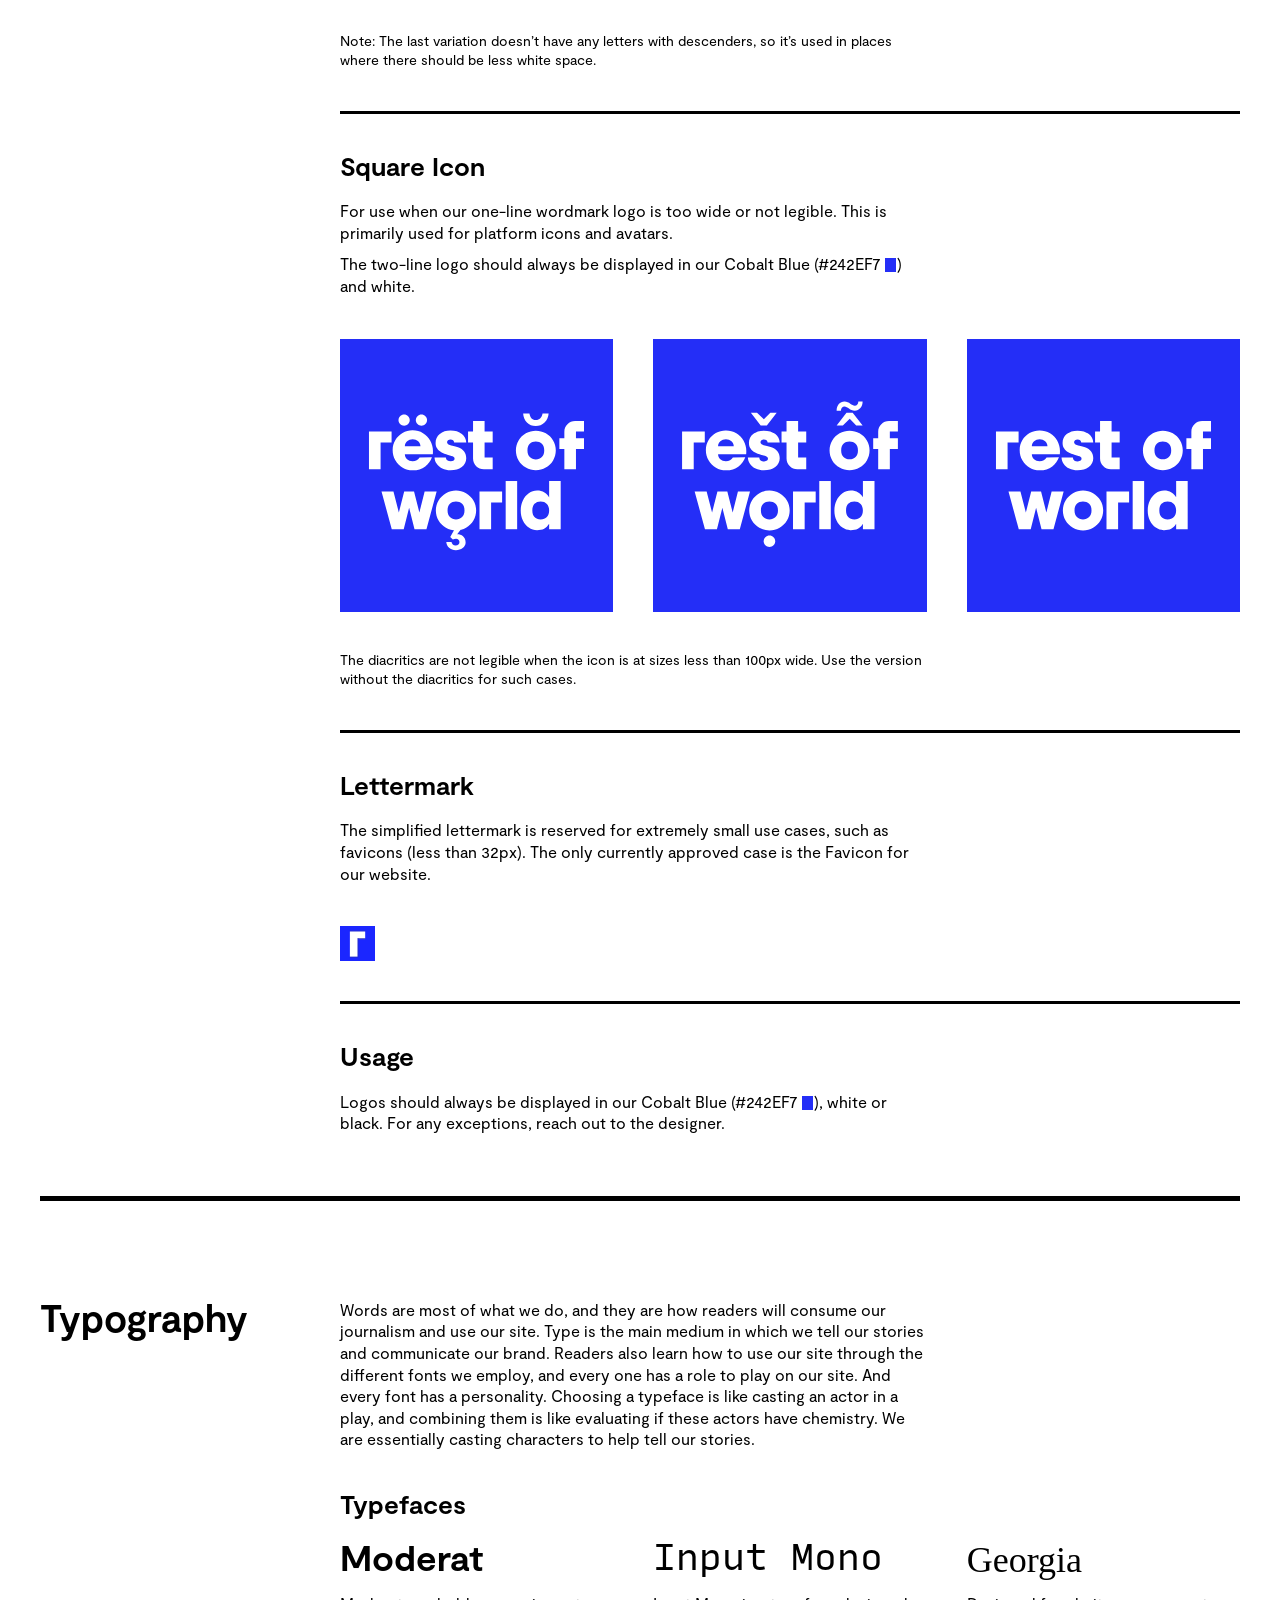
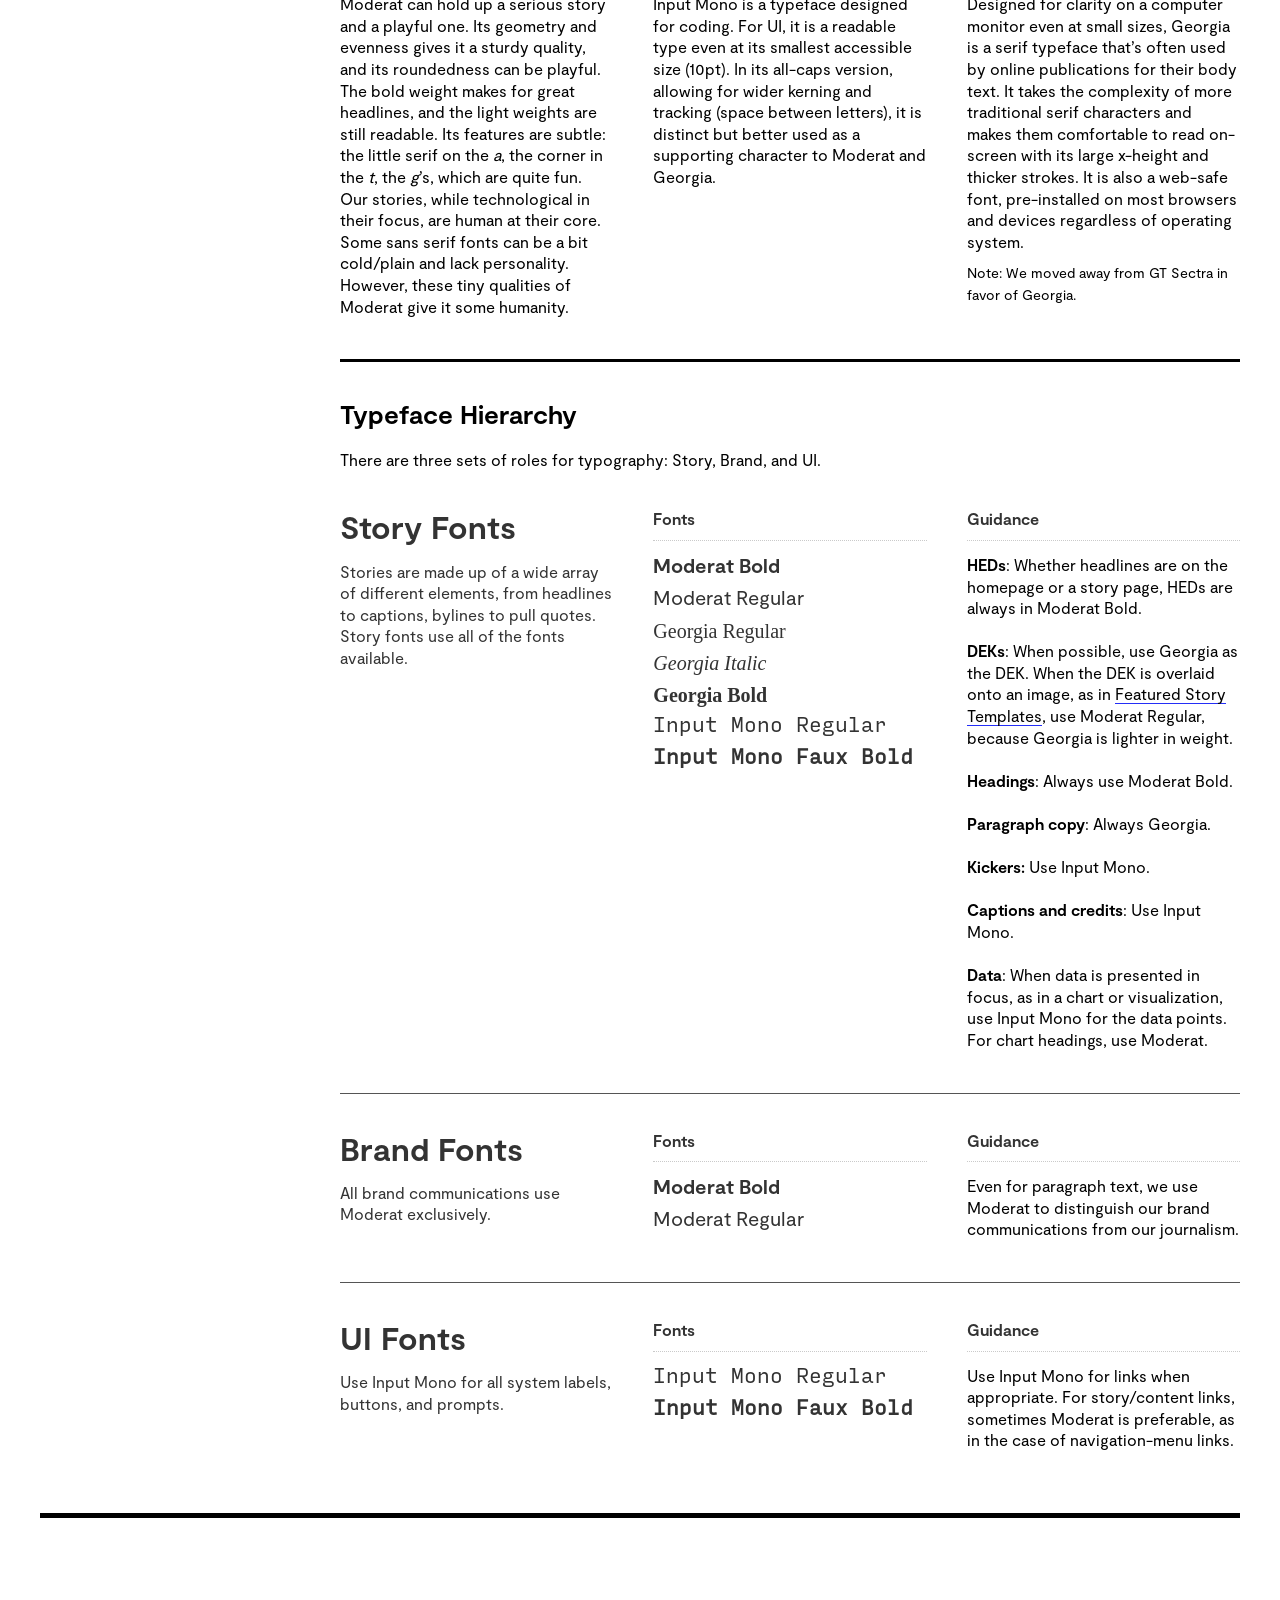
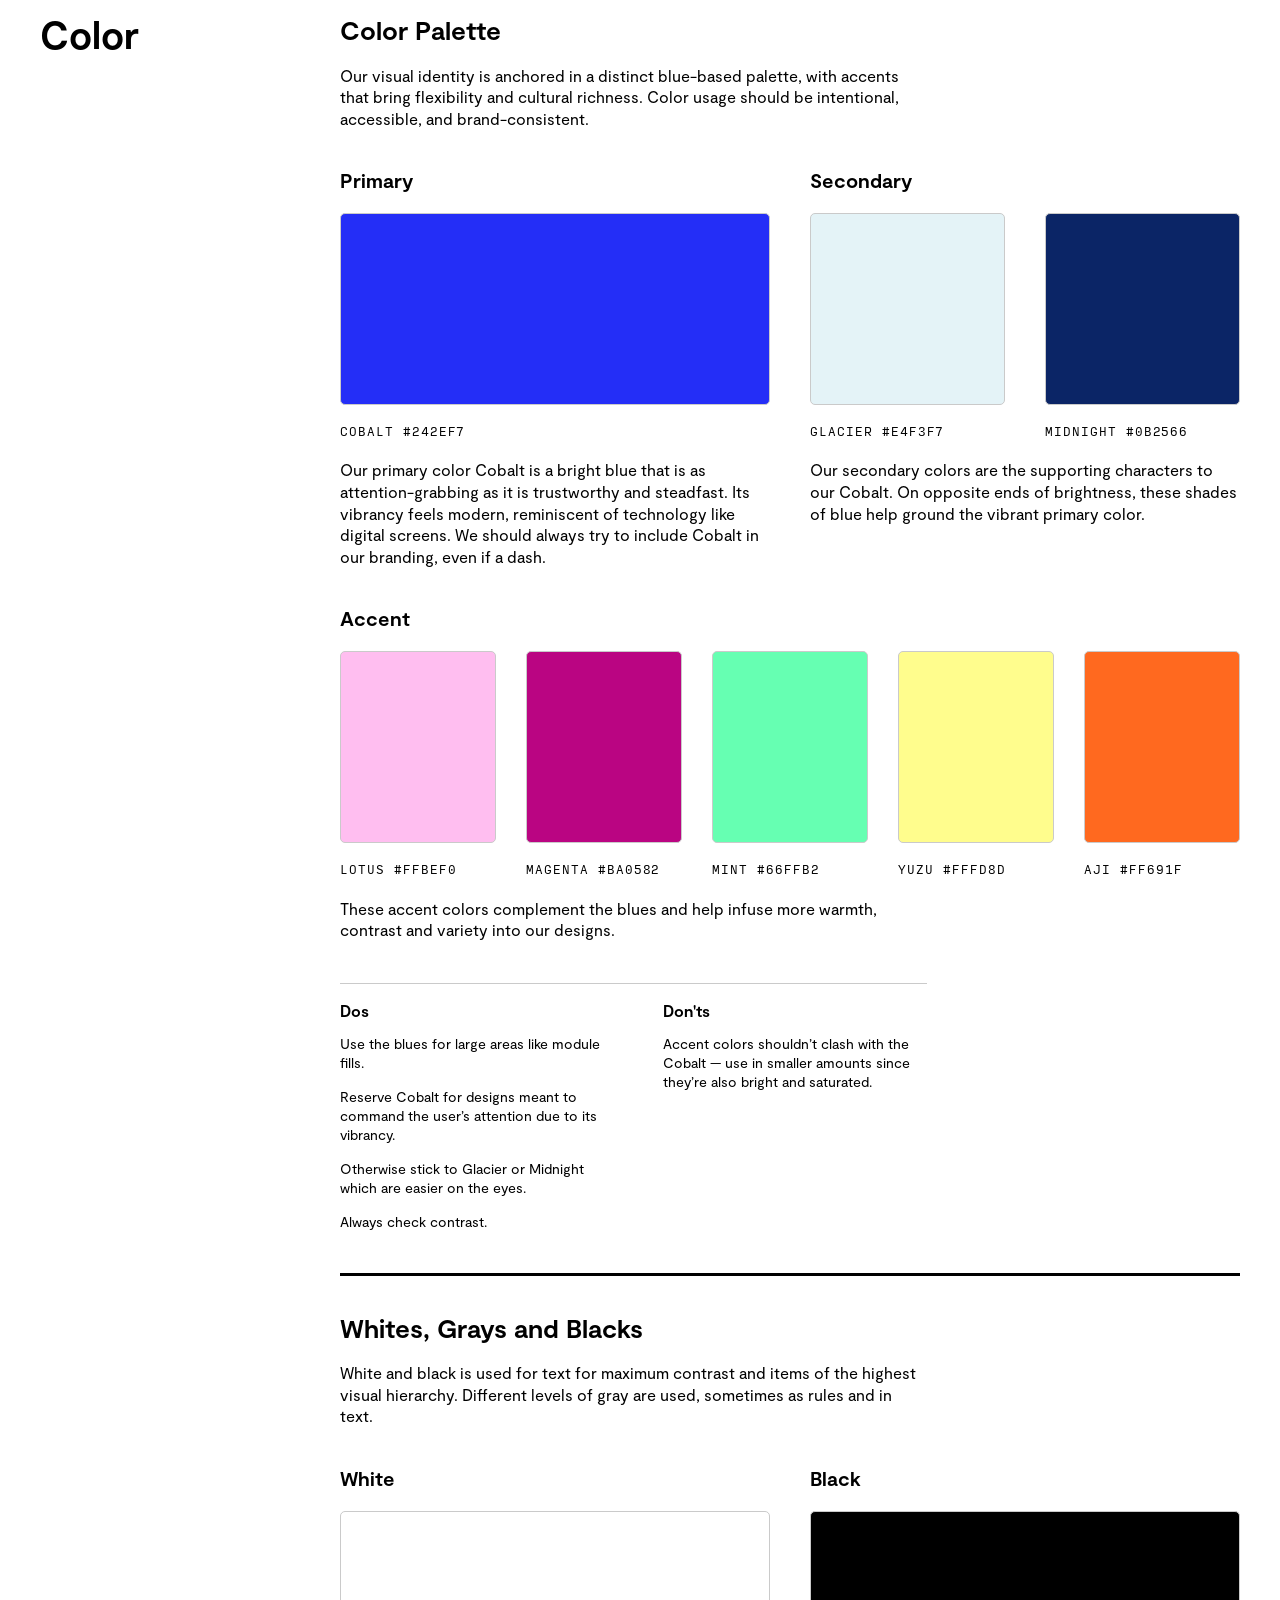
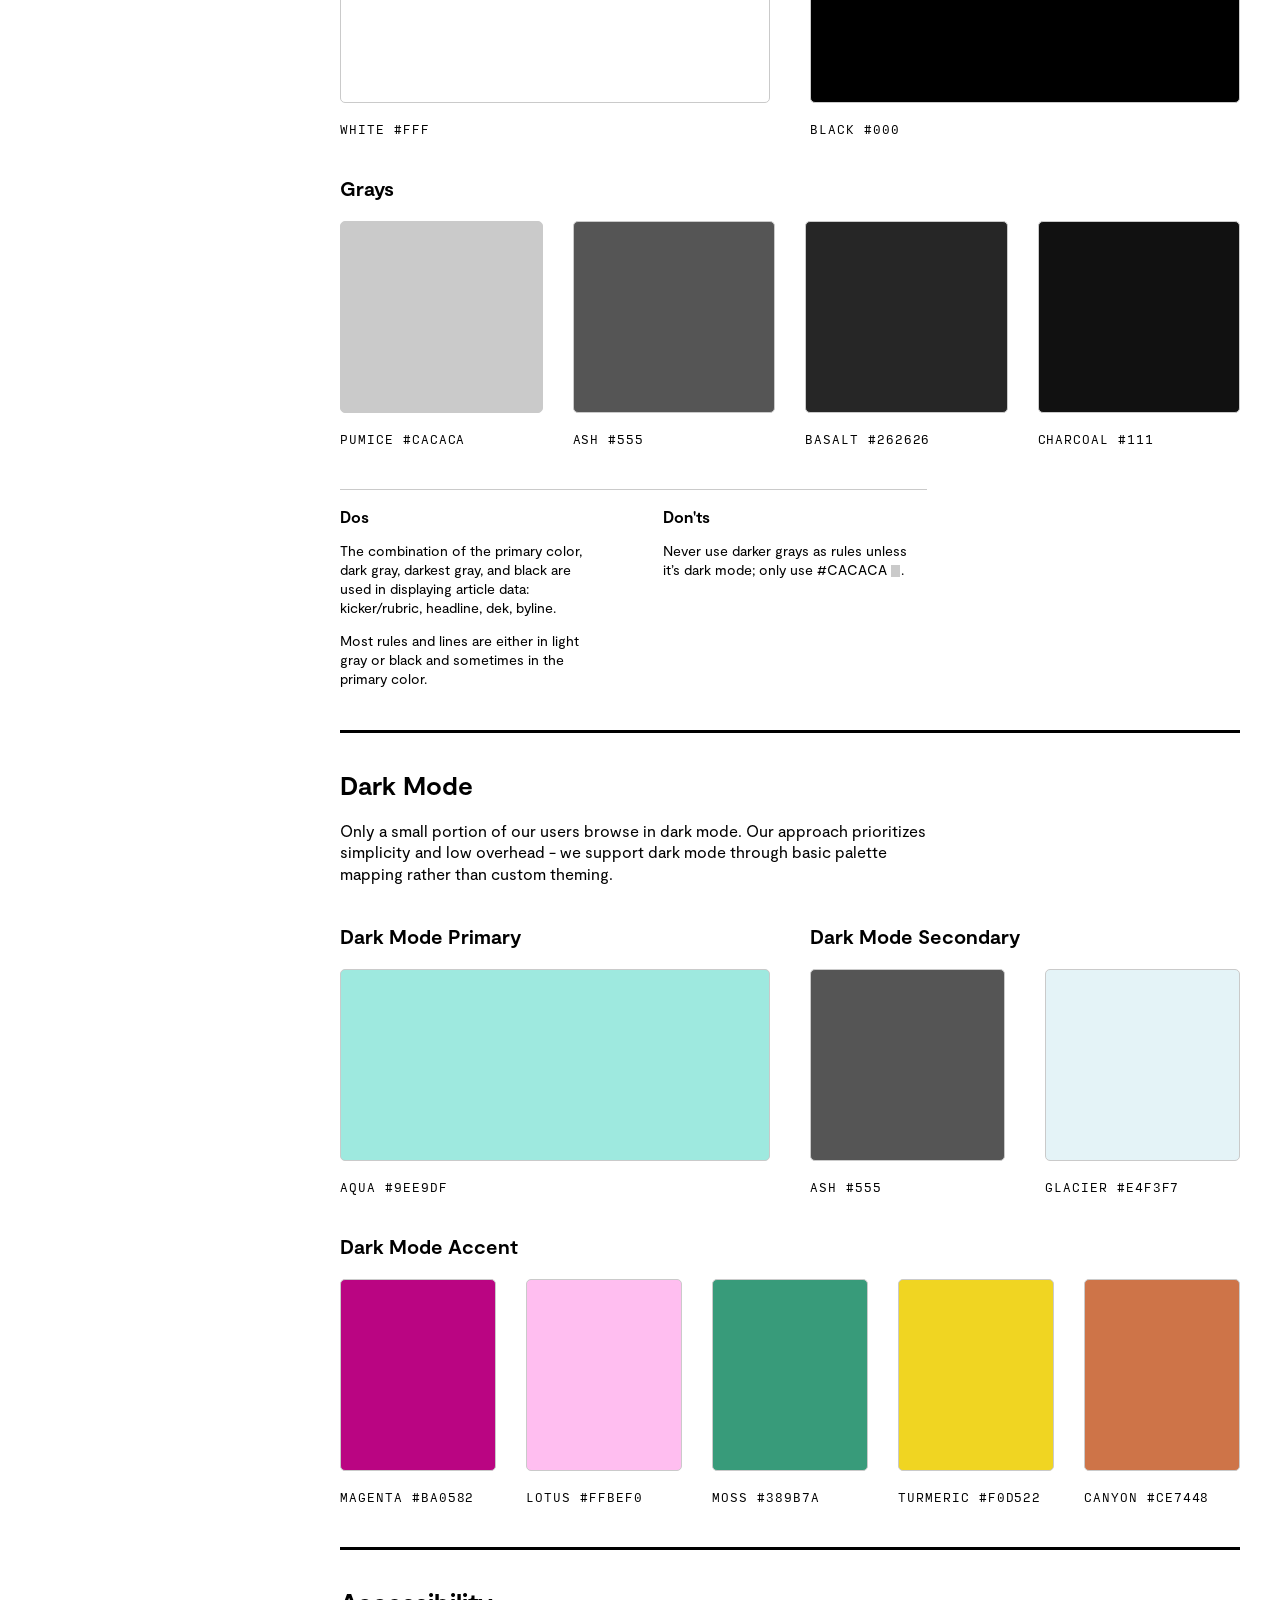
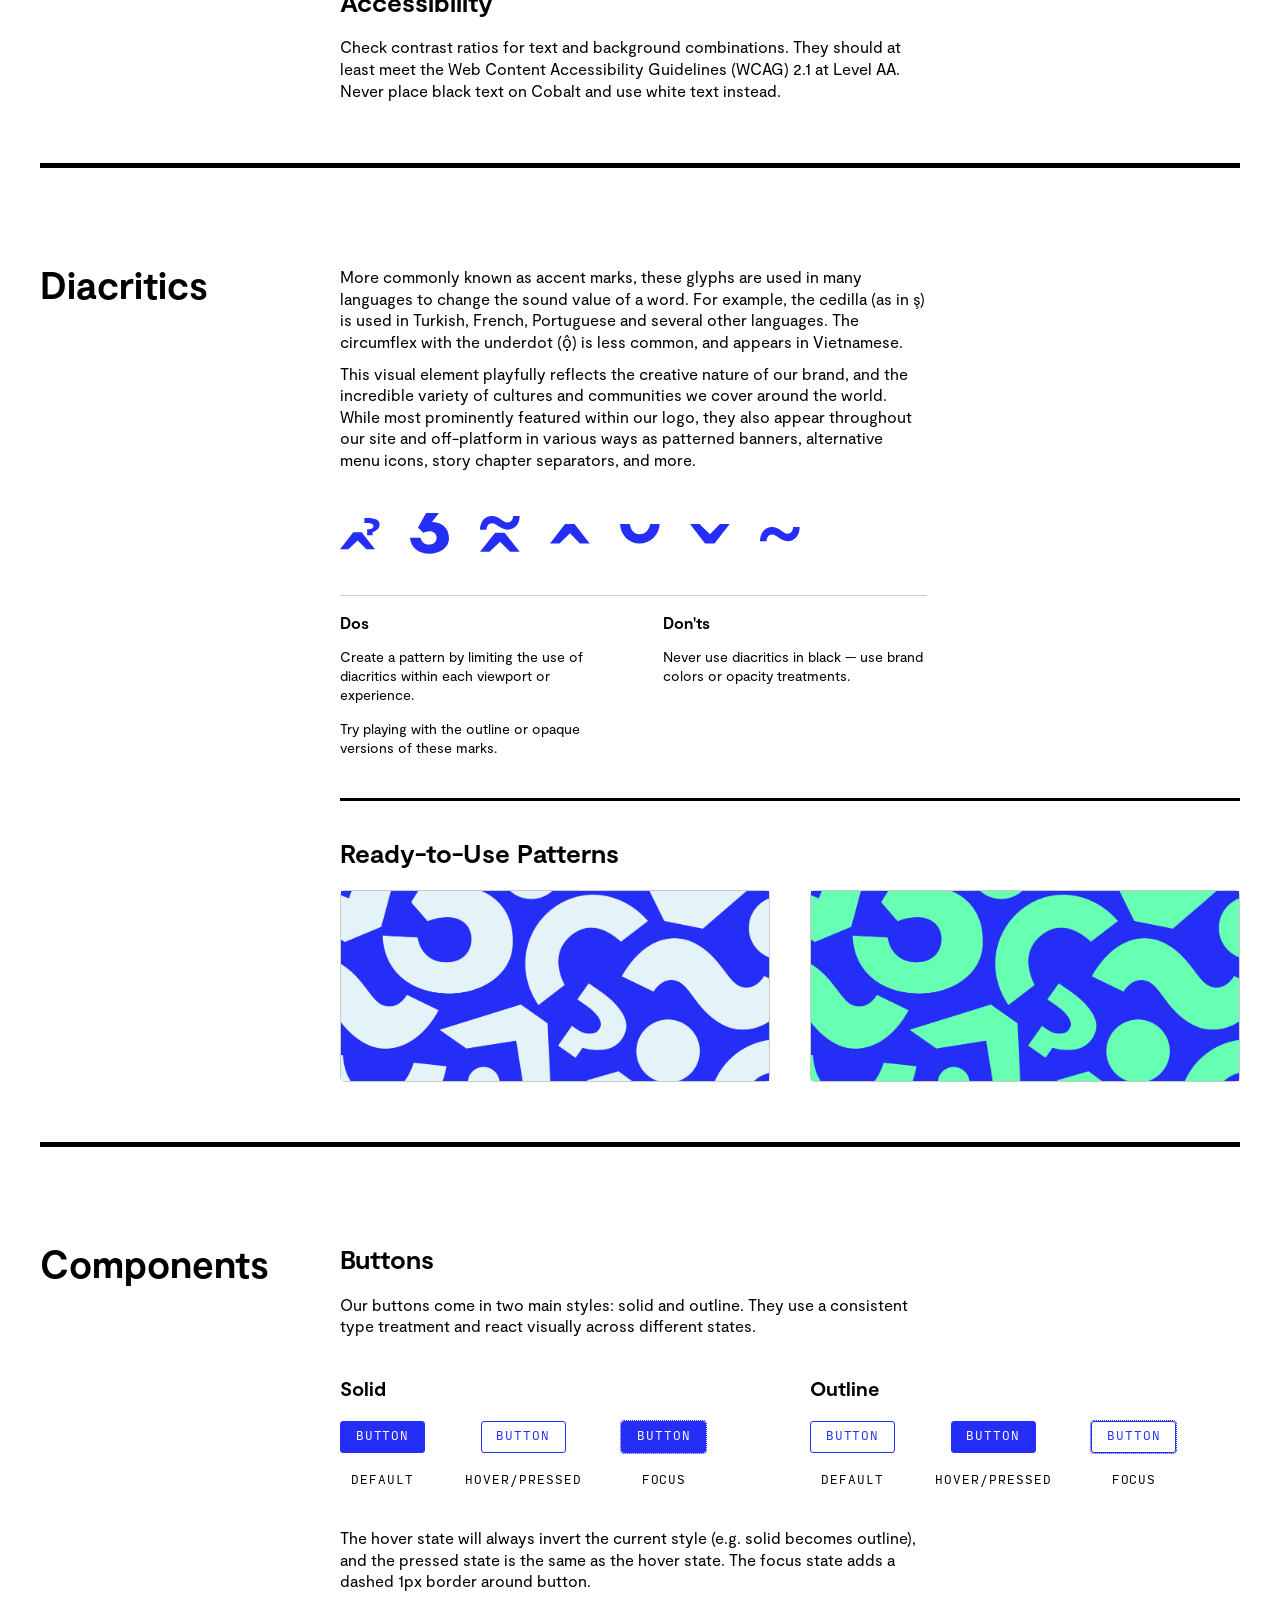
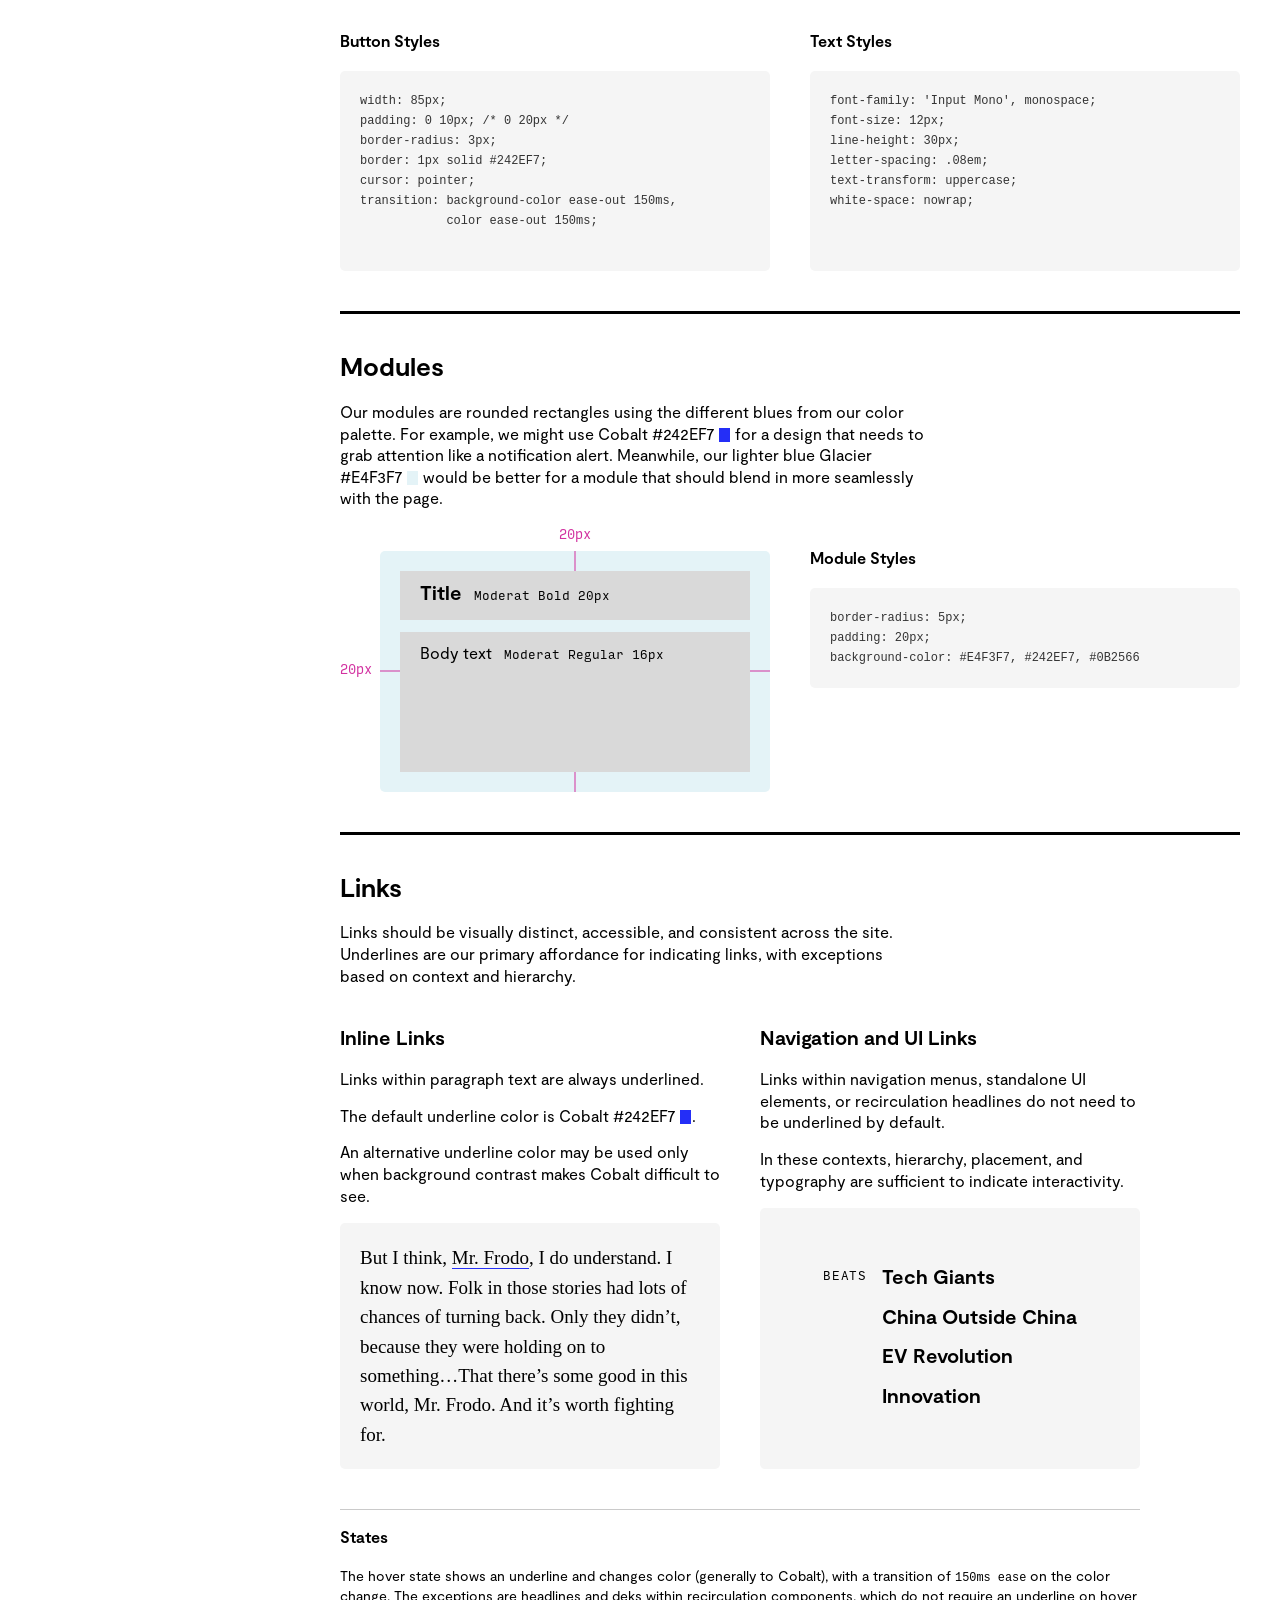
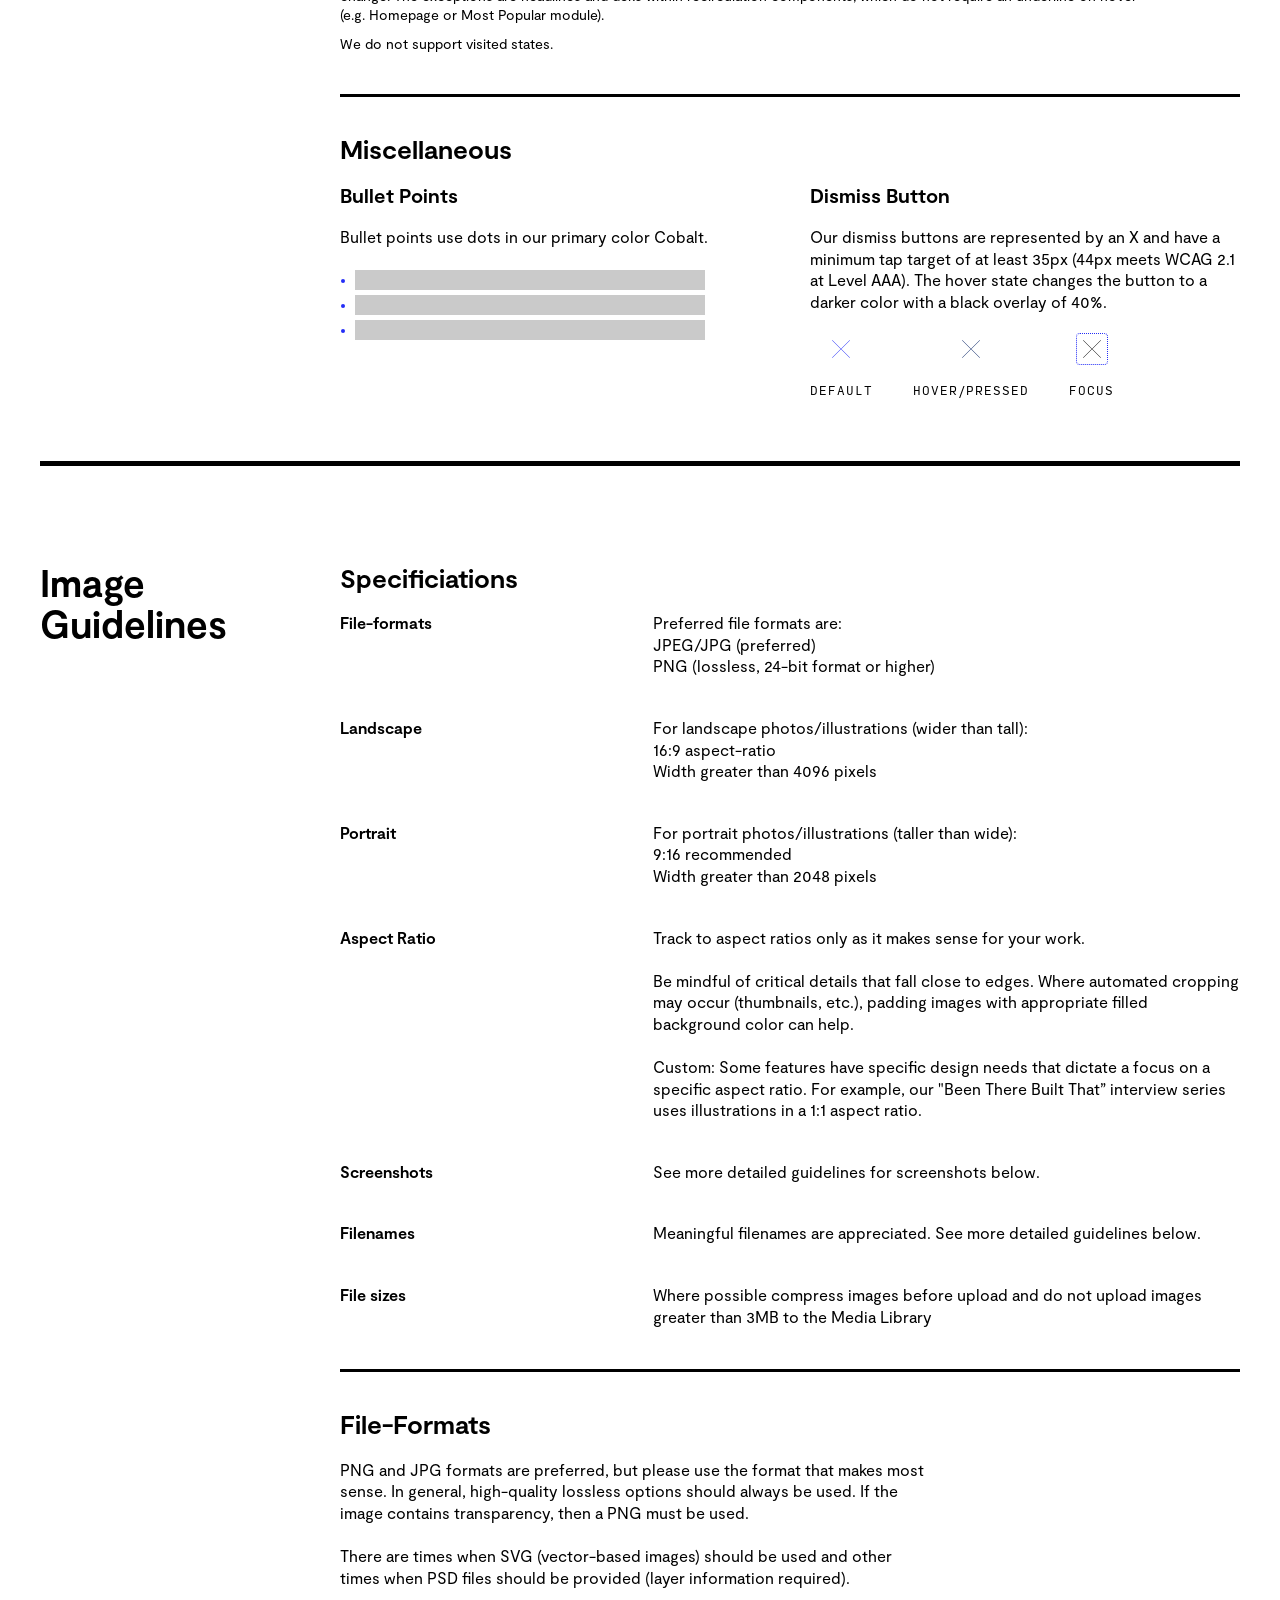
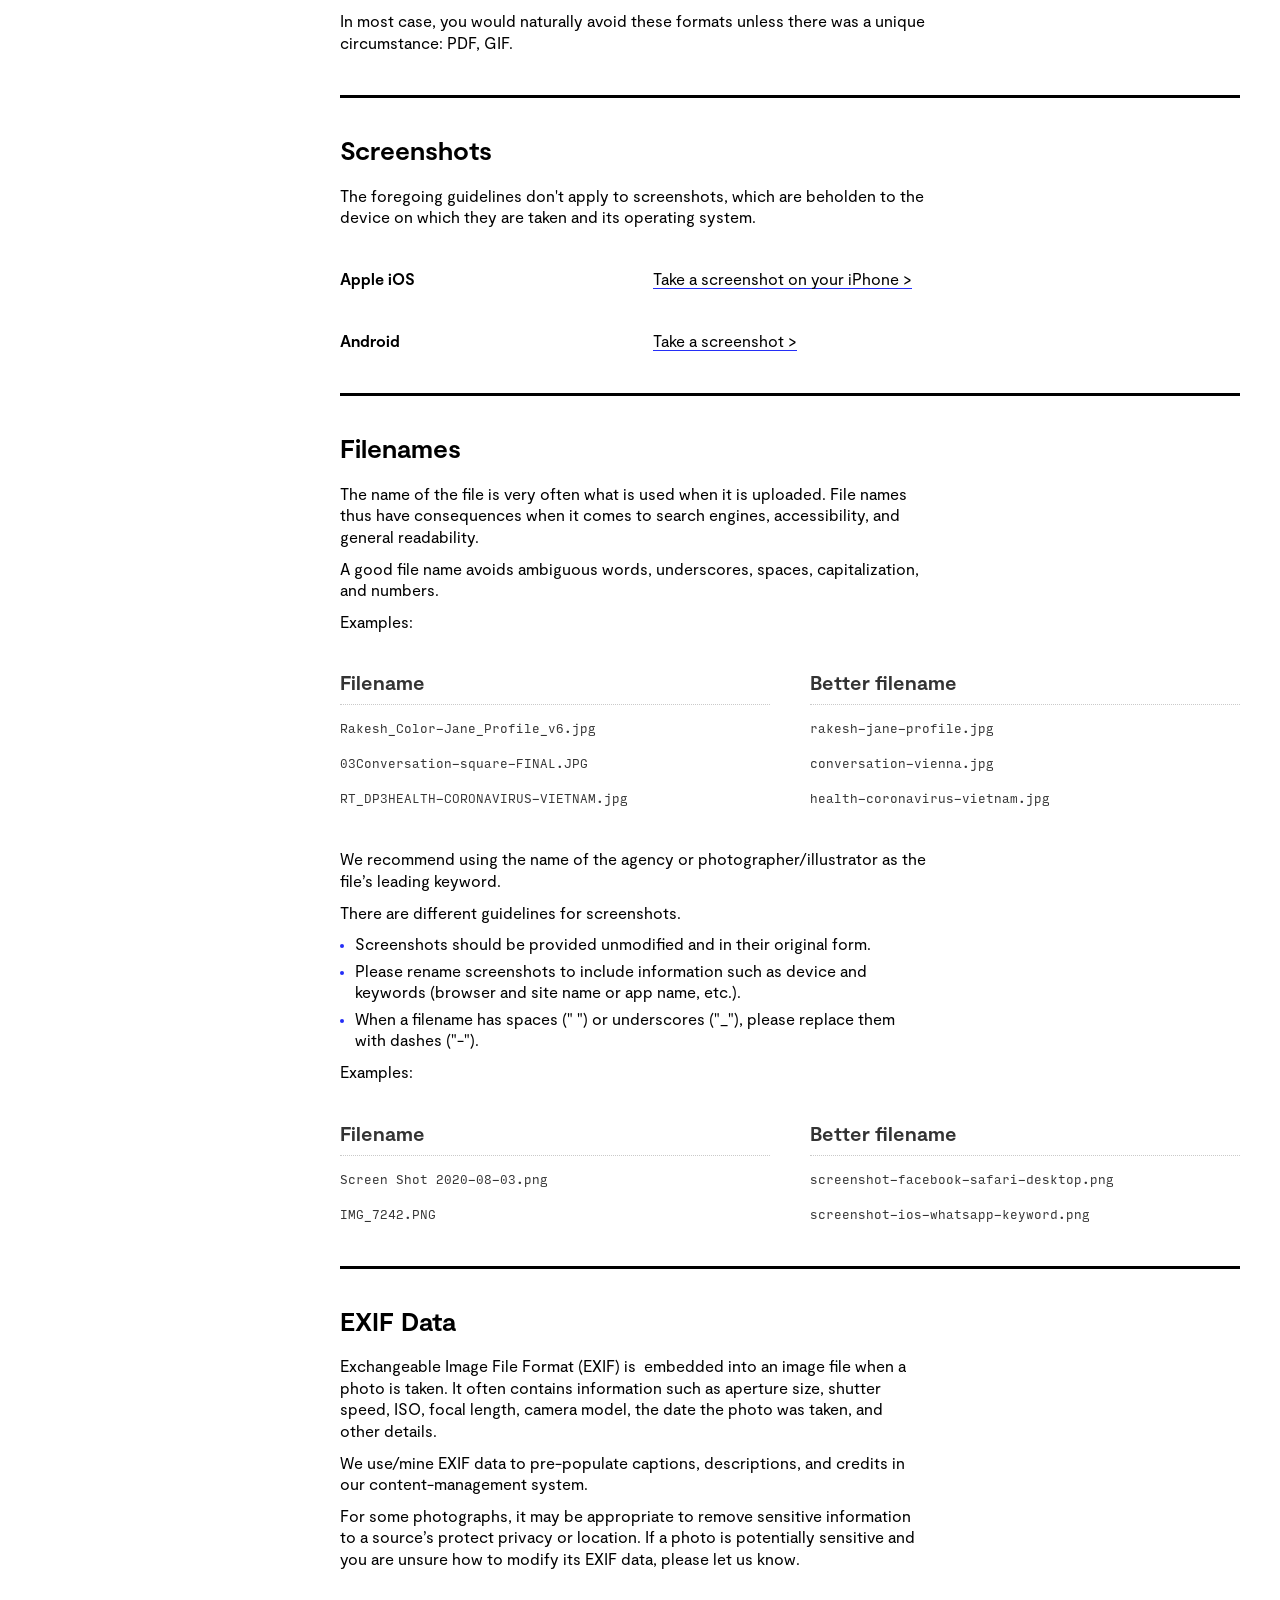
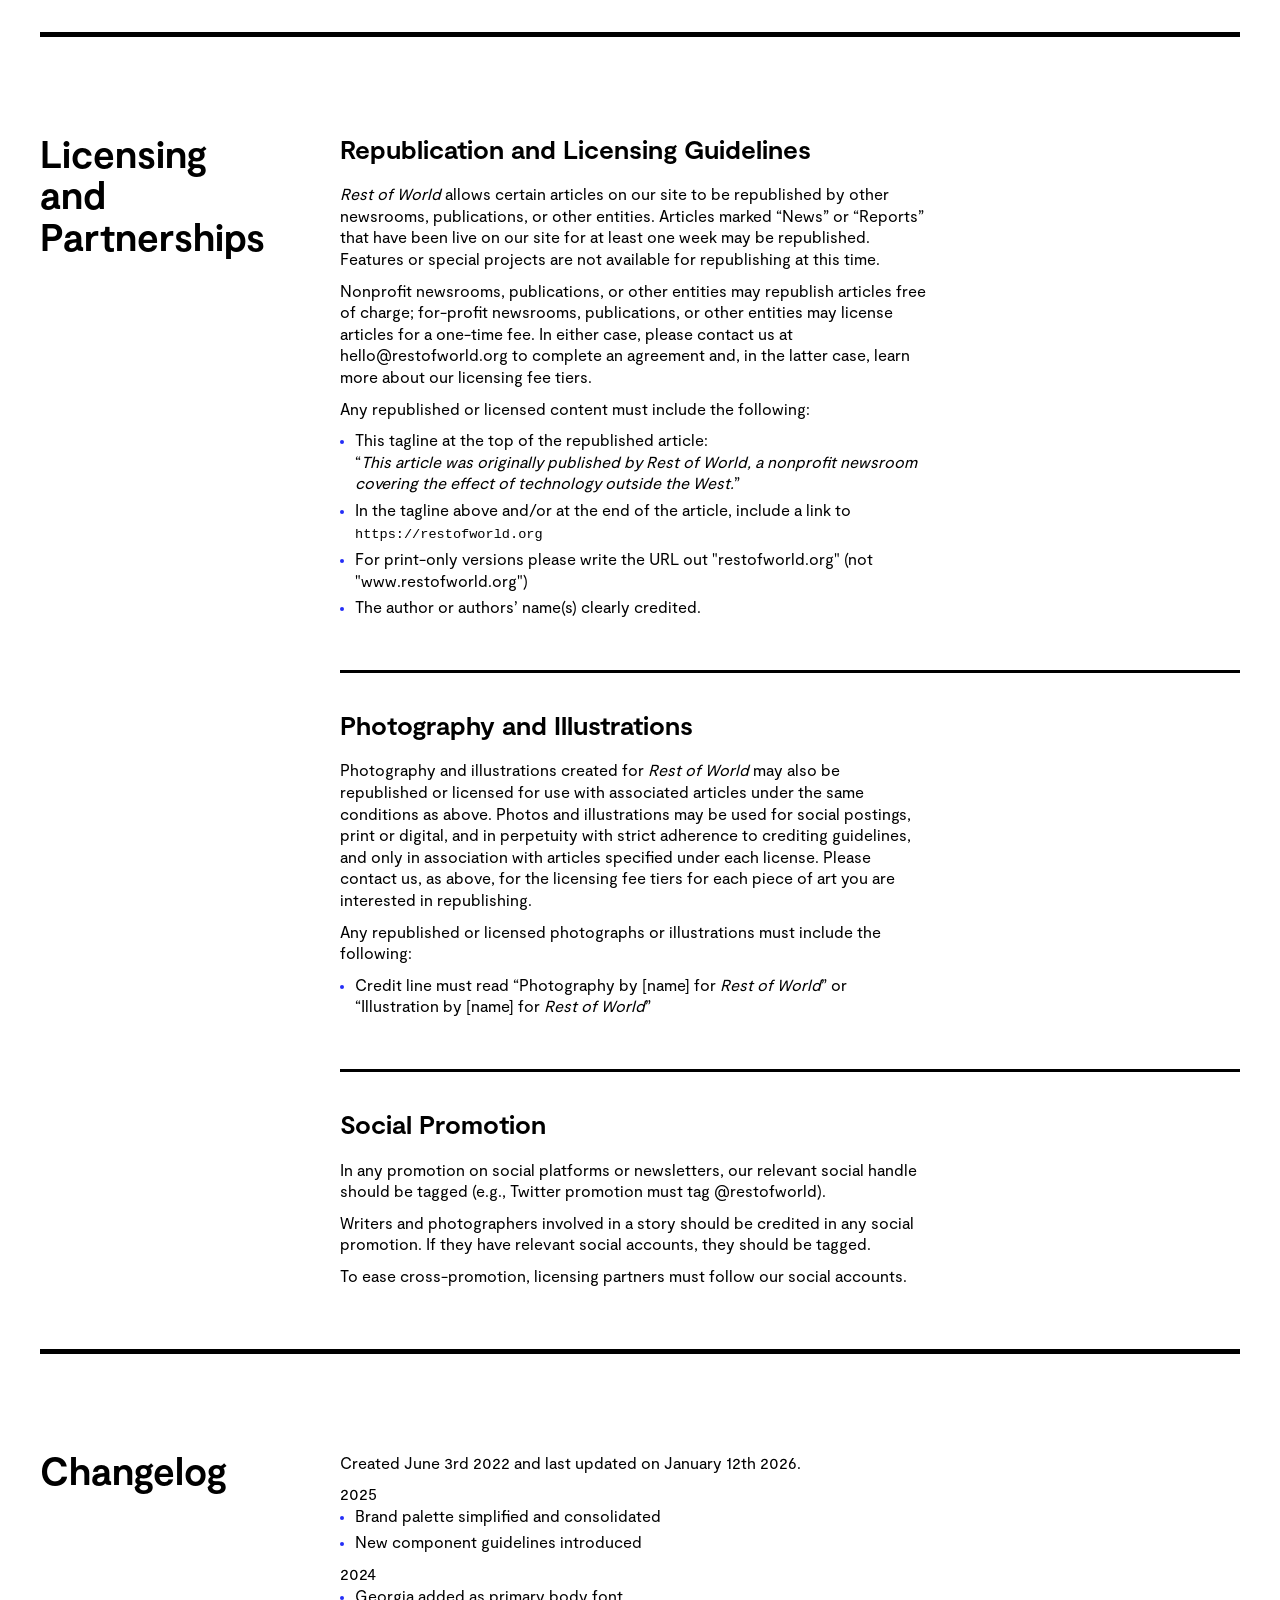
==== commit 149712e9: "Add a README for clarity." ====
--- a/index.html
+++ b/index.html
@@ -6,10 +6,10 @@
   <meta content="Welcome to Rest of World&#x27;s visual style guide." name="description">
   <meta content="Rest of World Style Guide" property="og:title">
   <meta content="Welcome to Rest of World&#x27;s visual style guide." property="og:description">
-  <meta content="http://fastly.restofworld.org/uploads/2020/10/Multicolor_Tile-1600x900.png" property="og:image">
+  <meta content="https://fastly.restofworld.org/uploads/2020/10/Multicolor_Tile.png?width=800&dpr=2&crop=16:9" property="og:image">
   <meta content="Rest of World Style Guide" property="twitter:title">
   <meta content="Welcome to Rest of World&#x27;s visual style guide." property="twitter:description">
-  <meta content="http://fastly.restofworld.org/uploads/2020/10/Multicolor_Tile-1600x900.png" property="twitter:image">
+  <meta content="https://fastly.restofworld.org/uploads/2020/10/Multicolor_Tile.png?width=800&dpr=2&crop=16:9" property="twitter:image">
   <meta property="og:type" content="website">
   <meta content="summary_large_image" name="twitter:card">
   <meta content="width=device-width, initial-scale=1" name="viewport">
@@ -41,7 +41,7 @@
         <div id="header-intro-paragraph" class="div-block-10">
           <div class="body body--2">
             <p>This style guide documents the core visual identity and design principles for <em>Rest of World</em>. It is intended for use by designers, editors, developers, and partners working across our digital platforms, products, and branded materials.</p>
-            <p>It outlines how to use our typography, color palette, logos, and components consistently to reflect our brand values and visual clarity. If you have questions or need support, contact the design team or reach out to <a href="mailto:product@restofworld.org?subject=Style%20guide%20question%2Fissue">product@restofworld.org</a>.</p>
+            <p>It outlines how to use our typography, color palette, logos, and components consistently to reflect our brand values and visual clarity.</p>
           </div>
         </div>
         <div class="div-block-13">
